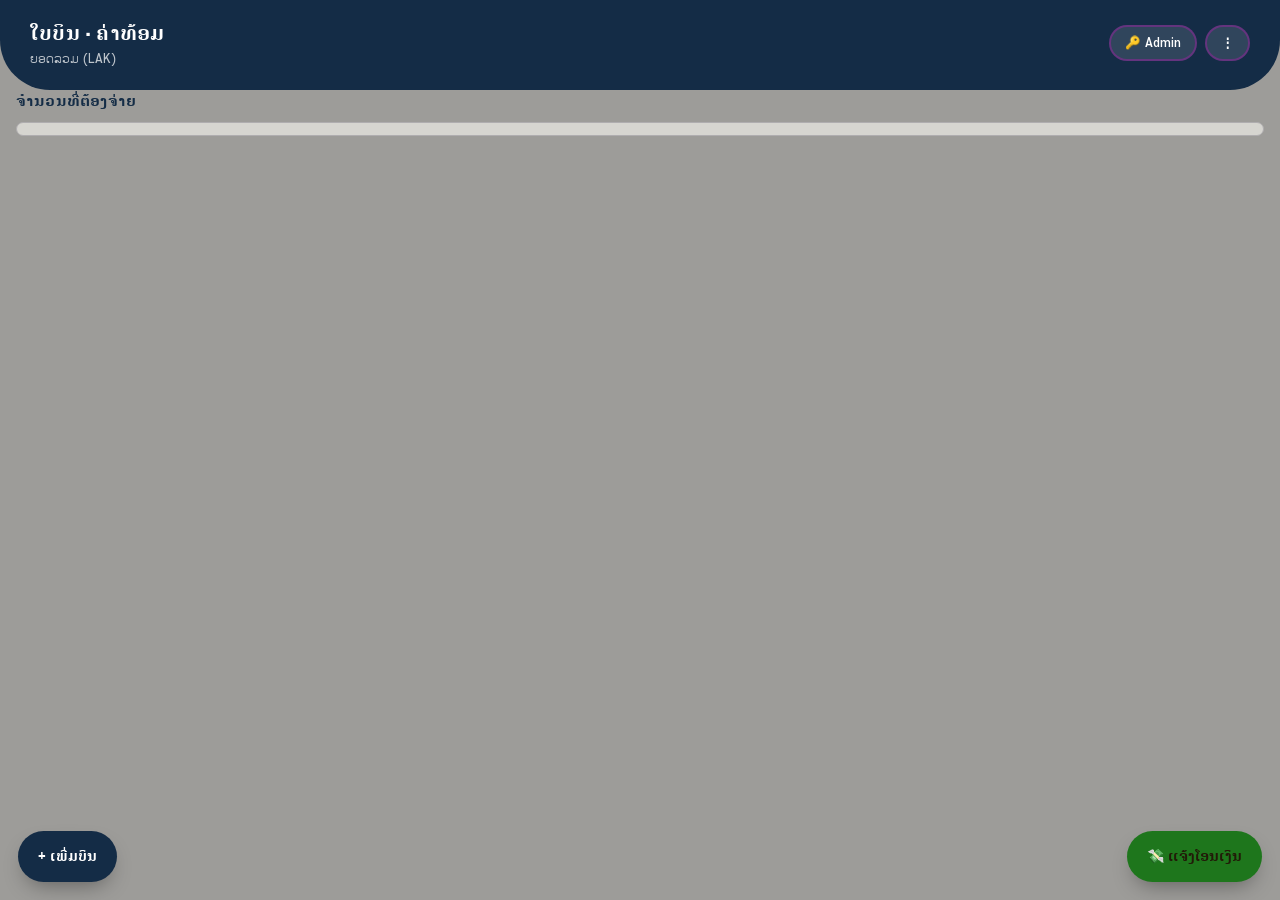
==== index.html @ cf6f14df "vnd and kip" ====
<!DOCTYPE html>
<html lang="la">
<head>
<meta charset="UTF-8">
<meta name="viewport" content="width=device-width, initial-scale=1.0, maximum-scale=1.0">
<title>ໃບບິນຄ່າທ້ອມ (LAK)</title>


<link rel="preconnect" href="https://fonts.googleapis.com">
<link rel="preconnect" href="https://fonts.gstatic.com" crossorigin>
<link href="https://fonts.googleapis.com/css2?family=Phetsarath&family=Kanit:wght@600;700;800&family=Sarabun:wght@400;500;600;700&family=IBM+Plex+Mono:wght@500;600;700&display=swap" rel="stylesheet">
<!-- Firebase (compat SDK — simplest for CDN + runTransaction) -->
<script src="https://www.gstatic.com/firebasejs/10.12.2/firebase-app-compat.js"></script>
<script src="https://www.gstatic.com/firebasejs/10.12.2/firebase-database-compat.js"></script>

<style>
/* ============================================================
   DESIGN TOKENS
   ============================================================
   ink    : #182226  near-black ledger ink
   paper  : #ECE7D8  aged ledger-paper (khaki-warm, not cream-default)
   navy   : #142C46  BCEL-style deep bank navy   (primary)
   navy2  : #1F4368  lighter navy (surfaces)
   gold   : #C79A3E  temple-gold accent (owed-to-you / positive)
   coral  : #B85138  debt-red (you-owe / negative)
   line   : #D8D0B8  hairline on paper
   ============================================================ */
:root{
  --ink:#211826; --paper:#9d9c99; --navy:#142C46; --navy2:#1F4368;
  --gold:#1e761c; --coral:#B85138; --line:#afadaf; --paper-card:#d6d5d0;
  --ok:#3F7D5C; --radius:35px;
}
*{box-sizing:border-box; -webkit-tap-highlight-color:transparent;}
html,body{margin:0;padding:0;}
body{
  background:var(--paper);
  color:var(--ink);
  font-family:'Phetsarath','Sarabun',sans-serif;
  min-height:100vh;
  padding-bottom:96px;
}
h1,h2,h3,.display{font-family:'Phetsarath','Kanit',sans-serif; letter-spacing:.2px;}
.mono{font-family:'IBM Plex Mono',monospace;}
button{font-family:inherit; cursor:pointer;}
button:disabled{opacity:.5; cursor:not-allowed;}

/* ---------- Top bar ---------- */
.topbar{
  background:var(--navy); color:#ffffff;
  padding:18px 30px 22px;
  border-radius:0 0 50px 50px;
  position:relative;
}
.topbar .brand{display:flex; align-items:center; justify-content:space-between;}
.topbar h1{margin:0; font-size:20px; font-weight:800; color:#ffffff;}
.topbar .sub{margin:2px 0 0; font-size:12.5px; opacity:.72; font-weight:500;}
.admin-btn{
  background:rgba(255,255,255,.12); color:#fff; border:2px solid rgba(255, 0, 225, 0.25);
  border-radius:999px; padding:7px 14px; font-size:12.5px; font-weight:600;
}
.admin-btn.active{background:var(--gold); color:#20180a; border-color:var(--gold);}

/* ---------- Ticket / receipt hero (signature element) ---------- */
.ticket{
  margin:14px 20px 18px; background:var(--paper-card);
  border-radius:40px; position:relative;
  box-shadow:0 10px 24px -5px rgba(0, 41, 245, 0.45);
  padding:20px 50px 16px;
}

.ticket::before, .ticket::after{
  content:""; position:absolute; left:0; right:0; height:10px;
  background-image:radial-gradient(circle at 6px 5px, var(--paper) 5px, transparent 5.5px);
  background-size:14px 10px; background-repeat:repeat-x;
}
.ticket::before{ top:-1px; }
.ticket::after{ bottom:-1px; transform:scaleY(-1); }
.ticket .eyebrow{
  font-size:20px; text-transform:uppercase; letter-spacing:1.5px; font-weight:700;
  color:var(--navy2); opacity:.7;
}
.ticket .total{
  font-size:34px; font-weight:700; margin:4px 0 2px; display:flex; align-items:baseline; gap:6px;
}
.ticket .total small{font-size:15px; font-weight:600; opacity:.6;}
.ticket .meta-row{
  display:flex; justify-content:space-between; margin-top:14px; padding-top:12px;
  border-top:1px dashed var(--line); font-size:12.5px; color:#080808;
}

/* ---------- Section labels ---------- */
.section{padding:0 16px; margin-bottom:20px;}
.section-head{display:flex; align-items:center; justify-content:space-between; margin-bottom:10px;}
.section-head h2{font-size:15px; margin:0; font-weight:700; color:var(--navy);}
.section-head .count{font-size:11.5px; color:#4a473d; font-weight:600;}

/* ---------- Cards ---------- */
.card{
  background:var(--paper-card); border-radius:var(--radius); padding:14px 16px; margin-bottom:10px;
  border:1px solid var(--line);
}
.balance-row{display:flex; align-items:center; justify-content:space-between; gap:10px;}
.balance-row .name{font-weight:600; font-size:14.5px;}
.balance-row .amt{font-weight:700; font-size:15px;}
.amt.pos{color:var(--ok);}
.amt.neg{color:var(--coral);}
.tag{font-size:10.5px; padding:2px 8px; border-radius:999px; font-weight:700; letter-spacing:.3px;}
.tag.pos{background:#e4f1ea; color:var(--ok);}
.tag.neg{background:#f4e6e0; color:var(--coral);}

.settle-item{display:flex; align-items:center; gap:10px; padding:12px 0; border-bottom:1px solid var(--line);}
.settle-item:last-child{border-bottom:none;}
.settle-arrow{color:var(--navy2); font-size:16px;}
.settle-names{flex:1; font-size:13.5px; font-weight:600;}
.settle-amt{font-weight:700; font-size:14px; color:var(--navy);}
.pay-btn{
  background:var(--navy); color:#fff; border:none; border-radius:8px; padding:7px 12px;
  font-size:12px; font-weight:700;
}

.expense-row{display:flex; justify-content:space-between; align-items:flex-start; padding:10px 0; border-bottom:1px solid var(--line);}
.expense-row:last-child{border-bottom:none;}
.expense-row .desc{font-weight:600; font-size:13.5px;}
.expense-row .meta{font-size:11.5px; color:#4a473d; margin-top:2px;}
.expense-row .amt{font-weight:700; font-size:14px;}

.empty{text-align:center; padding:28px 10px; color:#8b8570; font-size:13px;}

/* ---------- Category breakdown chart ---------- */
.cat-bar-row{margin-bottom:12px;}
.cat-bar-row:last-child{margin-bottom:0;}
.cat-bar-label{display:flex; justify-content:space-between; font-size:12.5px; font-weight:600; margin-bottom:5px;}
.cat-bar-track{background:#e7e3d4; border-radius:999px; height:10px; overflow:hidden;}
.cat-bar-fill{height:100%; border-radius:999px; background:var(--navy);}

/* ---------- Expense row admin actions ---------- */
.exp-actions{display:flex; gap:6px; margin-top:6px;}
.exp-actions button{border:none; border-radius:7px; padding:5px 10px; font-size:11px; font-weight:700;}
.exp-edit-btn{background:var(--navy2); color:#fff;}
.exp-del-btn{background:var(--coral); color:#fff;}

/* ---------- QR card ---------- */
.qr-card{display:flex; flex-direction:column; align-items:center; gap:10px; padding:18px 16px;}
.qr-card img{width:180px; height:180px; object-fit:contain; border-radius:8px; background:#fff; border:1px solid var(--line);}
.qr-card .cap{font-size:12px; color:#4a473d; text-align:center;}

/* ---------- FAB ---------- */
.fab{
  position:fixed; right:18px; bottom:18px; background:var(--gold); color:#221a08;
  border:none; border-radius:999px; padding:15px 20px; font-weight:800; font-size:14px;
  box-shadow:0 10px 22px -8px rgba(0,0,0,.4); display:flex; align-items:center; gap:8px; z-index:40;
}

/* ---------- Modal ---------- */
.overlay{
  position:fixed; inset:0; background:rgba(15,20,24,.55); display:none;
  align-items:flex-end; justify-content:center; z-index:100;
}
.overlay.show{display:flex;}
.sheet{
  background:var(--paper-card); width:100%; max-width:480px; border-radius:20px 20px 0 0;
  padding:20px 18px calc(20px + env(safe-area-inset-bottom)); max-height:88vh; overflow-y:auto;
  animation:slideup .22s ease-out;
}
@keyframes slideup{from{transform:translateY(24px); opacity:0;} to{transform:translateY(0); opacity:1;}}
.sheet h3{margin:0 0 4px; font-size:18px; color:var(--navy);}
.sheet .close{position:absolute; top:14px; right:16px; background:none; border:none; font-size:20px; color:#8b8570;}
.field{margin-bottom:14px;}
.field label{display:block; font-size:12.5px; font-weight:600; color:#54503f; margin-bottom:5px;}
.field input, .field select, .field textarea{
  width:100%; padding:11px 12px; border-radius:10px; border:1px solid var(--line);
  font-size:14.5px; font-family:'Phetsarath','Sarabun',sans-serif; background:#fff;
}
.field input.mono{font-family:'IBM Plex Mono',monospace;}
.payer-row{display:flex; gap:7px; align-items:center; margin-bottom:8px;}
.payer-row select{flex:1.3;}
.payer-row input{flex:1; min-width:0;}
.payer-row .rm-payer{
  background:none; border:none; color:var(--coral); font-size:18px; font-weight:800; flex:0 0 auto; padding:0 4px;
}
.more-cat{font-size:11px; text-transform:uppercase; letter-spacing:1px; font-weight:700; color:var(--navy2); opacity:.75; margin:14px 0 8px;}
.more-cat:first-child{margin-top:0;}
.chip-list{display:flex; flex-wrap:wrap; gap:8px;}
.chip{
  padding:8px 13px; border-radius:999px; border:1px solid var(--line); font-size:13px; font-weight:600;
  background:#fff; color:var(--ink);
}
.chip.on{background:var(--navy); color:#fff; border-color:var(--navy);}
.primary-btn{
  width:100%; background:var(--navy); color:#fff; border:none; border-radius:12px; padding:13px;
  font-weight:700; font-size:15px; display:flex; align-items:center; justify-content:center; gap:8px;
}
.ghost-btn{
  width:100%; background:transparent; color:var(--coral); border:1px solid var(--coral); border-radius:12px;
  padding:11px; font-weight:700; font-size:14px; margin-top:8px;
}
.err-msg{color:var(--coral); font-size:12.5px; margin-top:6px; font-weight:600; display:none;}
.err-msg.show{display:block;}
.spinner{
  width:15px; height:15px; border:2px solid rgba(255,255,255,.4); border-top-color:#fff;
  border-radius:50%; animation:spin .6s linear infinite;
}
@keyframes spin{to{transform:rotate(360deg);}}

/* payment request card (admin) */
.req-card{padding:14px 16px;}
.req-card .top{display:flex; justify-content:space-between; align-items:center; margin-bottom:6px;}
.req-card .who{font-weight:700; font-size:14px;}
.req-card .status-pill{font-size:10.5px; padding:2px 9px; border-radius:999px; font-weight:700;}
.status-pill.pending{background:#f4ecd6; color:#8a6a1c;}
.status-pill.approved{background:#e4f1ea; color:var(--ok);}
.status-pill.partial{background:#eee1d2; color:#96602c;}
.status-pill.rejected{background:#f4e6e0; color:var(--coral);}
.req-card .num{font-size:12px; color:#4a473d; margin-bottom:10px;}
.req-actions{display:flex; gap:8px;}
.req-actions button{flex:1; border:none; border-radius:9px; padding:9px 6px; font-size:12px; font-weight:700;}
.act-full{background:var(--ok); color:#fff;}
.act-partial{background:var(--gold); color:#20180a;}
.act-reject{background:var(--coral); color:#fff;}

.cancel-req-btn{background:transparent; border:1px solid var(--coral); color:var(--coral); border-radius:8px; padding:6px 12px; font-size:11.5px; font-weight:700; margin-top:8px;}

.member-pill{
  display:flex; align-items:center; justify-content:space-between; padding:10px 4px;
  border-bottom:1px solid var(--line); font-size:13.5px;
}
.member-pill:last-child{border-bottom:none;}
.del-x{background:none; border:none; color:var(--coral); font-size:16px; font-weight:800;}

.toast{
  position:fixed; left:50%; bottom:90px; transform:translateX(-50%);
  background:var(--ink); color:#fff; padding:10px 18px; border-radius:999px; font-size:13px;
  z-index:200; opacity:0; transition:opacity .25s; font-weight:600; pointer-events:none;
}
.toast.show{opacity:1;}

.lock-screen{
  position:fixed; inset:0; background:var(--navy); color:#fff; display:flex; flex-direction:column;
  align-items:center; justify-content:center; gap:16px; z-index:300; padding:24px; text-align:center;
}
.lock-screen input{
  width:200px; text-align:center; letter-spacing:8px; font-size:22px; padding:12px; border-radius:12px;
  border:none; font-family:'IBM Plex Mono',monospace;
}
.hidden{display:none !important;}
</style>
</head>
<body>

<!-- ============ TOP BAR ============ -->
<div class="topbar">
  <div class="brand">
    <div>
      <h1>ໃບບິນ · ຄ່າທ້ອມ</h1>
      <p class="sub" id="groupSubtitle">ຍອດລວມ (LAK)</p>
    </div>
    <div style="display:flex; gap:8px;">
      <button class="admin-btn" id="adminToggleBtn">🔑 Admin</button>
      <button class="admin-btn" id="moreMenuBtn" title="ເມນູເພີ່ມເຕີມ">⋮</button>
    </div>
  </div>
</div>

<!-- ============ BALANCES (stays on home page) ============ -->
<div class="section">
  <div class="section-head"><h2>ຈຳນວນທີ່ຕ້ອງຈ່າຍ</h2><span class="count" id="balanceCount"></span></div>
  <div id="balanceList" class="card" style="padding:6px 16px;"></div>
</div>

<!-- ============ SECTION POOL ============
     Everything below lives here, hidden, until opened from the "⋮" more-menu.
     Sections are moved (not cloned) into #detailHost on demand, so every
     existing render function / element id keeps working unchanged. -->
<div id="sectionPool" style="display:none;">

  <!-- ຍອດລວມທັງໝົດ -->
  <div id="sec-ticket">
    <div class="ticket" style="margin-top:6px;">
      <div class="eyebrow">ຍອດລວມທັງຫມົດ</div>
      <div class="total mono"><span id="totalExpense">0</span><small>ກີບ / LAK</small></div>
      <div class="meta-row">
        <span id="memberCountLabel">ສະມາຊິກ 0 ຄົນ</span>
        <span id="expenseCountLabel">ລາຍການ 0 ລາຍການ</span>
      </div>
    </div>
  </div>

  <!-- ສະຫລຸບຍອດກອງກາງ -->
  <div id="sec-settlement">
    <div class="section">
      <div class="section-head"><h2>ຕ້ອງຈ່າຍ</h2><span class="count">--</span></div>
      <div id="settleInList" class="card" style="padding:4px 16px;"></div>
    </div>
    <div class="section">
      <div class="section-head"><h2>ຕ້ອງຈ່າຍຄືນ</h2><span class="count">--</span></div>
      <div id="settleOutList" class="card" style="padding:4px 16px;"></div>
    </div>
  </div>

  <!-- ສະຖານະຄຳຂໍແຈ້ງໂອນ (public) -->
  <div id="sec-requests">
    <div class="section">
      <div class="section-head"><h2>ສະຖານະຄຳຂໍແຈ້ງໂອນ</h2><span class="count" id="publicReqCount"></span></div>
      <div id="publicRequestList" class="card" style="padding:4px 16px;"></div>
    </div>
  </div>

  <!-- QR -->
  <div id="sec-qr">
    <div class="section">
      <div class="section-head"><h2>QR CODE (BCEL One)</h2></div>
      <div class="card qr-card">
        <img id="qrImg" src="" alt="BCEL One QR" style="display:none;">
        <button type="button" class="pay-btn" id="downloadQrBtn" style="display:none; margin-top:4px; background:var(--navy2);">📥 ດາວໂຫລດ QR Code</button>
        <div id="qrEmpty" class="empty" style="padding:8px;">ຍັງບໍ່ມີຮູບ QR — แอดมินสามารถเพิ่มลิงก์รูปได้ในโหมดแอดมิน</div>
        <div class="cap">ສະແກນແລ້ວກົດ "ແຈ້ງໂອນເງິນ" </div>
      </div>
    </div>
  </div>

  <!-- ຊວນເພື່ອນ -->
  <div id="sec-invite">
    <div class="section">
      <div class="section-head"><h2>ຊວນເພື່ອນເຂົ້າກຸ່ມ</h2></div>
      <div class="card qr-card">
        <img id="inviteQrImg" src="" alt="Invite QR" style="width:150px; height:150px; object-fit:contain; border-radius:8px; background:#fff; border:1px solid var(--line);">
        <div class="cap">ໃຫ້ໝູ່ສະແກນ QR ນີ້ ຫລື ກົດປຸ່ມຄັດລອກລິ້ງເພື່ອສົ່ງໃຫ້ໝູ່</div>
        <button type="button" class="pay-btn" id="copyLinkBtn" style="background:var(--navy2);">🔗 ຄັດລອກລິ້ງ</button>
      </div>
    </div>
  </div>

  <!-- ປະຫວັດລາຍການ -->
  <div id="sec-history">
    <div class="section">
      <div class="section-head"><h2>ປະຫວັດລາຍການ</h2><span class="count" id="expListCount"></span></div>
      <div class="field" style="margin-bottom:8px;">
        <input type="text" id="expenseSearchInput" placeholder="🔍 ຄົ້ນຫາຕາມລາຍລະອຽດ ຫລື ຊື່ຄົນ">
      </div>
      <div id="expenseList" class="card" style="padding:4px 16px;"></div>
    </div>
  </div>

  <!-- ກຣາຟຕາມໝວດໝູ່ -->
  <div id="sec-chart">
    <div class="section">
      <div class="section-head"><h2>ສະຫລຸບຕາມໝວດໝູ່</h2></div>
      <div id="categoryChart" class="card" style="padding:14px 16px;"></div>
    </div>
  </div>

  <!-- ADMIN: MEMBERS -->
  <div id="sec-admin-members">
    <div class="section admin-only hidden" id="adminMembersSection">
      <div class="section-head"><h2>ຈັດການສະມາຊິກ</h2></div>
      <div class="card" style="padding:6px 16px;" id="memberMgmtList"></div>
      <div class="card">
        <div class="field" style="margin-bottom:8px;">
          <input type="text" id="newMemberName" placeholder="ຊື່ສະມາຊິກໃໝ່">
        </div>
        <button class="primary-btn" id="addMemberBtn"><span>+ ເພີ່ມສະມາຊິກ</span></button>
      </div>
    </div>
  </div>

  <!-- ADMIN: PAYMENT REQUESTS -->
  <div id="sec-admin-requests">
    <div class="section admin-only hidden" id="adminRequestsSection">
      <div class="section-head"><h2>ຄຳຂໍແຈ້ງໂອນເງິນ</h2><span class="count" id="reqCount"></span></div>
      <div id="requestList"></div>
    </div>
  </div>

  <!-- ADMIN: QR + SETTINGS -->
  <div id="sec-admin-settings">
    <div class="section admin-only hidden" id="adminSettingsSection">
      <div class="section-head"><h2>ຕັ້ງຄ່າກຸ່ນ</h2></div>
      <div class="card">
        <div class="field">
          <label>ຜູ້ດູແລ (Admin ທີ່ທຸກຄົນໂອນເງິນໄປຮວມ)</label>
          <select id="collectorSelect"></select>
        </div>
        <button class="primary-btn" id="saveCollectorBtn"><span>ບັນທຶກຜູ້ດູແລ</span></button>
        <p style="font-size:11.5px; color:#4a473d; margin:10px 0 0;">ทุกคน (ยกเว้นคนนี้) จะโอนเงินเข้าหาคนนี้ก่อน แล้วคนนี้จะเป็นคนโอนคืนให้คนที่สำรองจ่ายเกินส่วนของตัวเอง</p>
      </div>
      <div class="card">
        <div class="field">
          <label>ลิงก์รูป QR BCEL One (Static Image URL)</label>
          <input type="text" id="qrUrlInput" placeholder="https://...">
        </div>
        <button class="primary-btn" id="saveQrBtn"><span>บันทึกลิงก์ QR</span></button>
      </div>
      <div class="card">
        <div class="field" style="margin-bottom:8px;">
          <label>ແຈ້ງເຕືອນ (Browser Notification)</label>
          <p style="font-size:11.5px; color:#4a473d; margin:0 0 8px;">ເປີດແລ້ວ ຈະມີການແຈ້ງເຕືອນເມື່ອມີຄຳຂໍແຈ້ງໂອນໃໝ່ເຂົ້າມາ (ຕ້ອງເປີດແທັບນີ້ຄ້າງໄວ້)</p>
          <button type="button" class="pay-btn" id="enableNotifBtn" style="background:var(--navy2);">🔔 ເປີດການແຈ້ງເຕືອນ</button>
        </div>
      </div>
      <div class="card">
        <div class="field" style="margin-bottom:8px;">
          <label>ສົ່ງອອກຂໍ້ມູນ</label>
          <p style="font-size:11.5px; color:#4a473d; margin:0 0 8px;">ດາວໂຫລດລາຍການຄ່າໃຊ້ຈ່າຍ ແລະ ຍອດຄົງເຫລືອທັງໝົດເປັນ CSV (ເປີດດ້ວຍ Excel ໄດ້)</p>
          <button type="button" class="pay-btn" id="exportCsvBtn" style="background:var(--ok);">📊 ດາວໂຫລດ CSV</button>
        </div>
      </div>
    </div>
  </div>

  <!-- ADMIN: LOGS -->
  <div id="sec-admin-logs">
    <div class="section admin-only hidden" id="adminLogsSection">
      <div class="section-head"><h2>ປະຫວັດ (Audit Log)</h2></div>
      <div id="logList" class="card" style="padding:6px 16px; max-height:260px; overflow-y:auto;"></div>
    </div>
  </div>

</div><!-- /sectionPool -->

<!-- ============ MORE MENU: categorized list ============ -->
<div class="overlay" id="moreListOverlay">
  <div class="sheet" style="position:relative;">
    <button class="close" data-close="moreListOverlay">✕</button>
    <h3 style="margin-top:0;">ເມນູ</h3>
    <div id="moreMenuList"></div>
  </div>
</div>

<!-- ============ MORE MENU: reusable detail viewer ============ -->
<div class="overlay" id="moreDetailOverlay">
  <div class="sheet">
    <div style="display:flex; align-items:center; justify-content:space-between; margin-bottom:6px;">
      <button type="button" id="moreBackBtn" style="background:none; border:none; font-size:13.5px; font-weight:700; color:var(--navy2); padding:6px 0;">← ກັບຄືນ</button>
      <button class="close" data-close="moreDetailOverlay" style="position:static;">✕</button>
    </div>
    <h3 id="moreDetailTitle" style="margin-top:0;"></h3>
    <div id="detailHost"></div>
  </div>
</div>

<!-- ============ FAB ============ -->
<button class="fab" id="payFab">💸 ແຈ້ງໂອນເງິນ</button>
<button class="fab" id="addExpFab" style="right:auto; left:18px; background:var(--navy); color:#fff;">+ ເພີ່ມບິນ</button>

<!-- ============ MODAL: MARK AS PAID ============ -->
<div class="overlay" id="payOverlay">
  <div class="sheet" style="position:relative;">
    <button class="close" data-close="payOverlay">✕</button>
    <h3>แจ้งโอนเงิน</h3>
    <p style="font-size:12.5px; color:#4a473d; margin-top:0;"> </p>
    <div class="field">
      <label>ຂ້ອຍແມ່ນໃຜ</label>
      <select id="payFromSelect"></select>
    </div>
    <div class="field">
      <label>ໂອນໃຫ້ໃຜ</label>
      <input type="text" id="payToDisplay" disabled class="mono" style="background:#f0ece0;">
    </div>
    <div class="field">
      <label>ຈຳນວນເງິນ (ກີບ)</label>
      <div id="payQuickAmounts" class="chip-list" style="margin-bottom:8px;"></div>
      <input type="number" min="1" step="1" class="mono" id="payAmountInput" placeholder="เช่น 30000">
      <div class="err-msg" id="payErr">ໃສ່ຈຳນວນເງິນທີ່ຖືກຕ້ອງ (ຫລາຍກວ່າ 0)</div>
    </div>
    <button class="primary-btn" id="submitPayBtn"><span>ສົ່ງຄຳຂໍແຈ້ງໂອນເງິນ</span></button>
  </div>
</div>

<!-- ============ MODAL: ADD EXPENSE ============ -->
<div class="overlay" id="expOverlay">
  <div class="sheet" style="position:relative;">
    <button class="close" data-close="expOverlay">✕</button>
    <h3 id="expModalTitle">ເພີ່ມລາຍການຄ່າໃຊ້ຈ່າຍ</h3>
    <div class="field">
      <label>ລາຍລະອຽດ</label>
      <input type="text" id="expDescInput" placeholder=" ເຊັ່ນ ກະທ້ອມ ">
    </div>

    <div class="field">
      <label>ໝວດໝູ່</label>
      <select id="expCategorySelect">
        <option value="food">🍽 ອາຫານ</option>
        <option value="travel">🚗 ເດີນທາງ</option>
        <option value="shopping">🛒 ຂອງໃຊ້</option>
        <option value="event">🎉 ກິດຈະກຳ</option>
        <option value="other" selected>📦 ອື່ນໆ</option>
      </select>
    </div>

    <div class="field">
      <label>ໃຜອອກເງຶນນຳແນ່ — ເພີ່ມໄດ້ຫລາຍຄົນ</label>
      <div id="payerRows"></div>
      <button type="button" class="ghost-btn" id="addPayerRowBtn" style="color:var(--navy); border-color:var(--navy); margin-top:4px;">+ ເພີ່ມຄົນອອກເງິນ</button>
    </div>

    <div class="card" style="background:#F1EDE0; margin:12px 0;">
      <div style="display:flex; justify-content:space-between; font-size:13px; font-weight:700;">
        <span>ຍອດລວມບິນນີ້</span>
        <span class="mono" id="expTotalPreview">0 ກີບ</span>
      </div>
    </div>

    <div class="field">
      <label> ຫານໃຜແນ່ </label>
      <div class="chip-list" id="expSplitChips"></div>
    </div>
    <div class="err-msg" id="expErr">ໃສ່ຂໍ້ມູນໃຫ້ຄົບ-ຖືກຕ້ອງ</div>
    <button class="primary-btn" id="submitExpBtn"><span>ບັນທຶກລາຍການ</span></button>
  </div>
</div>

<!-- ============ MODAL: PARTIAL/CUSTOM APPROVE ============ -->
<div class="overlay" id="partialOverlay">
  <div class="sheet" style="position:relative;">
    <button class="close" data-close="partialOverlay">✕</button>
    <h3>อนุมัติยอดบางส่วน / กำหนดเอง</h3>
    <div class="field">
      <label>ยอดที่จะอนุมัติ (กีบ)</label>
      <input type="number" min="1" step="1" class="mono" id="partialAmountInput">
    </div>
    <button class="primary-btn" id="confirmPartialBtn"><span>ยืนยันอนุมัติ</span></button>
  </div>
</div>

<!-- ============ MODAL: REJECT REASON ============ -->
<div class="overlay" id="rejectOverlay">
  <div class="sheet" style="position:relative;">
    <button class="close" data-close="rejectOverlay">✕</button>
    <h3>ปฏิเสธคำขอ</h3>
    <div class="field">
      <label>เหตุผล</label>
      <textarea id="rejectReasonInput" rows="3" placeholder="ระบุเหตุผล เช่น ยอดไม่ตรง"></textarea>
    </div>
    <button class="primary-btn" style="background:var(--coral);" id="confirmRejectBtn"><span>ยืนยันปฏิเสธ</span></button>
  </div>
</div>

<!-- ============ ADMIN PIN LOCK ============ -->
<div class="lock-screen hidden" id="pinLock">
  <h3 style="margin:0;">🔑 โหมดแอดมิน</h3>
  <p style="opacity:.75; font-size:13px; margin:0;">กรอกรหัส PIN เพื่อเข้าสู่โหมดจัดการ</p>
  <input type="password" id="pinInput" inputmode="numeric" maxlength="8" placeholder="••••">
  <div class="err-msg show" id="pinErr" style="display:none; color:#ffb3a0;">รหัสไม่ถูกต้อง</div>
  <button class="primary-btn" style="width:200px;" id="pinSubmitBtn"><span>เข้าสู่ระบบ</span></button>
  <button class="ghost-btn" style="width:200px; color:#fff; border-color:rgba(255,255,255,.4);" id="pinCancelBtn">ยกเลิก</button>
</div>

<div class="toast" id="toast"></div>

<script>
/* ================================================================
   FIREBASE INIT
   ---------------------------------------------------------------
   👉 แทนที่ config ด้านล่างด้วยค่าจากโปรเจกต์ Firebase ของคุณ
   (Firebase Console > Project settings > SDK setup and configuration)
   ใช้ Realtime Database เท่านั้น (ไม่ใช้ Firebase Storage)
   ================================================================ */
// For Firebase JS SDK v7.20.0 and later, measurementId is optional
const firebaseConfig = {
  apiKey: "AIzaSyBUFJJsUYhXB5HIM3r7bOIp6tHrchi5UxE",
  authDomain: "cosmo-b.firebaseapp.com",
  databaseURL: "https://cosmo-b-default-rtdb.asia-southeast1.firebasedatabase.app",
  projectId: "cosmo-b",
  storageBucket: "cosmo-b.firebasestorage.app",
  messagingSenderId: "977636102498",
  appId: "1:977636102498:web:a8b78d9a7177615e511c3b",
  measurementId: "G-XJKJDGK7L7"
};

firebase.initializeApp(firebaseConfig);
const db = firebase.database();

/* Suggested Realtime Database security rules (paste in Firebase console):
{
  "rules": {
    "members":  { ".read": true, ".write": true },
    "expenses": { ".read": true, ".write": true },
    "payments": { ".read": true, ".write": true },
    "logs":     { ".read": true, ".write": true, ".indexOn": ["ts"] },
    "settings": { ".read": true, ".write": true }
  }
}
NOTE: these open rules are fine for a small trusted friend-group demo. Since the
Admin PIN here is only a client-side UI gate (not real auth), do not use this
for anything beyond a casual private group — anyone with the DB URL could
technically write directly. For real protection, move PIN verification to
Firebase Auth + custom claims or Cloud Functions.
*/

let state = {
  members: {},      // id -> {name, balance}
  expenses: {},      // id -> {...}
  payments: {},      // id -> {...}
  settings: {},
  isAdmin: false
};
let editingExpenseId = null;   // set while the expense modal is in "edit" mode
let knownPaymentIds = null;    // null until first payments snapshot, then a Set of seen ids (for notifications)
let notifPermission = (typeof Notification !== 'undefined') ? Notification.permission : 'unsupported';

/* ---------------- helpers ---------------- */
function fmt(n){ return Math.round(n).toLocaleString('en-US'); }
function toast(msg){
  const t = document.getElementById('toast');
  t.textContent = msg; t.classList.add('show');
  clearTimeout(t._timer);
  t._timer = setTimeout(()=>t.classList.remove('show'), 2200);
}
function openSheet(id){ document.getElementById(id).classList.add('show'); }
function closeSheet(id){ document.getElementById(id).classList.remove('show'); }
document.querySelectorAll('[data-close]').forEach(b=>{
  b.addEventListener('click', ()=>closeSheet(b.dataset.close));
});
function setLoading(btn, loading, label){
  btn.disabled = loading;
  btn.querySelector('span').innerHTML = loading ? '<span class="spinner"></span>' : label;
}
function membersArr(){
  return Object.entries(state.members).map(([id,m])=>({id, ...m}));
}
function validAmount(v){
  if (v === '' || v === null || v === undefined) return null;
  const n = Number(v);
  if (!Number.isFinite(n) || n <= 0) return null;
  return Math.round(n);
}
/* Lao Kip has no coins in practical circulation — whenever a split/division
   leaves a remainder, round UP to the nearest 1,000 kip (e.g. 20,200 -> 21,000).
   If the value already divides evenly into 1,000s, it is left unchanged. */
function roundUpToThousand(n){
  return Math.ceil(n / 1000) * 1000;
}

/* ---------------- realtime listeners ---------------- */
db.ref('members').on('value', snap=>{ state.members = snap.val() || {}; renderAll(); });
db.ref('expenses').on('value', snap=>{ state.expenses = snap.val() || {}; renderAll(); });
db.ref('payments').on('value', snap=>{
  const newPayments = snap.val() || {};
  checkForNewPendingRequests(newPayments);
  state.payments = newPayments;
  renderAll();
});
db.ref('settings').on('value', snap=>{ state.settings = snap.val() || {}; renderAll(); });
db.ref('logs').limitToLast(60).on('value', snap=>{ renderLogs(snap.val() || {}); });

/* Fire a browser notification when a brand-new pending payment request shows up. */
function checkForNewPendingRequests(newPayments){
  const currentIds = new Set(Object.keys(newPayments));
  if(knownPaymentIds === null){ knownPaymentIds = currentIds; return; } // first load: nothing to notify about
  Object.entries(newPayments).forEach(([id, p])=>{
    if(!knownPaymentIds.has(id) && p.status === 'pending' && notifPermission === 'granted'){
      const fromName = state.members[p.from]?.name || 'ສະມາຊິກ';
      try{
        new Notification('ມີຄຳຂໍແຈ້ງໂອນເງິນໃໝ່', {
          body: `${fromName} ແຈ້ງໂອນ ${fmt(p.amountTransferred)} ກີບ`,
          tag: id
        });
      }catch(e){ /* Notification constructor can throw on some mobile browsers — ignore */ }
    }
  });
  knownPaymentIds = currentIds;
}

/* ================================================================
   INVITE / SHARE
   ================================================================ */
document.getElementById('inviteQrImg').src =
  'https://api.qrserver.com/v1/create-qr-code/?size=300x300&data=' + encodeURIComponent(window.location.href);

document.getElementById('copyLinkBtn').addEventListener('click', async ()=>{
  const url = window.location.href;
  try{
    await navigator.clipboard.writeText(url);
    toast('ຄັດລອກລິ້ງແລ້ວ 🔗');
  }catch(e){
    // clipboard API unavailable/blocked — fall back to a manual prompt
    prompt('ຄັດລອກລິ້ງນີ້ດ້ວຍມື:', url);
  }
});

/* ================================================================
   NOTIFICATIONS (admin: new pending payment requests)
   ================================================================ */
document.getElementById('enableNotifBtn').addEventListener('click', async ()=>{
  if(typeof Notification === 'undefined'){ toast('ບຣາວເຊີນີ້ບໍ່ຮອງຮັບການແຈ້ງເຕືອນ'); return; }
  const perm = await Notification.requestPermission();
  notifPermission = perm;
  if(perm === 'granted') toast('ເປີດການແຈ້ງເຕືອນແລ້ວ ✅');
  else toast('ບໍ່ໄດ້ຮັບອະນຸຍາດການແຈ້ງເຕືອນ');
});

/* ---------------- audit log ---------------- */
function writeLog(message){
  db.ref('logs').push({
    message,
    role: state.isAdmin ? 'admin' : 'member',
    ts: firebase.database.ServerValue.TIMESTAMP
  });
}

/* ================================================================
   RENDER
   ================================================================ */
function renderAll(){
  renderHero();
  renderBalances();
  renderSettlement();
  renderQr();
  renderExpenses();
  renderCategoryChart();
  renderPublicRequests();
  renderMoreMenuList();
  if(state.isAdmin){
    renderMemberMgmt();
    renderRequests();
    renderCollectorSelect();
  }
}

function renderCollectorSelect(){
  const sel = document.getElementById('collectorSelect');
  const members = membersArr();
  const current = state.settings.collectorMemberId;
  sel.innerHTML = members.map(m=>`<option value="${m.id}" ${m.id===current?'selected':''}>${escapeHtml(m.name)}</option>`).join('');
}

function renderHero(){
  const exps = Object.values(state.expenses);
  const total = exps.reduce((s,e)=>s+(e.amount||0),0);
  document.getElementById('totalExpense').textContent = fmt(total);
  document.getElementById('memberCountLabel').textContent = `ສະມາຊິກ ${membersArr().length} คน`;
  document.getElementById('expenseCountLabel').textContent = `ລາຍການ ${exps.length} ລາຍການ`;
}

function renderBalances(){
  const list = document.getElementById('balanceList');
  const members = membersArr();
  const collectorId = state.settings.collectorMemberId;
  document.getElementById('balanceCount').textContent = members.length + ' คน';
  if(members.length === 0){
    list.innerHTML = '<div class="empty">ຍັງບໍ່ມີສະມາຊິກ — ໃຫ້ແອັດມິນເພີ່ມສະມາຊິກກ່ອນ</div>';
    return;
  }
  list.innerHTML = members
    .sort((a,b)=>(b.balance||0)-(a.balance||0))
    .map(m=>{
      const bal = Math.round(m.balance||0);
      const cls = bal >= 0 ? 'pos' : 'neg';
      const isCollector = m.id === collectorId;
      const tagText = isCollector ? 'ຜູ້ດູແລກອງກາງ' : (bal >= 0 ? 'ຖ້າຮັບເງຶນ' : 'ຕ້ອງຈ່າຍ');
      const showRefundBtn = state.isAdmin && !isCollector && bal > 0 && collectorId;
      return `<div class="balance-row" style="padding:10px 0; border-bottom:1px solid var(--line);">
        <span class="name">${escapeHtml(m.name)}</span>
        <span style="display:flex; align-items:center; gap:8px;">
          <span class="tag ${isCollector ? '' : cls}" ${isCollector ? 'style="background:#eee1cf; color:#8a6a1c;"' : ''}>${tagText}</span>
          <span class="amt mono ${cls}">${fmt(Math.abs(bal))}</span>
          ${showRefundBtn ? `<button class="pay-btn" data-refund="${m.id}">คืนเงิน</button>` : ''}
        </span>
      </div>`;
    }).join('');
  list.querySelectorAll('[data-refund]').forEach(b=>{
    b.addEventListener('click', ()=>refundCreditor(b.dataset.refund));
  });
}

/* Admin: directly record that the collector refunded a creditor member. */
function refundCreditor(memberId){
  const collectorId = state.settings.collectorMemberId;
  const member = state.members[memberId];
  if(!collectorId || !member) return;
  const suggested = Math.round(member.balance || 0);
  const val = prompt(`คืนเงินให้ ${member.name} เท่าไหร่ (กีบ)?`, suggested);
  if(val === null) return;
  const amount = validAmount(val);
  if(!amount){ toast('จำนวนเงินไม่ถูกต้อง'); return; }

  Promise.all([
    db.ref('members/'+collectorId+'/balance').transaction(cur => Math.round((cur||0) + amount)),
    db.ref('members/'+memberId+'/balance').transaction(cur => Math.round((cur||0) - amount))
  ]).then(()=>{
    const collectorName = state.members[collectorId]?.name || '—';
    return db.ref('payments').push({
      from: collectorId, to: memberId, amountTransferred: amount, resolvedAmount: amount,
      status: 'approved', note: 'คืนเงินจากกองกลาง', ts: firebase.database.ServerValue.TIMESTAMP
    }).then(()=>{
      writeLog(`กองกลาง (${collectorName}) โอนคืนให้ ${member.name} จำนวน ${fmt(amount)} ກີບ`);
      toast('บันทึกการคืนเงินแล้ว');
    });
  }).catch(()=>toast('เกิดข้อผิดพลาด ลองใหม่อีกครั้ง'));
}

/* Hub model: everyone settles through the designated collector (Admin),
   not with each other directly. Debtors -> collector, collector -> creditors. */
function renderSettlement(){
  const inList = document.getElementById('settleInList');
  const outList = document.getElementById('settleOutList');
  const collectorId = state.settings.collectorMemberId;
  const collector = state.members[collectorId];

  if(!collectorId || !collector){
    const msg = '<div class="empty">ยังไม่ได้ตั้งค่า "ຜູ້ດູແລກອງກາງ" — ให้แอดมินตั้งค่าก่อนในโหมดแอดมิน</div>';
    inList.innerHTML = msg; outList.innerHTML = msg;
    return;
  }

  const members = membersArr().filter(m=>m.id !== collectorId);
  const debtors = members.filter(m=>Math.round(m.balance||0) < 0);
  const creditors = members.filter(m=>Math.round(m.balance||0) > 0);

  inList.innerHTML = debtors.length===0
    ? '<div class="empty">ບໍ່ມີຄົນໃດຕິດຄ້າງກັບຜູ້ດູແລ 🎉</div>'
    : debtors.map(m=>`
      <div class="settle-item">
        <span class="settle-names">${escapeHtml(m.name)} <span class="settle-arrow">→</span> ${escapeHtml(collector.name)}</span>
        <span class="settle-amt mono">${fmt(Math.abs(m.balance))} ກີບ</span>
      </div>`).join('');

  outList.innerHTML = creditors.length===0
    ? '<div class="empty">ຜູ້ດູແລບໍ່ໄດ້ຄ້າງເງິນໃຜ 🎉</div>'
    : creditors.map(m=>`
      <div class="settle-item">
        <span class="settle-names">${escapeHtml(collector.name)} <span class="settle-arrow">→</span> ${escapeHtml(m.name)}</span>
        <span class="settle-amt mono">${fmt(m.balance)} ກີບ</span>
      </div>`).join('');
}

function renderQr(){
  const url = state.settings.qrImageUrl;
  const img = document.getElementById('qrImg');
  const empty = document.getElementById('qrEmpty');
  const dlBtn = document.getElementById('downloadQrBtn');

  if(url){ 
    img.src = url; 
    img.style.display = 'block'; 
    if(dlBtn) dlBtn.style.display = 'inline-block';
    empty.style.display = 'none'; 
  } else { 
    img.style.display = 'none'; 
    if(dlBtn) dlBtn.style.display = 'none';
    empty.style.display = 'block'; 
  }
  document.getElementById('qrUrlInput').value = url || '';
}

function renderExpenses(){
  const list = document.getElementById('expenseList');
  const searchTerm = (document.getElementById('expenseSearchInput').value || '').trim().toLowerCase();
  let exps = Object.entries(state.expenses).sort((a,b)=>(b[1].ts||0)-(a[1].ts||0));

  if(searchTerm){
    exps = exps.filter(([id,e])=>{
      const payers = e.payers || (e.paidBy ? [{memberId:e.paidBy}] : []);
      const payerNames = payers.map(p=>state.members[p.memberId]?.name || '').join(' ').toLowerCase();
      return (e.description||'').toLowerCase().includes(searchTerm) || payerNames.includes(searchTerm);
    });
  }

  document.getElementById('expListCount').textContent = exps.length + ' รายการ';
  if(exps.length === 0){ list.innerHTML = '<div class="empty">ไม่พบรายการค่าใช้จ่าย</div>'; return; }
  list.innerHTML = exps.map(([id,e])=>{
    const payers = e.payers || (e.paidBy ? [{memberId:e.paidBy, amount:e.amount}] : []); // back-compat
    const payerText = payers.map(p=>{
      const nm = state.members[p.memberId]?.name || '—';
      return `${escapeHtml(nm)} (${fmt(p.amount)}${p.note ? ' · '+escapeHtml(p.note) : ''})`;
    }).join(', ');
    const splitCount = (e.splitAmong||[]).length;
    const catLabel = CATEGORY_LABELS[e.category] || '';
    const actions = state.isAdmin ? `
      <div class="exp-actions">
        <button class="exp-edit-btn" data-edit-exp="${id}">✎ ແກ້ໄຂ</button>
        <button class="exp-del-btn" data-del-exp="${id}">🗑 ລົບ</button>
      </div>` : '';
    return `<div class="expense-row">
      <div>
        <div class="desc">${catLabel ? catLabel+' · ' : ''}${escapeHtml(e.description||'-')}</div>
        <div class="meta">ออกเงิน: ${payerText || '—'} · หาร ${splitCount} คน</div>
        ${actions}
      </div>
      <div class="amt mono">${fmt(e.amount)}</div>
    </div>`;
  }).join('');

  list.querySelectorAll('[data-edit-exp]').forEach(b=>b.addEventListener('click', ()=>openEditExpense(b.dataset.editExp)));
  list.querySelectorAll('[data-del-exp]').forEach(b=>b.addEventListener('click', ()=>deleteExpense(b.dataset.delExp)));
}
document.getElementById('expenseSearchInput').addEventListener('input', renderExpenses);

function renderMemberMgmt(){
  const list = document.getElementById('memberMgmtList');
  const members = membersArr();
  if(members.length===0){ list.innerHTML='<div class="empty">ຍິງບໍ່ມີສະມາຊິກ</div>'; return; }
  list.innerHTML = members.map(m=>`
    <div class="member-pill">
      <span>${escapeHtml(m.name)} <span class="mono" style="color:#4a473d; font-size:12px;">(${fmt(m.balance||0)})</span></span>
      <button class="del-x" data-del-member="${m.id}">✕</button>
    </div>`).join('');
  list.querySelectorAll('[data-del-member]').forEach(btn=>{
    btn.addEventListener('click', ()=>deleteMember(btn.dataset.delMember));
  });
}

function renderRequests(){
  const list = document.getElementById('requestList');
  const entries = Object.entries(state.payments).sort((a,b)=>(b[1].ts||0)-(a[1].ts||0));
  document.getElementById('reqCount').textContent = entries.filter(([,p])=>p.status==='pending').length + ' รอดำเนินการ';
  if(entries.length===0){ list.innerHTML='<div class="card empty">ยังไม่มีคำขอแจ้งโอน</div>'; return; }
  list.innerHTML = entries.map(([id,p])=>{
    const fromName = state.members[p.from]?.name || '—';
    const toName = state.members[p.to]?.name || '—';
    const pillClass = p.status;
    const pillText = {pending:'รอตรวจสอบ', approved:'อนุมัติแล้ว', partial:'อนุมัติบางส่วน', rejected:'ปฏิเสธ'}[p.status] || p.status;
    const actions = p.status==='pending' ? `
      <div class="req-actions">
        <button class="act-full" data-full="${id}">✓ Full</button>
        <button class="act-partial" data-partial="${id}">± Partial</button>
        <button class="act-reject" data-reject="${id}">✕ Reject</button>
      </div>` : (p.status==='rejected' && p.rejectReason ? `<div class="meta" style="font-size:11.5px; color:#4a473d;">เหตุผล: ${escapeHtml(p.rejectReason)}</div>` : '');
    return `<div class="card req-card">
      <div class="top">
        <span class="who">${escapeHtml(fromName)} → ${escapeHtml(toName)}</span>
        <span class="status-pill ${pillClass}">${pillText}</span>
      </div>
      <div class="num mono">แจ้งโอน ${fmt(p.amountTransferred)} ກີບ${p.resolvedAmount!==undefined ? ` · อนุมัติจริง ${fmt(p.resolvedAmount)} ກີບ` : ''}</div>
      ${actions}
    </div>`;
  }).join('');

  list.querySelectorAll('[data-full]').forEach(b=>b.addEventListener('click', ()=>approvePayment(b.dataset.full, 'full')));
  list.querySelectorAll('[data-partial]').forEach(b=>b.addEventListener('click', ()=>openPartialModal(b.dataset.partial)));
  list.querySelectorAll('[data-reject]').forEach(b=>b.addEventListener('click', ()=>openRejectModal(b.dataset.reject)));
}

/* Public view of payment requests (no login system exists, so this is visible
   to everyone — consistent with the "no security needed, friend group" model).
   Anyone can cancel a request that is still pending, e.g. if they made a mistake. */
function renderPublicRequests(){
  const list = document.getElementById('publicRequestList');
  const entries = Object.entries(state.payments).sort((a,b)=>(b[1].ts||0)-(a[1].ts||0)).slice(0, 20);
  const pendingCount = Object.values(state.payments).filter(p=>p.status==='pending').length;
  document.getElementById('publicReqCount').textContent = pendingCount + ' ລໍຖ້າ';
  if(entries.length===0){ list.innerHTML = '<div class="empty">ຍັງບໍ່ມີຄຳຂໍແຈ້ງໂອນ</div>'; return; }
  list.innerHTML = entries.map(([id,p])=>{
    const fromName = state.members[p.from]?.name || '—';
    const toName = state.members[p.to]?.name || '—';
    const pillText = {pending:'ລໍຖ້າກວດສອບ', approved:'ອະນຸມັດແລ້ວ', partial:'ອະນຸມັດບາງສ່ວນ', rejected:'ປະຕິເສດ'}[p.status] || p.status;
    const cancelBtn = p.status==='pending' ? `<button class="cancel-req-btn" data-cancel="${id}">ຍົກເລີກຄຳຂໍນີ້</button>` : '';
    return `<div style="padding:10px 0; border-bottom:1px solid var(--line);">
      <div class="top" style="display:flex; justify-content:space-between; align-items:center;">
        <span class="who" style="font-size:13px; font-weight:600;">${escapeHtml(fromName)} → ${escapeHtml(toName)}</span>
        <span class="status-pill ${p.status}">${pillText}</span>
      </div>
      <div class="num mono" style="font-size:11.5px; color:#4a473d;">${fmt(p.amountTransferred)} ກີບ</div>
      ${cancelBtn}
    </div>`;
  }).join('');
  list.querySelectorAll('[data-cancel]').forEach(b=>{
    b.addEventListener('click', ()=>cancelRequest(b.dataset.cancel));
  });
}

function cancelRequest(id){
  const p = state.payments[id];
  if(!p || p.status !== 'pending') return;
  if(!confirm('ຍົກເລີກຄຳຂໍແຈ້ງໂອນນີ້ບໍ?')) return;
  db.ref('payments/'+id).remove()
    .then(()=>{ writeLog(`ຍົກເລີກຄຳຂໍແຈ້ງໂອນຂອງ ${state.members[p.from]?.name||''}`); toast('ຍົກເລີກແລ້ວ'); })
    .catch(()=>toast('ເກີດຂໍ້ຜິດພາດ'));
}

/* Simple CSS-based horizontal bar chart summarizing spend by category. */
const CATEGORY_LABELS = { food:'🍽 ອາຫານ', travel:'🚗 ເດີນທາງ', shopping:'🛒 ຂອງໃຊ້', event:'🎉 ກິດຈະກຳ', other:'📦 ອື່ນໆ' };
function renderCategoryChart(){
  const wrap = document.getElementById('categoryChart');
  const totals = {};
  Object.values(state.expenses).forEach(e=>{
    const cat = e.category || 'other';
    totals[cat] = (totals[cat]||0) + (e.amount||0);
  });
  const entries = Object.entries(totals).sort((a,b)=>b[1]-a[1]);
  if(entries.length === 0){ wrap.innerHTML = '<div class="empty">ຍັງບໍ່ມີຂໍ້ມູນລາຍຈ່າຍ</div>'; return; }
  const max = Math.max(...entries.map(([,v])=>v));
  wrap.innerHTML = entries.map(([cat, val])=>{
    const pct = max > 0 ? Math.round((val/max)*100) : 0;
    return `<div class="cat-bar-row">
      <div class="cat-bar-label"><span>${CATEGORY_LABELS[cat]||cat}</span><span class="mono">${fmt(val)} ກີບ</span></div>
      <div class="cat-bar-track"><div class="cat-bar-fill" style="width:${pct}%;"></div></div>
    </div>`;
  }).join('');
}

function renderLogs(logs){
  const list = document.getElementById('logList');
  const entries = Object.values(logs).sort((a,b)=>(b.ts||0)-(a.ts||0));
  if(entries.length===0){ list.innerHTML='<div class="empty">ยังไม่มีประวัติ</div>'; return; }
  list.innerHTML = entries.map(l=>{
    const d = l.ts ? new Date(l.ts).toLocaleString('th-TH', {dateStyle:'short', timeStyle:'short'}) : '';
    return `<div style="padding:8px 0; border-bottom:1px solid var(--line); font-size:12.5px;">
      <div>${escapeHtml(l.message)}</div>
      <div style="color:#a09a80; font-size:11px; margin-top:2px;">${d} · ${l.role==='admin'?'ແອັດມິນ':'ສະມາຊິກ'}</div>
    </div>`;
  }).join('');
}

function escapeHtml(s){
  return String(s ?? '').replace(/[&<>"']/g, c=>({'&':'&amp;','<':'&lt;','>':'&gt;','"':'&quot;',"'":'&#39;'}[c]));
}

/* ================================================================
   MORE MENU (overflow "⋮"): categorized list + reusable detail viewer.
   Sections physically live in #sectionPool (hidden) and get moved into
   #detailHost on demand — every existing render function / element id
   keeps working exactly as before, regardless of where the node sits.
   ================================================================ */
const MORE_MENU_CONFIG = [
  { cat: 'ຍອດ ແລະ ປະຫວັດ', items: [
      { id:'sec-ticket',    label:'ຍອດລວມຄ່າໃຊ້ຈ່າຍທັງໝົດ' },
      { id:'sec-settlement',label:'ສະຫລຸບຍອດກອງກາງ (ໃຜໂອນເຂົ້າ/ອອກ)' },
      { id:'sec-history',   label:'ປະຫວັດລາຍການ' },
      { id:'sec-chart',     label:'ສະຫລຸບຕາມໝວດໝູ່' },
      { id:'sec-requests',  label:'ສະຖານະຄຳຂໍແຈ້ງໂອນ' },
    ]},
  { cat: 'ການເງິນ ແລະ ແຊຣ໌', items: [
      { id:'sec-qr',     label:'QR ຮັບເງິນ (BCEL One)' },
      { id:'sec-invite', label:'ຊວນເພື່ອນເຂົ້າກຸ່ມ' },
    ]},
  { cat: '🔑 ແອັດມິນ', adminOnly: true, items: [
      { id:'sec-admin-members',  label:'ຈັດການສະມາຊິກ' },
      { id:'sec-admin-requests', label:'ຄຳຂໍໂອນເງິນ (ອະນຸມັດ)' },
      { id:'sec-admin-settings', label:'ຕັ້ງຄ່າກຸ່ມ' },
      { id:'sec-admin-logs',     label:'ປະຫວັດການທຳລາຍການ (Log)' },
    ]},
];

function renderMoreMenuList(){
  const wrap = document.getElementById('moreMenuList');
  wrap.innerHTML = MORE_MENU_CONFIG
    .filter(group => !group.adminOnly || state.isAdmin)
    .map(group => `
      <div class="more-cat">${escapeHtml(group.cat)}</div>
      ${group.items.map(it => `<button type="button" class="chip" style="display:block; width:100%; text-align:left; margin-bottom:6px;" data-open-detail="${it.id}" data-title="${escapeHtml(it.label)}">${escapeHtml(it.label)}</button>`).join('')}
    `).join('');
  wrap.querySelectorAll('[data-open-detail]').forEach(b=>{
    b.addEventListener('click', ()=> openDetail(b.dataset.openDetail, b.dataset.title));
  });
}

function openDetail(sectionId, title){
  const host = document.getElementById('detailHost');
  const pool = document.getElementById('sectionPool');
  while(host.firstChild) pool.appendChild(host.firstChild); // return whatever was showing back to the pool
  const target = document.getElementById(sectionId);
  if(target) host.appendChild(target);
  document.getElementById('moreDetailTitle').textContent = title || '';
  closeSheet('moreListOverlay');
  openSheet('moreDetailOverlay');
}

document.getElementById('moreMenuBtn').addEventListener('click', ()=>{
  renderMoreMenuList();
  openSheet('moreListOverlay');
});
document.getElementById('moreBackBtn').addEventListener('click', ()=>{
  closeSheet('moreDetailOverlay');
  openSheet('moreListOverlay');
});

/* ================================================================
   ADMIN PIN LOCK
   ================================================================ */
document.getElementById('adminToggleBtn').addEventListener('click', ()=>{
  if(state.isAdmin){
    state.isAdmin = false;
    document.getElementById('adminToggleBtn').classList.remove('active');
    document.getElementById('adminToggleBtn').textContent = '🔑 Admin';
    document.querySelectorAll('.admin-only').forEach(el=>el.classList.add('hidden'));
  } else {
    document.getElementById('pinLock').classList.remove('hidden');
    document.getElementById('pinInput').value='';
    document.getElementById('pinErr').style.display='none';
  }
});
document.getElementById('pinCancelBtn').addEventListener('click', ()=>{
  document.getElementById('pinLock').classList.add('hidden');
});
document.getElementById('pinSubmitBtn').addEventListener('click', checkPin);
document.getElementById('pinInput').addEventListener('keydown', e=>{ if(e.key==='Enter') checkPin(); });

function checkPin(){
  const entered = document.getElementById('pinInput').value.trim();
  const real = state.settings.adminPin;
  if(!real){
    // first-time setup: whatever is entered becomes the PIN
    if(entered.length < 4){ 
      document.getElementById('pinErr').textContent = 'ตั้งรหัส PIN อย่างน้อย 4 หลัก';
      document.getElementById('pinErr').style.display='block';
      return;
    }
    db.ref('settings/adminPin').set(entered);
    activateAdmin();
    toast('ตั้งรหัส PIN สำเร็จ — จำไว้สำหรับครั้งถัดไป');
    return;
  }
  if(entered === real){ activateAdmin(); }
  else {
    document.getElementById('pinErr').textContent = 'รหัสไม่ถูกต้อง';
    document.getElementById('pinErr').style.display='block';
  }
}
function activateAdmin(){
  state.isAdmin = true;
  document.getElementById('pinLock').classList.add('hidden');
  document.getElementById('adminToggleBtn').classList.add('active');
  document.getElementById('adminToggleBtn').textContent = '✓ Admin';
  document.querySelectorAll('.admin-only').forEach(el=>el.classList.remove('hidden'));
  renderAll();
}

/* ================================================================
   ADD MEMBER / DELETE MEMBER  (Member-Zero Guard elsewhere)
   ================================================================ */
document.getElementById('addMemberBtn').addEventListener('click', ()=>{
  const btn = document.getElementById('addMemberBtn');
  const input = document.getElementById('newMemberName');
  const name = input.value.trim();
  if(!name){ toast('ກະລຸນາໃສ່ຊື່ສະມາຊິກໃໝ່'); return; }
  setLoading(btn, true, '+ ເພີ່ມສະມາຊິກ');
  const ref = db.ref('members').push();
  ref.set({ name, balance: 0 })
    .then(()=>{ writeLog(`ເພີ່ມສະມາຊິກໃໝ່: ${name}`); input.value=''; toast('ເພີ່ມສະມາຊິກແລ້ວ'); })
    .catch(()=>toast('ເກີດຂໍ້ຜິດພາດ ລອງອີກຄັ້ງ'))
    .finally(()=>setLoading(btn, false, '+ ເພີ່ມສະມາຊິກ'));
});

function deleteMember(id){
  const m = state.members[id];
  if(!m) return;
  if(id === state.settings.collectorMemberId){
    toast('ລົບບໍ່ໄດ້: ຄົນນີ້ຖືກຕັ້ງເປິນຜູ້ດູແລກອງກາງຢູ່ ກະລຸນາປ່ຽນຜູ້ດູແລກອງກາງກ່ອນ');
    return;
  }
  if(Math.round(m.balance||0) !== 0){
    toast('ລົບບໍ່ໄດ້: ສະມາຊິກຍັງມີຍອດຄ້າງຢູ່ ກະລຸນາເຄຍຍອດກ່ອນ');
    return;
  }
  if(!confirm(`ລົບສະມາຊິກ "${m.name}" ใช่หรือไม่?`)) return;
  db.ref('members/'+id).remove()
    .then(()=>{ writeLog(`ລົບສະມາຊິກ: ${m.name}`); toast('ລົບສະມາຊິກແລ້ວ'); })
    .catch(()=>toast('ເກີດຂໍ້ຜິດພາດ ລອງອີກຄັ້ງ'));
}

/* ================================================================
   ADD / EDIT / DELETE EXPENSE  (with runTransaction on every affected balance)
   ================================================================ */
document.getElementById('addExpFab').addEventListener('click', ()=>{
  if(membersArr().length === 0){ toast('ກະລຸນາໃຫ້ແອັດມິນເພີ່ມສະມາຊິກກ່ອນ'); return; }
  editingExpenseId = null;
  document.getElementById('expModalTitle').textContent = 'ເພີ່ມລາຍການຄ່າໃຊ້ຈ່າຍ';
  document.getElementById('submitExpBtn').querySelector('span').textContent = 'ບັນທຶກລາຍການ';
  populateExpenseModal();
  document.getElementById('expErr').classList.remove('show');
  openSheet('expOverlay');
});

function openEditExpense(id){
  const e = state.expenses[id];
  if(!e) return;
  editingExpenseId = id;
  document.getElementById('expModalTitle').textContent = 'ແກ້ໄຂລາຍການຄ່າໃຊ້ຈ່າຍ';
  document.getElementById('submitExpBtn').querySelector('span').textContent = 'ບັນທຶກການແກ້ໄຂ';
  populateExpenseModal(e);
  document.getElementById('expErr').classList.remove('show');
  openSheet('expOverlay');
}

/* Reverse an expense's effect on member balances (used before edit/delete),
   then run a callback once all reversal transactions have completed. */
function reverseExpenseBalances(e, done){
  const payers = e.payers || (e.paidBy ? [{memberId:e.paidBy, amount:e.amount}] : []);
  const splitShares = e.splitShares || {}; // per-member share, exact (remainder-distributed)
  const fallbackShare = e.perPerson || 0;
  const ops = [];
  payers.forEach(p=>{
    ops.push(db.ref('members/'+p.memberId+'/balance').transaction(cur => Math.round((cur||0) - p.amount)));
  });
  (e.splitAmong||[]).forEach(id=>{
    const share = splitShares[id] !== undefined ? splitShares[id] : fallbackShare;
    ops.push(db.ref('members/'+id+'/balance').transaction(cur => Math.round((cur||0) + share)));
  });
  Promise.all(ops).then(done).catch(()=>toast('ເກີດຂໍ້ຜິດພາດຕອນຍົກເລີກຍອດເກົ່າ'));
}

function deleteExpense(id){
  const e = state.expenses[id];
  if(!e) return;
  if(!confirm(`ລົບລາຍການ "${e.description}" ${fmt(e.amount)} ກີບ ໃຊ່ບໍ?`)) return;
  reverseExpenseBalances(e, ()=>{
    db.ref('expenses/'+id).remove()
      .then(()=>{ writeLog(`ລົບລາຍການ "${e.description}" ${fmt(e.amount)} ກີບ`); toast('ລົບແລ້ວ'); })
      .catch(()=>toast('ເກີດຂໍ້ຜິດພາດ'));
  });
}

function payerRowTemplate(members, prefill){
  const opts = members.map(m=>`<option value="${m.id}" ${prefill && prefill.memberId===m.id ? 'selected':''}>${escapeHtml(m.name)}</option>`).join('');
  return `<div class="payer-row">
    <select class="payer-member">${opts}</select>
    <input type="number" min="1" step="1" class="mono payer-amount" placeholder="จำนวนเงิน" value="${prefill ? prefill.amount : ''}">
    <button type="button" class="rm-payer">✕</button>
  </div>`;
}

function updateExpTotalPreview(){
  const total = Array.from(document.querySelectorAll('#payerRows .payer-amount'))
    .reduce((s,inp)=> s + (validAmount(inp.value) || 0), 0);
  document.getElementById('expTotalPreview').textContent = fmt(total) + ' ກີບ';
}

function bindPayerRow(row){
  row.querySelector('.payer-amount').addEventListener('input', updateExpTotalPreview);
  row.querySelector('.rm-payer').addEventListener('click', ()=>{
    if(document.querySelectorAll('#payerRows .payer-row').length <= 1) return; // keep at least 1 row
    row.remove();
    updateExpTotalPreview();
  });
}

document.getElementById('addPayerRowBtn').addEventListener('click', ()=>{
  const wrap = document.getElementById('payerRows');
  const members = membersArr();
  wrap.insertAdjacentHTML('beforeend', payerRowTemplate(members));
  bindPayerRow(wrap.lastElementChild);
});

function populateExpenseModal(existing){
  const members = membersArr();
  const payerWrap = document.getElementById('payerRows');
  const existingPayers = existing ? (existing.payers || (existing.paidBy ? [{memberId:existing.paidBy, amount:existing.amount}] : [])) : null;

  if(existingPayers && existingPayers.length > 0){
    payerWrap.innerHTML = existingPayers.map(p=>payerRowTemplate(members, p)).join('');
    Array.from(payerWrap.children).forEach(bindPayerRow);
  } else {
    payerWrap.innerHTML = payerRowTemplate(members);
    bindPayerRow(payerWrap.firstElementChild);
  }

  const chipWrap = document.getElementById('expSplitChips');
  const existingSplit = existing ? (existing.splitAmong || []) : null;
  chipWrap.innerHTML = members.map(m=>{
    const on = existingSplit ? existingSplit.includes(m.id) : true; // default: everyone selected for a new bill
    return `<button type="button" class="chip ${on?'on':''}" data-id="${m.id}">${escapeHtml(m.name)}</button>`;
  }).join('');
  chipWrap.querySelectorAll('.chip').forEach(c=>{
    c.addEventListener('click', ()=>c.classList.toggle('on'));
  });

  document.getElementById('expDescInput').value = existing ? existing.description : '';
  document.getElementById('expCategorySelect').value = existing ? (existing.category || 'other') : 'other';
  updateExpTotalPreview();
}

document.getElementById('submitExpBtn').addEventListener('click', ()=>{
  const btn = document.getElementById('submitExpBtn');
  const errEl = document.getElementById('expErr');
  const desc = document.getElementById('expDescInput').value.trim();
  const category = document.getElementById('expCategorySelect').value;
  const splitIds = Array.from(document.querySelectorAll('#expSplitChips .chip.on')).map(c=>c.dataset.id);

  // gather payer rows: each must have a member + valid amount > 0
  const payerRows = Array.from(document.querySelectorAll('#payerRows .payer-row'));
  const payers = [];
  let payersValid = true;
  payerRows.forEach(row=>{
    const memberId = row.querySelector('.payer-member').value;
    const amount = validAmount(row.querySelector('.payer-amount').value);
    if(!memberId || !amount){ payersValid = false; return; }
    payers.push({ memberId, amount });
  });
  // merge duplicate payer entries (same person entered on two rows)
  const mergedPayers = {};
  payers.forEach(p=>{ mergedPayers[p.memberId] = (mergedPayers[p.memberId]||0) + p.amount; });
  const totalAmount = Object.values(mergedPayers).reduce((s,v)=>s+v,0);

  if(!desc || !payersValid || payers.length === 0 || totalAmount <= 0 || splitIds.length === 0){
    errEl.textContent = 'ໃສ່ຂໍ້ມູນໃຫ້ຄົບ-ຖືກຕ້ອງ (ທຸກຄົນທີ່ອອກເງິນຕ້ອງລະບຸຈຳນວນຫລາຍກວ່າ 0)';
    errEl.classList.add('show');
    return;
  }
  errEl.classList.remove('show');
  setLoading(btn, true, editingExpenseId ? 'ບັນທຶກການແກ້ໄຂ' : 'ບັນທຶກລາຍການ');

  // Lao Kip has no coins, so every member's share is rounded UP to the nearest
  // 1,000 kip if the division isn't exact (e.g. 20,200 solo -> 21,000 each).
  // Everyone in the split pays the same rounded share; any small rounding
  // surplus stays with whoever collects it (expected/acceptable in cash terms).
  const n = splitIds.length;
  const rawShare = totalAmount / n;
  const share = roundUpToThousand(rawShare);
  const splitShares = {};
  splitIds.forEach(id=>{ splitShares[id] = share; });

  const payersList = Object.entries(mergedPayers).map(([memberId, amount])=>({memberId, amount}));
  const expenseData = {
    description: desc, amount: totalAmount, category, payers: payersList,
    splitAmong: splitIds, splitShares, perPerson: share,
    ts: firebase.database.ServerValue.TIMESTAMP
  };

  function applyNewBalancesAndSave(){
    const balanceDelta = {};
    payersList.forEach(p=>{ balanceDelta[p.memberId] = (balanceDelta[p.memberId]||0) + p.amount; });
    splitIds.forEach(id=>{ balanceDelta[id] = (balanceDelta[id]||0) - splitShares[id]; });

    const memberOps = Object.entries(balanceDelta).map(([id, delta])=>
      db.ref('members/'+id+'/balance').transaction(current => Math.round((current||0) + delta))
    );

    const expenseRef = editingExpenseId ? db.ref('expenses/'+editingExpenseId) : db.ref('expenses').push();

    Promise.all(memberOps)
      .then(()=> expenseRef.set(expenseData))
      .then(()=>{
        const payerNames = payersList.map(p=>state.members[p.memberId]?.name||'').join(', ');
        writeLog(editingExpenseId
          ? `ແກ້ໄຂລາຍການ "${desc}" ${fmt(totalAmount)} ກີບ`
          : `ເພີ່ມລາຍການ "${desc}" ${fmt(totalAmount)} ກີບ (ອອກເງິນໂດຍ ${payerNames})`);
        toast(editingExpenseId ? 'ບັນທຶກການແກ້ໄຂແລ້ວ' : 'ບັນທຶກລາຍການແລ້ວ');
        closeSheet('expOverlay');
      })
      .catch(()=>toast('ເກີດຂໍ້ຜິດພາດ ລອງໃໝ່ອີກຄັ້ງ'))
      .finally(()=>setLoading(btn, false, editingExpenseId ? 'ບັນທຶກການແກ້ໄຂ' : 'ບັນທຶກລາຍການ'));
  }

  if(editingExpenseId){
    // First undo the old expense's effect on balances, then apply the new one.
    reverseExpenseBalances(state.expenses[editingExpenseId], applyNewBalancesAndSave);
  } else {
    applyNewBalancesAndSave();
  }
});

/* ================================================================
   MARK AS PAID  (member-facing request)
   ================================================================ */
document.getElementById('payFab').addEventListener('click', ()=>{
  const collectorId = state.settings.collectorMemberId;
  const collector = state.members[collectorId];
  if(!collectorId || !collector){ toast('ແອັດມິນຍັງບໍ່ໄດ້ຕັ້ງຜູ້ດູແລກອງກາງ'); return; }
  const members = membersArr().filter(m=>m.id !== collectorId);
  if(members.length === 0){ toast('ຍັງບໍ່ມີສະມາຊິກອື່ນນອກຈາກຜູ້ດູແລກອງກາງ'); return; }
  const fromSel = document.getElementById('payFromSelect');
  fromSel.innerHTML = members.map(m=>`<option value="${m.id}">${escapeHtml(m.name)}</option>`).join('');
  document.getElementById('payToDisplay').value = collector.name + ' (ຜູ້ດູແລກອງກາງ)';
  document.getElementById('payAmountInput').value='';
  document.getElementById('payErr').classList.remove('show');
  updatePayQuickAmount();
  openSheet('payOverlay');
});

/* Show a one-tap shortcut for the selected member's current outstanding debt,
   rounded up to the nearest 1,000 kip. The amount field stays freely editable. */
function updatePayQuickAmount(){
  const fromId = document.getElementById('payFromSelect').value;
  const member = state.members[fromId];
  const wrap = document.getElementById('payQuickAmounts');
  if(!member){ wrap.innerHTML = ''; return; }
  const bal = Math.round(member.balance || 0);
  if(bal >= 0){
    wrap.innerHTML = '<span style="font-size:12px; color:#4a473d;">ຄົນນີ້ບໍ່ມີຍອດຄ້າງຈ່າຍ</span>';
    return;
  }
  const owed = roundUpToThousand(Math.abs(bal));
  wrap.innerHTML = `<button type="button" class="chip on" id="payQuickBtn">ຍອດເຕັມ: ${fmt(owed)} ກີບ</button>`;
  document.getElementById('payQuickBtn').addEventListener('click', ()=>{
    document.getElementById('payAmountInput').value = owed;
  });
}
document.getElementById('payFromSelect').addEventListener('change', updatePayQuickAmount);

document.getElementById('submitPayBtn').addEventListener('click', ()=>{
  const btn = document.getElementById('submitPayBtn');
  const errEl = document.getElementById('payErr');
  const from = document.getElementById('payFromSelect').value;
  const to = state.settings.collectorMemberId;
  const amount = validAmount(document.getElementById('payAmountInput').value);

  if(!amount || !to || from === to){
    errEl.textContent = !amount ? 'ໃສ່ຈຳນວນເງິນທີ່ຖືກຕ້ອງ (ຫລາຍກວ່າ 0)' : 'ผู้โอนและผู้รับต้องไม่ใช่คนเดียวกัน';
    errEl.classList.add('show');
    return;
  }
  errEl.classList.remove('show');
  setLoading(btn, true, 'ส่งคำขอแจ้งโอน');

  db.ref('payments').push({
    from, to, amountTransferred: amount, status: 'pending',
    ts: firebase.database.ServerValue.TIMESTAMP
  }).then(()=>{
    writeLog(`${state.members[from]?.name} แจ้งโอนเงินเข้ากองกลาง (${state.members[to]?.name}) จำนวน ${fmt(amount)} ກີບ`);
    toast('ส่งคำขอแล้ว รอแอดมินตรวจสอบ');
    closeSheet('payOverlay');
  }).catch(()=>toast('เกิดข้อผิดพลาด ลองใหม่อีกครั้ง'))
    .finally(()=>setLoading(btn, false, 'ส่งคำขอแจ้งโอน'));
});

/* ================================================================
   ADMIN: APPROVE / PARTIAL / REJECT   (all via runTransaction)
   ================================================================ */
let activePaymentId = null;

function approvePayment(id, mode, customAmount){
  const p = state.payments[id];
  if(!p || p.status !== 'pending') return;
  const resolvedAmount = mode === 'full' ? p.amountTransferred : customAmount;
  if(!resolvedAmount || resolvedAmount <= 0){ toast('จำนวนเงินไม่ถูกต้อง'); return; }

  const fromRef = db.ref('members/'+p.from+'/balance');
  const toRef = db.ref('members/'+p.to+'/balance');

  Promise.all([
    fromRef.transaction(cur => Math.round((cur||0) + resolvedAmount)),
    toRef.transaction(cur => Math.round((cur||0) - resolvedAmount))
  ]).then(()=>{
    const status = (resolvedAmount < p.amountTransferred) ? 'partial' : 'approved';
    return db.ref('payments/'+id).update({ status, resolvedAmount });
  }).then(()=>{
    const fromName = state.members[p.from]?.name || '—';
    const toName = state.members[p.to]?.name || '—';
    writeLog(`ອະນຸມັດ ${fromName} → ${toName} ຈຳນວນ ${fmt(resolvedAmount)} ກີບ (${mode==='full'?'ເຕັມຈຳນວນ':'ບ່ອນສັບ/ກຳນົດຕົວ'})`);
    toast('ອະນຸມັດແລ້ວ');
  }).catch(()=>toast('ເກີດຂໍ້ຜິດພາດ ລອງໃໝ່ອີກຄັ້ງ'));
}

function openPartialModal(id){
  activePaymentId = id;
  const p = state.payments[id];
  document.getElementById('partialAmountInput').value = p ? p.amountTransferred : '';
  openSheet('partialOverlay');
}
document.getElementById('confirmPartialBtn').addEventListener('click', ()=>{
  const btn = document.getElementById('confirmPartialBtn');
  const amount = validAmount(document.getElementById('partialAmountInput').value);
  if(!amount){ toast('ໃສ່ຈຳນວນເງິນທີ່ຖືກຕ້ອງ (ຫລາຍກວ່າ 0)'); return; }
  setLoading(btn, true, 'ยืนยันอนุมัติ');
  approvePayment(activePaymentId, 'partial', amount);
  setTimeout(()=>{ setLoading(btn, false, 'ยืนยันอนุมัติ'); closeSheet('partialOverlay'); }, 400);
});

function openRejectModal(id){
  activePaymentId = id;
  document.getElementById('rejectReasonInput').value='';
  openSheet('rejectOverlay');
}
document.getElementById('confirmRejectBtn').addEventListener('click', ()=>{
  const btn = document.getElementById('confirmRejectBtn');
  const reason = document.getElementById('rejectReasonInput').value.trim() || 'ไม่ระบุเหตุผล';
  setLoading(btn, true, 'ยืนยันปฏิเสธ');
  const p = state.payments[activePaymentId];
  db.ref('payments/'+activePaymentId).update({ status:'rejected', rejectReason: reason })
    .then(()=>{
      writeLog(`ปฏิเสธคำขอโอนของ ${state.members[p.from]?.name||''} — เหตุผล: ${reason}`);
      toast('ปฏิเสธคำขอแล้ว');
      closeSheet('rejectOverlay');
    })
    .catch(()=>toast('เกิดข้อผิดพลาด'))
    .finally(()=>setLoading(btn, false, 'ยืนยันปฏิเสธ'));
});

/* ================================================================
   ADMIN: SAVE COLLECTOR (ຜູ້ດູແລກອງກາງ)  (must be a member)
   ================================================================ */
document.getElementById('saveCollectorBtn').addEventListener('click', ()=>{
  const btn = document.getElementById('saveCollectorBtn');
  const id = document.getElementById('collectorSelect').value;
  if(!id){ toast('ກະລຸນາໃຫ້ເພີ່ມສະມາຊິກກ່ອນ'); return; }
  setLoading(btn, true, 'ບັນທຶກຜູ້ດູແລກອງກາງ');
  db.ref('settings/collectorMemberId').set(id)
    .then(()=>{ writeLog(`ຕັ້ງ "${state.members[id]?.name}" ເປັນຜູ້ດູແລກອງກາງ`); toast('ບັນທຶກແລ້ວ'); })
    .catch(()=>toast('ເກີດຂໍ້ຜິດພາດ'))
    .finally(()=>setLoading(btn, false, 'ບັນທຶກຜູ້ດູແລກອງກາງ'));
});

/* ================================================================
   ADMIN: SAVE QR URL
   ================================================================ */
document.getElementById('saveQrBtn').addEventListener('click', ()=>{
  const btn = document.getElementById('saveQrBtn');
  const url = document.getElementById('qrUrlInput').value.trim();
  setLoading(btn, true, 'ບັນທຶກລິ້ງ QR');
  db.ref('settings/qrImageUrl').set(url)
    .then(()=>{ writeLog('ອັບເດດລິ້ງຮູບ QR BCEL One'); toast('ບັນທຶກແລ້ວ'); })
    .catch(()=>toast('ເກີດຂໍ້ຜິດພາດ'))
    .finally(()=>setLoading(btn, false, 'ບັນທຶກລິ້ງ QR'));
});
 

/* ================================================================
   DOWNLOAD QR CODE LOGIC
   ================================================================ */
document.getElementById('downloadQrBtn').addEventListener('click', async () => {
  const url = state.settings.qrImageUrl;
  if(!url) return;

  try {
    // โหลดไฟล์เป็น Blob เพื่อบังคับดาวน์โหลดผ่านเบราว์เซอร์มือถือ/เดสก์ท็อป
    const res = await fetch(url);
    const blob = await res.blob();
    const blobUrl = URL.createObjectURL(blob);
    
    const a = document.createElement('a');
    a.href = blobUrl;
    a.download = 'BCEL_One_QR.jpg';
    document.body.appendChild(a);
    a.click();
    document.body.removeChild(a);
    URL.revokeObjectURL(blobUrl);
    toast('ດາວໂຫລດ QR ແລ້ວ');
  } catch (err) {
    // Fallback: เปิดรูปในแท็บใหม่กรณีที่ภาพติด CORS Header
    window.open(url, '_blank');
  }
});

/* ================================================================
   CSV EXPORT (expenses + final balances)
   ================================================================ */
function csvEscape(v){
  const s = String(v ?? '');
  return /[",\n]/.test(s) ? '"' + s.replace(/"/g,'""') + '"' : s;
}
document.getElementById('exportCsvBtn').addEventListener('click', ()=>{
  const rows = [];
  rows.push(['# ລາຍການຄ່າໃຊ້ຈ່າຍ']);
  rows.push(['ວັນທີ','ລາຍລະອຽດ','ໝວດໝູ່','ຍອດລວມ (ກີບ)','ຄົນອອກເງິນ','ຫານກັບ']);
  Object.values(state.expenses).sort((a,b)=>(a.ts||0)-(b.ts||0)).forEach(e=>{
    const payers = e.payers || (e.paidBy ? [{memberId:e.paidBy, amount:e.amount}] : []);
    const payerText = payers.map(p=>`${state.members[p.memberId]?.name||'—'} (${p.amount})`).join('; ');
    const splitText = (e.splitAmong||[]).map(id=>state.members[id]?.name||'—').join('; ');
    const d = e.ts ? new Date(e.ts).toLocaleString('th-TH') : '';
    rows.push([d, e.description||'', CATEGORY_LABELS[e.category]||e.category||'', e.amount||0, payerText, splitText]);
  });
  rows.push([]);
  rows.push(['# ຍອດຄົງເຫລືອສຸດທ້າຍ']);
  rows.push(['ຊື່','ຍອດ (ກີບ)','ສະຖານະ']);
  membersArr().forEach(m=>{
    const bal = Math.round(m.balance||0);
    rows.push([m.name, bal, bal>=0 ? 'ລໍຖ້າຮັບເງິນ' : 'ຕ້ອງຈ່າຍ']);
  });

  const csv = '\uFEFF' + rows.map(r=>r.map(csvEscape).join(',')).join('\n'); // BOM so Excel opens Lao/Thai text correctly
  const blob = new Blob([csv], {type:'text/csv;charset=utf-8;'});
  const url = URL.createObjectURL(blob);
  const a = document.createElement('a');
  a.href = url;
  a.download = `lak-splitbill-${Date.now()}.csv`;
  document.body.appendChild(a);
  a.click();
  document.body.removeChild(a);
  URL.revokeObjectURL(url);
  toast('ດາວໂຫລດ CSV ແລ້ວ');
});

renderAll();
</script>
</body>
</html>
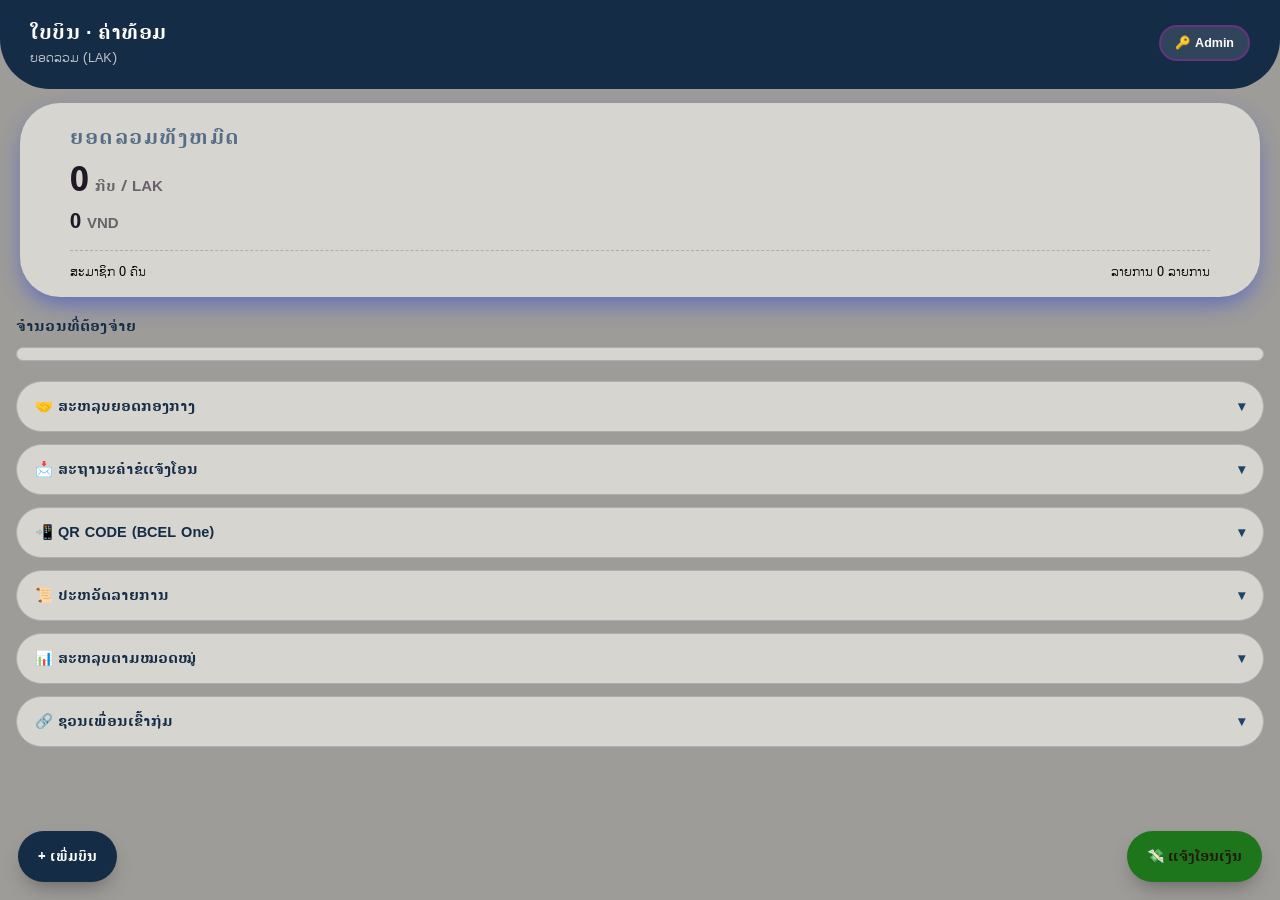
==== commit b373b322: "y" ====
--- a/index.html
+++ b/index.html
@@ -1,20 +1,66 @@
 <!DOCTYPE html>
 <html lang="la">
+
 <head>
-<meta charset="UTF-8">
-<meta name="viewport" content="width=device-width, initial-scale=1.0, maximum-scale=1.0">
-<title>ໃບບິນຄ່າທ້ອມ (LAK)</title>
-
-
-<link rel="preconnect" href="https://fonts.googleapis.com">
-<link rel="preconnect" href="https://fonts.gstatic.com" crossorigin>
-<link href="https://fonts.googleapis.com/css2?family=Phetsarath&family=Kanit:wght@600;700;800&family=Sarabun:wght@400;500;600;700&family=IBM+Plex+Mono:wght@500;600;700&display=swap" rel="stylesheet">
-<!-- Firebase (compat SDK — simplest for CDN + runTransaction) -->
-<script src="https://www.gstatic.com/firebasejs/10.12.2/firebase-app-compat.js"></script>
-<script src="https://www.gstatic.com/firebasejs/10.12.2/firebase-database-compat.js"></script>
-
-<style>
-/* ============================================================
+  <meta charset="UTF-8">
+  <meta name="viewport" content="width=device-width, initial-scale=1.0, maximum-scale=1.0">
+  <title>ໃບບິນຄ່າທ້ອມ (LAK)</title>
+
+
+  <link rel="preconnect" href="https://fonts.googleapis.com">
+  <link rel="preconnect" href="https://fonts.gstatic.com" crossorigin>
+  <link href="https://fonts.googleapis.com/css2?family=Phetsarath:wght@400;700&display=swap" rel="stylesheet">
+  <!-- Firebase (compat SDK — simplest for CDN + runTransaction) -->
+  <script src="https://www.gstatic.com/firebasejs/10.12.2/firebase-app-compat.js"></script>
+  <script src="https://www.gstatic.com/firebasejs/10.12.2/firebase-database-compat.js"></script>
+
+  <style>
+    * {
+      font-family: 'Phetsarath OT', 'Phetsarath', sans-serif !important;
+    }
+
+    /* ---------- Accordion Sections ---------- */
+    details.section-accordion {
+      margin: 0 16px 12px;
+      background: var(--paper-card);
+      border-radius: var(--radius);
+      border: 1px solid var(--line);
+      overflow: hidden;
+    }
+
+    details.section-accordion summary {
+      padding: 14px 18px;
+      font-size: 14.5px;
+      font-weight: 700;
+      color: var(--navy);
+      cursor: pointer;
+      list-style: none;
+      display: flex;
+      justify-content: space-between;
+      align-items: center;
+      user-select: none;
+    }
+
+    details.section-accordion summary::-webkit-details-marker {
+      display: none;
+    }
+
+    details.section-accordion summary::after {
+      content: '▾';
+      font-size: 14px;
+      color: var(--navy2);
+      transition: transform 0.2s ease;
+    }
+
+    details.section-accordion[open] summary::after {
+      transform: rotate(180deg);
+    }
+
+    details.section-accordion .accordion-content {
+      padding: 0 16px 16px;
+    }
+
+    /* ============================================================
    DESIGN TOKENS
    ============================================================
    ink    : #182226  near-black ledger ink
@@ -25,927 +71,1779 @@
    coral  : #B85138  debt-red (you-owe / negative)
    line   : #D8D0B8  hairline on paper
    ============================================================ */
-:root{
-  --ink:#211826; --paper:#9d9c99; --navy:#142C46; --navy2:#1F4368;
-  --gold:#1e761c; --coral:#B85138; --line:#afadaf; --paper-card:#d6d5d0;
-  --ok:#3F7D5C; --radius:35px;
-}
-*{box-sizing:border-box; -webkit-tap-highlight-color:transparent;}
-html,body{margin:0;padding:0;}
-body{
-  background:var(--paper);
-  color:var(--ink);
-  font-family:'Phetsarath','Sarabun',sans-serif;
-  min-height:100vh;
-  padding-bottom:96px;
-}
-h1,h2,h3,.display{font-family:'Phetsarath','Kanit',sans-serif; letter-spacing:.2px;}
-.mono{font-family:'IBM Plex Mono',monospace;}
-button{font-family:inherit; cursor:pointer;}
-button:disabled{opacity:.5; cursor:not-allowed;}
-
-/* ---------- Top bar ---------- */
-.topbar{
-  background:var(--navy); color:#ffffff;
-  padding:18px 30px 22px;
-  border-radius:0 0 50px 50px;
-  position:relative;
-}
-.topbar .brand{display:flex; align-items:center; justify-content:space-between;}
-.topbar h1{margin:0; font-size:20px; font-weight:800; color:#ffffff;}
-.topbar .sub{margin:2px 0 0; font-size:12.5px; opacity:.72; font-weight:500;}
-.admin-btn{
-  background:rgba(255,255,255,.12); color:#fff; border:2px solid rgba(255, 0, 225, 0.25);
-  border-radius:999px; padding:7px 14px; font-size:12.5px; font-weight:600;
-}
-.admin-btn.active{background:var(--gold); color:#20180a; border-color:var(--gold);}
-
-/* ---------- Ticket / receipt hero (signature element) ---------- */
-.ticket{
-  margin:14px 20px 18px; background:var(--paper-card);
-  border-radius:40px; position:relative;
-  box-shadow:0 10px 24px -5px rgba(0, 41, 245, 0.45);
-  padding:20px 50px 16px;
-}
-
+    :root {
+      --ink: #211826;
+      --paper: #9d9c99;
+      --navy: #142C46;
+      --navy2: #1F4368;
+      --gold: #1e761c;
+      --coral: #B85138;
+      --line: #afadaf;
+      --paper-card: #d6d5d0;
+      --ok: #3F7D5C;
+      --radius: 35px;
+    }
+
+    * {
+      box-sizing: border-box;
+      -webkit-tap-highlight-color: transparent;
+    }
+
+    html,
+    body {
+      margin: 0;
+      padding: 0;
+    }
+
+    body {
+      background: var(--paper);
+      color: var(--ink);
+      font-family: 'Phetsarath', 'Sarabun', sans-serif;
+      min-height: 100vh;
+      padding-bottom: 96px;
+    }
+
+    h1,
+    h2,
+    h3,
+    .display {
+      font-family: 'Phetsarath', 'Kanit', sans-serif;
+      letter-spacing: .2px;
+    }
+
+    .mono {
+      font-family: 'IBM Plex Mono', monospace;
+    }
+
+    button {
+      font-family: inherit;
+      cursor: pointer;
+    }
+
+    button:disabled {
+      opacity: .5;
+      cursor: not-allowed;
+    }
+
+    /* ---------- Top bar ---------- */
+    .topbar {
+      background: var(--navy);
+      color: #ffffff;
+      padding: 18px 30px 22px;
+      border-radius: 0 0 50px 50px;
+      position: relative;
+    }
+
+    .topbar .brand {
+      display: flex;
+      align-items: center;
+      justify-content: space-between;
+    }
+
+    .topbar h1 {
+      margin: 0;
+      font-size: 20px;
+      font-weight: 800;
+      color: #ffffff;
+    }
+
+    .topbar .sub {
+      margin: 2px 0 0;
+      font-size: 12.5px;
+      opacity: .72;
+      font-weight: 500;
+    }
+
+    .admin-btn {
+      background: rgba(255, 255, 255, .12);
+      color: #fff;
+      border: 2px solid rgba(255, 0, 225, 0.25);
+      border-radius: 999px;
+      padding: 7px 14px;
+      font-size: 12.5px;
+      font-weight: 600;
+    }
+
+    .admin-btn.active {
+      background: var(--gold);
+      color: #20180a;
+      border-color: var(--gold);
+    }
+
+    /* ---------- Ticket / receipt hero (signature element) ---------- */
+    .ticket {
+      margin: 14px 20px 18px;
+      background: var(--paper-card);
+      border-radius: 40px;
+      position: relative;
+      box-shadow: 0 10px 24px -5px rgba(0, 41, 245, 0.45);
+      padding: 20px 50px 16px;
+    }
+
+    /*
 .ticket::before, .ticket::after{
   content:""; position:absolute; left:0; right:0; height:10px;
   background-image:radial-gradient(circle at 6px 5px, var(--paper) 5px, transparent 5.5px);
   background-size:14px 10px; background-repeat:repeat-x;
 }
-.ticket::before{ top:-1px; }
-.ticket::after{ bottom:-1px; transform:scaleY(-1); }
-.ticket .eyebrow{
-  font-size:20px; text-transform:uppercase; letter-spacing:1.5px; font-weight:700;
-  color:var(--navy2); opacity:.7;
-}
-.ticket .total{
-  font-size:34px; font-weight:700; margin:4px 0 2px; display:flex; align-items:baseline; gap:6px;
-}
-.ticket .total small{font-size:15px; font-weight:600; opacity:.6;}
-.ticket .meta-row{
-  display:flex; justify-content:space-between; margin-top:14px; padding-top:12px;
-  border-top:1px dashed var(--line); font-size:12.5px; color:#080808;
-}
-
-/* ---------- Section labels ---------- */
-.section{padding:0 16px; margin-bottom:20px;}
-.section-head{display:flex; align-items:center; justify-content:space-between; margin-bottom:10px;}
-.section-head h2{font-size:15px; margin:0; font-weight:700; color:var(--navy);}
-.section-head .count{font-size:11.5px; color:#4a473d; font-weight:600;}
-
-/* ---------- Cards ---------- */
-.card{
-  background:var(--paper-card); border-radius:var(--radius); padding:14px 16px; margin-bottom:10px;
-  border:1px solid var(--line);
-}
-.balance-row{display:flex; align-items:center; justify-content:space-between; gap:10px;}
-.balance-row .name{font-weight:600; font-size:14.5px;}
-.balance-row .amt{font-weight:700; font-size:15px;}
-.amt.pos{color:var(--ok);}
-.amt.neg{color:var(--coral);}
-.tag{font-size:10.5px; padding:2px 8px; border-radius:999px; font-weight:700; letter-spacing:.3px;}
-.tag.pos{background:#e4f1ea; color:var(--ok);}
-.tag.neg{background:#f4e6e0; color:var(--coral);}
-
-.settle-item{display:flex; align-items:center; gap:10px; padding:12px 0; border-bottom:1px solid var(--line);}
-.settle-item:last-child{border-bottom:none;}
-.settle-arrow{color:var(--navy2); font-size:16px;}
-.settle-names{flex:1; font-size:13.5px; font-weight:600;}
-.settle-amt{font-weight:700; font-size:14px; color:var(--navy);}
-.pay-btn{
-  background:var(--navy); color:#fff; border:none; border-radius:8px; padding:7px 12px;
-  font-size:12px; font-weight:700;
-}
-
-.expense-row{display:flex; justify-content:space-between; align-items:flex-start; padding:10px 0; border-bottom:1px solid var(--line);}
-.expense-row:last-child{border-bottom:none;}
-.expense-row .desc{font-weight:600; font-size:13.5px;}
-.expense-row .meta{font-size:11.5px; color:#4a473d; margin-top:2px;}
-.expense-row .amt{font-weight:700; font-size:14px;}
-
-.empty{text-align:center; padding:28px 10px; color:#8b8570; font-size:13px;}
-
-/* ---------- Category breakdown chart ---------- */
-.cat-bar-row{margin-bottom:12px;}
-.cat-bar-row:last-child{margin-bottom:0;}
-.cat-bar-label{display:flex; justify-content:space-between; font-size:12.5px; font-weight:600; margin-bottom:5px;}
-.cat-bar-track{background:#e7e3d4; border-radius:999px; height:10px; overflow:hidden;}
-.cat-bar-fill{height:100%; border-radius:999px; background:var(--navy);}
-
-/* ---------- Expense row admin actions ---------- */
-.exp-actions{display:flex; gap:6px; margin-top:6px;}
-.exp-actions button{border:none; border-radius:7px; padding:5px 10px; font-size:11px; font-weight:700;}
-.exp-edit-btn{background:var(--navy2); color:#fff;}
-.exp-del-btn{background:var(--coral); color:#fff;}
-
-/* ---------- QR card ---------- */
-.qr-card{display:flex; flex-direction:column; align-items:center; gap:10px; padding:18px 16px;}
-.qr-card img{width:180px; height:180px; object-fit:contain; border-radius:8px; background:#fff; border:1px solid var(--line);}
-.qr-card .cap{font-size:12px; color:#4a473d; text-align:center;}
-
-/* ---------- FAB ---------- */
-.fab{
-  position:fixed; right:18px; bottom:18px; background:var(--gold); color:#221a08;
-  border:none; border-radius:999px; padding:15px 20px; font-weight:800; font-size:14px;
-  box-shadow:0 10px 22px -8px rgba(0,0,0,.4); display:flex; align-items:center; gap:8px; z-index:40;
-}
-
-/* ---------- Modal ---------- */
-.overlay{
-  position:fixed; inset:0; background:rgba(15,20,24,.55); display:none;
-  align-items:flex-end; justify-content:center; z-index:100;
-}
-.overlay.show{display:flex;}
-.sheet{
-  background:var(--paper-card); width:100%; max-width:480px; border-radius:20px 20px 0 0;
-  padding:20px 18px calc(20px + env(safe-area-inset-bottom)); max-height:88vh; overflow-y:auto;
-  animation:slideup .22s ease-out;
-}
-@keyframes slideup{from{transform:translateY(24px); opacity:0;} to{transform:translateY(0); opacity:1;}}
-.sheet h3{margin:0 0 4px; font-size:18px; color:var(--navy);}
-.sheet .close{position:absolute; top:14px; right:16px; background:none; border:none; font-size:20px; color:#8b8570;}
-.field{margin-bottom:14px;}
-.field label{display:block; font-size:12.5px; font-weight:600; color:#54503f; margin-bottom:5px;}
-.field input, .field select, .field textarea{
-  width:100%; padding:11px 12px; border-radius:10px; border:1px solid var(--line);
-  font-size:14.5px; font-family:'Phetsarath','Sarabun',sans-serif; background:#fff;
-}
-.field input.mono{font-family:'IBM Plex Mono',monospace;}
-.payer-row{display:flex; gap:7px; align-items:center; margin-bottom:8px;}
-.payer-row select{flex:1.3;}
-.payer-row input{flex:1; min-width:0;}
-.payer-row .rm-payer{
-  background:none; border:none; color:var(--coral); font-size:18px; font-weight:800; flex:0 0 auto; padding:0 4px;
-}
-.more-cat{font-size:11px; text-transform:uppercase; letter-spacing:1px; font-weight:700; color:var(--navy2); opacity:.75; margin:14px 0 8px;}
-.more-cat:first-child{margin-top:0;}
-.chip-list{display:flex; flex-wrap:wrap; gap:8px;}
-.chip{
-  padding:8px 13px; border-radius:999px; border:1px solid var(--line); font-size:13px; font-weight:600;
-  background:#fff; color:var(--ink);
-}
-.chip.on{background:var(--navy); color:#fff; border-color:var(--navy);}
-.primary-btn{
-  width:100%; background:var(--navy); color:#fff; border:none; border-radius:12px; padding:13px;
-  font-weight:700; font-size:15px; display:flex; align-items:center; justify-content:center; gap:8px;
-}
-.ghost-btn{
-  width:100%; background:transparent; color:var(--coral); border:1px solid var(--coral); border-radius:12px;
-  padding:11px; font-weight:700; font-size:14px; margin-top:8px;
-}
-.err-msg{color:var(--coral); font-size:12.5px; margin-top:6px; font-weight:600; display:none;}
-.err-msg.show{display:block;}
-.spinner{
-  width:15px; height:15px; border:2px solid rgba(255,255,255,.4); border-top-color:#fff;
-  border-radius:50%; animation:spin .6s linear infinite;
-}
-@keyframes spin{to{transform:rotate(360deg);}}
-
-/* payment request card (admin) */
-.req-card{padding:14px 16px;}
-.req-card .top{display:flex; justify-content:space-between; align-items:center; margin-bottom:6px;}
-.req-card .who{font-weight:700; font-size:14px;}
-.req-card .status-pill{font-size:10.5px; padding:2px 9px; border-radius:999px; font-weight:700;}
-.status-pill.pending{background:#f4ecd6; color:#8a6a1c;}
-.status-pill.approved{background:#e4f1ea; color:var(--ok);}
-.status-pill.partial{background:#eee1d2; color:#96602c;}
-.status-pill.rejected{background:#f4e6e0; color:var(--coral);}
-.req-card .num{font-size:12px; color:#4a473d; margin-bottom:10px;}
-.req-actions{display:flex; gap:8px;}
-.req-actions button{flex:1; border:none; border-radius:9px; padding:9px 6px; font-size:12px; font-weight:700;}
-.act-full{background:var(--ok); color:#fff;}
-.act-partial{background:var(--gold); color:#20180a;}
-.act-reject{background:var(--coral); color:#fff;}
-
-.cancel-req-btn{background:transparent; border:1px solid var(--coral); color:var(--coral); border-radius:8px; padding:6px 12px; font-size:11.5px; font-weight:700; margin-top:8px;}
-
-.member-pill{
-  display:flex; align-items:center; justify-content:space-between; padding:10px 4px;
-  border-bottom:1px solid var(--line); font-size:13.5px;
-}
-.member-pill:last-child{border-bottom:none;}
-.del-x{background:none; border:none; color:var(--coral); font-size:16px; font-weight:800;}
-
-.toast{
-  position:fixed; left:50%; bottom:90px; transform:translateX(-50%);
-  background:var(--ink); color:#fff; padding:10px 18px; border-radius:999px; font-size:13px;
-  z-index:200; opacity:0; transition:opacity .25s; font-weight:600; pointer-events:none;
-}
-.toast.show{opacity:1;}
-
-.lock-screen{
-  position:fixed; inset:0; background:var(--navy); color:#fff; display:flex; flex-direction:column;
-  align-items:center; justify-content:center; gap:16px; z-index:300; padding:24px; text-align:center;
-}
-.lock-screen input{
-  width:200px; text-align:center; letter-spacing:8px; font-size:22px; padding:12px; border-radius:12px;
-  border:none; font-family:'IBM Plex Mono',monospace;
-}
-.hidden{display:none !important;}
-</style>
+*/
+
+    .ticket::before {
+      top: -1px;
+    }
+
+    .ticket::after {
+      bottom: -1px;
+      transform: scaleY(-1);
+    }
+
+    .ticket .eyebrow {
+      font-size: 20px;
+      text-transform: uppercase;
+      letter-spacing: 1.5px;
+      font-weight: 700;
+      color: var(--navy2);
+      opacity: .7;
+    }
+
+    .ticket .total {
+      font-size: 34px;
+      font-weight: 700;
+      margin: 4px 0 2px;
+      display: flex;
+      align-items: baseline;
+      gap: 6px;
+    }
+
+    .ticket .total small {
+      font-size: 15px;
+      font-weight: 600;
+      opacity: .6;
+    }
+
+    .ticket .meta-row {
+      display: flex;
+      justify-content: space-between;
+      margin-top: 14px;
+      padding-top: 12px;
+      border-top: 1px dashed var(--line);
+      font-size: 12.5px;
+      color: #080808;
+    }
+
+    /* ---------- Section labels ---------- */
+    .section {
+      padding: 0 16px;
+      margin-bottom: 20px;
+    }
+
+    .section-head {
+      display: flex;
+      align-items: center;
+      justify-content: space-between;
+      margin-bottom: 10px;
+    }
+
+    .section-head h2 {
+      font-size: 15px;
+      margin: 0;
+      font-weight: 700;
+      color: var(--navy);
+    }
+
+    .section-head .count {
+      font-size: 11.5px;
+      color: #4a473d;
+      font-weight: 600;
+    }
+
+    /* ---------- Cards ---------- */
+    .card {
+      background: var(--paper-card);
+      border-radius: var(--radius);
+      padding: 14px 16px;
+      margin-bottom: 10px;
+      border: 1px solid var(--line);
+    }
+
+    .balance-row {
+      display: flex;
+      align-items: center;
+      justify-content: space-between;
+      gap: 10px;
+    }
+
+    .balance-row .name {
+      font-weight: 600;
+      font-size: 14.5px;
+    }
+
+    .balance-row .amt {
+      font-weight: 700;
+      font-size: 15px;
+    }
+
+    .amt.pos {
+      color: var(--ok);
+    }
+
+    .amt.neg {
+      color: var(--coral);
+    }
+
+    .tag {
+      font-size: 10.5px;
+      padding: 2px 8px;
+      border-radius: 999px;
+      font-weight: 700;
+      letter-spacing: .3px;
+    }
+
+    .tag.pos {
+      background: #e4f1ea;
+      color: var(--ok);
+    }
+
+    .tag.neg {
+      background: #f4e6e0;
+      color: var(--coral);
+    }
+
+    .settle-item {
+      display: flex;
+      align-items: center;
+      gap: 10px;
+      padding: 12px 0;
+      border-bottom: 1px solid var(--line);
+    }
+
+    .settle-item:last-child {
+      border-bottom: none;
+    }
+
+    .settle-arrow {
+      color: var(--navy2);
+      font-size: 16px;
+    }
+
+    .settle-names {
+      flex: 1;
+      font-size: 13.5px;
+      font-weight: 600;
+    }
+
+    .settle-amt {
+      font-weight: 700;
+      font-size: 14px;
+      color: var(--navy);
+    }
+
+    .pay-btn {
+      background: var(--navy);
+      color: #fff;
+      border: none;
+      border-radius: 8px;
+      padding: 7px 12px;
+      font-size: 12px;
+      font-weight: 700;
+    }
+
+    .expense-row {
+      display: flex;
+      justify-content: space-between;
+      align-items: flex-start;
+      padding: 10px 0;
+      border-bottom: 1px solid var(--line);
+    }
+
+    .expense-row:last-child {
+      border-bottom: none;
+    }
+
+    .expense-row .desc {
+      font-weight: 600;
+      font-size: 13.5px;
+    }
+
+    .expense-row .meta {
+      font-size: 11.5px;
+      color: #4a473d;
+      margin-top: 2px;
+    }
+
+    .expense-row .amt {
+      font-weight: 700;
+      font-size: 14px;
+    }
+
+    .empty {
+      text-align: center;
+      padding: 28px 10px;
+      color: #8b8570;
+      font-size: 13px;
+    }
+
+    /* ---------- Category breakdown chart ---------- */
+    .cat-bar-row {
+      margin-bottom: 12px;
+    }
+
+    .cat-bar-row:last-child {
+      margin-bottom: 0;
+    }
+
+    .cat-bar-label {
+      display: flex;
+      justify-content: space-between;
+      font-size: 12.5px;
+      font-weight: 600;
+      margin-bottom: 5px;
+    }
+
+    .cat-bar-track {
+      background: #e7e3d4;
+      border-radius: 999px;
+      height: 10px;
+      overflow: hidden;
+    }
+
+    .cat-bar-fill {
+      height: 100%;
+      border-radius: 999px;
+      background: var(--navy);
+    }
+
+    /* ---------- Expense row admin actions ---------- */
+    .exp-actions {
+      display: flex;
+      gap: 6px;
+      margin-top: 6px;
+    }
+
+    .exp-actions button {
+      border: none;
+      border-radius: 7px;
+      padding: 5px 10px;
+      font-size: 11px;
+      font-weight: 700;
+    }
+
+    .exp-edit-btn {
+      background: var(--navy2);
+      color: #fff;
+    }
+
+    .exp-del-btn {
+      background: var(--coral);
+      color: #fff;
+    }
+
+    /* ---------- QR card ---------- */
+    .qr-card {
+      display: flex;
+      flex-direction: column;
+      align-items: center;
+      gap: 10px;
+      padding: 18px 16px;
+    }
+
+    .qr-card img {
+      width: 180px;
+      height: 180px;
+      object-fit: contain;
+      border-radius: 8px;
+      background: #fff;
+      border: 1px solid var(--line);
+    }
+
+    .qr-card .cap {
+      font-size: 12px;
+      color: #4a473d;
+      text-align: center;
+    }
+
+    /* ---------- FAB ---------- */
+    .fab {
+      position: fixed;
+      right: 18px;
+      bottom: 18px;
+      background: var(--gold);
+      color: #221a08;
+      border: none;
+      border-radius: 999px;
+      padding: 15px 20px;
+      font-weight: 800;
+      font-size: 14px;
+      box-shadow: 0 10px 22px -8px rgba(0, 0, 0, .4);
+      display: flex;
+      align-items: center;
+      gap: 8px;
+      z-index: 40;
+    }
+
+    /* ---------- Modal ---------- */
+    .overlay {
+      position: fixed;
+      inset: 0;
+      background: rgba(15, 20, 24, .55);
+      display: none;
+      align-items: flex-end;
+      justify-content: center;
+      z-index: 100;
+    }
+
+    .overlay.show {
+      display: flex;
+    }
+
+    .sheet {
+      background: var(--paper-card);
+      width: 100%;
+      max-width: 480px;
+      border-radius: 20px 20px 0 0;
+      padding: 20px 18px calc(20px + env(safe-area-inset-bottom));
+      max-height: 88vh;
+      overflow-y: auto;
+      animation: slideup .22s ease-out;
+    }
+
+    @keyframes slideup {
+      from {
+        transform: translateY(24px);
+        opacity: 0;
+      }
+
+      to {
+        transform: translateY(0);
+        opacity: 1;
+      }
+    }
+
+    .sheet h3 {
+      margin: 0 0 4px;
+      font-size: 18px;
+      color: var(--navy);
+    }
+
+    .sheet .close {
+      position: absolute;
+      top: 14px;
+      right: 16px;
+      background: none;
+      border: none;
+      font-size: 20px;
+      color: #8b8570;
+    }
+
+    .field {
+      margin-bottom: 14px;
+    }
+
+    .field label {
+      display: block;
+      font-size: 12.5px;
+      font-weight: 600;
+      color: #54503f;
+      margin-bottom: 5px;
+    }
+
+    .field input,
+    .field select,
+    .field textarea {
+      width: 100%;
+      padding: 11px 12px;
+      border-radius: 10px;
+      border: 1px solid var(--line);
+      font-size: 14.5px;
+      font-family: 'Phetsarath', 'Sarabun', sans-serif;
+      background: #fff;
+    }
+
+    .field input.mono {
+      font-family: 'IBM Plex Mono', monospace;
+    }
+
+    .payer-row {
+      display: flex;
+      gap: 7px;
+      align-items: center;
+      margin-bottom: 8px;
+    }
+
+    .payer-row select {
+      flex: 1.3;
+    }
+
+    .payer-row input {
+      flex: 1;
+      min-width: 0;
+    }
+
+    .payer-row .rm-payer {
+      background: none;
+      border: none;
+      color: var(--coral);
+      font-size: 18px;
+      font-weight: 800;
+      flex: 0 0 auto;
+      padding: 0 4px;
+    }
+
+    .payer-row select.payer-currency {
+      flex: 0 0 78px;
+    }
+
+    .chip-list {
+      display: flex;
+      flex-wrap: wrap;
+      gap: 8px;
+    }
+
+    .chip {
+      padding: 8px 13px;
+      border-radius: 999px;
+      border: 1px solid var(--line);
+      font-size: 13px;
+      font-weight: 600;
+      background: #fff;
+      color: var(--ink);
+    }
+
+    .chip.on {
+      background: var(--navy);
+      color: #fff;
+      border-color: var(--navy);
+    }
+
+    .primary-btn {
+      width: 100%;
+      background: var(--navy);
+      color: #fff;
+      border: none;
+      border-radius: 12px;
+      padding: 13px;
+      font-weight: 700;
+      font-size: 15px;
+      display: flex;
+      align-items: center;
+      justify-content: center;
+      gap: 8px;
+    }
+
+    .ghost-btn {
+      width: 100%;
+      background: transparent;
+      color: var(--coral);
+      border: 1px solid var(--coral);
+      border-radius: 12px;
+      padding: 11px;
+      font-weight: 700;
+      font-size: 14px;
+      margin-top: 8px;
+    }
+
+    .err-msg {
+      color: var(--coral);
+      font-size: 12.5px;
+      margin-top: 6px;
+      font-weight: 600;
+      display: none;
+    }
+
+    .err-msg.show {
+      display: block;
+    }
+
+    .spinner {
+      width: 15px;
+      height: 15px;
+      border: 2px solid rgba(255, 255, 255, .4);
+      border-top-color: #fff;
+      border-radius: 50%;
+      animation: spin .6s linear infinite;
+    }
+
+    @keyframes spin {
+      to {
+        transform: rotate(360deg);
+      }
+    }
+
+    /* payment request card (admin) */
+    .req-card {
+      padding: 14px 16px;
+    }
+
+    .req-card .top {
+      display: flex;
+      justify-content: space-between;
+      align-items: center;
+      margin-bottom: 6px;
+    }
+
+    .req-card .who {
+      font-weight: 700;
+      font-size: 14px;
+    }
+
+    .req-card .status-pill {
+      font-size: 10.5px;
+      padding: 2px 9px;
+      border-radius: 999px;
+      font-weight: 700;
+    }
+
+    .status-pill.pending {
+      background: #f4ecd6;
+      color: #8a6a1c;
+    }
+
+    .status-pill.approved {
+      background: #e4f1ea;
+      color: var(--ok);
+    }
+
+    .status-pill.partial {
+      background: #eee1d2;
+      color: #96602c;
+    }
+
+    .status-pill.rejected {
+      background: #f4e6e0;
+      color: var(--coral);
+    }
+
+    .req-card .num {
+      font-size: 12px;
+      color: #4a473d;
+      margin-bottom: 10px;
+    }
+
+    .req-actions {
+      display: flex;
+      gap: 8px;
+    }
+
+    .req-actions button {
+      flex: 1;
+      border: none;
+      border-radius: 9px;
+      padding: 9px 6px;
+      font-size: 12px;
+      font-weight: 700;
+    }
+
+    .act-full {
+      background: var(--ok);
+      color: #fff;
+    }
+
+    .act-partial {
+      background: var(--gold);
+      color: #20180a;
+    }
+
+    .act-reject {
+      background: var(--coral);
+      color: #fff;
+    }
+
+    .cancel-req-btn {
+      background: transparent;
+      border: 1px solid var(--coral);
+      color: var(--coral);
+      border-radius: 8px;
+      padding: 6px 12px;
+      font-size: 11.5px;
+      font-weight: 700;
+      margin-top: 8px;
+    }
+
+    .member-pill {
+      display: flex;
+      align-items: center;
+      justify-content: space-between;
+      padding: 10px 4px;
+      border-bottom: 1px solid var(--line);
+      font-size: 13.5px;
+    }
+
+    .member-pill:last-child {
+      border-bottom: none;
+    }
+
+    .del-x {
+      background: none;
+      border: none;
+      color: var(--coral);
+      font-size: 16px;
+      font-weight: 800;
+    }
+
+    .toast {
+      position: fixed;
+      left: 50%;
+      bottom: 90px;
+      transform: translateX(-50%);
+      background: var(--ink);
+      color: #fff;
+      padding: 10px 18px;
+      border-radius: 999px;
+      font-size: 13px;
+      z-index: 200;
+      opacity: 0;
+      transition: opacity .25s;
+      font-weight: 600;
+      pointer-events: none;
+    }
+
+    .toast.show {
+      opacity: 1;
+    }
+
+    .lock-screen {
+      position: fixed;
+      inset: 0;
+      background: var(--navy);
+      color: #fff;
+      display: flex;
+      flex-direction: column;
+      align-items: center;
+      justify-content: center;
+      gap: 16px;
+      z-index: 300;
+      padding: 24px;
+      text-align: center;
+    }
+
+    .lock-screen input {
+      width: 200px;
+      text-align: center;
+      letter-spacing: 8px;
+      font-size: 22px;
+      padding: 12px;
+      border-radius: 12px;
+      border: none;
+      font-family: 'IBM Plex Mono', monospace;
+    }
+
+    .hidden {
+      display: none !important;
+    }
+  </style>
 </head>
+
 <body>
 
-<!-- ============ TOP BAR ============ -->
-<div class="topbar">
-  <div class="brand">
-    <div>
-      <h1>ໃບບິນ · ຄ່າທ້ອມ</h1>
-      <p class="sub" id="groupSubtitle">ຍອດລວມ (LAK)</p>
-    </div>
-    <div style="display:flex; gap:8px;">
+  <!-- ============ TOP BAR ============ -->
+  <div class="topbar">
+    <div class="brand">
+      <div>
+        <h1>ໃບບິນ · ຄ່າທ້ອມ</h1>
+        <p class="sub" id="groupSubtitle">ຍອດລວມ (LAK)</p>
+      </div>
       <button class="admin-btn" id="adminToggleBtn">🔑 Admin</button>
-      <button class="admin-btn" id="moreMenuBtn" title="ເມນູເພີ່ມເຕີມ">⋮</button>
     </div>
   </div>
-</div>
-
-<!-- ============ BALANCES (stays on home page) ============ -->
-<div class="section">
-  <div class="section-head"><h2>ຈຳນວນທີ່ຕ້ອງຈ່າຍ</h2><span class="count" id="balanceCount"></span></div>
-  <div id="balanceList" class="card" style="padding:6px 16px;"></div>
-</div>
-
-<!-- ============ SECTION POOL ============
-     Everything below lives here, hidden, until opened from the "⋮" more-menu.
-     Sections are moved (not cloned) into #detailHost on demand, so every
-     existing render function / element id keeps working unchanged. -->
-<div id="sectionPool" style="display:none;">
-
-  <!-- ຍອດລວມທັງໝົດ -->
-  <div id="sec-ticket">
-    <div class="ticket" style="margin-top:6px;">
-      <div class="eyebrow">ຍອດລວມທັງຫມົດ</div>
-      <div class="total mono"><span id="totalExpense">0</span><small>ກີບ / LAK</small></div>
-      <div class="meta-row">
-        <span id="memberCountLabel">ສະມາຊິກ 0 ຄົນ</span>
-        <span id="expenseCountLabel">ລາຍການ 0 ລາຍການ</span>
-      </div>
+
+  <!-- ============ HERO TICKET ============ -->
+  <div class="ticket">
+    <div class="eyebrow">ຍອດລວມທັງຫມົດ</div>
+    <div class="total mono"><span id="totalExpense">0</span><small>ກີບ / LAK</small></div>
+    <div class="total mono" style="font-size:20px; margin-top:2px;"><span id="totalExpenseVND">0</span><small>VND</small></div>
+    <div class="meta-row">
+      <span id="memberCountLabel">ສະມາຊິກ 0 ຄົນ</span>
+      <span id="expenseCountLabel">ລາຍການ 0 ລາຍການ</span>
     </div>
   </div>
 
-  <!-- ສະຫລຸບຍອດກອງກາງ -->
-  <div id="sec-settlement">
-    <div class="section">
-      <div class="section-head"><h2>ຕ້ອງຈ່າຍ</h2><span class="count">--</span></div>
+  <!-- ============ BALANCES ============ -->
+  <div class="section">
+    <div class="section-head">
+      <h2>ຈຳນວນທີ່ຕ້ອງຈ່າຍ</h2><span class="count" id="balanceCount"></span>
+    </div>
+    <div id="balanceList" class="card" style="padding:6px 16px;"></div>
+  </div>
+
+  <details class="section-accordion">
+    <summary>
+      <span>🤝 ສະຫລຸບຍອດກອງກາງ</span>
+    </summary>
+    <div class="accordion-content">
+      <div class="section-head" style="margin-top:10px;">
+        <h2>ຕ້ອງຈ່າຍ</h2>
+      </div>
       <div id="settleInList" class="card" style="padding:4px 16px;"></div>
-    </div>
-    <div class="section">
-      <div class="section-head"><h2>ຕ້ອງຈ່າຍຄືນ</h2><span class="count">--</span></div>
+      <div class="section-head" style="margin-top:10px;">
+        <h2>ຕ້ອງຈ່າຍຄືນ</h2>
+      </div>
       <div id="settleOutList" class="card" style="padding:4px 16px;"></div>
     </div>
+  </details>
+
+  <details class="section-accordion">
+    <summary>
+      <span>📩 ສະຖານະຄຳຂໍແຈ້ງໂອນ</span>
+      <span class="count" id="publicReqCount"></span>
+    </summary>
+    <div class="accordion-content">
+      <div id="publicRequestList" class="card" style="padding:4px 16px; margin-top:10px;"></div>
+    </div>
+  </details>
+
+  <details class="section-accordion">
+    <summary>
+      <span>📲 QR CODE (BCEL One)</span>
+    </summary>
+    <div class="accordion-content">
+      <div class="card qr-card" style="border:none; padding:10px 0 0; background:transparent;">
+        <img id="qrImg" src="" alt="BCEL One QR" style="display:none;">
+        <button type="button" class="pay-btn" id="downloadQrBtn"
+          style="display:none; margin-top:4px; background:var(--navy2);">📥 ດາວໂຫລດ QR Code</button>
+        <div id="qrEmpty" class="empty" style="padding:8px;">ຍັງບໍ່ມີຮູບ QR — ແອັດມິນສາມາດເພີ່ມລິ້ງຮູບໄດ້ໃນໂໝດແອັດມິນ
+        </div>
+        <div class="cap">ສະແກນແລ້ວກົດ "ແຈ້ງໂອນເງິນ"</div>
+      </div>
+    </div>
+  </details>
+
+  <details class="section-accordion">
+    <summary>
+      <span>📜 ປະຫວັດລາຍການ</span>
+      <span class="count" id="expListCount"></span>
+    </summary>
+    <div class="accordion-content">
+      <div class="field" style="margin:10px 0 8px;">
+        <input type="text" id="expenseSearchInput" placeholder="🔍 ຄົ້ນຫາຕາມລາຍລະອຽດ ຫລື ຊື່ຄົນ">
+      </div>
+      <div id="expenseList" class="card" style="padding:4px 16px;"></div>
+    </div>
+  </details>
+
+  <details class="section-accordion">
+    <summary>
+      <span>📊 ສະຫລຸບຕາມໝວດໝູ່</span>
+    </summary>
+    <div class="accordion-content">
+      <div id="categoryChart" class="card" style="border:none; padding:10px 0 0; background:transparent;"></div>
+    </div>
+  </details>
+
+  <details class="section-accordion">
+    <summary>
+      <span>🔗 ຊວນເພື່ອນເຂົ້າກຸ່ມ</span>
+    </summary>
+    <div class="accordion-content">
+      <div class="card qr-card" style="border:none; padding:10px 0 0; background:transparent;">
+        <img id="inviteQrImg" src="" alt="Invite QR"
+          style="width:150px; height:150px; object-fit:contain; border-radius:8px; background:#fff; border:1px solid var(--line);">
+        <div class="cap">ໃຫ້ໝູ່ສະແກນ QR ນີ້ ຫລື ກົດປຸ່ມຄັດລອກລິ້ງເພື່ອສົ່ງໃຫ້ໝູ່</div>
+        <button type="button" class="pay-btn" id="copyLinkBtn" style="background:var(--navy2);">🔗 ຄັດລອກລິ້ງ</button>
+      </div>
+    </div>
+  </details>
+
+
+  <!-- ============ EXPENSE HISTORY ============ 
+<div class="section">
+  <div class="section-head"><h2>ປະຫວັດລາຍການ</h2><span class="count" id="expListCount"></span></div>
+  <div class="field" style="margin-bottom:8px;">
+    <input type="text" id="expenseSearchInput" placeholder="🔍 ຄົ້ນຫາຕາມລາຍລະອຽດ ຫລື ຊື່ຄົນ">
   </div>
-
-  <!-- ສະຖານະຄຳຂໍແຈ້ງໂອນ (public) -->
-  <div id="sec-requests">
-    <div class="section">
-      <div class="section-head"><h2>ສະຖານະຄຳຂໍແຈ້ງໂອນ</h2><span class="count" id="publicReqCount"></span></div>
-      <div id="publicRequestList" class="card" style="padding:4px 16px;"></div>
+  <div id="expenseList" class="card" style="padding:4px 16px;"></div>
+</div>
+-->
+
+  <!-- ============ CATEGORY BREAKDOWN CHART ============ 
+<div class="section">
+  <div class="section-head"><h2>ສະຫລຸບຕາມໝວດໝູ່</h2></div>
+  <div id="categoryChart" class="card" style="padding:14px 16px;"></div>
+</div>
+-->
+
+  <!-- ============ ADMIN: MEMBERS ============ -->
+  <div class="section admin-only hidden" id="adminMembersSection">
+    <div class="section-head">
+      <h2>ຈັດການສະມາຊິກ</h2>
+    </div>
+    <div class="card" style="padding:6px 16px;" id="memberMgmtList"></div>
+    <div class="card">
+      <div class="field" style="margin-bottom:8px;">
+        <input type="text" id="newMemberName" placeholder="ຊື່ສະມາຊິກໃໝ່">
+      </div>
+      <button class="primary-btn" id="addMemberBtn"><span>+ ເພີ່ມສະມາຊິກ</span></button>
     </div>
   </div>
 
-  <!-- QR -->
-  <div id="sec-qr">
-    <div class="section">
-      <div class="section-head"><h2>QR CODE (BCEL One)</h2></div>
-      <div class="card qr-card">
-        <img id="qrImg" src="" alt="BCEL One QR" style="display:none;">
-        <button type="button" class="pay-btn" id="downloadQrBtn" style="display:none; margin-top:4px; background:var(--navy2);">📥 ດາວໂຫລດ QR Code</button>
-        <div id="qrEmpty" class="empty" style="padding:8px;">ຍັງບໍ່ມີຮູບ QR — แอดมินสามารถเพิ่มลิงก์รูปได้ในโหมดแอดมิน</div>
-        <div class="cap">ສະແກນແລ້ວກົດ "ແຈ້ງໂອນເງິນ" </div>
+
+  <!-- ============ ADMIN: PAYMENT REQUESTS ============ -->
+  <details class="section-accordion admin-only hidden" id="adminRequestsSection">
+    <summary>
+      <span>💳 ຄຳຂໍແຈ້ງໂອນເງິນ</span>
+      <span class="count" id="reqCount"></span>
+    </summary>
+    <div class="accordion-content">
+      <div id="requestList" style="margin-top: 10px;"></div>
+    </div>
+  </details>
+
+  <!-- ============ ADMIN: QR + SETTINGS ============ -->
+  <div class="section admin-only hidden" id="adminSettingsSection">
+    <div class="section-head">
+      <h2>ຕັ້ງຄ່າກຸ່ນ</h2>
+    </div>
+    <div class="card">
+      <div class="field">
+        <label>ຜູ້ດູແລ (Admin ທີ່ທຸກຄົນໂອນເງິນໄປຮວມ)</label>
+        <select id="collectorSelect"></select>
+      </div>
+      <button class="primary-btn" id="saveCollectorBtn"><span>ບັນທຶກຜູ້ດູແລ</span></button>
+      <p style="font-size:11.5px; color:#4a473d; margin:10px 0 0;">ທຸກຄົນ (ຍົກເວັ້ນຄົນນີ້) ຈະໂອນເງິນເຂົ້າຫາຄົນນີ້ກ່ອນ
+        ແລ້ວຄົນນີ້ຈະເປັນຄົນໂອນຄືນໃຫ້ຄົນທີ່ອອກເງິນເກີນສ່ວນຂອງຕົນເອງ</p>
+    </div>
+    <div class="card">
+      <div class="field">
+        <label>ລິ້ງຮູບ QR BCEL One (Static Image URL)</label>
+        <input type="text" id="qrUrlInput" placeholder="https://...">
+      </div>
+      <button class="primary-btn" id="saveQrBtn"><span>ບັນທຶກລິ້ງ QR</span></button>
+    </div>
+    <div class="card">
+      <div class="field" style="margin-bottom:8px;">
+        <label>ແຈ້ງເຕືອນ (Browser Notification)</label>
+        <p style="font-size:11.5px; color:#4a473d; margin:0 0 8px;">ເປີດແລ້ວ
+          ຈະມີການແຈ້ງເຕືອນເມື່ອມີຄຳຂໍແຈ້ງໂອນໃໝ່ເຂົ້າມາ (ຕ້ອງເປີດແທັບນີ້ຄ້າງໄວ້)</p>
+        <button type="button" class="pay-btn" id="enableNotifBtn" style="background:var(--navy2);">🔔
+          ເປີດການແຈ້ງເຕືອນ</button>
+      </div>
+    </div>
+    <div class="card">
+      <div class="field" style="margin-bottom:8px;">
+        <label>ສົ່ງອອກຂໍ້ມູນ</label>
+        <p style="font-size:11.5px; color:#4a473d; margin:0 0 8px;">ດາວໂຫລດລາຍການຄ່າໃຊ້ຈ່າຍ ແລະ ຍອດຄົງເຫລືອທັງໝົດເປັນ
+          CSV (ເປີດດ້ວຍ Excel ໄດ້)</p>
+        <button type="button" class="pay-btn" id="exportCsvBtn" style="background:var(--ok);">📊 ດາວໂຫລດ CSV</button>
       </div>
     </div>
   </div>
 
-  <!-- ຊວນເພື່ອນ -->
-  <div id="sec-invite">
-    <div class="section">
-      <div class="section-head"><h2>ຊວນເພື່ອນເຂົ້າກຸ່ມ</h2></div>
-      <div class="card qr-card">
-        <img id="inviteQrImg" src="" alt="Invite QR" style="width:150px; height:150px; object-fit:contain; border-radius:8px; background:#fff; border:1px solid var(--line);">
-        <div class="cap">ໃຫ້ໝູ່ສະແກນ QR ນີ້ ຫລື ກົດປຸ່ມຄັດລອກລິ້ງເພື່ອສົ່ງໃຫ້ໝູ່</div>
-        <button type="button" class="pay-btn" id="copyLinkBtn" style="background:var(--navy2);">🔗 ຄັດລອກລິ້ງ</button>
-      </div>
+
+  <div class="card admin-only hidden">
+    <div class="field" style="margin-bottom:8px;">
+      <label>✏️ ແກ້ໄຂ(ຍອດລວມທັງຫມົດ)</label>
+      <input type="number" min="0" step="1" class="mono" id="customTotalInput"
+        placeholder="ໃສ່ຈຳນວນທີ່ຕ້ອງການ (ກີບ / LAK)">
+    </div>
+    <div style="display:flex; gap:8px; margin-top:8px;">
+      <button type="button" class="primary-btn" id="saveCustomTotalBtn"
+        style="flex:1;"><span>ບັນທຶກຍອດລວມ</span></button>
+      <button type="button" class="pay-btn" id="resetTotalZeroBtn"
+        style="background:var(--coral); padding:11px;">ຮີເຊັດເປັນ 0</button>
+    </div>
+    <button type="button" class="ghost-btn" id="restoreAutoTotalBtn"
+      style="color:var(--navy); border-color:var(--navy); margin-top:8px;">↺ ຄື່ນຄ່າ</button>
+  </div>
+
+  <!-- ============ ADMIN: LOGS ============ -->
+  <div class="section admin-only hidden" id="adminLogsSection">
+    <div class="section-head">
+      <h2>ປະຫວັດ (Audit Log)</h2>
+    </div>
+    <div id="logList" class="card" style="padding:6px 16px; max-height:260px; overflow-y:auto;"></div>
+  </div>
+
+  <!-- ============ FAB ============ -->
+  <button class="fab" id="payFab">💸 ແຈ້ງໂອນເງິນ</button>
+  <button class="fab" id="addExpFab" style="right:auto; left:18px; background:var(--navy); color:#fff;">+
+    ເພີ່ມບິນ</button>
+
+  <!-- ============ MODAL: MARK AS PAID ============ -->
+  <div class="overlay" id="payOverlay">
+    <div class="sheet" style="position:relative;">
+      <button class="close" data-close="payOverlay">✕</button>
+      <h3>ແຈ້ງໂອນເງິນ</h3>
+      <p style="font-size:12.5px; color:#4a473d; margin-top:0;"> </p>
+      <div class="field">
+        <label>ຂ້ອຍແມ່ນໃຜ</label>
+        <select id="payFromSelect"></select>
+      </div>
+      <div class="field">
+        <label>ໂອນໃຫ້ໃຜ</label>
+        <input type="text" id="payToDisplay" disabled class="mono" style="background:#f0ece0;">
+      </div>
+      <div class="field">
+        <label>ສະກຸນເງິນ</label>
+        <select id="payCurrencySelect">
+          <option value="LAK">ກີບ (LAK)</option>
+          <option value="VND">ດົ່ງຫວຽດນາມ (VND)</option>
+        </select>
+      </div>
+      <div class="field">
+        <label>ຈຳນວນເງິນ</label>
+        <div id="payQuickAmounts" class="chip-list" style="margin-bottom:8px;"></div> <input type="number" min="1"
+          step="1" class="mono" id="payAmountInput" placeholder="ຕົວຢ່າງ 30000">
+        <div class="err-msg" id="payErr">ໃສ່ຈຳນວນເງິນທີ່ຖືກຕ້ອງ (ຫລາຍກວ່າ 0)</div>
+      </div>
+      <button class="primary-btn" id="submitPayBtn"><span>ສົ່ງຄຳຂໍແຈ້ງໂອນເງິນ</span></button>
     </div>
   </div>
 
-  <!-- ປະຫວັດລາຍການ -->
-  <div id="sec-history">
-    <div class="section">
-      <div class="section-head"><h2>ປະຫວັດລາຍການ</h2><span class="count" id="expListCount"></span></div>
-      <div class="field" style="margin-bottom:8px;">
-        <input type="text" id="expenseSearchInput" placeholder="🔍 ຄົ້ນຫາຕາມລາຍລະອຽດ ຫລື ຊື່ຄົນ">
-      </div>
-      <div id="expenseList" class="card" style="padding:4px 16px;"></div>
+  <!-- ============ MODAL: ADD EXPENSE ============ -->
+  <div class="overlay" id="expOverlay">
+    <div class="sheet" style="position:relative;">
+      <button class="close" data-close="expOverlay">✕</button>
+      <h3 id="expModalTitle">ເພີ່ມລາຍການຄ່າໃຊ້ຈ່າຍ</h3>
+      <div class="field">
+        <label>ລາຍລະອຽດ</label>
+        <input type="text" id="expDescInput" placeholder=" ເຊັ່ນ ກະທ້ອມ ">
+      </div>
+
+      <div class="field">
+        <label>ໝວດໝູ່</label>
+        <select id="expCategorySelect">
+          <option value="food">🍽 ອາຫານ</option>
+          <option value="travel">🚗 ເດີນທາງ</option>
+          <option value="shopping">🛒 ຂອງໃຊ້</option>
+          <option value="event">🍾 ເຄື່ອງປຸງ</option>
+          <option value="other" selected>🍒 ຄ່າທ້ອມ</option>
+        </select>
+      </div>
+
+      <div class="field">
+        <label>ໃຜອອກເງຶນນຳແນ່ — ເພີ່ມໄດ້ຫລາຍຄົນ</label>
+        <div id="payerRows"></div>
+        <button type="button" class="ghost-btn" id="addPayerRowBtn"
+          style="color:var(--navy); border-color:var(--navy); margin-top:4px;">+ ເພີ່ມຄົນອອກເງິນ</button>
+      </div>
+
+      <div class="card" style="background:#F1EDE0; margin:12px 0;">
+        <div style="display:flex; justify-content:space-between; font-size:13px; font-weight:700;">
+          <span>ຍອດລວມ (ກີບ)</span>
+          <span class="mono" id="expTotalPreviewLAK">0 ກີບ</span>
+        </div>
+        <div style="display:flex; justify-content:space-between; font-size:13px; font-weight:700; margin-top:4px;">
+          <span>ຍອດລວມ (VND)</span>
+          <span class="mono" id="expTotalPreviewVND">0 VND</span>
+        </div>
+      </div>
+
+      <div class="field">
+        <label> ຫານໃຜແນ່ </label>
+        <div class="chip-list" id="expSplitChips"></div>
+      </div>
+      <div class="err-msg" id="expErr">ໃສ່ຂໍ້ມູນໃຫ້ຄົບ-ຖືກຕ້ອງ</div>
+      <button class="primary-btn" id="submitExpBtn"><span>ບັນທຶກລາຍການ</span></button>
     </div>
   </div>
 
-  <!-- ກຣາຟຕາມໝວດໝູ່ -->
-  <div id="sec-chart">
-    <div class="section">
-      <div class="section-head"><h2>ສະຫລຸບຕາມໝວດໝູ່</h2></div>
-      <div id="categoryChart" class="card" style="padding:14px 16px;"></div>
+  <!-- ============ MODAL: PARTIAL/CUSTOM APPROVE ============ -->
+  <div class="overlay" id="partialOverlay">
+    <div class="sheet" style="position:relative;">
+      <button class="close" data-close="partialOverlay">✕</button>
+      <h3>ອະນຸມັດຍອດບາງສ່ວນ / ກຳນົດເອງ</h3>
+      <div class="field">
+        <label>ຍອດທີ່ຈະອະນຸມັດ (ກີບ)</label>
+        <input type="number" min="1" step="1" class="mono" id="partialAmountInput">
+      </div>
+      <button class="primary-btn" id="confirmPartialBtn"><span>ຢືນຢັນອະນຸມັດ</span></button>
     </div>
   </div>
 
-  <!-- ADMIN: MEMBERS -->
-  <div id="sec-admin-members">
-    <div class="section admin-only hidden" id="adminMembersSection">
-      <div class="section-head"><h2>ຈັດການສະມາຊິກ</h2></div>
-      <div class="card" style="padding:6px 16px;" id="memberMgmtList"></div>
-      <div class="card">
-        <div class="field" style="margin-bottom:8px;">
-          <input type="text" id="newMemberName" placeholder="ຊື່ສະມາຊິກໃໝ່">
-        </div>
-        <button class="primary-btn" id="addMemberBtn"><span>+ ເພີ່ມສະມາຊິກ</span></button>
-      </div>
+  <!-- ============ MODAL: REJECT REASON ============ -->
+  <div class="overlay" id="rejectOverlay">
+    <div class="sheet" style="position:relative;">
+      <button class="close" data-close="rejectOverlay">✕</button>
+      <h3>ປະຕິເສດຄຳຂໍ</h3>
+      <div class="field">
+        <label>ເຫດຜົນ</label>
+        <textarea id="rejectReasonInput" rows="3" placeholder="ໃສ່ເຫດຜົນ ເຊັ່ນ ຍອດບໍ່ກົງ"></textarea>
+      </div>
+      <button class="primary-btn" style="background:var(--coral);"
+        id="confirmRejectBtn"><span>ຢືນຢັນປະຕິເສດ</span></button>
     </div>
   </div>
 
-  <!-- ADMIN: PAYMENT REQUESTS -->
-  <div id="sec-admin-requests">
-    <div class="section admin-only hidden" id="adminRequestsSection">
-      <div class="section-head"><h2>ຄຳຂໍແຈ້ງໂອນເງິນ</h2><span class="count" id="reqCount"></span></div>
-      <div id="requestList"></div>
+  <!-- ============ MODAL: MEMBER DETAIL (breakdown + admin adjustment) ============ -->
+  <div class="overlay" id="memberDetailOverlay">
+    <div class="sheet" style="position:relative;">
+      <button class="close" data-close="memberDetailOverlay">✕</button>
+      <h3 id="memberDetailName" style="margin-top:0;"></h3>
+      <p id="memberDetailBalance" class="mono" style="font-size:15px; font-weight:700; margin:0 0 14px;"></p>
+
+      <div id="memberAdjustBox" class="card hidden" style="margin-bottom:14px;">
+        <div class="field" style="margin-bottom:8px;">
+          <label>ແອັດມິນ: ປັບຍອດເງິນໂດຍກົງ</label>
+          <div class="chip-list" style="margin-bottom:8px;">
+            <button type="button" class="chip on" id="adjustAddChip">➖ ຫລຸດໜີ້</button>
+            <button type="button" class="chip" id="adjustSubChip">➕ ເພີ່ມໜີ້</button>
+          </div>
+          <select id="adjustCurrencySelect" style="margin-bottom:8px;">
+            <option value="LAK">ກີບ (LAK)</option>
+            <option value="VND">ດົ່ງຫວຽດນາມ (VND)</option>
+          </select>
+          <input type="number" min="1" step="1" class="mono" id="adjustAmountInput" placeholder="ຈຳນວນເງິນ">
+        </div>
+        <div class="field" style="margin-bottom:8px;">
+          <input type="text" id="adjustReasonInput" placeholder="ເຫດຜົນ (ບໍ່ບັງຄັບ) ເຊັ່ນ ແກ້ໄຂຍອດຜິດພາດ">
+        </div>
+        <div class="err-msg" id="adjustErr">ໃສ່ຈຳນວນເງິນໃຫ້ຖືກຕ້ອງ (ຫລາຍກວ່າ 0)</div>
+        <button class="primary-btn" id="submitAdjustBtn"><span>ບັນທຶກການປັບຍອດ</span></button>
+      </div>
+
+      <div class="section-head" style="margin-bottom:8px;">
+        <h2 style="font-size:13.5px;">ລາຍລະອຽດຄວາມເຄື່ອນໄຫວ</h2>
+      </div>
+      <div id="memberDetailList" class="card" style="padding:4px 16px;"></div>
     </div>
   </div>
 
-  <!-- ADMIN: QR + SETTINGS -->
-  <div id="sec-admin-settings">
-    <div class="section admin-only hidden" id="adminSettingsSection">
-      <div class="section-head"><h2>ຕັ້ງຄ່າກຸ່ນ</h2></div>
-      <div class="card">
-        <div class="field">
-          <label>ຜູ້ດູແລ (Admin ທີ່ທຸກຄົນໂອນເງິນໄປຮວມ)</label>
-          <select id="collectorSelect"></select>
-        </div>
-        <button class="primary-btn" id="saveCollectorBtn"><span>ບັນທຶກຜູ້ດູແລ</span></button>
-        <p style="font-size:11.5px; color:#4a473d; margin:10px 0 0;">ทุกคน (ยกเว้นคนนี้) จะโอนเงินเข้าหาคนนี้ก่อน แล้วคนนี้จะเป็นคนโอนคืนให้คนที่สำรองจ่ายเกินส่วนของตัวเอง</p>
-      </div>
-      <div class="card">
-        <div class="field">
-          <label>ลิงก์รูป QR BCEL One (Static Image URL)</label>
-          <input type="text" id="qrUrlInput" placeholder="https://...">
-        </div>
-        <button class="primary-btn" id="saveQrBtn"><span>บันทึกลิงก์ QR</span></button>
-      </div>
-      <div class="card">
-        <div class="field" style="margin-bottom:8px;">
-          <label>ແຈ້ງເຕືອນ (Browser Notification)</label>
-          <p style="font-size:11.5px; color:#4a473d; margin:0 0 8px;">ເປີດແລ້ວ ຈະມີການແຈ້ງເຕືອນເມື່ອມີຄຳຂໍແຈ້ງໂອນໃໝ່ເຂົ້າມາ (ຕ້ອງເປີດແທັບນີ້ຄ້າງໄວ້)</p>
-          <button type="button" class="pay-btn" id="enableNotifBtn" style="background:var(--navy2);">🔔 ເປີດການແຈ້ງເຕືອນ</button>
-        </div>
-      </div>
-      <div class="card">
-        <div class="field" style="margin-bottom:8px;">
-          <label>ສົ່ງອອກຂໍ້ມູນ</label>
-          <p style="font-size:11.5px; color:#4a473d; margin:0 0 8px;">ດາວໂຫລດລາຍການຄ່າໃຊ້ຈ່າຍ ແລະ ຍອດຄົງເຫລືອທັງໝົດເປັນ CSV (ເປີດດ້ວຍ Excel ໄດ້)</p>
-          <button type="button" class="pay-btn" id="exportCsvBtn" style="background:var(--ok);">📊 ດາວໂຫລດ CSV</button>
-        </div>
-      </div>
-    </div>
+  <!-- ============ ADMIN PIN LOCK ============ -->
+  <div class="lock-screen hidden" id="pinLock">
+    <h3 style="margin:0;">🔑 ໂໝດແອັດມິນ</h3>
+    <p style="opacity:.75; font-size:13px; margin:0;">ໃສ່ລະຫັດ PIN ເພື່ອເຂົ້າສູ່ໂໝດຈັດການ</p>
+    <input type="password" id="pinInput" inputmode="numeric" maxlength="8" placeholder="••••">
+    <div class="err-msg show" id="pinErr" style="display:none; color:#ffb3a0;">ລະຫັດບໍ່ຖືກຕ້ອງ</div>
+    <button class="primary-btn" style="width:200px;" id="pinSubmitBtn"><span>ເຂົ້າສູ່ລະບົບ</span></button>
+    <button class="ghost-btn" style="width:200px; color:#fff; border-color:rgba(255,255,255,.4);"
+      id="pinCancelBtn">ຍົກເລີກ</button>
   </div>
 
-  <!-- ADMIN: LOGS -->
-  <div id="sec-admin-logs">
-    <div class="section admin-only hidden" id="adminLogsSection">
-      <div class="section-head"><h2>ປະຫວັດ (Audit Log)</h2></div>
-      <div id="logList" class="card" style="padding:6px 16px; max-height:260px; overflow-y:auto;"></div>
-    </div>
-  </div>
-
-</div><!-- /sectionPool -->
-
-<!-- ============ MORE MENU: categorized list ============ -->
-<div class="overlay" id="moreListOverlay">
-  <div class="sheet" style="position:relative;">
-    <button class="close" data-close="moreListOverlay">✕</button>
-    <h3 style="margin-top:0;">ເມນູ</h3>
-    <div id="moreMenuList"></div>
-  </div>
-</div>
-
-<!-- ============ MORE MENU: reusable detail viewer ============ -->
-<div class="overlay" id="moreDetailOverlay">
-  <div class="sheet">
-    <div style="display:flex; align-items:center; justify-content:space-between; margin-bottom:6px;">
-      <button type="button" id="moreBackBtn" style="background:none; border:none; font-size:13.5px; font-weight:700; color:var(--navy2); padding:6px 0;">← ກັບຄືນ</button>
-      <button class="close" data-close="moreDetailOverlay" style="position:static;">✕</button>
-    </div>
-    <h3 id="moreDetailTitle" style="margin-top:0;"></h3>
-    <div id="detailHost"></div>
-  </div>
-</div>
-
-<!-- ============ FAB ============ -->
-<button class="fab" id="payFab">💸 ແຈ້ງໂອນເງິນ</button>
-<button class="fab" id="addExpFab" style="right:auto; left:18px; background:var(--navy); color:#fff;">+ ເພີ່ມບິນ</button>
-
-<!-- ============ MODAL: MARK AS PAID ============ -->
-<div class="overlay" id="payOverlay">
-  <div class="sheet" style="position:relative;">
-    <button class="close" data-close="payOverlay">✕</button>
-    <h3>แจ้งโอนเงิน</h3>
-    <p style="font-size:12.5px; color:#4a473d; margin-top:0;"> </p>
-    <div class="field">
-      <label>ຂ້ອຍແມ່ນໃຜ</label>
-      <select id="payFromSelect"></select>
-    </div>
-    <div class="field">
-      <label>ໂອນໃຫ້ໃຜ</label>
-      <input type="text" id="payToDisplay" disabled class="mono" style="background:#f0ece0;">
-    </div>
-    <div class="field">
-      <label>ຈຳນວນເງິນ (ກີບ)</label>
-      <div id="payQuickAmounts" class="chip-list" style="margin-bottom:8px;"></div>
-      <input type="number" min="1" step="1" class="mono" id="payAmountInput" placeholder="เช่น 30000">
-      <div class="err-msg" id="payErr">ໃສ່ຈຳນວນເງິນທີ່ຖືກຕ້ອງ (ຫລາຍກວ່າ 0)</div>
-    </div>
-    <button class="primary-btn" id="submitPayBtn"><span>ສົ່ງຄຳຂໍແຈ້ງໂອນເງິນ</span></button>
-  </div>
-</div>
-
-<!-- ============ MODAL: ADD EXPENSE ============ -->
-<div class="overlay" id="expOverlay">
-  <div class="sheet" style="position:relative;">
-    <button class="close" data-close="expOverlay">✕</button>
-    <h3 id="expModalTitle">ເພີ່ມລາຍການຄ່າໃຊ້ຈ່າຍ</h3>
-    <div class="field">
-      <label>ລາຍລະອຽດ</label>
-      <input type="text" id="expDescInput" placeholder=" ເຊັ່ນ ກະທ້ອມ ">
-    </div>
-
-    <div class="field">
-      <label>ໝວດໝູ່</label>
-      <select id="expCategorySelect">
-        <option value="food">🍽 ອາຫານ</option>
-        <option value="travel">🚗 ເດີນທາງ</option>
-        <option value="shopping">🛒 ຂອງໃຊ້</option>
-        <option value="event">🎉 ກິດຈະກຳ</option>
-        <option value="other" selected>📦 ອື່ນໆ</option>
-      </select>
-    </div>
-
-    <div class="field">
-      <label>ໃຜອອກເງຶນນຳແນ່ — ເພີ່ມໄດ້ຫລາຍຄົນ</label>
-      <div id="payerRows"></div>
-      <button type="button" class="ghost-btn" id="addPayerRowBtn" style="color:var(--navy); border-color:var(--navy); margin-top:4px;">+ ເພີ່ມຄົນອອກເງິນ</button>
-    </div>
-
-    <div class="card" style="background:#F1EDE0; margin:12px 0;">
-      <div style="display:flex; justify-content:space-between; font-size:13px; font-weight:700;">
-        <span>ຍອດລວມບິນນີ້</span>
-        <span class="mono" id="expTotalPreview">0 ກີບ</span>
-      </div>
-    </div>
-
-    <div class="field">
-      <label> ຫານໃຜແນ່ </label>
-      <div class="chip-list" id="expSplitChips"></div>
-    </div>
-    <div class="err-msg" id="expErr">ໃສ່ຂໍ້ມູນໃຫ້ຄົບ-ຖືກຕ້ອງ</div>
-    <button class="primary-btn" id="submitExpBtn"><span>ບັນທຶກລາຍການ</span></button>
-  </div>
-</div>
-
-<!-- ============ MODAL: PARTIAL/CUSTOM APPROVE ============ -->
-<div class="overlay" id="partialOverlay">
-  <div class="sheet" style="position:relative;">
-    <button class="close" data-close="partialOverlay">✕</button>
-    <h3>อนุมัติยอดบางส่วน / กำหนดเอง</h3>
-    <div class="field">
-      <label>ยอดที่จะอนุมัติ (กีบ)</label>
-      <input type="number" min="1" step="1" class="mono" id="partialAmountInput">
-    </div>
-    <button class="primary-btn" id="confirmPartialBtn"><span>ยืนยันอนุมัติ</span></button>
-  </div>
-</div>
-
-<!-- ============ MODAL: REJECT REASON ============ -->
-<div class="overlay" id="rejectOverlay">
-  <div class="sheet" style="position:relative;">
-    <button class="close" data-close="rejectOverlay">✕</button>
-    <h3>ปฏิเสธคำขอ</h3>
-    <div class="field">
-      <label>เหตุผล</label>
-      <textarea id="rejectReasonInput" rows="3" placeholder="ระบุเหตุผล เช่น ยอดไม่ตรง"></textarea>
-    </div>
-    <button class="primary-btn" style="background:var(--coral);" id="confirmRejectBtn"><span>ยืนยันปฏิเสธ</span></button>
-  </div>
-</div>
-
-<!-- ============ ADMIN PIN LOCK ============ -->
-<div class="lock-screen hidden" id="pinLock">
-  <h3 style="margin:0;">🔑 โหมดแอดมิน</h3>
-  <p style="opacity:.75; font-size:13px; margin:0;">กรอกรหัส PIN เพื่อเข้าสู่โหมดจัดการ</p>
-  <input type="password" id="pinInput" inputmode="numeric" maxlength="8" placeholder="••••">
-  <div class="err-msg show" id="pinErr" style="display:none; color:#ffb3a0;">รหัสไม่ถูกต้อง</div>
-  <button class="primary-btn" style="width:200px;" id="pinSubmitBtn"><span>เข้าสู่ระบบ</span></button>
-  <button class="ghost-btn" style="width:200px; color:#fff; border-color:rgba(255,255,255,.4);" id="pinCancelBtn">ยกเลิก</button>
-</div>
-
-<div class="toast" id="toast"></div>
-
-<script>
-/* ================================================================
-   FIREBASE INIT
-   ---------------------------------------------------------------
-   👉 แทนที่ config ด้านล่างด้วยค่าจากโปรเจกต์ Firebase ของคุณ
-   (Firebase Console > Project settings > SDK setup and configuration)
-   ใช้ Realtime Database เท่านั้น (ไม่ใช้ Firebase Storage)
-   ================================================================ */
-// For Firebase JS SDK v7.20.0 and later, measurementId is optional
-const firebaseConfig = {
-  apiKey: "AIzaSyBUFJJsUYhXB5HIM3r7bOIp6tHrchi5UxE",
-  authDomain: "cosmo-b.firebaseapp.com",
-  databaseURL: "https://cosmo-b-default-rtdb.asia-southeast1.firebasedatabase.app",
-  projectId: "cosmo-b",
-  storageBucket: "cosmo-b.firebasestorage.app",
-  messagingSenderId: "977636102498",
-  appId: "1:977636102498:web:a8b78d9a7177615e511c3b",
-  measurementId: "G-XJKJDGK7L7"
-};
-
-firebase.initializeApp(firebaseConfig);
-const db = firebase.database();
-
-/* Suggested Realtime Database security rules (paste in Firebase console):
-{
-  "rules": {
-    "members":  { ".read": true, ".write": true },
-    "expenses": { ".read": true, ".write": true },
-    "payments": { ".read": true, ".write": true },
-    "logs":     { ".read": true, ".write": true, ".indexOn": ["ts"] },
-    "settings": { ".read": true, ".write": true }
-  }
-}
-NOTE: these open rules are fine for a small trusted friend-group demo. Since the
-Admin PIN here is only a client-side UI gate (not real auth), do not use this
-for anything beyond a casual private group — anyone with the DB URL could
-technically write directly. For real protection, move PIN verification to
-Firebase Auth + custom claims or Cloud Functions.
-*/
-
-let state = {
-  members: {},      // id -> {name, balance}
-  expenses: {},      // id -> {...}
-  payments: {},      // id -> {...}
-  settings: {},
-  isAdmin: false
-};
-let editingExpenseId = null;   // set while the expense modal is in "edit" mode
-let knownPaymentIds = null;    // null until first payments snapshot, then a Set of seen ids (for notifications)
-let notifPermission = (typeof Notification !== 'undefined') ? Notification.permission : 'unsupported';
-
-/* ---------------- helpers ---------------- */
-function fmt(n){ return Math.round(n).toLocaleString('en-US'); }
-function toast(msg){
-  const t = document.getElementById('toast');
-  t.textContent = msg; t.classList.add('show');
-  clearTimeout(t._timer);
-  t._timer = setTimeout(()=>t.classList.remove('show'), 2200);
-}
-function openSheet(id){ document.getElementById(id).classList.add('show'); }
-function closeSheet(id){ document.getElementById(id).classList.remove('show'); }
-document.querySelectorAll('[data-close]').forEach(b=>{
-  b.addEventListener('click', ()=>closeSheet(b.dataset.close));
-});
-function setLoading(btn, loading, label){
-  btn.disabled = loading;
-  btn.querySelector('span').innerHTML = loading ? '<span class="spinner"></span>' : label;
-}
-function membersArr(){
-  return Object.entries(state.members).map(([id,m])=>({id, ...m}));
-}
-function validAmount(v){
-  if (v === '' || v === null || v === undefined) return null;
-  const n = Number(v);
-  if (!Number.isFinite(n) || n <= 0) return null;
-  return Math.round(n);
-}
-/* Lao Kip has no coins in practical circulation — whenever a split/division
-   leaves a remainder, round UP to the nearest 1,000 kip (e.g. 20,200 -> 21,000).
-   If the value already divides evenly into 1,000s, it is left unchanged. */
-function roundUpToThousand(n){
-  return Math.ceil(n / 1000) * 1000;
-}
-
-/* ---------------- realtime listeners ---------------- */
-db.ref('members').on('value', snap=>{ state.members = snap.val() || {}; renderAll(); });
-db.ref('expenses').on('value', snap=>{ state.expenses = snap.val() || {}; renderAll(); });
-db.ref('payments').on('value', snap=>{
-  const newPayments = snap.val() || {};
-  checkForNewPendingRequests(newPayments);
-  state.payments = newPayments;
-  renderAll();
-});
-db.ref('settings').on('value', snap=>{ state.settings = snap.val() || {}; renderAll(); });
-db.ref('logs').limitToLast(60).on('value', snap=>{ renderLogs(snap.val() || {}); });
-
-/* Fire a browser notification when a brand-new pending payment request shows up. */
-function checkForNewPendingRequests(newPayments){
-  const currentIds = new Set(Object.keys(newPayments));
-  if(knownPaymentIds === null){ knownPaymentIds = currentIds; return; } // first load: nothing to notify about
-  Object.entries(newPayments).forEach(([id, p])=>{
-    if(!knownPaymentIds.has(id) && p.status === 'pending' && notifPermission === 'granted'){
-      const fromName = state.members[p.from]?.name || 'ສະມາຊິກ';
-      try{
-        new Notification('ມີຄຳຂໍແຈ້ງໂອນເງິນໃໝ່', {
-          body: `${fromName} ແຈ້ງໂອນ ${fmt(p.amountTransferred)} ກີບ`,
-          tag: id
-        });
-      }catch(e){ /* Notification constructor can throw on some mobile browsers — ignore */ }
-    }
-  });
-  knownPaymentIds = currentIds;
-}
-
-/* ================================================================
-   INVITE / SHARE
-   ================================================================ */
-document.getElementById('inviteQrImg').src =
-  'https://api.qrserver.com/v1/create-qr-code/?size=300x300&data=' + encodeURIComponent(window.location.href);
-
-document.getElementById('copyLinkBtn').addEventListener('click', async ()=>{
-  const url = window.location.href;
-  try{
-    await navigator.clipboard.writeText(url);
-    toast('ຄັດລອກລິ້ງແລ້ວ 🔗');
-  }catch(e){
-    // clipboard API unavailable/blocked — fall back to a manual prompt
-    prompt('ຄັດລອກລິ້ງນີ້ດ້ວຍມື:', url);
-  }
-});
-
-/* ================================================================
-   NOTIFICATIONS (admin: new pending payment requests)
-   ================================================================ */
-document.getElementById('enableNotifBtn').addEventListener('click', async ()=>{
-  if(typeof Notification === 'undefined'){ toast('ບຣາວເຊີນີ້ບໍ່ຮອງຮັບການແຈ້ງເຕືອນ'); return; }
-  const perm = await Notification.requestPermission();
-  notifPermission = perm;
-  if(perm === 'granted') toast('ເປີດການແຈ້ງເຕືອນແລ້ວ ✅');
-  else toast('ບໍ່ໄດ້ຮັບອະນຸຍາດການແຈ້ງເຕືອນ');
-});
-
-/* ---------------- audit log ---------------- */
-function writeLog(message){
-  db.ref('logs').push({
-    message,
-    role: state.isAdmin ? 'admin' : 'member',
-    ts: firebase.database.ServerValue.TIMESTAMP
-  });
-}
-
-/* ================================================================
-   RENDER
-   ================================================================ */
-function renderAll(){
-  renderHero();
-  renderBalances();
-  renderSettlement();
-  renderQr();
-  renderExpenses();
-  renderCategoryChart();
-  renderPublicRequests();
-  renderMoreMenuList();
-  if(state.isAdmin){
-    renderMemberMgmt();
-    renderRequests();
-    renderCollectorSelect();
-  }
-}
-
-function renderCollectorSelect(){
-  const sel = document.getElementById('collectorSelect');
-  const members = membersArr();
-  const current = state.settings.collectorMemberId;
-  sel.innerHTML = members.map(m=>`<option value="${m.id}" ${m.id===current?'selected':''}>${escapeHtml(m.name)}</option>`).join('');
-}
-
-function renderHero(){
-  const exps = Object.values(state.expenses);
-  const total = exps.reduce((s,e)=>s+(e.amount||0),0);
-  document.getElementById('totalExpense').textContent = fmt(total);
-  document.getElementById('memberCountLabel').textContent = `ສະມາຊິກ ${membersArr().length} คน`;
-  document.getElementById('expenseCountLabel').textContent = `ລາຍການ ${exps.length} ລາຍການ`;
-}
-
-function renderBalances(){
-  const list = document.getElementById('balanceList');
-  const members = membersArr();
-  const collectorId = state.settings.collectorMemberId;
-  document.getElementById('balanceCount').textContent = members.length + ' คน';
-  if(members.length === 0){
-    list.innerHTML = '<div class="empty">ຍັງບໍ່ມີສະມາຊິກ — ໃຫ້ແອັດມິນເພີ່ມສະມາຊິກກ່ອນ</div>';
-    return;
-  }
-  list.innerHTML = members
-    .sort((a,b)=>(b.balance||0)-(a.balance||0))
-    .map(m=>{
-      const bal = Math.round(m.balance||0);
-      const cls = bal >= 0 ? 'pos' : 'neg';
-      const isCollector = m.id === collectorId;
-      const tagText = isCollector ? 'ຜູ້ດູແລກອງກາງ' : (bal >= 0 ? 'ຖ້າຮັບເງຶນ' : 'ຕ້ອງຈ່າຍ');
-      const showRefundBtn = state.isAdmin && !isCollector && bal > 0 && collectorId;
-      return `<div class="balance-row" style="padding:10px 0; border-bottom:1px solid var(--line);">
+  <div class="toast" id="toast"></div>
+
+  <script>
+    /* ================================================================
+       FIREBASE INIT
+       ---------------------------------------------------------------
+       👉 ປ່ຽນ config ລຸ່ມນີ້ດ້ວຍຄ່າຈາກໂປຣເຈັກ Firebase ຂອງທ່ານ
+       (Firebase Console > Project settings > SDK setup and configuration)
+       ໃຊ້ Realtime Database ເທົ່ານັ້ນ (ບໍ່ໃຊ້ Firebase Storage)
+       ================================================================ */
+    // For Firebase JS SDK v7.20.0 and later, measurementId is optional
+    const firebaseConfig = {
+      apiKey: "AIzaSyBUFJJsUYhXB5HIM3r7bOIp6tHrchi5UxE",
+      authDomain: "cosmo-b.firebaseapp.com",
+      databaseURL: "https://cosmo-b-default-rtdb.asia-southeast1.firebasedatabase.app",
+      projectId: "cosmo-b",
+      storageBucket: "cosmo-b.firebasestorage.app",
+      messagingSenderId: "977636102498",
+      appId: "1:977636102498:web:a8b78d9a7177615e511c3b",
+      measurementId: "G-XJKJDGK7L7"
+    };
+
+    firebase.initializeApp(firebaseConfig);
+    const db = firebase.database();
+
+    /* Suggested Realtime Database security rules (paste in Firebase console):
+    {
+      "rules": {
+        "members":  { ".read": true, ".write": true },
+        "expenses": { ".read": true, ".write": true },
+        "payments": { ".read": true, ".write": true },
+        "logs":     { ".read": true, ".write": true, ".indexOn": ["ts"] },
+        "settings": { ".read": true, ".write": true }
+      }
+    }
+    NOTE: these open rules are fine for a small trusted friend-group demo. Since the
+    Admin PIN here is only a client-side UI gate (not real auth), do not use this
+    for anything beyond a casual private group — anyone with the DB URL could
+    technically write directly. For real protection, move PIN verification to
+    Firebase Auth + custom claims or Cloud Functions.
+    */
+
+    let state = {
+      members: {},      // id -> {name, balance}
+      expenses: {},      // id -> {...}
+      payments: {},      // id -> {...}
+      adjustments: {},   // id -> {memberId, delta, reason, ts} — admin manual balance corrections
+      settings: {},
+      isAdmin: false
+    };
+    let editingExpenseId = null;   // set while the expense modal is in "edit" mode
+    let knownPaymentIds = null;    // null until first payments snapshot, then a Set of seen ids (for notifications)
+    let notifPermission = (typeof Notification !== 'undefined') ? Notification.permission : 'unsupported';
+
+    /* ---------------- helpers ---------------- */
+    function fmt(n) { return Math.round(n).toLocaleString('en-US'); }
+    function toast(msg) {
+      const t = document.getElementById('toast');
+      t.textContent = msg; t.classList.add('show');
+      clearTimeout(t._timer);
+      t._timer = setTimeout(() => t.classList.remove('show'), 2200);
+    }
+    function openSheet(id) { document.getElementById(id).classList.add('show'); }
+    function closeSheet(id) { document.getElementById(id).classList.remove('show'); }
+    document.querySelectorAll('[data-close]').forEach(b => {
+      b.addEventListener('click', () => closeSheet(b.dataset.close));
+    });
+    function setLoading(btn, loading, label) {
+      btn.disabled = loading;
+      btn.querySelector('span').innerHTML = loading ? '<span class="spinner"></span>' : label;
+    }
+    function membersArr() {
+      return Object.entries(state.members).map(([id, m]) => ({ id, ...m }));
+    }
+    function validAmount(v) {
+      if (v === '' || v === null || v === undefined) return null;
+      const n = Number(v);
+      if (!Number.isFinite(n) || n <= 0) return null;
+      return Math.round(n);
+    }
+
+    // === ເພີ່ມໂຄ້ດປັດເສດຕົງນີ້ ===
+    function roundUpToThousand(n) {
+      return Math.ceil(n / 1000) * 1000;
+    }
+    // =========================
+
+    /* ---------------- multi-currency helpers (LAK + VND) ---------------- */
+    const CURRENCY_LABELS = { LAK: 'ກີບ', VND: 'VND' };
+    function fmtCcy(n, ccy) { return fmt(n) + ' ' + (CURRENCY_LABELS[ccy] || ccy); }
+    function balField(ccy) { return ccy === 'VND' ? 'balance_VND' : 'balance'; }
+    function balOf(member, ccy) { return Math.round((member && member[balField(ccy)]) || 0); }
+
+    /* ---------------- realtime listeners ---------------- */
+    db.ref('members').on('value', snap => { state.members = snap.val() || {}; renderAll(); });
+    db.ref('expenses').on('value', snap => { state.expenses = snap.val() || {}; renderAll(); });
+    db.ref('payments').on('value', snap => {
+      const newPayments = snap.val() || {};
+      checkForNewPendingRequests(newPayments);
+      state.payments = newPayments;
+      renderAll();
+    });
+    db.ref('settings').on('value', snap => { state.settings = snap.val() || {}; renderAll(); });
+    db.ref('adjustments').on('value', snap => {
+      state.adjustments = snap.val() || {};
+      if (!currentDetailMemberId || !document.getElementById('memberDetailOverlay').classList.contains('show')) return;
+      renderMemberDetailList(currentDetailMemberId);
+    });
+    db.ref('logs').limitToLast(60).on('value', snap => { renderLogs(snap.val() || {}); });
+
+    /* Fire a browser notification when a brand-new pending payment request shows up. */
+    function checkForNewPendingRequests(newPayments) {
+      const currentIds = new Set(Object.keys(newPayments));
+      if (knownPaymentIds === null) { knownPaymentIds = currentIds; return; } // first load: nothing to notify about
+      Object.entries(newPayments).forEach(([id, p]) => {
+        if (!knownPaymentIds.has(id) && p.status === 'pending' && notifPermission === 'granted') {
+          const fromName = state.members[p.from]?.name || 'ສະມາຊິກ';
+          try {
+            new Notification('ມີຄຳຂໍແຈ້ງໂອນເງິນໃໝ່', {
+              body: `${fromName} ແຈ້ງໂອນ ${fmt(p.amountTransferred)} ກີບ`,
+              tag: id
+            });
+          } catch (e) { /* Notification constructor can throw on some mobile browsers — ignore */ }
+        }
+      });
+      knownPaymentIds = currentIds;
+    }
+
+    /* ================================================================
+       INVITE / SHARE
+       ================================================================ */
+    document.getElementById('inviteQrImg').src =
+      'https://api.qrserver.com/v1/create-qr-code/?size=300x300&data=' + encodeURIComponent(window.location.href);
+
+    document.getElementById('copyLinkBtn').addEventListener('click', async () => {
+      const url = window.location.href;
+      try {
+        await navigator.clipboard.writeText(url);
+        toast('ຄັດລອກລິ້ງແລ້ວ 🔗');
+      } catch (e) {
+        // clipboard API unavailable/blocked — fall back to a manual prompt
+        prompt('ຄັດລອກລິ້ງນີ້ດ້ວຍມື:', url);
+      }
+    });
+
+    /* ================================================================
+       NOTIFICATIONS (admin: new pending payment requests)
+       ================================================================ */
+    document.getElementById('enableNotifBtn').addEventListener('click', async () => {
+      if (typeof Notification === 'undefined') { toast('ບຣາວເຊີນີ້ບໍ່ຮອງຮັບການແຈ້ງເຕືອນ'); return; }
+      const perm = await Notification.requestPermission();
+      notifPermission = perm;
+      if (perm === 'granted') toast('ເປີດການແຈ້ງເຕືອນແລ້ວ ✅');
+      else toast('ບໍ່ໄດ້ຮັບອະນຸຍາດການແຈ້ງເຕືອນ');
+    });
+
+    /* ---------------- audit log ---------------- */
+    function writeLog(message) {
+      db.ref('logs').push({
+        message,
+        role: state.isAdmin ? 'admin' : 'member',
+        ts: firebase.database.ServerValue.TIMESTAMP
+      });
+    }
+
+    /* ================================================================
+       RENDER
+       ================================================================ */
+    function renderAll() {
+      renderHero();
+      renderBalances();
+      renderSettlement();
+      renderQr();
+      renderExpenses();
+      renderCategoryChart();
+      renderPublicRequests();
+      if (state.isAdmin) {
+        renderMemberMgmt();
+        renderRequests();
+        renderCollectorSelect();
+      }
+      if (currentDetailMemberId && document.getElementById('memberDetailOverlay').classList.contains('show')) {
+        renderMemberDetailList(currentDetailMemberId);
+      }
+    }
+
+    function renderCollectorSelect() {
+      const sel = document.getElementById('collectorSelect');
+      const members = membersArr();
+      const current = state.settings.collectorMemberId;
+      sel.innerHTML = members.map(m => `<option value="${m.id}" ${m.id === current ? 'selected' : ''}>${escapeHtml(m.name)}</option>`).join('');
+    }
+
+    function renderHero() {
+      const exps = Object.values(state.expenses);
+      const calculatedTotalLAK = exps.reduce((s, e) => s + (e.amount_LAK ?? e.amount ?? 0), 0);
+      const calculatedTotalVND = exps.reduce((s, e) => s + (e.amount_VND || 0), 0);
+
+      // เช็คว่าแอดมินมีการกำหนดค่า customTotalExpense ไว้หรือไม่ (LAK เท่านั้น — ฟีเจอร์เดิม)
+      let displayTotalLAK = calculatedTotalLAK;
+      if (state.settings.customTotalExpense !== undefined && state.settings.customTotalExpense !== null) {
+        displayTotalLAK = state.settings.customTotalExpense;
+      }
+
+      document.getElementById('totalExpense').textContent = fmt(displayTotalLAK);
+      document.getElementById('totalExpenseVND').textContent = fmt(calculatedTotalVND);
+      document.getElementById('memberCountLabel').textContent = `ສະມາຊິກ ${membersArr().length} ຄົນ`;
+      document.getElementById('expenseCountLabel').textContent = `ລາຍການ ${exps.length} ລາຍການ`;
+
+      // อัปเดตตัวเลขในช่องกรอกของแอดมิน (ถ้าไม่ได้พิมพ์อยู่)
+      const inputEl = document.getElementById('customTotalInput');
+      if (inputEl && document.activeElement !== inputEl) {
+        inputEl.value = (state.settings.customTotalExpense !== undefined && state.settings.customTotalExpense !== null) ? state.settings.customTotalExpense : '';
+      }
+    }
+
+    function renderBalances() {
+      const list = document.getElementById('balanceList');
+      const members = membersArr();
+      const collectorId = state.settings.collectorMemberId;
+      document.getElementById('balanceCount').textContent = members.length + ' ຄົນ';
+      if (members.length === 0) {
+        list.innerHTML = '<div class="empty">ຍັງບໍ່ມີສະມາຊິກ — ໃຫ້ແອັດມິນເພີ່ມສະມາຊິກກ່ອນ</div>';
+        return;
+      }
+      list.innerHTML = members
+        .sort((a, b) => (Math.abs(b.balance || 0) + Math.abs(b.balance_VND || 0)) - (Math.abs(a.balance || 0) + Math.abs(a.balance_VND || 0)))
+        .map(m => {
+          const balLAK = balOf(m, 'LAK');
+          const balVND = balOf(m, 'VND');
+          const isCollector = m.id === collectorId;
+          const tagText = isCollector ? 'ຜູ້ດູແລກອງກາງ' : ((balLAK >= 0 && balVND >= 0) ? 'ຖ້າຮັບເງຶນ' : (balLAK <= 0 && balVND <= 0) ? 'ຕ້ອງຈ່າຍ' : 'ປະສົມ');
+
+          // one currency-amount chip per currency that isn't zero (or LAK by default if both are zero)
+          const currencyChips = [];
+          if (balLAK !== 0 || balVND === 0) {
+            currencyChips.push(`<span class="amt mono ${balLAK >= 0 ? 'pos' : 'neg'}">${fmtCcy(Math.abs(balLAK), 'LAK')}</span>`);
+          }
+          if (balVND !== 0) {
+            currencyChips.push(`<span class="amt mono ${balVND >= 0 ? 'pos' : 'neg'}">${fmtCcy(Math.abs(balVND), 'VND')}</span>`);
+          }
+
+          const refundBtns = [];
+          if (state.isAdmin && !isCollector && collectorId) {
+            if (balLAK > 0) refundBtns.push(`<button class="pay-btn" data-refund="${m.id}" data-ccy="LAK">ຄືນເງິນ (ກີບ)</button>`);
+            if (balVND > 0) refundBtns.push(`<button class="pay-btn" data-refund="${m.id}" data-ccy="VND">ຄືນເງິນ (VND)</button>`);
+          }
+
+          return `<div class="balance-row" data-open-member="${m.id}" style="padding:10px 0; border-bottom:1px solid var(--line); cursor:pointer;">
         <span class="name">${escapeHtml(m.name)}</span>
-        <span style="display:flex; align-items:center; gap:8px;">
-          <span class="tag ${isCollector ? '' : cls}" ${isCollector ? 'style="background:#eee1cf; color:#8a6a1c;"' : ''}>${tagText}</span>
-          <span class="amt mono ${cls}">${fmt(Math.abs(bal))}</span>
-          ${showRefundBtn ? `<button class="pay-btn" data-refund="${m.id}">คืนเงิน</button>` : ''}
+        <span style="display:flex; align-items:center; gap:8px; flex-wrap:wrap; justify-content:flex-end;">
+          <span class="tag ${isCollector ? '' : ''}" ${isCollector ? 'style="background:#eee1cf; color:#8a6a1c;"' : ''}>${tagText}</span>
+          <span style="display:flex; flex-direction:column; align-items:flex-end; gap:2px;">${currencyChips.join('')}</span>
+          ${refundBtns.join('')}
+          <span style="color:#8b8570; font-size:13px;">›</span>
         </span>
       </div>`;
-    }).join('');
-  list.querySelectorAll('[data-refund]').forEach(b=>{
-    b.addEventListener('click', ()=>refundCreditor(b.dataset.refund));
-  });
-}
-
-/* Admin: directly record that the collector refunded a creditor member. */
-function refundCreditor(memberId){
-  const collectorId = state.settings.collectorMemberId;
-  const member = state.members[memberId];
-  if(!collectorId || !member) return;
-  const suggested = Math.round(member.balance || 0);
-  const val = prompt(`คืนเงินให้ ${member.name} เท่าไหร่ (กีบ)?`, suggested);
-  if(val === null) return;
-  const amount = validAmount(val);
-  if(!amount){ toast('จำนวนเงินไม่ถูกต้อง'); return; }
-
-  Promise.all([
-    db.ref('members/'+collectorId+'/balance').transaction(cur => Math.round((cur||0) + amount)),
-    db.ref('members/'+memberId+'/balance').transaction(cur => Math.round((cur||0) - amount))
-  ]).then(()=>{
-    const collectorName = state.members[collectorId]?.name || '—';
-    return db.ref('payments').push({
-      from: collectorId, to: memberId, amountTransferred: amount, resolvedAmount: amount,
-      status: 'approved', note: 'คืนเงินจากกองกลาง', ts: firebase.database.ServerValue.TIMESTAMP
-    }).then(()=>{
-      writeLog(`กองกลาง (${collectorName}) โอนคืนให้ ${member.name} จำนวน ${fmt(amount)} ກີບ`);
-      toast('บันทึกการคืนเงินแล้ว');
+        }).join('');
+      list.querySelectorAll('[data-refund]').forEach(b => {
+        b.addEventListener('click', (ev) => { ev.stopPropagation(); refundCreditor(b.dataset.refund, b.dataset.ccy); });
+      });
+      list.querySelectorAll('[data-open-member]').forEach(row => {
+        row.addEventListener('click', () => openMemberDetail(row.dataset.openMember));
+      });
+    }
+
+    /* Admin: directly record that the collector refunded a creditor member, in a given currency. */
+    function refundCreditor(memberId, currency) {
+      const ccy = currency === 'VND' ? 'VND' : 'LAK';
+      const field = balField(ccy);
+      const collectorId = state.settings.collectorMemberId;
+      const member = state.members[memberId];
+      if (!collectorId || !member) return;
+      const suggested = balOf(member, ccy);
+      const val = prompt(`ຄືນເງິນໃຫ້ ${member.name} ເທົ່າໃດ (${CURRENCY_LABELS[ccy]})?`, suggested);
+      if (val === null) return;
+      const amount = validAmount(val);
+      if (!amount) { toast('ຈຳນວນເງິນບໍ່ຖືກຕ້ອງ'); return; }
+
+      Promise.all([
+        db.ref('members/' + collectorId + '/' + field).transaction(cur => Math.round((cur || 0) + amount)),
+        db.ref('members/' + memberId + '/' + field).transaction(cur => Math.round((cur || 0) - amount))
+      ]).then(() => {
+        const collectorName = state.members[collectorId]?.name || '—';
+        return db.ref('payments').push({
+          from: collectorId, to: memberId, amountTransferred: amount, resolvedAmount: amount, currency: ccy,
+          status: 'approved', note: 'ຄືນເງິນຈາກກອງກາງ', ts: firebase.database.ServerValue.TIMESTAMP
+        }).then(() => {
+          writeLog(`ກອງກາງ (${collectorName}) ໂອນຄືນໃຫ້ ${member.name} ຈຳນວນ ${fmtCcy(amount, ccy)}`);
+          toast('ບັນທຶກການຄືນເງິນແລ້ວ');
+        });
+      }).catch(() => toast('ເກີດຂໍ້ຜິດພາດ ລອງໃໝ່ອີກຄັ້ງ'));
+    }
+
+    /* ================================================================
+       MEMBER DETAIL: breakdown of what makes up someone's balance,
+       plus (admin-only) a direct balance adjustment tool.
+       ================================================================ */
+    let adjustSign = 1; // 1 = add, -1 = subtract
+    let currentDetailMemberId = null;
+
+    function openMemberDetail(memberId) {
+      const member = state.members[memberId];
+      if (!member) return;
+      currentDetailMemberId = memberId;
+
+      document.getElementById('memberDetailName').textContent = member.name;
+      const balEl = document.getElementById('memberDetailBalance');
+
+      // เช็คว่าคนที่กำลังเปิดดูคือผู้ดูแลกองกลาง (Admin) หรือไม่
+      const isCollector = memberId === state.settings.collectorMemberId;
+
+      function lineFor(bal, ccy) {
+        if (bal === 0) return null;
+        if (bal > 0) {
+          return { text: '💸 ' + (isCollector ? 'ລໍຖ້າຮັບເງິນຈາກສະມາຊິກ: ' : 'ຖ້າຮັບຄືນຈາກແອັດມິນ: ') + fmtCcy(bal, ccy), color: 'var(--ok)' };
+        }
+        return { text: '⚠️ ' + (isCollector ? 'ຕ້ອງຈ່າຍຄືນສະມາຊິກ: ' : 'ຕິດໜີ້ແອັດມິນ: ') + fmtCcy(Math.abs(bal), ccy), color: 'var(--coral)' };
+      }
+
+      const lakLine = lineFor(balOf(member, 'LAK'), 'LAK');
+      const vndLine = lineFor(balOf(member, 'VND'), 'VND');
+      const lines = [lakLine, vndLine].filter(Boolean);
+
+      if (lines.length === 0) {
+        balEl.innerHTML = 'ຍອດເຄຍແລ້ວ (0 ກີບ)';
+        balEl.style.color = 'var(--ink)';
+      } else {
+        balEl.innerHTML = lines.map(l => `<span style="color:${l.color};">${l.text}</span>`).join('<br>');
+      }
+
+      const adjustBox = document.getElementById('memberAdjustBox');
+      if (state.isAdmin) {
+        adjustBox.classList.remove('hidden');
+        document.getElementById('adjustAmountInput').value = '';
+        document.getElementById('adjustReasonInput').value = '';
+        document.getElementById('adjustCurrencySelect').value = 'LAK';
+        document.getElementById('adjustErr').classList.remove('show');
+        setAdjustSign(1);
+      } else {
+        adjustBox.classList.add('hidden');
+      }
+
+      renderMemberDetailList(memberId);
+      openSheet('memberDetailOverlay');
+    }
+
+    /* Lao (Buddhist) calendar date, used across the app wherever a date is shown. */
+    function formatLaoDate(ts) {
+      if (!ts) return '';
+      try {
+        return new Date(ts).toLocaleDateString('lo-LA-u-ca-buddhist', { day: '2-digit', month: 'short', year: 'numeric' });
+      } catch (e) {
+        // fallback if the browser doesn't support the buddhist calendar extension
+        const d = new Date(ts);
+        const beYear = d.getFullYear() + 543;
+        const dd = String(d.getDate()).padStart(2, '0');
+        const mm = String(d.getMonth() + 1).padStart(2, '0');
+        return `${dd}/${mm}/${beYear}`;
+      }
+    }
+
+    function renderMemberDetailList(memberId) {
+      const list = document.getElementById('memberDetailList');
+      const entries = [];
+
+      Object.entries(state.expenses).forEach(([id, e]) => {
+        const payers = e.payers || (e.paidBy ? [{ memberId: e.paidBy, amount: e.amount, currency: 'LAK' }] : []);
+        payers.filter(p => p.memberId === memberId).forEach(myPay => {
+          // ควักเงินออกไปก่อน = ยอดสะสมเพิ่มขึ้น (+)
+          entries.push({ ts: e.ts, label: `${e.description || '-'}`, amount: myPay.amount, currency: myPay.currency || 'LAK', positive: true, type: 'paid' });
+        });
+        if ((e.splitAmong || []).includes(memberId)) {
+          // ร่วมหารด้วย = ยอดสะสมลดลง (-) — แยกทีละสกุลเงินที่บิลนี้มี
+          const shareLAK = (e.splitShares && e.splitShares[memberId] !== undefined) ? e.splitShares[memberId] : (e.perPerson || 0);
+          const shareVND = (e.splitShares_VND && e.splitShares_VND[memberId] !== undefined) ? e.splitShares_VND[memberId] : 0;
+          if (shareLAK) entries.push({ ts: e.ts, label: `${e.description || '-'}`, amount: shareLAK, currency: 'LAK', positive: false, type: 'split' });
+          if (shareVND) entries.push({ ts: e.ts, label: `${e.description || '-'}`, amount: shareVND, currency: 'VND', positive: false, type: 'split' });
+        }
+      });
+
+      Object.values(state.payments).forEach(p => {
+        if (p.status !== 'approved' && p.status !== 'partial') return;
+        const ccy = p.currency === 'VND' ? 'VND' : 'LAK';
+        if (p.from === memberId) {
+          // สมาชิกทั่วไปโอนเงินเข้ามา = ยอดหนี้ลดลงจนกลายเป็น 0 (ถือเป็นฝั่งบวกของระบบเครดิต)
+          entries.push({ ts: p.ts, label: 'ແຈ້ງໂອນເງິນສຳເລັດ', amount: p.resolvedAmount || p.amountTransferred, currency: ccy, positive: true, type: 'transfer_in' });
+        }
+        if (p.to === memberId) {
+          // ได้รับเงินคืนไปแล้ว = ยอดสะสมลดลง (-)
+          entries.push({ ts: p.ts, label: 'ຮັບເງິນຄືນແລ້ວ', amount: p.resolvedAmount || p.amountTransferred, currency: ccy, positive: false, type: 'transfer_out' });
+        }
+      });
+
+      Object.values(state.adjustments || {}).forEach(a => {
+        if (a.memberId !== memberId) return;
+        entries.push({ ts: a.ts, label: `${a.reason ? a.reason : 'ແກ້ໄຂຍອດ'}`, amount: Math.abs(a.delta), currency: a.currency === 'VND' ? 'VND' : 'LAK', positive: a.delta >= 0, type: 'adjust' });
+      });
+
+      entries.sort((a, b) => (b.ts || 0) - (a.ts || 0));
+
+      if (entries.length === 0) { list.innerHTML = '<div class="empty">ຍັງບໍ່ມີຄວາມເຄື່ອນໄຫວ</div>'; return; }
+
+      list.innerHTML = entries.map(en => {
+        const d = formatLaoDate(en.ts);
+        let badgeHtml = '';
+        let statusClass = en.positive ? 'pos' : 'neg';
+        let sign = en.positive ? '+' : '-'; // เปลี่ยนตามฝังเครดิตจริง
+
+        if (en.type === 'paid') {
+          badgeHtml = `<span style="background:#e4f1ea; color:var(--ok); padding:3px 8px; border-radius:12px; font-size:10px; font-weight:700;">💵 ອອກເງິນໃຫ້ກ່ອນ</span>`;
+        } else if (en.type === 'split') {
+          badgeHtml = `<span style="background:#f4e6e0; color:var(--coral); padding:3px 8px; border-radius:12px; font-size:10px; font-weight:700;">🍽️ ຮ່ວມຫານບິນນີ້</span>`;
+        } else if (en.type === 'transfer_in') {
+          badgeHtml = `<span style="background:#e4f1ea; color:var(--ok); padding:3px 8px; border-radius:12px; font-size:10px; font-weight:700;">✅ ຈ່າຍເຂົ້າກອງກາງ</span>`;
+        } else if (en.type === 'transfer_out') {
+          badgeHtml = `<span style="background:#f4e6e0; color:var(--coral); padding:3px 8px; border-radius:12px; font-size:10px; font-weight:700;">💸 ຮັບເງິນຄືນແລ້ວ</span>`;
+        } else if (en.type === 'adjust') {
+          badgeHtml = `<span style="background:#e8f0fe; color:#1967d2; padding:3px 8px; border-radius:12px; font-size:10px; font-weight:700;">🔧 ແອັດມິນປັບຍອດ</span>`;
+        }
+        badgeHtml += ` <span style="background:#efe9d8; color:#54503f; padding:3px 8px; border-radius:12px; font-size:10px; font-weight:700;">${CURRENCY_LABELS[en.currency] || en.currency}</span>`;
+
+        return `<div class="expense-row" style="align-items: center; padding: 14px 0; border-bottom: 1px dashed var(--line);">
+      <div style="flex: 1;">
+        <div style="margin-bottom: 6px;">${badgeHtml}</div>
+        <div class="desc" style="font-size:14px; font-weight: 700; color: var(--navy);">${escapeHtml(en.label)}</div>
+        <div class="meta" style="font-size: 11px;">${d}</div>
+      </div>
+      <div class="amt mono ${statusClass}" style="font-size: 16px; font-weight: 800; white-space:nowrap;">${sign}${fmtCcy(en.amount, en.currency)}</div>
+    </div>`;
+      }).join('');
+    }
+
+    function setAdjustSign(sign) {
+      adjustSign = sign;
+      document.getElementById('adjustAddChip').classList.toggle('on', sign === 1);
+      document.getElementById('adjustSubChip').classList.toggle('on', sign === -1);
+    }
+    document.getElementById('adjustAddChip').addEventListener('click', () => setAdjustSign(1));
+    document.getElementById('adjustSubChip').addEventListener('click', () => setAdjustSign(-1));
+
+    document.getElementById('submitAdjustBtn').addEventListener('click', () => {
+      const btn = document.getElementById('submitAdjustBtn');
+      const errEl = document.getElementById('adjustErr');
+      const amount = validAmount(document.getElementById('adjustAmountInput').value);
+      const reason = document.getElementById('adjustReasonInput').value.trim();
+      const memberId = currentDetailMemberId;
+      const member = state.members[memberId];
+      const ccy = document.getElementById('adjustCurrencySelect').value === 'VND' ? 'VND' : 'LAK';
+      if (!amount || !member) {
+        errEl.classList.add('show');
+        return;
+      }
+      errEl.classList.remove('show');
+      const delta = amount * adjustSign;
+      setLoading(btn, true, 'ບັນທຶກການປັບຍອດ');
+
+      db.ref('members/' + memberId + '/' + balField(ccy)).transaction(cur => Math.round((cur || 0) + delta))
+        .then(() => db.ref('adjustments').push({ memberId, delta, currency: ccy, reason, ts: firebase.database.ServerValue.TIMESTAMP }))
+        .then(() => {
+          writeLog(`ແອັດມິນປັບຍອດຂອງ ${member.name} ${delta >= 0 ? '+' : ''}${fmtCcy(delta, ccy)}${reason ? ' (' + reason + ')' : ''}`);
+          toast('ບັນທຶກການປັບຍອດແລ້ວ');
+          document.getElementById('adjustAmountInput').value = '';
+          document.getElementById('adjustReasonInput').value = '';
+        })
+        .catch(() => toast('ເກີດຂໍ້ຜິດພາດ ລອງໃໝ່ອີກຄັ້ງ'))
+        .finally(() => setLoading(btn, false, 'ບັນທຶກການປັບຍອດ'));
     });
-  }).catch(()=>toast('เกิดข้อผิดพลาด ลองใหม่อีกครั้ง'));
-}
-
-/* Hub model: everyone settles through the designated collector (Admin),
-   not with each other directly. Debtors -> collector, collector -> creditors. */
-function renderSettlement(){
-  const inList = document.getElementById('settleInList');
-  const outList = document.getElementById('settleOutList');
-  const collectorId = state.settings.collectorMemberId;
-  const collector = state.members[collectorId];
-
-  if(!collectorId || !collector){
-    const msg = '<div class="empty">ยังไม่ได้ตั้งค่า "ຜູ້ດູແລກອງກາງ" — ให้แอดมินตั้งค่าก่อนในโหมดแอดมิน</div>';
-    inList.innerHTML = msg; outList.innerHTML = msg;
-    return;
-  }
-
-  const members = membersArr().filter(m=>m.id !== collectorId);
-  const debtors = members.filter(m=>Math.round(m.balance||0) < 0);
-  const creditors = members.filter(m=>Math.round(m.balance||0) > 0);
-
-  inList.innerHTML = debtors.length===0
-    ? '<div class="empty">ບໍ່ມີຄົນໃດຕິດຄ້າງກັບຜູ້ດູແລ 🎉</div>'
-    : debtors.map(m=>`
+    /* Hub model: everyone settles through the designated collector (Admin),
+       not with each other directly. Debtors -> collector, collector -> creditors. */
+    function renderSettlement() {
+      const inList = document.getElementById('settleInList');
+      const outList = document.getElementById('settleOutList');
+      const collectorId = state.settings.collectorMemberId;
+      const collector = state.members[collectorId];
+
+      if (!collectorId || !collector) {
+        const msg = '<div class="empty">ຍັງບໍ່ໄດ້ຕັ້ງຄ່າ "ຜູ້ດູແລກອງກາງ" — ໃຫ້ແອັດມິນຕັ້ງຄ່າກ່ອນໃນໂໝດແອັດມິນ</div>';
+        inList.innerHTML = msg; outList.innerHTML = msg;
+        return;
+      }
+
+      const members = membersArr().filter(m => m.id !== collectorId);
+      const debtRows = [], creditRows = [];
+      members.forEach(m => {
+        ['LAK', 'VND'].forEach(ccy => {
+          const bal = balOf(m, ccy);
+          if (bal < 0) debtRows.push({ m, ccy, amt: Math.abs(bal) });
+          if (bal > 0) creditRows.push({ m, ccy, amt: bal });
+        });
+      });
+
+      inList.innerHTML = debtRows.length === 0
+        ? '<div class="empty">ບໍ່ມີຄົນໃດຕິດຄ້າງກັບຜູ້ດູແລ 🎉</div>'
+        : debtRows.map(r => `
       <div class="settle-item">
-        <span class="settle-names">${escapeHtml(m.name)} <span class="settle-arrow">→</span> ${escapeHtml(collector.name)}</span>
-        <span class="settle-amt mono">${fmt(Math.abs(m.balance))} ກີບ</span>
+        <span class="settle-names">${escapeHtml(r.m.name)} <span class="settle-arrow">→</span> ${escapeHtml(collector.name)}</span>
+        <span class="settle-amt mono">${fmtCcy(r.amt, r.ccy)}</span>
       </div>`).join('');
 
-  outList.innerHTML = creditors.length===0
-    ? '<div class="empty">ຜູ້ດູແລບໍ່ໄດ້ຄ້າງເງິນໃຜ 🎉</div>'
-    : creditors.map(m=>`
+      outList.innerHTML = creditRows.length === 0
+        ? '<div class="empty">ຜູ້ດູແລບໍ່ໄດ້ຄ້າງເງິນໃຜ 🎉</div>'
+        : creditRows.map(r => `
       <div class="settle-item">
-        <span class="settle-names">${escapeHtml(collector.name)} <span class="settle-arrow">→</span> ${escapeHtml(m.name)}</span>
-        <span class="settle-amt mono">${fmt(m.balance)} ກີບ</span>
+        <span class="settle-names">${escapeHtml(collector.name)} <span class="settle-arrow">→</span> ${escapeHtml(r.m.name)}</span>
+        <span class="settle-amt mono">${fmtCcy(r.amt, r.ccy)}</span>
       </div>`).join('');
-}
-
-function renderQr(){
-  const url = state.settings.qrImageUrl;
-  const img = document.getElementById('qrImg');
-  const empty = document.getElementById('qrEmpty');
-  const dlBtn = document.getElementById('downloadQrBtn');
-
-  if(url){ 
-    img.src = url; 
-    img.style.display = 'block'; 
-    if(dlBtn) dlBtn.style.display = 'inline-block';
-    empty.style.display = 'none'; 
-  } else { 
-    img.style.display = 'none'; 
-    if(dlBtn) dlBtn.style.display = 'none';
-    empty.style.display = 'block'; 
-  }
-  document.getElementById('qrUrlInput').value = url || '';
-}
-
-function renderExpenses(){
-  const list = document.getElementById('expenseList');
-  const searchTerm = (document.getElementById('expenseSearchInput').value || '').trim().toLowerCase();
-  let exps = Object.entries(state.expenses).sort((a,b)=>(b[1].ts||0)-(a[1].ts||0));
-
-  if(searchTerm){
-    exps = exps.filter(([id,e])=>{
-      const payers = e.payers || (e.paidBy ? [{memberId:e.paidBy}] : []);
-      const payerNames = payers.map(p=>state.members[p.memberId]?.name || '').join(' ').toLowerCase();
-      return (e.description||'').toLowerCase().includes(searchTerm) || payerNames.includes(searchTerm);
-    });
-  }
-
-  document.getElementById('expListCount').textContent = exps.length + ' รายการ';
-  if(exps.length === 0){ list.innerHTML = '<div class="empty">ไม่พบรายการค่าใช้จ่าย</div>'; return; }
-  list.innerHTML = exps.map(([id,e])=>{
-    const payers = e.payers || (e.paidBy ? [{memberId:e.paidBy, amount:e.amount}] : []); // back-compat
-    const payerText = payers.map(p=>{
-      const nm = state.members[p.memberId]?.name || '—';
-      return `${escapeHtml(nm)} (${fmt(p.amount)}${p.note ? ' · '+escapeHtml(p.note) : ''})`;
-    }).join(', ');
-    const splitCount = (e.splitAmong||[]).length;
-    const catLabel = CATEGORY_LABELS[e.category] || '';
-    const actions = state.isAdmin ? `
+    }
+
+    function renderQr() {
+      const url = state.settings.qrImageUrl;
+      const img = document.getElementById('qrImg');
+      const empty = document.getElementById('qrEmpty');
+      const dlBtn = document.getElementById('downloadQrBtn');
+
+      if (url) {
+        img.src = url;
+        img.style.display = 'block';
+        if (dlBtn) dlBtn.style.display = 'inline-block';
+        empty.style.display = 'none';
+      } else {
+        img.style.display = 'none';
+        if (dlBtn) dlBtn.style.display = 'none';
+        empty.style.display = 'block';
+      }
+      document.getElementById('qrUrlInput').value = url || '';
+    }
+
+    function renderExpenses() {
+      const list = document.getElementById('expenseList');
+      const searchTerm = (document.getElementById('expenseSearchInput').value || '').trim().toLowerCase();
+      let exps = Object.entries(state.expenses).sort((a, b) => (b[1].ts || 0) - (a[1].ts || 0));
+
+      if (searchTerm) {
+        exps = exps.filter(([id, e]) => {
+          const payers = e.payers || (e.paidBy ? [{ memberId: e.paidBy }] : []);
+          const payerNames = payers.map(p => state.members[p.memberId]?.name || '').join(' ').toLowerCase();
+          return (e.description || '').toLowerCase().includes(searchTerm) || payerNames.includes(searchTerm);
+        });
+      }
+
+      document.getElementById('expListCount').textContent = exps.length + ' ລາຍການ';
+      if (exps.length === 0) { list.innerHTML = '<div class="empty">ບໍ່ພົບລາຍການຄ່າໃຊ້ຈ່າຍ</div>'; return; }
+      list.innerHTML = exps.map(([id, e]) => {
+        const payers = e.payers || (e.paidBy ? [{ memberId: e.paidBy, amount: e.amount, currency: 'LAK' }] : []); // back-compat
+        const payerText = payers.map(p => {
+          const nm = state.members[p.memberId]?.name || '—';
+          return `${escapeHtml(nm)} (${fmtCcy(p.amount, p.currency || 'LAK')}${p.note ? ' · ' + escapeHtml(p.note) : ''})`;
+        }).join(', ');
+        const splitNames = (e.splitAmong || []).map(id => state.members[id]?.name || '—').join(', ');
+        const catLabel = CATEGORY_LABELS[e.category] || '';
+        const amtLAK = e.amount_LAK ?? e.amount ?? 0;
+        const amtVND = e.amount_VND || 0;
+        const amtSummary = [amtLAK > 0 ? fmtCcy(amtLAK, 'LAK') : null, amtVND > 0 ? fmtCcy(amtVND, 'VND') : null].filter(Boolean).join(' + ') || fmtCcy(0, 'LAK');
+        const actions = state.isAdmin ? `
       <div class="exp-actions">
         <button class="exp-edit-btn" data-edit-exp="${id}">✎ ແກ້ໄຂ</button>
         <button class="exp-del-btn" data-del-exp="${id}">🗑 ລົບ</button>
       </div>` : '';
-    return `<div class="expense-row">
+        return `<div class="expense-row">
       <div>
-        <div class="desc">${catLabel ? catLabel+' · ' : ''}${escapeHtml(e.description||'-')}</div>
-        <div class="meta">ออกเงิน: ${payerText || '—'} · หาร ${splitCount} คน</div>
+        <div class="desc">${catLabel ? catLabel + ' · ' : ''}${escapeHtml(e.description || '-')}</div>
+        <div class="meta">📅 ${formatLaoDate(e.ts)}</div>
+        <div class="meta">ອອກເງິນກ່ອນ: ${payerText || '—'}</div>
+        <div class="meta">ຫານກັບ: ${splitNames || '—'}</div>
         ${actions}
       </div>
-      <div class="amt mono">${fmt(e.amount)}</div>
+      <div class="amt mono" style="text-align:right; white-space:nowrap;">${amtSummary}</div>
     </div>`;
-  }).join('');
-
-  list.querySelectorAll('[data-edit-exp]').forEach(b=>b.addEventListener('click', ()=>openEditExpense(b.dataset.editExp)));
-  list.querySelectorAll('[data-del-exp]').forEach(b=>b.addEventListener('click', ()=>deleteExpense(b.dataset.delExp)));
-}
-document.getElementById('expenseSearchInput').addEventListener('input', renderExpenses);
-
-function renderMemberMgmt(){
-  const list = document.getElementById('memberMgmtList');
-  const members = membersArr();
-  if(members.length===0){ list.innerHTML='<div class="empty">ຍິງບໍ່ມີສະມາຊິກ</div>'; return; }
-  list.innerHTML = members.map(m=>`
+      }).join('');
+
+      list.querySelectorAll('[data-edit-exp]').forEach(b => b.addEventListener('click', () => openEditExpense(b.dataset.editExp)));
+      list.querySelectorAll('[data-del-exp]').forEach(b => b.addEventListener('click', () => deleteExpense(b.dataset.delExp)));
+    }
+    document.getElementById('expenseSearchInput').addEventListener('input', renderExpenses);
+
+    function renderMemberMgmt() {
+      const list = document.getElementById('memberMgmtList');
+      const members = membersArr();
+      if (members.length === 0) { list.innerHTML = '<div class="empty">ຍິງບໍ່ມີສະມາຊິກ</div>'; return; }
+      list.innerHTML = members.map(m => `
     <div class="member-pill">
-      <span>${escapeHtml(m.name)} <span class="mono" style="color:#4a473d; font-size:12px;">(${fmt(m.balance||0)})</span></span>
+      <span>${escapeHtml(m.name)} <span class="mono" style="color:#4a473d; font-size:12px;">(${fmt(m.balance || 0)})</span></span>
       <button class="del-x" data-del-member="${m.id}">✕</button>
     </div>`).join('');
-  list.querySelectorAll('[data-del-member]').forEach(btn=>{
-    btn.addEventListener('click', ()=>deleteMember(btn.dataset.delMember));
-  });
-}
-
-function renderRequests(){
-  const list = document.getElementById('requestList');
-  const entries = Object.entries(state.payments).sort((a,b)=>(b[1].ts||0)-(a[1].ts||0));
-  document.getElementById('reqCount').textContent = entries.filter(([,p])=>p.status==='pending').length + ' รอดำเนินการ';
-  if(entries.length===0){ list.innerHTML='<div class="card empty">ยังไม่มีคำขอแจ้งโอน</div>'; return; }
-  list.innerHTML = entries.map(([id,p])=>{
-    const fromName = state.members[p.from]?.name || '—';
-    const toName = state.members[p.to]?.name || '—';
-    const pillClass = p.status;
-    const pillText = {pending:'รอตรวจสอบ', approved:'อนุมัติแล้ว', partial:'อนุมัติบางส่วน', rejected:'ปฏิเสธ'}[p.status] || p.status;
-    const actions = p.status==='pending' ? `
+      list.querySelectorAll('[data-del-member]').forEach(btn => {
+        btn.addEventListener('click', () => deleteMember(btn.dataset.delMember));
+      });
+    }
+
+    function renderRequests() {
+      const list = document.getElementById('requestList');
+      const entries = Object.entries(state.payments).sort((a, b) => (b[1].ts || 0) - (a[1].ts || 0));
+      document.getElementById('reqCount').textContent = entries.filter(([, p]) => p.status === 'pending').length + ' ລໍຖ້າດຳເນີນການ';
+      if (entries.length === 0) { list.innerHTML = '<div class="card empty">ຍັງບໍ່ມີຄຳຂໍແຈ້ງໂອນ</div>'; return; }
+      list.innerHTML = entries.map(([id, p]) => {
+        const fromName = state.members[p.from]?.name || '—';
+        const toName = state.members[p.to]?.name || '—';
+        const pillClass = p.status;
+        const pillText = { pending: 'ລໍຖ້າກວດສອບ', approved: 'ອະນຸມັດແລ້ວ', partial: 'ອະນຸມັດບາງສ່ວນ', rejected: 'ປະຕິເສດ' }[p.status] || p.status;
+        const actions = p.status === 'pending' ? `
       <div class="req-actions">
         <button class="act-full" data-full="${id}">✓ Full</button>
         <button class="act-partial" data-partial="${id}">± Partial</button>
         <button class="act-reject" data-reject="${id}">✕ Reject</button>
-      </div>` : (p.status==='rejected' && p.rejectReason ? `<div class="meta" style="font-size:11.5px; color:#4a473d;">เหตุผล: ${escapeHtml(p.rejectReason)}</div>` : '');
-    return `<div class="card req-card">
+      </div>` : (p.status === 'rejected' && p.rejectReason ? `<div class="meta" style="font-size:11.5px; color:#4a473d;">ເຫດຜົນ: ${escapeHtml(p.rejectReason)}</div>` : '');
+        return `<div class="card req-card">
       <div class="top">
         <span class="who">${escapeHtml(fromName)} → ${escapeHtml(toName)}</span>
         <span class="status-pill ${pillClass}">${pillText}</span>
       </div>
-      <div class="num mono">แจ้งโอน ${fmt(p.amountTransferred)} ກີບ${p.resolvedAmount!==undefined ? ` · อนุมัติจริง ${fmt(p.resolvedAmount)} ກີບ` : ''}</div>
+      <div class="num mono">ແຈ້ງໂອນ ${fmt(p.amountTransferred)} ກີບ${p.resolvedAmount !== undefined ? ` · ອະນຸມັດຈິງ ${fmt(p.resolvedAmount)} ກີບ` : ''}</div>
       ${actions}
     </div>`;
-  }).join('');
-
-  list.querySelectorAll('[data-full]').forEach(b=>b.addEventListener('click', ()=>approvePayment(b.dataset.full, 'full')));
-  list.querySelectorAll('[data-partial]').forEach(b=>b.addEventListener('click', ()=>openPartialModal(b.dataset.partial)));
-  list.querySelectorAll('[data-reject]').forEach(b=>b.addEventListener('click', ()=>openRejectModal(b.dataset.reject)));
-}
-
-/* Public view of payment requests (no login system exists, so this is visible
-   to everyone — consistent with the "no security needed, friend group" model).
-   Anyone can cancel a request that is still pending, e.g. if they made a mistake. */
-function renderPublicRequests(){
-  const list = document.getElementById('publicRequestList');
-  const entries = Object.entries(state.payments).sort((a,b)=>(b[1].ts||0)-(a[1].ts||0)).slice(0, 20);
-  const pendingCount = Object.values(state.payments).filter(p=>p.status==='pending').length;
-  document.getElementById('publicReqCount').textContent = pendingCount + ' ລໍຖ້າ';
-  if(entries.length===0){ list.innerHTML = '<div class="empty">ຍັງບໍ່ມີຄຳຂໍແຈ້ງໂອນ</div>'; return; }
-  list.innerHTML = entries.map(([id,p])=>{
-    const fromName = state.members[p.from]?.name || '—';
-    const toName = state.members[p.to]?.name || '—';
-    const pillText = {pending:'ລໍຖ້າກວດສອບ', approved:'ອະນຸມັດແລ້ວ', partial:'ອະນຸມັດບາງສ່ວນ', rejected:'ປະຕິເສດ'}[p.status] || p.status;
-    const cancelBtn = p.status==='pending' ? `<button class="cancel-req-btn" data-cancel="${id}">ຍົກເລີກຄຳຂໍນີ້</button>` : '';
-    return `<div style="padding:10px 0; border-bottom:1px solid var(--line);">
+      }).join('');
+
+      list.querySelectorAll('[data-full]').forEach(b => b.addEventListener('click', () => approvePayment(b.dataset.full, 'full')));
+      list.querySelectorAll('[data-partial]').forEach(b => b.addEventListener('click', () => openPartialModal(b.dataset.partial)));
+      list.querySelectorAll('[data-reject]').forEach(b => b.addEventListener('click', () => openRejectModal(b.dataset.reject)));
+    }
+
+    /* Public view of payment requests (no login system exists, so this is visible
+       to everyone — consistent with the "no security needed, friend group" model).
+       Anyone can cancel a request that is still pending, e.g. if they made a mistake. */
+    function renderPublicRequests() {
+      const list = document.getElementById('publicRequestList');
+      const entries = Object.entries(state.payments).sort((a, b) => (b[1].ts || 0) - (a[1].ts || 0)).slice(0, 20);
+      const pendingCount = Object.values(state.payments).filter(p => p.status === 'pending').length;
+      document.getElementById('publicReqCount').textContent = pendingCount + ' ລໍຖ້າ';
+      if (entries.length === 0) { list.innerHTML = '<div class="empty">ຍັງບໍ່ມີຄຳຂໍແຈ້ງໂອນ</div>'; return; }
+      list.innerHTML = entries.map(([id, p]) => {
+        const fromName = state.members[p.from]?.name || '—';
+        const toName = state.members[p.to]?.name || '—';
+        const pillText = { pending: 'ລໍຖ້າກວດສອບ', approved: 'ອະນຸມັດແລ້ວ', partial: 'ອະນຸມັດບາງສ່ວນ', rejected: 'ປະຕິເສດ' }[p.status] || p.status;
+        const cancelBtn = p.status === 'pending' ? `<button class="cancel-req-btn" data-cancel="${id}">ຍົກເລີກຄຳຂໍນີ້</button>` : '';
+        return `<div style="padding:10px 0; border-bottom:1px solid var(--line);">
       <div class="top" style="display:flex; justify-content:space-between; align-items:center;">
         <span class="who" style="font-size:13px; font-weight:600;">${escapeHtml(fromName)} → ${escapeHtml(toName)}</span>
         <span class="status-pill ${p.status}">${pillText}</span>
@@ -953,615 +1851,696 @@
       <div class="num mono" style="font-size:11.5px; color:#4a473d;">${fmt(p.amountTransferred)} ກີບ</div>
       ${cancelBtn}
     </div>`;
-  }).join('');
-  list.querySelectorAll('[data-cancel]').forEach(b=>{
-    b.addEventListener('click', ()=>cancelRequest(b.dataset.cancel));
-  });
-}
-
-function cancelRequest(id){
-  const p = state.payments[id];
-  if(!p || p.status !== 'pending') return;
-  if(!confirm('ຍົກເລີກຄຳຂໍແຈ້ງໂອນນີ້ບໍ?')) return;
-  db.ref('payments/'+id).remove()
-    .then(()=>{ writeLog(`ຍົກເລີກຄຳຂໍແຈ້ງໂອນຂອງ ${state.members[p.from]?.name||''}`); toast('ຍົກເລີກແລ້ວ'); })
-    .catch(()=>toast('ເກີດຂໍ້ຜິດພາດ'));
-}
-
-/* Simple CSS-based horizontal bar chart summarizing spend by category. */
-const CATEGORY_LABELS = { food:'🍽 ອາຫານ', travel:'🚗 ເດີນທາງ', shopping:'🛒 ຂອງໃຊ້', event:'🎉 ກິດຈະກຳ', other:'📦 ອື່ນໆ' };
-function renderCategoryChart(){
-  const wrap = document.getElementById('categoryChart');
-  const totals = {};
-  Object.values(state.expenses).forEach(e=>{
-    const cat = e.category || 'other';
-    totals[cat] = (totals[cat]||0) + (e.amount||0);
-  });
-  const entries = Object.entries(totals).sort((a,b)=>b[1]-a[1]);
-  if(entries.length === 0){ wrap.innerHTML = '<div class="empty">ຍັງບໍ່ມີຂໍ້ມູນລາຍຈ່າຍ</div>'; return; }
-  const max = Math.max(...entries.map(([,v])=>v));
-  wrap.innerHTML = entries.map(([cat, val])=>{
-    const pct = max > 0 ? Math.round((val/max)*100) : 0;
-    return `<div class="cat-bar-row">
-      <div class="cat-bar-label"><span>${CATEGORY_LABELS[cat]||cat}</span><span class="mono">${fmt(val)} ກີບ</span></div>
+      }).join('');
+      list.querySelectorAll('[data-cancel]').forEach(b => {
+        b.addEventListener('click', () => cancelRequest(b.dataset.cancel));
+      });
+    }
+
+    function cancelRequest(id) {
+      const p = state.payments[id];
+      if (!p || p.status !== 'pending') return;
+      if (!confirm('ຍົກເລີກຄຳຂໍແຈ້ງໂອນນີ້ບໍ?')) return;
+      db.ref('payments/' + id).remove()
+        .then(() => { writeLog(`ຍົກເລີກຄຳຂໍແຈ້ງໂອນຂອງ ${state.members[p.from]?.name || ''}`); toast('ຍົກເລີກແລ້ວ'); })
+        .catch(() => toast('ເກີດຂໍ້ຜິດພາດ'));
+    }
+
+    /* Simple CSS-based horizontal bar chart summarizing spend by category. */
+    const CATEGORY_LABELS = { food: '🍽 ອາຫານ', travel: '🚗 ເດີນທາງ', shopping: '🛒 ຂອງໃຊ້', event: '🍾 ເຄື່ອງປຸງ', other: '🍒 ຄ່າທ້ອມ' };
+    function renderCategoryChart() {
+      const wrap = document.getElementById('categoryChart');
+      const totalsLAK = {}, totalsVND = {};
+      Object.values(state.expenses).forEach(e => {
+        const cat = e.category || 'other';
+        const lak = e.amount_LAK ?? e.amount ?? 0;
+        const vnd = e.amount_VND || 0;
+        if (lak) totalsLAK[cat] = (totalsLAK[cat] || 0) + lak;
+        if (vnd) totalsVND[cat] = (totalsVND[cat] || 0) + vnd;
+      });
+      const entriesLAK = Object.entries(totalsLAK).sort((a, b) => b[1] - a[1]);
+      const entriesVND = Object.entries(totalsVND).sort((a, b) => b[1] - a[1]);
+
+      if (entriesLAK.length === 0 && entriesVND.length === 0) { wrap.innerHTML = '<div class="empty">ຍັງບໍ່ມີຂໍ້ມູນລາຍຈ່າຍ</div>'; return; }
+
+      function bars(entries, ccy) {
+        if (entries.length === 0) return '';
+        const max = Math.max(...entries.map(([, v]) => v));
+        return entries.map(([cat, val]) => {
+          const pct = max > 0 ? Math.round((val / max) * 100) : 0;
+          return `<div class="cat-bar-row">
+      <div class="cat-bar-label"><span>${CATEGORY_LABELS[cat] || cat}</span><span class="mono">${fmtCcy(val, ccy)}</span></div>
       <div class="cat-bar-track"><div class="cat-bar-fill" style="width:${pct}%;"></div></div>
     </div>`;
-  }).join('');
-}
-
-function renderLogs(logs){
-  const list = document.getElementById('logList');
-  const entries = Object.values(logs).sort((a,b)=>(b.ts||0)-(a.ts||0));
-  if(entries.length===0){ list.innerHTML='<div class="empty">ยังไม่มีประวัติ</div>'; return; }
-  list.innerHTML = entries.map(l=>{
-    const d = l.ts ? new Date(l.ts).toLocaleString('th-TH', {dateStyle:'short', timeStyle:'short'}) : '';
-    return `<div style="padding:8px 0; border-bottom:1px solid var(--line); font-size:12.5px;">
+        }).join('');
+      }
+
+      let html = '';
+      if (entriesLAK.length > 0) {
+        html += `<div style="font-size:11px; font-weight:700; color:var(--navy2); opacity:.75; margin-bottom:8px;">ກີບ (LAK)</div>${bars(entriesLAK, 'LAK')}`;
+      }
+      if (entriesVND.length > 0) {
+        html += `<div style="font-size:11px; font-weight:700; color:var(--navy2); opacity:.75; margin:${entriesLAK.length ? '16px' : '0'} 0 8px;">VND</div>${bars(entriesVND, 'VND')}`;
+      }
+      wrap.innerHTML = html;
+    }
+
+    function renderLogs(logs) {
+      const list = document.getElementById('logList');
+      const entries = Object.values(logs).sort((a, b) => (b.ts || 0) - (a.ts || 0));
+      if (entries.length === 0) { list.innerHTML = '<div class="empty">ຍັງບໍ່ມີປະຫວັດ</div>'; return; }
+      list.innerHTML = entries.map(l => {
+        const d = l.ts ? new Date(l.ts).toLocaleString('th-TH', { dateStyle: 'short', timeStyle: 'short' }) : '';
+        return `<div style="padding:8px 0; border-bottom:1px solid var(--line); font-size:12.5px;">
       <div>${escapeHtml(l.message)}</div>
-      <div style="color:#a09a80; font-size:11px; margin-top:2px;">${d} · ${l.role==='admin'?'ແອັດມິນ':'ສະມາຊິກ'}</div>
+      <div style="color:#a09a80; font-size:11px; margin-top:2px;">${d} · ${l.role === 'admin' ? 'ແອັດມິນ' : 'ສະມາຊິກ'}</div>
     </div>`;
-  }).join('');
-}
-
-function escapeHtml(s){
-  return String(s ?? '').replace(/[&<>"']/g, c=>({'&':'&amp;','<':'&lt;','>':'&gt;','"':'&quot;',"'":'&#39;'}[c]));
-}
-
-/* ================================================================
-   MORE MENU (overflow "⋮"): categorized list + reusable detail viewer.
-   Sections physically live in #sectionPool (hidden) and get moved into
-   #detailHost on demand — every existing render function / element id
-   keeps working exactly as before, regardless of where the node sits.
-   ================================================================ */
-const MORE_MENU_CONFIG = [
-  { cat: 'ຍອດ ແລະ ປະຫວັດ', items: [
-      { id:'sec-ticket',    label:'ຍອດລວມຄ່າໃຊ້ຈ່າຍທັງໝົດ' },
-      { id:'sec-settlement',label:'ສະຫລຸບຍອດກອງກາງ (ໃຜໂອນເຂົ້າ/ອອກ)' },
-      { id:'sec-history',   label:'ປະຫວັດລາຍການ' },
-      { id:'sec-chart',     label:'ສະຫລຸບຕາມໝວດໝູ່' },
-      { id:'sec-requests',  label:'ສະຖານະຄຳຂໍແຈ້ງໂອນ' },
-    ]},
-  { cat: 'ການເງິນ ແລະ ແຊຣ໌', items: [
-      { id:'sec-qr',     label:'QR ຮັບເງິນ (BCEL One)' },
-      { id:'sec-invite', label:'ຊວນເພື່ອນເຂົ້າກຸ່ມ' },
-    ]},
-  { cat: '🔑 ແອັດມິນ', adminOnly: true, items: [
-      { id:'sec-admin-members',  label:'ຈັດການສະມາຊິກ' },
-      { id:'sec-admin-requests', label:'ຄຳຂໍໂອນເງິນ (ອະນຸມັດ)' },
-      { id:'sec-admin-settings', label:'ຕັ້ງຄ່າກຸ່ມ' },
-      { id:'sec-admin-logs',     label:'ປະຫວັດການທຳລາຍການ (Log)' },
-    ]},
-];
-
-function renderMoreMenuList(){
-  const wrap = document.getElementById('moreMenuList');
-  wrap.innerHTML = MORE_MENU_CONFIG
-    .filter(group => !group.adminOnly || state.isAdmin)
-    .map(group => `
-      <div class="more-cat">${escapeHtml(group.cat)}</div>
-      ${group.items.map(it => `<button type="button" class="chip" style="display:block; width:100%; text-align:left; margin-bottom:6px;" data-open-detail="${it.id}" data-title="${escapeHtml(it.label)}">${escapeHtml(it.label)}</button>`).join('')}
-    `).join('');
-  wrap.querySelectorAll('[data-open-detail]').forEach(b=>{
-    b.addEventListener('click', ()=> openDetail(b.dataset.openDetail, b.dataset.title));
-  });
-}
-
-function openDetail(sectionId, title){
-  const host = document.getElementById('detailHost');
-  const pool = document.getElementById('sectionPool');
-  while(host.firstChild) pool.appendChild(host.firstChild); // return whatever was showing back to the pool
-  const target = document.getElementById(sectionId);
-  if(target) host.appendChild(target);
-  document.getElementById('moreDetailTitle').textContent = title || '';
-  closeSheet('moreListOverlay');
-  openSheet('moreDetailOverlay');
-}
-
-document.getElementById('moreMenuBtn').addEventListener('click', ()=>{
-  renderMoreMenuList();
-  openSheet('moreListOverlay');
-});
-document.getElementById('moreBackBtn').addEventListener('click', ()=>{
-  closeSheet('moreDetailOverlay');
-  openSheet('moreListOverlay');
-});
-
-/* ================================================================
-   ADMIN PIN LOCK
-   ================================================================ */
-document.getElementById('adminToggleBtn').addEventListener('click', ()=>{
-  if(state.isAdmin){
-    state.isAdmin = false;
-    document.getElementById('adminToggleBtn').classList.remove('active');
-    document.getElementById('adminToggleBtn').textContent = '🔑 Admin';
-    document.querySelectorAll('.admin-only').forEach(el=>el.classList.add('hidden'));
-  } else {
-    document.getElementById('pinLock').classList.remove('hidden');
-    document.getElementById('pinInput').value='';
-    document.getElementById('pinErr').style.display='none';
-  }
-});
-document.getElementById('pinCancelBtn').addEventListener('click', ()=>{
-  document.getElementById('pinLock').classList.add('hidden');
-});
-document.getElementById('pinSubmitBtn').addEventListener('click', checkPin);
-document.getElementById('pinInput').addEventListener('keydown', e=>{ if(e.key==='Enter') checkPin(); });
-
-function checkPin(){
-  const entered = document.getElementById('pinInput').value.trim();
-  const real = state.settings.adminPin;
-  if(!real){
-    // first-time setup: whatever is entered becomes the PIN
-    if(entered.length < 4){ 
-      document.getElementById('pinErr').textContent = 'ตั้งรหัส PIN อย่างน้อย 4 หลัก';
-      document.getElementById('pinErr').style.display='block';
-      return;
-    }
-    db.ref('settings/adminPin').set(entered);
-    activateAdmin();
-    toast('ตั้งรหัส PIN สำเร็จ — จำไว้สำหรับครั้งถัดไป');
-    return;
-  }
-  if(entered === real){ activateAdmin(); }
-  else {
-    document.getElementById('pinErr').textContent = 'รหัสไม่ถูกต้อง';
-    document.getElementById('pinErr').style.display='block';
-  }
-}
-function activateAdmin(){
-  state.isAdmin = true;
-  document.getElementById('pinLock').classList.add('hidden');
-  document.getElementById('adminToggleBtn').classList.add('active');
-  document.getElementById('adminToggleBtn').textContent = '✓ Admin';
-  document.querySelectorAll('.admin-only').forEach(el=>el.classList.remove('hidden'));
-  renderAll();
-}
-
-/* ================================================================
-   ADD MEMBER / DELETE MEMBER  (Member-Zero Guard elsewhere)
-   ================================================================ */
-document.getElementById('addMemberBtn').addEventListener('click', ()=>{
-  const btn = document.getElementById('addMemberBtn');
-  const input = document.getElementById('newMemberName');
-  const name = input.value.trim();
-  if(!name){ toast('ກະລຸນາໃສ່ຊື່ສະມາຊິກໃໝ່'); return; }
-  setLoading(btn, true, '+ ເພີ່ມສະມາຊິກ');
-  const ref = db.ref('members').push();
-  ref.set({ name, balance: 0 })
-    .then(()=>{ writeLog(`ເພີ່ມສະມາຊິກໃໝ່: ${name}`); input.value=''; toast('ເພີ່ມສະມາຊິກແລ້ວ'); })
-    .catch(()=>toast('ເກີດຂໍ້ຜິດພາດ ລອງອີກຄັ້ງ'))
-    .finally(()=>setLoading(btn, false, '+ ເພີ່ມສະມາຊິກ'));
-});
-
-function deleteMember(id){
-  const m = state.members[id];
-  if(!m) return;
-  if(id === state.settings.collectorMemberId){
-    toast('ລົບບໍ່ໄດ້: ຄົນນີ້ຖືກຕັ້ງເປິນຜູ້ດູແລກອງກາງຢູ່ ກະລຸນາປ່ຽນຜູ້ດູແລກອງກາງກ່ອນ');
-    return;
-  }
-  if(Math.round(m.balance||0) !== 0){
-    toast('ລົບບໍ່ໄດ້: ສະມາຊິກຍັງມີຍອດຄ້າງຢູ່ ກະລຸນາເຄຍຍອດກ່ອນ');
-    return;
-  }
-  if(!confirm(`ລົບສະມາຊິກ "${m.name}" ใช่หรือไม่?`)) return;
-  db.ref('members/'+id).remove()
-    .then(()=>{ writeLog(`ລົບສະມາຊິກ: ${m.name}`); toast('ລົບສະມາຊິກແລ້ວ'); })
-    .catch(()=>toast('ເກີດຂໍ້ຜິດພາດ ລອງອີກຄັ້ງ'));
-}
-
-/* ================================================================
-   ADD / EDIT / DELETE EXPENSE  (with runTransaction on every affected balance)
-   ================================================================ */
-document.getElementById('addExpFab').addEventListener('click', ()=>{
-  if(membersArr().length === 0){ toast('ກະລຸນາໃຫ້ແອັດມິນເພີ່ມສະມາຊິກກ່ອນ'); return; }
-  editingExpenseId = null;
-  document.getElementById('expModalTitle').textContent = 'ເພີ່ມລາຍການຄ່າໃຊ້ຈ່າຍ';
-  document.getElementById('submitExpBtn').querySelector('span').textContent = 'ບັນທຶກລາຍການ';
-  populateExpenseModal();
-  document.getElementById('expErr').classList.remove('show');
-  openSheet('expOverlay');
-});
-
-function openEditExpense(id){
-  const e = state.expenses[id];
-  if(!e) return;
-  editingExpenseId = id;
-  document.getElementById('expModalTitle').textContent = 'ແກ້ໄຂລາຍການຄ່າໃຊ້ຈ່າຍ';
-  document.getElementById('submitExpBtn').querySelector('span').textContent = 'ບັນທຶກການແກ້ໄຂ';
-  populateExpenseModal(e);
-  document.getElementById('expErr').classList.remove('show');
-  openSheet('expOverlay');
-}
-
-/* Reverse an expense's effect on member balances (used before edit/delete),
-   then run a callback once all reversal transactions have completed. */
-function reverseExpenseBalances(e, done){
-  const payers = e.payers || (e.paidBy ? [{memberId:e.paidBy, amount:e.amount}] : []);
-  const splitShares = e.splitShares || {}; // per-member share, exact (remainder-distributed)
-  const fallbackShare = e.perPerson || 0;
-  const ops = [];
-  payers.forEach(p=>{
-    ops.push(db.ref('members/'+p.memberId+'/balance').transaction(cur => Math.round((cur||0) - p.amount)));
-  });
-  (e.splitAmong||[]).forEach(id=>{
-    const share = splitShares[id] !== undefined ? splitShares[id] : fallbackShare;
-    ops.push(db.ref('members/'+id+'/balance').transaction(cur => Math.round((cur||0) + share)));
-  });
-  Promise.all(ops).then(done).catch(()=>toast('ເກີດຂໍ້ຜິດພາດຕອນຍົກເລີກຍອດເກົ່າ'));
-}
-
-function deleteExpense(id){
-  const e = state.expenses[id];
-  if(!e) return;
-  if(!confirm(`ລົບລາຍການ "${e.description}" ${fmt(e.amount)} ກີບ ໃຊ່ບໍ?`)) return;
-  reverseExpenseBalances(e, ()=>{
-    db.ref('expenses/'+id).remove()
-      .then(()=>{ writeLog(`ລົບລາຍການ "${e.description}" ${fmt(e.amount)} ກີບ`); toast('ລົບແລ້ວ'); })
-      .catch(()=>toast('ເກີດຂໍ້ຜິດພາດ'));
-  });
-}
-
-function payerRowTemplate(members, prefill){
-  const opts = members.map(m=>`<option value="${m.id}" ${prefill && prefill.memberId===m.id ? 'selected':''}>${escapeHtml(m.name)}</option>`).join('');
-  return `<div class="payer-row">
+      }).join('');
+    }
+
+    function escapeHtml(s) {
+      return String(s ?? '').replace(/[&<>"']/g, c => ({ '&': '&amp;', '<': '&lt;', '>': '&gt;', '"': '&quot;', "'": '&#39;' }[c]));
+    }
+
+    /* ================================================================
+       ADMIN PIN LOCK
+       ================================================================ */
+    document.getElementById('adminToggleBtn').addEventListener('click', () => {
+      if (state.isAdmin) {
+        state.isAdmin = false;
+        document.getElementById('adminToggleBtn').classList.remove('active');
+        document.getElementById('adminToggleBtn').textContent = '🔑 Admin';
+        document.querySelectorAll('.admin-only').forEach(el => el.classList.add('hidden'));
+      } else {
+        document.getElementById('pinLock').classList.remove('hidden');
+        document.getElementById('pinInput').value = '';
+        document.getElementById('pinErr').style.display = 'none';
+      }
+    });
+    document.getElementById('pinCancelBtn').addEventListener('click', () => {
+      document.getElementById('pinLock').classList.add('hidden');
+    });
+    document.getElementById('pinSubmitBtn').addEventListener('click', checkPin);
+    document.getElementById('pinInput').addEventListener('keydown', e => { if (e.key === 'Enter') checkPin(); });
+
+    function checkPin() {
+      const entered = document.getElementById('pinInput').value.trim();
+      const real = state.settings.adminPin;
+      if (!real) {
+        // first-time setup: whatever is entered becomes the PIN
+        if (entered.length < 4) {
+          document.getElementById('pinErr').textContent = 'ຕັ້ງລະຫັດ PIN ຢ່າງໜ້ອຍ 4 ໂຕ';
+          document.getElementById('pinErr').style.display = 'block';
+          return;
+        }
+        db.ref('settings/adminPin').set(entered);
+        activateAdmin();
+        toast('ຕັ້ງລະຫັດ PIN ສຳເລັດ — ຈື່ໄວ້ສຳລັບເທື່ອຕໍ່ໄປ');
+        return;
+      }
+      if (entered === real) { activateAdmin(); }
+      else {
+        document.getElementById('pinErr').textContent = 'ລະຫັດບໍ່ຖືກຕ້ອງ';
+        document.getElementById('pinErr').style.display = 'block';
+      }
+    }
+    function activateAdmin() {
+      state.isAdmin = true;
+      document.getElementById('pinLock').classList.add('hidden');
+      document.getElementById('adminToggleBtn').classList.add('active');
+      document.getElementById('adminToggleBtn').textContent = '✓ Admin';
+      document.querySelectorAll('.admin-only').forEach(el => el.classList.remove('hidden'));
+      renderAll();
+    }
+
+    /* ================================================================
+       ADD MEMBER / DELETE MEMBER  (Member-Zero Guard elsewhere)
+       ================================================================ */
+    document.getElementById('addMemberBtn').addEventListener('click', () => {
+      const btn = document.getElementById('addMemberBtn');
+      const input = document.getElementById('newMemberName');
+      const name = input.value.trim();
+      if (!name) { toast('ກະລຸນາໃສ່ຊື່ສະມາຊິກໃໝ່'); return; }
+      setLoading(btn, true, '+ ເພີ່ມສະມາຊິກ');
+      const ref = db.ref('members').push();
+      ref.set({ name, balance: 0, balance_VND: 0 })
+        .then(() => { writeLog(`ເພີ່ມສະມາຊິກໃໝ່: ${name}`); input.value = ''; toast('ເພີ່ມສະມາຊິກແລ້ວ'); })
+        .catch(() => toast('ເກີດຂໍ້ຜິດພາດ ລອງອີກຄັ້ງ'))
+        .finally(() => setLoading(btn, false, '+ ເພີ່ມສະມາຊິກ'));
+    });
+
+    function deleteMember(id) {
+      const m = state.members[id];
+      if (!m) return;
+      if (id === state.settings.collectorMemberId) {
+        toast('ລົບບໍ່ໄດ້: ຄົນນີ້ຖືກຕັ້ງເປິນຜູ້ດູແລກອງກາງຢູ່ ກະລຸນາປ່ຽນຜູ້ດູແລກອງກາງກ່ອນ');
+        return;
+      }
+      if (Math.round(m.balance || 0) !== 0 || Math.round(m.balance_VND || 0) !== 0) {
+        toast('ລົບບໍ່ໄດ້: ສະມາຊິກຍັງມີຍອດຄ້າງຢູ່ (ກີບ ຫລື VND) ກະລຸນາເຄຍຍອດກ່ອນ');
+        return;
+      }
+      if (!confirm(`ລົບສະມາຊິກ "${m.name}" ແມ່ນບໍ່?`)) return;
+      db.ref('members/' + id).remove()
+        .then(() => { writeLog(`ລົບສະມາຊິກ: ${m.name}`); toast('ລົບສະມາຊິກແລ້ວ'); })
+        .catch(() => toast('ເກີດຂໍ້ຜິດພາດ ລອງອີກຄັ້ງ'));
+    }
+
+    /* ================================================================
+       ADD / EDIT / DELETE EXPENSE  (with runTransaction on every affected balance)
+       ================================================================ */
+    document.getElementById('addExpFab').addEventListener('click', () => {
+      if (membersArr().length === 0) { toast('ກະລຸນາໃຫ້ແອັດມິນເພີ່ມສະມາຊິກກ່ອນ'); return; }
+      editingExpenseId = null;
+      document.getElementById('expModalTitle').textContent = 'ເພີ່ມລາຍການຄ່າໃຊ້ຈ່າຍ';
+      document.getElementById('submitExpBtn').querySelector('span').textContent = 'ບັນທຶກລາຍການ';
+      populateExpenseModal();
+      document.getElementById('expErr').classList.remove('show');
+      openSheet('expOverlay');
+    });
+
+    function openEditExpense(id) {
+      const e = state.expenses[id];
+      if (!e) return;
+      editingExpenseId = id;
+      document.getElementById('expModalTitle').textContent = 'ແກ້ໄຂລາຍການຄ່າໃຊ້ຈ່າຍ';
+      document.getElementById('submitExpBtn').querySelector('span').textContent = 'ບັນທຶກການແກ້ໄຂ';
+      populateExpenseModal(e);
+      document.getElementById('expErr').classList.remove('show');
+      openSheet('expOverlay');
+    }
+
+    /* Reverse an expense's effect on member balances (used before edit/delete),
+       then run a callback once all reversal transactions have completed. */
+    function reverseExpenseBalances(e, done) {
+      const payers = e.payers || (e.paidBy ? [{ memberId: e.paidBy, amount: e.amount, currency: 'LAK' }] : []);
+      const splitSharesLAK = e.splitShares || {};
+      const splitSharesVND = e.splitShares_VND || {};
+      const fallbackShareLAK = e.perPerson || 0;
+      const fallbackShareVND = e.perPerson_VND || 0;
+      const collectorId = state.settings.collectorMemberId;
+      const ops = [];
+
+      // คืนเงินคนออกเงิน (แยกตามสกุลเงินของแต่ละคน — เก่าไม่มี currency ให้ถือเป็น LAK)
+      payers.forEach(p => {
+        const field = (p.currency === 'VND') ? 'balance_VND' : 'balance';
+        ops.push(db.ref('members/' + p.memberId + '/' + field).transaction(cur => Math.round((cur || 0) - p.amount)));
+      });
+
+      // คืนเงินคนหาร (ทั้ง LAK และ VND ถ้ามี)
+      (e.splitAmong || []).forEach(id => {
+        const shareLAK = splitSharesLAK[id] !== undefined ? splitSharesLAK[id] : fallbackShareLAK;
+        if (shareLAK) ops.push(db.ref('members/' + id + '/balance').transaction(cur => Math.round((cur || 0) + shareLAK)));
+        const shareVND = splitSharesVND[id] !== undefined ? splitSharesVND[id] : fallbackShareVND;
+        if (shareVND) ops.push(db.ref('members/' + id + '/balance_VND').transaction(cur => Math.round((cur || 0) + shareVND)));
+      });
+
+      // ดึงเศษกำไรปัดเศษออกจากแอดมินคืน (ทั้ง LAK และ VND)
+      const surplusLAK = e.roundingSurplus || 0;
+      const surplusVND = e.roundingSurplus_VND || 0;
+      if (surplusLAK > 0 && collectorId) ops.push(db.ref('members/' + collectorId + '/balance').transaction(cur => Math.round((cur || 0) - surplusLAK)));
+      if (surplusVND > 0 && collectorId) ops.push(db.ref('members/' + collectorId + '/balance_VND').transaction(cur => Math.round((cur || 0) - surplusVND)));
+
+      Promise.all(ops).then(done).catch(() => toast('ເກີດຂໍ້ຜິດພາດຕອນຍົກເລີກຍອດເກົ່າ'));
+    }
+
+    function deleteExpense(id) {
+      const e = state.expenses[id];
+      if (!e) return;
+      const amtSummary = [((e.amount_LAK ?? e.amount) > 0) ? fmtCcy(e.amount_LAK ?? e.amount, 'LAK') : null, (e.amount_VND > 0) ? fmtCcy(e.amount_VND, 'VND') : null].filter(Boolean).join(' + ');
+      if (!confirm(`ລົບລາຍການ "${e.description}" ${amtSummary} ໃຊ່ບໍ?`)) return;
+      reverseExpenseBalances(e, () => {
+        db.ref('expenses/' + id).remove()
+          .then(() => { writeLog(`ລົບລາຍການ "${e.description}" ${amtSummary}`); toast('ລົບແລ້ວ'); })
+          .catch(() => toast('ເກີດຂໍ້ຜິດພາດ'));
+      });
+    }
+
+    function payerRowTemplate(members, prefill) {
+      const opts = members.map(m => `<option value="${m.id}" ${prefill && prefill.memberId === m.id ? 'selected' : ''}>${escapeHtml(m.name)}</option>`).join('');
+      const ccy = prefill && prefill.currency === 'VND' ? 'VND' : 'LAK';
+      return `<div class="payer-row">
     <select class="payer-member">${opts}</select>
-    <input type="number" min="1" step="1" class="mono payer-amount" placeholder="จำนวนเงิน" value="${prefill ? prefill.amount : ''}">
+    <input type="number" min="1" step="1" class="mono payer-amount" placeholder="ຈຳນວນເງິນ" value="${prefill ? prefill.amount : ''}">
+    <select class="payer-currency">
+      <option value="LAK" ${ccy === 'LAK' ? 'selected' : ''}>ກີບ</option>
+      <option value="VND" ${ccy === 'VND' ? 'selected' : ''}>VND</option>
+    </select>
     <button type="button" class="rm-payer">✕</button>
   </div>`;
-}
-
-function updateExpTotalPreview(){
-  const total = Array.from(document.querySelectorAll('#payerRows .payer-amount'))
-    .reduce((s,inp)=> s + (validAmount(inp.value) || 0), 0);
-  document.getElementById('expTotalPreview').textContent = fmt(total) + ' ກີບ';
-}
-
-function bindPayerRow(row){
-  row.querySelector('.payer-amount').addEventListener('input', updateExpTotalPreview);
-  row.querySelector('.rm-payer').addEventListener('click', ()=>{
-    if(document.querySelectorAll('#payerRows .payer-row').length <= 1) return; // keep at least 1 row
-    row.remove();
-    updateExpTotalPreview();
-  });
-}
-
-document.getElementById('addPayerRowBtn').addEventListener('click', ()=>{
-  const wrap = document.getElementById('payerRows');
-  const members = membersArr();
-  wrap.insertAdjacentHTML('beforeend', payerRowTemplate(members));
-  bindPayerRow(wrap.lastElementChild);
-});
-
-function populateExpenseModal(existing){
-  const members = membersArr();
-  const payerWrap = document.getElementById('payerRows');
-  const existingPayers = existing ? (existing.payers || (existing.paidBy ? [{memberId:existing.paidBy, amount:existing.amount}] : [])) : null;
-
-  if(existingPayers && existingPayers.length > 0){
-    payerWrap.innerHTML = existingPayers.map(p=>payerRowTemplate(members, p)).join('');
-    Array.from(payerWrap.children).forEach(bindPayerRow);
-  } else {
-    payerWrap.innerHTML = payerRowTemplate(members);
-    bindPayerRow(payerWrap.firstElementChild);
-  }
-
-  const chipWrap = document.getElementById('expSplitChips');
-  const existingSplit = existing ? (existing.splitAmong || []) : null;
-  chipWrap.innerHTML = members.map(m=>{
-    const on = existingSplit ? existingSplit.includes(m.id) : true; // default: everyone selected for a new bill
-    return `<button type="button" class="chip ${on?'on':''}" data-id="${m.id}">${escapeHtml(m.name)}</button>`;
-  }).join('');
-  chipWrap.querySelectorAll('.chip').forEach(c=>{
-    c.addEventListener('click', ()=>c.classList.toggle('on'));
-  });
-
-  document.getElementById('expDescInput').value = existing ? existing.description : '';
-  document.getElementById('expCategorySelect').value = existing ? (existing.category || 'other') : 'other';
-  updateExpTotalPreview();
-}
-
-document.getElementById('submitExpBtn').addEventListener('click', ()=>{
-  const btn = document.getElementById('submitExpBtn');
-  const errEl = document.getElementById('expErr');
-  const desc = document.getElementById('expDescInput').value.trim();
-  const category = document.getElementById('expCategorySelect').value;
-  const splitIds = Array.from(document.querySelectorAll('#expSplitChips .chip.on')).map(c=>c.dataset.id);
-
-  // gather payer rows: each must have a member + valid amount > 0
-  const payerRows = Array.from(document.querySelectorAll('#payerRows .payer-row'));
-  const payers = [];
-  let payersValid = true;
-  payerRows.forEach(row=>{
-    const memberId = row.querySelector('.payer-member').value;
-    const amount = validAmount(row.querySelector('.payer-amount').value);
-    if(!memberId || !amount){ payersValid = false; return; }
-    payers.push({ memberId, amount });
-  });
-  // merge duplicate payer entries (same person entered on two rows)
-  const mergedPayers = {};
-  payers.forEach(p=>{ mergedPayers[p.memberId] = (mergedPayers[p.memberId]||0) + p.amount; });
-  const totalAmount = Object.values(mergedPayers).reduce((s,v)=>s+v,0);
-
-  if(!desc || !payersValid || payers.length === 0 || totalAmount <= 0 || splitIds.length === 0){
-    errEl.textContent = 'ໃສ່ຂໍ້ມູນໃຫ້ຄົບ-ຖືກຕ້ອງ (ທຸກຄົນທີ່ອອກເງິນຕ້ອງລະບຸຈຳນວນຫລາຍກວ່າ 0)';
-    errEl.classList.add('show');
-    return;
-  }
-  errEl.classList.remove('show');
-  setLoading(btn, true, editingExpenseId ? 'ບັນທຶກການແກ້ໄຂ' : 'ບັນທຶກລາຍການ');
-
-  // Lao Kip has no coins, so every member's share is rounded UP to the nearest
-  // 1,000 kip if the division isn't exact (e.g. 20,200 solo -> 21,000 each).
-  // Everyone in the split pays the same rounded share; any small rounding
-  // surplus stays with whoever collects it (expected/acceptable in cash terms).
-  const n = splitIds.length;
-  const rawShare = totalAmount / n;
-  const share = roundUpToThousand(rawShare);
-  const splitShares = {};
-  splitIds.forEach(id=>{ splitShares[id] = share; });
-
-  const payersList = Object.entries(mergedPayers).map(([memberId, amount])=>({memberId, amount}));
-  const expenseData = {
-    description: desc, amount: totalAmount, category, payers: payersList,
-    splitAmong: splitIds, splitShares, perPerson: share,
-    ts: firebase.database.ServerValue.TIMESTAMP
-  };
-
-  function applyNewBalancesAndSave(){
-    const balanceDelta = {};
-    payersList.forEach(p=>{ balanceDelta[p.memberId] = (balanceDelta[p.memberId]||0) + p.amount; });
-    splitIds.forEach(id=>{ balanceDelta[id] = (balanceDelta[id]||0) - splitShares[id]; });
-
-    const memberOps = Object.entries(balanceDelta).map(([id, delta])=>
-      db.ref('members/'+id+'/balance').transaction(current => Math.round((current||0) + delta))
-    );
-
-    const expenseRef = editingExpenseId ? db.ref('expenses/'+editingExpenseId) : db.ref('expenses').push();
-
-    Promise.all(memberOps)
-      .then(()=> expenseRef.set(expenseData))
-      .then(()=>{
-        const payerNames = payersList.map(p=>state.members[p.memberId]?.name||'').join(', ');
-        writeLog(editingExpenseId
-          ? `ແກ້ໄຂລາຍການ "${desc}" ${fmt(totalAmount)} ກີບ`
-          : `ເພີ່ມລາຍການ "${desc}" ${fmt(totalAmount)} ກີບ (ອອກເງິນໂດຍ ${payerNames})`);
-        toast(editingExpenseId ? 'ບັນທຶກການແກ້ໄຂແລ້ວ' : 'ບັນທຶກລາຍການແລ້ວ');
-        closeSheet('expOverlay');
-      })
-      .catch(()=>toast('ເກີດຂໍ້ຜິດພາດ ລອງໃໝ່ອີກຄັ້ງ'))
-      .finally(()=>setLoading(btn, false, editingExpenseId ? 'ບັນທຶກການແກ້ໄຂ' : 'ບັນທຶກລາຍການ'));
-  }
-
-  if(editingExpenseId){
-    // First undo the old expense's effect on balances, then apply the new one.
-    reverseExpenseBalances(state.expenses[editingExpenseId], applyNewBalancesAndSave);
-  } else {
-    applyNewBalancesAndSave();
-  }
-});
-
-/* ================================================================
-   MARK AS PAID  (member-facing request)
-   ================================================================ */
-document.getElementById('payFab').addEventListener('click', ()=>{
-  const collectorId = state.settings.collectorMemberId;
-  const collector = state.members[collectorId];
-  if(!collectorId || !collector){ toast('ແອັດມິນຍັງບໍ່ໄດ້ຕັ້ງຜູ້ດູແລກອງກາງ'); return; }
-  const members = membersArr().filter(m=>m.id !== collectorId);
-  if(members.length === 0){ toast('ຍັງບໍ່ມີສະມາຊິກອື່ນນອກຈາກຜູ້ດູແລກອງກາງ'); return; }
-  const fromSel = document.getElementById('payFromSelect');
-  fromSel.innerHTML = members.map(m=>`<option value="${m.id}">${escapeHtml(m.name)}</option>`).join('');
-  document.getElementById('payToDisplay').value = collector.name + ' (ຜູ້ດູແລກອງກາງ)';
-  document.getElementById('payAmountInput').value='';
-  document.getElementById('payErr').classList.remove('show');
-  updatePayQuickAmount();
-  openSheet('payOverlay');
-});
-
-/* Show a one-tap shortcut for the selected member's current outstanding debt,
-   rounded up to the nearest 1,000 kip. The amount field stays freely editable. */
-function updatePayQuickAmount(){
-  const fromId = document.getElementById('payFromSelect').value;
-  const member = state.members[fromId];
-  const wrap = document.getElementById('payQuickAmounts');
-  if(!member){ wrap.innerHTML = ''; return; }
-  const bal = Math.round(member.balance || 0);
-  if(bal >= 0){
-    wrap.innerHTML = '<span style="font-size:12px; color:#4a473d;">ຄົນນີ້ບໍ່ມີຍອດຄ້າງຈ່າຍ</span>';
-    return;
-  }
-  const owed = roundUpToThousand(Math.abs(bal));
-  wrap.innerHTML = `<button type="button" class="chip on" id="payQuickBtn">ຍອດເຕັມ: ${fmt(owed)} ກີບ</button>`;
-  document.getElementById('payQuickBtn').addEventListener('click', ()=>{
-    document.getElementById('payAmountInput').value = owed;
-  });
-}
-document.getElementById('payFromSelect').addEventListener('change', updatePayQuickAmount);
-
-document.getElementById('submitPayBtn').addEventListener('click', ()=>{
-  const btn = document.getElementById('submitPayBtn');
-  const errEl = document.getElementById('payErr');
-  const from = document.getElementById('payFromSelect').value;
-  const to = state.settings.collectorMemberId;
-  const amount = validAmount(document.getElementById('payAmountInput').value);
-
-  if(!amount || !to || from === to){
-    errEl.textContent = !amount ? 'ໃສ່ຈຳນວນເງິນທີ່ຖືກຕ້ອງ (ຫລາຍກວ່າ 0)' : 'ผู้โอนและผู้รับต้องไม่ใช่คนเดียวกัน';
-    errEl.classList.add('show');
-    return;
-  }
-  errEl.classList.remove('show');
-  setLoading(btn, true, 'ส่งคำขอแจ้งโอน');
-
-  db.ref('payments').push({
-    from, to, amountTransferred: amount, status: 'pending',
-    ts: firebase.database.ServerValue.TIMESTAMP
-  }).then(()=>{
-    writeLog(`${state.members[from]?.name} แจ้งโอนเงินเข้ากองกลาง (${state.members[to]?.name}) จำนวน ${fmt(amount)} ກີບ`);
-    toast('ส่งคำขอแล้ว รอแอดมินตรวจสอบ');
-    closeSheet('payOverlay');
-  }).catch(()=>toast('เกิดข้อผิดพลาด ลองใหม่อีกครั้ง'))
-    .finally(()=>setLoading(btn, false, 'ส่งคำขอแจ้งโอน'));
-});
-
-/* ================================================================
-   ADMIN: APPROVE / PARTIAL / REJECT   (all via runTransaction)
-   ================================================================ */
-let activePaymentId = null;
-
-function approvePayment(id, mode, customAmount){
-  const p = state.payments[id];
-  if(!p || p.status !== 'pending') return;
-  const resolvedAmount = mode === 'full' ? p.amountTransferred : customAmount;
-  if(!resolvedAmount || resolvedAmount <= 0){ toast('จำนวนเงินไม่ถูกต้อง'); return; }
-
-  const fromRef = db.ref('members/'+p.from+'/balance');
-  const toRef = db.ref('members/'+p.to+'/balance');
-
-  Promise.all([
-    fromRef.transaction(cur => Math.round((cur||0) + resolvedAmount)),
-    toRef.transaction(cur => Math.round((cur||0) - resolvedAmount))
-  ]).then(()=>{
-    const status = (resolvedAmount < p.amountTransferred) ? 'partial' : 'approved';
-    return db.ref('payments/'+id).update({ status, resolvedAmount });
-  }).then(()=>{
-    const fromName = state.members[p.from]?.name || '—';
-    const toName = state.members[p.to]?.name || '—';
-    writeLog(`ອະນຸມັດ ${fromName} → ${toName} ຈຳນວນ ${fmt(resolvedAmount)} ກີບ (${mode==='full'?'ເຕັມຈຳນວນ':'ບ່ອນສັບ/ກຳນົດຕົວ'})`);
-    toast('ອະນຸມັດແລ້ວ');
-  }).catch(()=>toast('ເກີດຂໍ້ຜິດພາດ ລອງໃໝ່ອີກຄັ້ງ'));
-}
-
-function openPartialModal(id){
-  activePaymentId = id;
-  const p = state.payments[id];
-  document.getElementById('partialAmountInput').value = p ? p.amountTransferred : '';
-  openSheet('partialOverlay');
-}
-document.getElementById('confirmPartialBtn').addEventListener('click', ()=>{
-  const btn = document.getElementById('confirmPartialBtn');
-  const amount = validAmount(document.getElementById('partialAmountInput').value);
-  if(!amount){ toast('ໃສ່ຈຳນວນເງິນທີ່ຖືກຕ້ອງ (ຫລາຍກວ່າ 0)'); return; }
-  setLoading(btn, true, 'ยืนยันอนุมัติ');
-  approvePayment(activePaymentId, 'partial', amount);
-  setTimeout(()=>{ setLoading(btn, false, 'ยืนยันอนุมัติ'); closeSheet('partialOverlay'); }, 400);
-});
-
-function openRejectModal(id){
-  activePaymentId = id;
-  document.getElementById('rejectReasonInput').value='';
-  openSheet('rejectOverlay');
-}
-document.getElementById('confirmRejectBtn').addEventListener('click', ()=>{
-  const btn = document.getElementById('confirmRejectBtn');
-  const reason = document.getElementById('rejectReasonInput').value.trim() || 'ไม่ระบุเหตุผล';
-  setLoading(btn, true, 'ยืนยันปฏิเสธ');
-  const p = state.payments[activePaymentId];
-  db.ref('payments/'+activePaymentId).update({ status:'rejected', rejectReason: reason })
-    .then(()=>{
-      writeLog(`ปฏิเสธคำขอโอนของ ${state.members[p.from]?.name||''} — เหตุผล: ${reason}`);
-      toast('ปฏิเสธคำขอแล้ว');
-      closeSheet('rejectOverlay');
-    })
-    .catch(()=>toast('เกิดข้อผิดพลาด'))
-    .finally(()=>setLoading(btn, false, 'ยืนยันปฏิเสธ'));
-});
-
-/* ================================================================
-   ADMIN: SAVE COLLECTOR (ຜູ້ດູແລກອງກາງ)  (must be a member)
-   ================================================================ */
-document.getElementById('saveCollectorBtn').addEventListener('click', ()=>{
-  const btn = document.getElementById('saveCollectorBtn');
-  const id = document.getElementById('collectorSelect').value;
-  if(!id){ toast('ກະລຸນາໃຫ້ເພີ່ມສະມາຊິກກ່ອນ'); return; }
-  setLoading(btn, true, 'ບັນທຶກຜູ້ດູແລກອງກາງ');
-  db.ref('settings/collectorMemberId').set(id)
-    .then(()=>{ writeLog(`ຕັ້ງ "${state.members[id]?.name}" ເປັນຜູ້ດູແລກອງກາງ`); toast('ບັນທຶກແລ້ວ'); })
-    .catch(()=>toast('ເກີດຂໍ້ຜິດພາດ'))
-    .finally(()=>setLoading(btn, false, 'ບັນທຶກຜູ້ດູແລກອງກາງ'));
-});
-
-/* ================================================================
-   ADMIN: SAVE QR URL
-   ================================================================ */
-document.getElementById('saveQrBtn').addEventListener('click', ()=>{
-  const btn = document.getElementById('saveQrBtn');
-  const url = document.getElementById('qrUrlInput').value.trim();
-  setLoading(btn, true, 'ບັນທຶກລິ້ງ QR');
-  db.ref('settings/qrImageUrl').set(url)
-    .then(()=>{ writeLog('ອັບເດດລິ້ງຮູບ QR BCEL One'); toast('ບັນທຶກແລ້ວ'); })
-    .catch(()=>toast('ເກີດຂໍ້ຜິດພາດ'))
-    .finally(()=>setLoading(btn, false, 'ບັນທຶກລິ້ງ QR'));
-});
- 
-
-/* ================================================================
-   DOWNLOAD QR CODE LOGIC
-   ================================================================ */
-document.getElementById('downloadQrBtn').addEventListener('click', async () => {
-  const url = state.settings.qrImageUrl;
-  if(!url) return;
-
-  try {
-    // โหลดไฟล์เป็น Blob เพื่อบังคับดาวน์โหลดผ่านเบราว์เซอร์มือถือ/เดสก์ท็อป
-    const res = await fetch(url);
-    const blob = await res.blob();
-    const blobUrl = URL.createObjectURL(blob);
-    
-    const a = document.createElement('a');
-    a.href = blobUrl;
-    a.download = 'BCEL_One_QR.jpg';
-    document.body.appendChild(a);
-    a.click();
-    document.body.removeChild(a);
-    URL.revokeObjectURL(blobUrl);
-    toast('ດາວໂຫລດ QR ແລ້ວ');
-  } catch (err) {
-    // Fallback: เปิดรูปในแท็บใหม่กรณีที่ภาพติด CORS Header
-    window.open(url, '_blank');
-  }
-});
-
-/* ================================================================
-   CSV EXPORT (expenses + final balances)
-   ================================================================ */
-function csvEscape(v){
-  const s = String(v ?? '');
-  return /[",\n]/.test(s) ? '"' + s.replace(/"/g,'""') + '"' : s;
-}
-document.getElementById('exportCsvBtn').addEventListener('click', ()=>{
-  const rows = [];
-  rows.push(['# ລາຍການຄ່າໃຊ້ຈ່າຍ']);
-  rows.push(['ວັນທີ','ລາຍລະອຽດ','ໝວດໝູ່','ຍອດລວມ (ກີບ)','ຄົນອອກເງິນ','ຫານກັບ']);
-  Object.values(state.expenses).sort((a,b)=>(a.ts||0)-(b.ts||0)).forEach(e=>{
-    const payers = e.payers || (e.paidBy ? [{memberId:e.paidBy, amount:e.amount}] : []);
-    const payerText = payers.map(p=>`${state.members[p.memberId]?.name||'—'} (${p.amount})`).join('; ');
-    const splitText = (e.splitAmong||[]).map(id=>state.members[id]?.name||'—').join('; ');
-    const d = e.ts ? new Date(e.ts).toLocaleString('th-TH') : '';
-    rows.push([d, e.description||'', CATEGORY_LABELS[e.category]||e.category||'', e.amount||0, payerText, splitText]);
-  });
-  rows.push([]);
-  rows.push(['# ຍອດຄົງເຫລືອສຸດທ້າຍ']);
-  rows.push(['ຊື່','ຍອດ (ກີບ)','ສະຖານະ']);
-  membersArr().forEach(m=>{
-    const bal = Math.round(m.balance||0);
-    rows.push([m.name, bal, bal>=0 ? 'ລໍຖ້າຮັບເງິນ' : 'ຕ້ອງຈ່າຍ']);
-  });
-
-  const csv = '\uFEFF' + rows.map(r=>r.map(csvEscape).join(',')).join('\n'); // BOM so Excel opens Lao/Thai text correctly
-  const blob = new Blob([csv], {type:'text/csv;charset=utf-8;'});
-  const url = URL.createObjectURL(blob);
-  const a = document.createElement('a');
-  a.href = url;
-  a.download = `lak-splitbill-${Date.now()}.csv`;
-  document.body.appendChild(a);
-  a.click();
-  document.body.removeChild(a);
-  URL.revokeObjectURL(url);
-  toast('ດາວໂຫລດ CSV ແລ້ວ');
-});
-
-renderAll();
-</script>
+    }
+
+    function updateExpTotalPreview() {
+      let totalLAK = 0, totalVND = 0;
+      document.querySelectorAll('#payerRows .payer-row').forEach(row => {
+        const amt = validAmount(row.querySelector('.payer-amount').value) || 0;
+        const ccy = row.querySelector('.payer-currency').value;
+        if (ccy === 'VND') totalVND += amt; else totalLAK += amt;
+      });
+      document.getElementById('expTotalPreviewLAK').textContent = fmtCcy(totalLAK, 'LAK');
+      document.getElementById('expTotalPreviewVND').textContent = fmtCcy(totalVND, 'VND');
+    }
+
+    function bindPayerRow(row) {
+      row.querySelector('.payer-amount').addEventListener('input', updateExpTotalPreview);
+      row.querySelector('.payer-currency').addEventListener('change', updateExpTotalPreview);
+      row.querySelector('.rm-payer').addEventListener('click', () => {
+        if (document.querySelectorAll('#payerRows .payer-row').length <= 1) return; // keep at least 1 row
+        row.remove();
+        updateExpTotalPreview();
+      });
+    }
+
+    document.getElementById('addPayerRowBtn').addEventListener('click', () => {
+      const wrap = document.getElementById('payerRows');
+      const members = membersArr();
+      wrap.insertAdjacentHTML('beforeend', payerRowTemplate(members));
+      bindPayerRow(wrap.lastElementChild);
+    });
+
+    function populateExpenseModal(existing) {
+      const members = membersArr();
+      const payerWrap = document.getElementById('payerRows');
+      const existingPayers = existing ? (existing.payers || (existing.paidBy ? [{ memberId: existing.paidBy, amount: existing.amount }] : [])) : null;
+
+      if (existingPayers && existingPayers.length > 0) {
+        payerWrap.innerHTML = existingPayers.map(p => payerRowTemplate(members, p)).join('');
+        Array.from(payerWrap.children).forEach(bindPayerRow);
+      } else {
+        payerWrap.innerHTML = payerRowTemplate(members);
+        bindPayerRow(payerWrap.firstElementChild);
+      }
+
+      const chipWrap = document.getElementById('expSplitChips');
+      const existingSplit = existing ? (existing.splitAmong || []) : null;
+      chipWrap.innerHTML = members.map(m => {
+        const on = existingSplit ? existingSplit.includes(m.id) : true; // default: everyone selected for a new bill
+        return `<button type="button" class="chip ${on ? 'on' : ''}" data-id="${m.id}">${escapeHtml(m.name)}</button>`;
+      }).join('');
+      chipWrap.querySelectorAll('.chip').forEach(c => {
+        c.addEventListener('click', () => c.classList.toggle('on'));
+      });
+
+      document.getElementById('expDescInput').value = existing ? existing.description : '';
+      document.getElementById('expCategorySelect').value = existing ? (existing.category || 'other') : 'other';
+      updateExpTotalPreview();
+    }
+
+    document.getElementById('submitExpBtn').addEventListener('click', () => {
+      const btn = document.getElementById('submitExpBtn');
+      const errEl = document.getElementById('expErr');
+      const desc = document.getElementById('expDescInput').value.trim();
+      const category = document.getElementById('expCategorySelect').value;
+      const splitIds = Array.from(document.querySelectorAll('#expSplitChips .chip.on')).map(c => c.dataset.id);
+
+      // gather payer rows: each must have a member + valid amount > 0 + a currency (LAK/VND)
+      const payerRows = Array.from(document.querySelectorAll('#payerRows .payer-row'));
+      const payers = [];
+      let payersValid = true;
+      payerRows.forEach(row => {
+        const memberId = row.querySelector('.payer-member').value;
+        const amount = validAmount(row.querySelector('.payer-amount').value);
+        const currency = row.querySelector('.payer-currency').value === 'VND' ? 'VND' : 'LAK';
+        if (!memberId || !amount) { payersValid = false; return; }
+        payers.push({ memberId, amount, currency });
+      });
+      // merge duplicate payer entries (same person + same currency entered on two rows)
+      const mergedPayers = {}; // key: `${memberId}_${currency}` -> amount
+      payers.forEach(p => {
+        const key = p.memberId + '_' + p.currency;
+        mergedPayers[key] = (mergedPayers[key] || 0) + p.amount;
+      });
+      const payersList = Object.entries(mergedPayers).map(([key, amount]) => {
+        const idx = key.lastIndexOf('_');
+        return { memberId: key.slice(0, idx), currency: key.slice(idx + 1), amount };
+      });
+      const totalLAK = payersList.filter(p => p.currency === 'LAK').reduce((s, p) => s + p.amount, 0);
+      const totalVND = payersList.filter(p => p.currency === 'VND').reduce((s, p) => s + p.amount, 0);
+
+      if (!desc || !payersValid || payers.length === 0 || (totalLAK <= 0 && totalVND <= 0) || splitIds.length === 0) {
+        errEl.textContent = 'ໃສ່ຂໍ້ມູນໃຫ້ຄົບ-ຖືກຕ້ອງ (ທຸກຄົນທີ່ອອກເງິນຕ້ອງລະບຸຈຳນວນຫລາຍກວ່າ 0)';
+        errEl.classList.add('show');
+        return;
+      }
+      errEl.classList.remove('show');
+      setLoading(btn, true, editingExpenseId ? 'ບັນທຶກການແກ້ໄຂ' : 'ບັນທຶກລາຍການ');
+
+      const n = splitIds.length;
+      const collectorId = state.settings.collectorMemberId; // ID ຂອງແອັດມິນຜູ້ດູແລກອງກາງ
+
+      // ปัดเศษขึ้นเป็นพันแยกทีละสกุลเงิน — เศษที่เกินจากการปัดขึ้นตกเป็นของกองกลางในสกุลเงินนั้นๆ
+      const shareLAK = totalLAK > 0 ? roundUpToThousand(totalLAK / n) : 0;
+      const shareVND = totalVND > 0 ? roundUpToThousand(totalVND / n) : 0;
+      const splitSharesLAK = {}, splitSharesVND = {};
+      splitIds.forEach(id => {
+        if (totalLAK > 0) splitSharesLAK[id] = shareLAK;
+        if (totalVND > 0) splitSharesVND[id] = shareVND;
+      });
+      const roundingSurplusLAK = totalLAK > 0 ? (shareLAK * n - totalLAK) : 0;
+      const roundingSurplusVND = totalVND > 0 ? (shareVND * n - totalVND) : 0;
+
+      const expenseData = {
+        description: desc, category, payers: payersList, splitAmong: splitIds,
+        amount: totalLAK, amount_LAK: totalLAK, amount_VND: totalVND, // "amount" kept = LAK total for back-compat with older views
+        splitShares: splitSharesLAK, splitShares_VND: splitSharesVND,
+        perPerson: shareLAK, perPerson_VND: shareVND,
+        roundingSurplus: roundingSurplusLAK > 0 ? roundingSurplusLAK : 0,
+        roundingSurplus_VND: roundingSurplusVND > 0 ? roundingSurplusVND : 0,
+        ts: firebase.database.ServerValue.TIMESTAMP
+      };
+
+      function applyNewBalancesAndSave() {
+        const deltaLAK = {}, deltaVND = {};
+
+        // 1. คนออกเงิน ได้รับเงินคืนตามยอดบิลจริงที่จ่ายไป (แยกตามสกุลเงิน)
+        payersList.forEach(p => {
+          const d = p.currency === 'VND' ? deltaVND : deltaLAK;
+          d[p.memberId] = (d[p.memberId] || 0) + p.amount;
+        });
+
+        // 2. คนหารทุกคน ถูกหักเงินตามยอดที่ปัดเศษขึ้นแล้ว (แยกตามสกุลเงิน)
+        splitIds.forEach(id => {
+          if (totalLAK > 0) deltaLAK[id] = (deltaLAK[id] || 0) - splitSharesLAK[id];
+          if (totalVND > 0) deltaVND[id] = (deltaVND[id] || 0) - splitSharesVND[id];
+        });
+
+        // 3. เศษส่วนเกิน (กำไรปัดเศษ) โอนเข้าบัญชีแอดมินอัตโนมัติ ทีละสกุลเงิน
+        if (roundingSurplusLAK > 0 && collectorId) deltaLAK[collectorId] = (deltaLAK[collectorId] || 0) + roundingSurplusLAK;
+        if (roundingSurplusVND > 0 && collectorId) deltaVND[collectorId] = (deltaVND[collectorId] || 0) + roundingSurplusVND;
+
+        const memberOps = [
+          ...Object.entries(deltaLAK).map(([id, delta]) =>
+            db.ref('members/' + id + '/balance').transaction(current => Math.round((current || 0) + delta))),
+          ...Object.entries(deltaVND).map(([id, delta]) =>
+            db.ref('members/' + id + '/balance_VND').transaction(current => Math.round((current || 0) + delta))),
+        ];
+
+        const expenseRef = editingExpenseId ? db.ref('expenses/' + editingExpenseId) : db.ref('expenses').push();
+
+        Promise.all(memberOps)
+          .then(() => expenseRef.set(expenseData))
+          .then(() => {
+            const payerNames = payersList.map(p => state.members[p.memberId]?.name || '').join(', ');
+            const amtSummary = [totalLAK > 0 ? fmtCcy(totalLAK, 'LAK') : null, totalVND > 0 ? fmtCcy(totalVND, 'VND') : null].filter(Boolean).join(' + ');
+            writeLog(editingExpenseId
+              ? `ແກ້ໄຂລາຍການ "${desc}" ${amtSummary}`
+              : `ເພີ່ມລາຍການ "${desc}" ${amtSummary} (ອອກເງິນໂດຍ ${payerNames})`);
+            toast(editingExpenseId ? 'ບັນທຶກການແກ້ໄຂແລ້ວ' : 'ບັນທຶກລາຍການແລ້ວ');
+            closeSheet('expOverlay');
+          })
+          .catch(() => toast('ເກີດຂໍ້ຜິດພາດ ລອງໃໝ່ອີກຄັ້ງ'))
+          .finally(() => setLoading(btn, false, editingExpenseId ? 'ບັນທຶກການແກ້ໄຂ' : 'ບັນທຶກລາຍການ'));
+      }
+
+      if (editingExpenseId) {
+        // First undo the old expense's effect on balances, then apply the new one.
+        reverseExpenseBalances(state.expenses[editingExpenseId], applyNewBalancesAndSave);
+      } else {
+        applyNewBalancesAndSave();
+      }
+    });
+
+    /* ================================================================
+       MARK AS PAID  (member-facing request)
+       ================================================================ */
+    /* ================================================================
+       MARK AS PAID  (member-facing request)
+       ================================================================ */
+    document.getElementById('payFab').addEventListener('click', () => {
+      const collectorId = state.settings.collectorMemberId;
+      const collector = state.members[collectorId];
+      if (!collectorId || !collector) { toast('ແອັດມິນຍັງບໍ່ໄດ້ຕັ້ງຜູ້ດູແລກອງກາງ'); return; }
+      const members = membersArr().filter(m => m.id !== collectorId);
+      if (members.length === 0) { toast('ຍັງບໍ່ມີສະມາຊິກອື່ນນອກຈາກຜູ້ດູແລກອງກາງ'); return; }
+      const fromSel = document.getElementById('payFromSelect');
+      fromSel.innerHTML = members.map(m => `<option value="${m.id}">${escapeHtml(m.name)}</option>`).join('');
+      document.getElementById('payToDisplay').value = collector.name + ' (ຜູ້ດູແລກອງກາງ)';
+      document.getElementById('payCurrencySelect').value = 'LAK';
+      document.getElementById('payAmountInput').value = '';
+      document.getElementById('payErr').classList.remove('show');
+      updatePayQuickAmount();
+      openSheet('payOverlay');
+    });
+
+    // === ຟັງຊັນເພີ່ມເຕີມ 2 ບລັອກລຸ່ມນີ້ ===
+    function updatePayQuickAmount() {
+      const fromId = document.getElementById('payFromSelect').value;
+      const ccy = document.getElementById('payCurrencySelect').value === 'VND' ? 'VND' : 'LAK';
+      const member = state.members[fromId];
+      const wrap = document.getElementById('payQuickAmounts');
+      if (!member) { wrap.innerHTML = ''; return; }
+      const bal = balOf(member, ccy);
+      if (bal >= 0) {
+        wrap.innerHTML = '<span style="font-size:12px; color:#4a473d;">ຄົນນີ້ບໍ່ມີຍອດຄ້າງຈ່າຍໃນສະກຸນນີ້</span>';
+        return;
+      }
+      const owed = roundUpToThousand(Math.abs(bal));
+      wrap.innerHTML = `<button type="button" class="chip on" id="payQuickBtn">ຍອດເຕັມ: ${fmtCcy(owed, ccy)}</button>`;
+      document.getElementById('payQuickBtn').addEventListener('click', () => {
+        document.getElementById('payAmountInput').value = owed;
+      });
+    }
+    document.getElementById('payFromSelect').addEventListener('change', updatePayQuickAmount);
+    document.getElementById('payCurrencySelect').addEventListener('change', updatePayQuickAmount);
+    // ===================================
+
+    // 👇 ໂຄ້ດເພີ່ມເຕີມ 👇
+    document.getElementById('submitPayBtn').addEventListener('click', () => {
+      const btn = document.getElementById('submitPayBtn');
+      const errEl = document.getElementById('payErr');
+      const from = document.getElementById('payFromSelect').value;
+      const to = state.settings.collectorMemberId;
+      const currency = document.getElementById('payCurrencySelect').value === 'VND' ? 'VND' : 'LAK';
+      const amount = validAmount(document.getElementById('payAmountInput').value);
+
+      if (!amount || !to || from === to) {
+        errEl.textContent = !amount ? 'ໃສ່ຈຳນວນເງິນທີ່ຖືກຕ້ອງ (ຫລາຍກວ່າ 0)' : 'ຜູ້ໂອນ ແລະ ຜູ້ຮັບຕ້ອງບໍ່ແມ່ນຄົນດຽວກັນ';
+        errEl.classList.add('show');
+        return;
+      }
+      errEl.classList.remove('show');
+      setLoading(btn, true, 'ສົ່ງຄຳຂໍແຈ້ງໂອນ');
+
+      db.ref('payments').push({
+        from, to, amountTransferred: amount, currency, status: 'pending',
+        ts: firebase.database.ServerValue.TIMESTAMP
+      }).then(() => {
+        writeLog(`${state.members[from]?.name} ແຈ້ງໂອນເງິນເຂົ້າກອງກາງ (${state.members[to]?.name}) ຈຳນວນ ${fmtCcy(amount, currency)}`);
+        toast('ສົ່ງຄຳຂໍແລ້ວ ລໍຖ້າແອັດມິນກວດສອບ');
+        closeSheet('payOverlay');
+      }).catch(() => toast('ເກີດຂໍ້ຜິດພາດ ລອງໃໝ່ອີກຄັ້ງ'))
+        .finally(() => setLoading(btn, false, 'ສົ່ງຄຳຂໍແຈ້ງໂອນ'));
+    });
+    // 👆 ຈົບສ່ວນທີ່ເພີ່ມ 👆
+
+    /* ================================================================
+       ADMIN: APPROVE / PARTIAL / REJECT   (all via runTransaction)
+       ================================================================ */
+    let activePaymentId = null;
+
+    function approvePayment(id, mode, customAmount) {
+      const p = state.payments[id];
+      if (!p || p.status !== 'pending') return;
+      const resolvedAmount = mode === 'full' ? p.amountTransferred : customAmount;
+      if (!resolvedAmount || resolvedAmount <= 0) { toast('ຈຳນວນເງິນບໍ່ຖືກຕ້ອງ'); return; }
+      const ccy = p.currency === 'VND' ? 'VND' : 'LAK';
+      const field = balField(ccy);
+
+      const fromRef = db.ref('members/' + p.from + '/' + field);
+      const toRef = db.ref('members/' + p.to + '/' + field);
+
+      Promise.all([
+        fromRef.transaction(cur => Math.round((cur || 0) + resolvedAmount)),
+        toRef.transaction(cur => Math.round((cur || 0) - resolvedAmount))
+      ]).then(() => {
+        const status = (resolvedAmount < p.amountTransferred) ? 'partial' : 'approved';
+        return db.ref('payments/' + id).update({ status, resolvedAmount });
+      }).then(() => {
+        const fromName = state.members[p.from]?.name || '—';
+        const toName = state.members[p.to]?.name || '—';
+        writeLog(`ອະນຸມັດ ${fromName} → ${toName} ຈຳນວນ ${fmtCcy(resolvedAmount, ccy)} (${mode === 'full' ? 'ເຕັມຈຳນວນ' : 'ບ່ອນສັບ/ກຳນົດຕົວ'})`);
+        toast('ອະນຸມັດແລ້ວ');
+      }).catch(() => toast('ເກີດຂໍ້ຜິດພາດ ລອງໃໝ່ອີກຄັ້ງ'));
+    }
+
+    function openPartialModal(id) {
+      activePaymentId = id;
+      const p = state.payments[id];
+      document.getElementById('partialAmountInput').value = p ? p.amountTransferred : '';
+      openSheet('partialOverlay');
+    }
+    document.getElementById('confirmPartialBtn').addEventListener('click', () => {
+      const btn = document.getElementById('confirmPartialBtn');
+      const amount = validAmount(document.getElementById('partialAmountInput').value);
+      if (!amount) { toast('ໃສ່ຈຳນວນເງິນທີ່ຖືກຕ້ອງ (ຫລາຍກວ່າ 0)'); return; }
+      setLoading(btn, true, 'ຢືນຢັນອະນຸມັດ');
+      approvePayment(activePaymentId, 'partial', amount);
+      setTimeout(() => { setLoading(btn, false, 'ຢືນຢັນອະນຸມັດ'); closeSheet('partialOverlay'); }, 400);
+    });
+
+    function openRejectModal(id) {
+      activePaymentId = id;
+      document.getElementById('rejectReasonInput').value = '';
+      openSheet('rejectOverlay');
+    }
+    document.getElementById('confirmRejectBtn').addEventListener('click', () => {
+      const btn = document.getElementById('confirmRejectBtn');
+      const reason = document.getElementById('rejectReasonInput').value.trim() || 'ບໍ່ລະບຸເຫດຜົນ';
+      setLoading(btn, true, 'ຢືນຢັນປະຕິເສດ');
+      const p = state.payments[activePaymentId];
+      db.ref('payments/' + activePaymentId).update({ status: 'rejected', rejectReason: reason })
+        .then(() => {
+          writeLog(`ປະຕິເສດຄຳຂໍໂອນຂອງ ${state.members[p.from]?.name || ''} — ເຫດຜົນ: ${reason}`);
+          toast('ປະຕິເສດຄຳຂໍແລ້ວ');
+          closeSheet('rejectOverlay');
+        })
+        .catch(() => toast('ເກີດຂໍ້ຜິດພາດ'))
+        .finally(() => setLoading(btn, false, 'ຢືນຢັນປະຕິເສດ'));
+    });
+
+    /* ================================================================
+       ADMIN: SAVE COLLECTOR (ຜູ້ດູແລກອງກາງ)  (must be a member)
+       ================================================================ */
+    document.getElementById('saveCollectorBtn').addEventListener('click', () => {
+      const btn = document.getElementById('saveCollectorBtn');
+      const id = document.getElementById('collectorSelect').value;
+      if (!id) { toast('ກະລຸນາໃຫ້ເພີ່ມສະມາຊິກກ່ອນ'); return; }
+      setLoading(btn, true, 'ບັນທຶກຜູ້ດູແລກອງກາງ');
+      db.ref('settings/collectorMemberId').set(id)
+        .then(() => { writeLog(`ຕັ້ງ "${state.members[id]?.name}" ເປັນຜູ້ດູແລກອງກາງ`); toast('ບັນທຶກແລ້ວ'); })
+        .catch(() => toast('ເກີດຂໍ້ຜິດພາດ'))
+        .finally(() => setLoading(btn, false, 'ບັນທຶກຜູ້ດູແລກອງກາງ'));
+    });
+
+    /* ================================================================
+       ADMIN: SAVE QR URL
+       ================================================================ */
+    document.getElementById('saveQrBtn').addEventListener('click', () => {
+      const btn = document.getElementById('saveQrBtn');
+      const url = document.getElementById('qrUrlInput').value.trim();
+      setLoading(btn, true, 'ບັນທຶກລິ້ງ QR');
+      db.ref('settings/qrImageUrl').set(url)
+        .then(() => { writeLog('ອັບເດດລິ້ງຮູບ QR BCEL One'); toast('ບັນທຶກແລ້ວ'); })
+        .catch(() => toast('ເກີດຂໍ້ຜິດພາດ'))
+        .finally(() => setLoading(btn, false, 'ບັນທຶກລິ້ງ QR'));
+    });
+
+
+    /* ================================================================
+       DOWNLOAD QR CODE LOGIC
+       ================================================================ */
+    document.getElementById('downloadQrBtn').addEventListener('click', async () => {
+      const url = state.settings.qrImageUrl;
+      if (!url) return;
+
+      try {
+        // ໂຫລດໄຟລ໌ເປັນ Blob ເພື່ອບັງຄັບດາວໂຫລດຜ່ານມືຖື/ເດັສທັອບ
+        const res = await fetch(url);
+        const blob = await res.blob();
+        const blobUrl = URL.createObjectURL(blob);
+
+        const a = document.createElement('a');
+        a.href = blobUrl;
+        a.download = 'BCEL_One_QR.jpg';
+        document.body.appendChild(a);
+        a.click();
+        document.body.removeChild(a);
+        URL.revokeObjectURL(blobUrl);
+        toast('ດາວໂຫລດ QR ແລ້ວ');
+      } catch (err) {
+        // Fallback: ເປີດຮູບໃນແທັບໃໝ່ກໍລະນີຮູບຕິດ CORS Header
+        window.open(url, '_blank');
+      }
+    });
+
+    /* ================================================================
+       CSV EXPORT (expenses + final balances)
+       ================================================================ */
+    function csvEscape(v) {
+      const s = String(v ?? '');
+      return /[",\n]/.test(s) ? '"' + s.replace(/"/g, '""') + '"' : s;
+    }
+    document.getElementById('exportCsvBtn').addEventListener('click', () => {
+      const rows = [];
+      rows.push(['# ລາຍການຄ່າໃຊ້ຈ່າຍ']);
+      rows.push(['ວັນທີ', 'ລາຍລະອຽດ', 'ໝວດໝູ່', 'ຍອດລວມ (ກີບ)', 'ຍອດລວມ (VND)', 'ຄົນອອກເງິນ', 'ຫານກັບ']);
+      Object.values(state.expenses).sort((a, b) => (a.ts || 0) - (b.ts || 0)).forEach(e => {
+        const payers = e.payers || (e.paidBy ? [{ memberId: e.paidBy, amount: e.amount, currency: 'LAK' }] : []);
+        const payerText = payers.map(p => `${state.members[p.memberId]?.name || '—'} (${fmtCcy(p.amount, p.currency || 'LAK')})`).join('; ');
+        const splitText = (e.splitAmong || []).map(id => state.members[id]?.name || '—').join('; ');
+        const d = formatLaoDate(e.ts);
+        rows.push([d, e.description || '', CATEGORY_LABELS[e.category] || e.category || '', e.amount_LAK ?? e.amount ?? 0, e.amount_VND || 0, payerText, splitText]);
+      });
+      rows.push([]);
+      rows.push(['# ຍອດຄົງເຫລືອສຸດທ້າຍ']);
+      rows.push(['ຊື່', 'ຍອດ (ກີບ)', 'ຍອດ (VND)', 'ສະຖານະ']);
+      membersArr().forEach(m => {
+        const balLAK = balOf(m, 'LAK');
+        const balVND = balOf(m, 'VND');
+        const status = (balLAK >= 0 && balVND >= 0) ? 'ລໍຖ້າຮັບເງິນ' : (balLAK <= 0 && balVND <= 0) ? 'ຕ້ອງຈ່າຍ' : 'ປະສົມ';
+        rows.push([m.name, balLAK, balVND, status]);
+      });
+
+      const csv = '\uFEFF' + rows.map(r => r.map(csvEscape).join(',')).join('\n'); // BOM so Excel opens Lao/Thai text correctly
+      const blob = new Blob([csv], { type: 'text/csv;charset=utf-8;' });
+      const url = URL.createObjectURL(blob);
+      const a = document.createElement('a');
+      a.href = url;
+      a.download = `lak-splitbill-${Date.now()}.csv`;
+      document.body.appendChild(a);
+      a.click();
+      document.body.removeChild(a);
+      URL.revokeObjectURL(url);
+      toast('ດາວໂຫລດ CSV ແລ້ວ');
+    });
+
+    /* ================================================================
+       ADMIN: CUSTOM TOTAL EXPENSE OVERRIDE / RESET
+       ================================================================ */
+
+    // 1. ບັນທຶກຍອດລວມตามตัวเลขที่กรอก
+    document.getElementById('saveCustomTotalBtn').addEventListener('click', () => {
+      const btn = document.getElementById('saveCustomTotalBtn');
+      const val = document.getElementById('customTotalInput').value;
+      if (val === '' || isNaN(val) || Number(val) < 0) {
+        toast('ກະລຸນາໃສ່ຈຳນວນເງິນທີ່ຖືກຕ້ອງ');
+        return;
+      }
+      const amount = Math.round(Number(val));
+      setLoading(btn, true, 'ບັນທຶກຍອດລວມ');
+      db.ref('settings/customTotalExpense').set(amount)
+        .then(() => {
+          writeLog(`ແອັດມີນແກ້ໄຂຢອດລວມທັງໝົດເປັນ ${fmt(amount)} ກີບ`);
+          toast('ແກ້ໄຂຍອດລວມສຳເລັດແລ້ວ');
+        })
+        .catch(() => toast('ເກີດຂໍ້ຜິດພາດ'))
+        .finally(() => setLoading(btn, false, 'ບັນທຶກຍອດລວມ'));
+    });
+
+    // 2. รีเซ็ตยอดรวมเป็น 0
+    document.getElementById('resetTotalZeroBtn').addEventListener('click', () => {
+      if (!confirm('ຕ້ອງການຮີເຊັດຍອດລວມທັງໝົດເປັນ 0 ກີບ ແມ່ນບໍ່?')) return;
+      db.ref('settings/customTotalExpense').set(0)
+        .then(() => {
+          writeLog('ແອັດມີນຮີເຊັດຢອດລວມທັງໝົດເປັນ 0 ກີບ');
+          toast('ຮີເຊັດຢອດລວມເປັນ 0 ແລ້ວ');
+        })
+        .catch(() => toast('ເກີດຂໍ້ຜິດພາດ'));
+    });
+
+    // 3. คืนค่าเป็นระบบคำนวณอัตโนมัติตามบิลจริง
+    document.getElementById('restoreAutoTotalBtn').addEventListener('click', () => {
+      db.ref('settings/customTotalExpense').remove()
+        .then(() => {
+          writeLog('ແອັດມີນຄືນຄ່າຄຳນວນຢອດລວມທັງໝົດເປັນແບບອັດຕະໂນມັດ');
+          document.getElementById('customTotalInput').value = '';
+          toast('ຄືນຄ່າການຄຳນວນສຳເລັດແລ້ວ');
+        })
+        .catch(() => toast('ເກີດຂໍ້ຜິດພາດ'));
+    });
+
+    renderAll();
+  </script>
 </body>
-</html>
+
+</html>
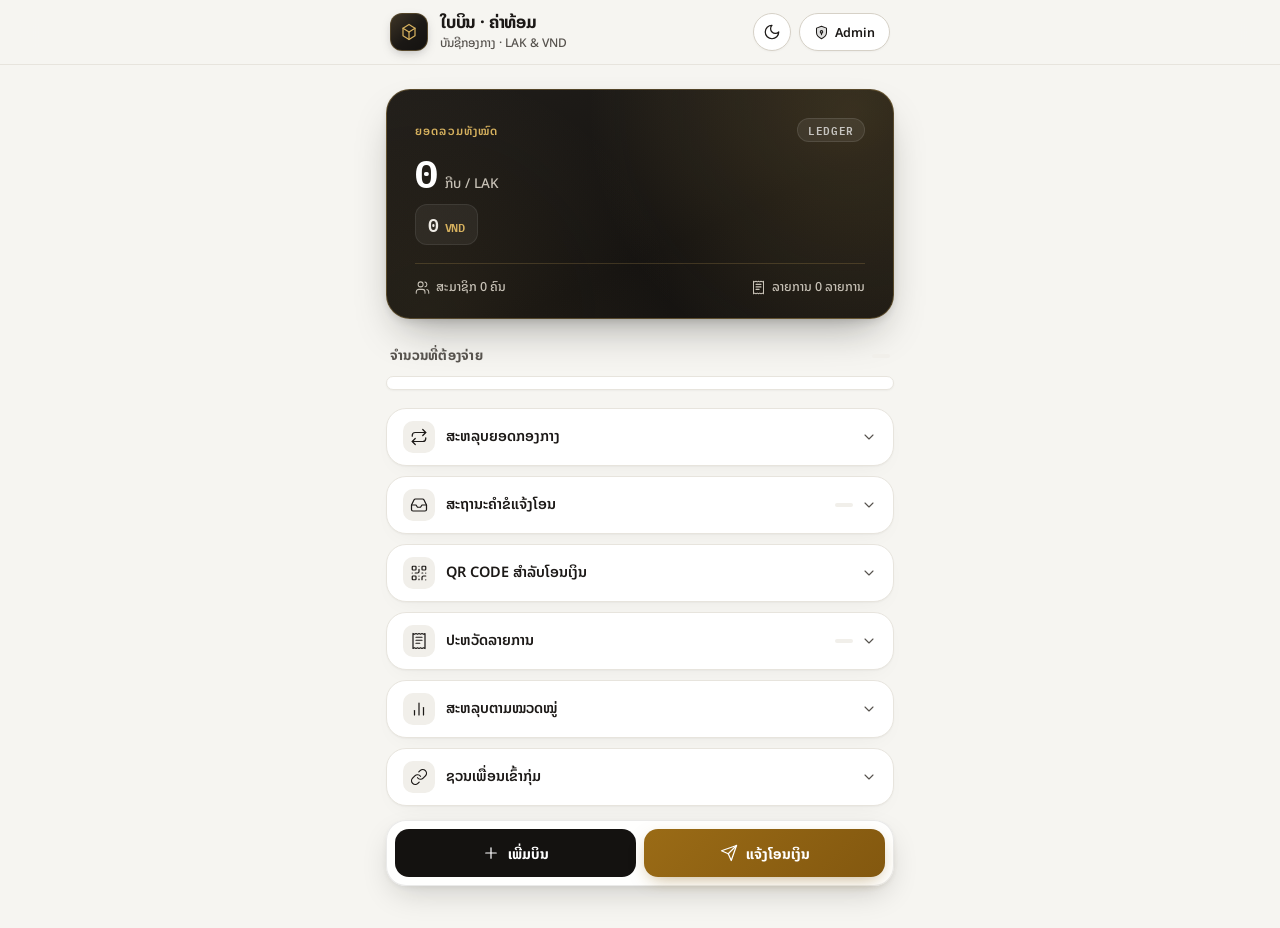
==== commit 881c55e9: "feat: redesign luxury light/dark UI, separate CSS, add logo & icons, fix bugs" ====
--- a/index.html
+++ b/index.html
@@ -3,1179 +3,707 @@
 
 <head>
   <meta charset="UTF-8">
-  <meta name="viewport" content="width=device-width, initial-scale=1.0, maximum-scale=1.0">
+  <meta name="viewport" content="width=device-width, initial-scale=1.0">
+  <meta name="theme-color" content="#F6F5F1">
   <title>ໃບບິນຄ່າທ້ອມ (LAK)</title>
 
+  <script>
+    (function () {
+      try {
+        var saved = localStorage.getItem('harnNganTheme');
+        var theme = (saved === 'dark' || saved === 'light')
+          ? saved
+          : (window.matchMedia && window.matchMedia('(prefers-color-scheme: dark)').matches ? 'dark' : 'light');
+        document.documentElement.setAttribute('data-theme', theme);
+        var m = document.querySelector('meta[name="theme-color"]');
+        if (m) m.setAttribute('content', theme === 'dark' ? '#0E0D0C' : '#F6F5F1');
+      } catch (e) {
+        document.documentElement.setAttribute('data-theme', 'light');
+      }
+    })();
+  </script>
 
   <link rel="preconnect" href="https://fonts.googleapis.com">
   <link rel="preconnect" href="https://fonts.gstatic.com" crossorigin>
-  <link href="https://fonts.googleapis.com/css2?family=Phetsarath:wght@400;700&display=swap" rel="stylesheet">
+  <link
+    href="https://fonts.googleapis.com/css2?family=IBM+Plex+Mono:wght@500;600;700&family=Noto+Sans+Lao:wght@400;500;600;700&family=Phetsarath:wght@400;700&display=swap"
+    rel="stylesheet">
   <!-- Firebase (compat SDK — simplest for CDN + runTransaction) -->
   <script src="https://www.gstatic.com/firebasejs/10.12.2/firebase-app-compat.js"></script>
   <script src="https://www.gstatic.com/firebasejs/10.12.2/firebase-database-compat.js"></script>
 
-  <style>
-    * {
-      font-family: 'Phetsarath OT', 'Phetsarath', sans-serif !important;
-    }
-
-    /* ---------- Accordion Sections ---------- */
-    details.section-accordion {
-      margin: 0 16px 12px;
-      background: var(--paper-card);
-      border-radius: var(--radius);
-      border: 1px solid var(--line);
-      overflow: hidden;
-    }
-
-    details.section-accordion summary {
-      padding: 14px 18px;
-      font-size: 14.5px;
-      font-weight: 700;
-      color: var(--navy);
-      cursor: pointer;
-      list-style: none;
-      display: flex;
-      justify-content: space-between;
-      align-items: center;
-      user-select: none;
-    }
-
-    details.section-accordion summary::-webkit-details-marker {
-      display: none;
-    }
-
-    details.section-accordion summary::after {
-      content: '▾';
-      font-size: 14px;
-      color: var(--navy2);
-      transition: transform 0.2s ease;
-    }
-
-    details.section-accordion[open] summary::after {
-      transform: rotate(180deg);
-    }
-
-    details.section-accordion .accordion-content {
-      padding: 0 16px 16px;
-    }
-
-    /* ============================================================
-   DESIGN TOKENS
-   ============================================================
-   ink    : #182226  near-black ledger ink
-   paper  : #ECE7D8  aged ledger-paper (khaki-warm, not cream-default)
-   navy   : #142C46  BCEL-style deep bank navy   (primary)
-   navy2  : #1F4368  lighter navy (surfaces)
-   gold   : #C79A3E  temple-gold accent (owed-to-you / positive)
-   coral  : #B85138  debt-red (you-owe / negative)
-   line   : #D8D0B8  hairline on paper
-   ============================================================ */
-    :root {
-      --ink: #211826;
-      --paper: #9d9c99;
-      --navy: #142C46;
-      --navy2: #1F4368;
-      --gold: #1e761c;
-      --coral: #B85138;
-      --line: #afadaf;
-      --paper-card: #d6d5d0;
-      --ok: #3F7D5C;
-      --radius: 35px;
-    }
-
-    * {
-      box-sizing: border-box;
-      -webkit-tap-highlight-color: transparent;
-    }
-
-    html,
-    body {
-      margin: 0;
-      padding: 0;
-    }
-
-    body {
-      background: var(--paper);
-      color: var(--ink);
-      font-family: 'Phetsarath', 'Sarabun', sans-serif;
-      min-height: 100vh;
-      padding-bottom: 96px;
-    }
-
-    h1,
-    h2,
-    h3,
-    .display {
-      font-family: 'Phetsarath', 'Kanit', sans-serif;
-      letter-spacing: .2px;
-    }
-
-    .mono {
-      font-family: 'IBM Plex Mono', monospace;
-    }
-
-    button {
-      font-family: inherit;
-      cursor: pointer;
-    }
-
-    button:disabled {
-      opacity: .5;
-      cursor: not-allowed;
-    }
-
-    /* ---------- Top bar ---------- */
-    .topbar {
-      background: var(--navy);
-      color: #ffffff;
-      padding: 18px 30px 22px;
-      border-radius: 0 0 50px 50px;
-      position: relative;
-    }
-
-    .topbar .brand {
-      display: flex;
-      align-items: center;
-      justify-content: space-between;
-    }
-
-    .topbar h1 {
-      margin: 0;
-      font-size: 20px;
-      font-weight: 800;
-      color: #ffffff;
-    }
-
-    .topbar .sub {
-      margin: 2px 0 0;
-      font-size: 12.5px;
-      opacity: .72;
-      font-weight: 500;
-    }
-
-    .admin-btn {
-      background: rgba(255, 255, 255, .12);
-      color: #fff;
-      border: 2px solid rgba(255, 0, 225, 0.25);
-      border-radius: 999px;
-      padding: 7px 14px;
-      font-size: 12.5px;
-      font-weight: 600;
-    }
-
-    .admin-btn.active {
-      background: var(--gold);
-      color: #20180a;
-      border-color: var(--gold);
-    }
-
-    /* ---------- Ticket / receipt hero (signature element) ---------- */
-    .ticket {
-      margin: 14px 20px 18px;
-      background: var(--paper-card);
-      border-radius: 40px;
-      position: relative;
-      box-shadow: 0 10px 24px -5px rgba(0, 41, 245, 0.45);
-      padding: 20px 50px 16px;
-    }
-
-    /*
-.ticket::before, .ticket::after{
-  content:""; position:absolute; left:0; right:0; height:10px;
-  background-image:radial-gradient(circle at 6px 5px, var(--paper) 5px, transparent 5.5px);
-  background-size:14px 10px; background-repeat:repeat-x;
-}
-*/
-
-    .ticket::before {
-      top: -1px;
-    }
-
-    .ticket::after {
-      bottom: -1px;
-      transform: scaleY(-1);
-    }
-
-    .ticket .eyebrow {
-      font-size: 20px;
-      text-transform: uppercase;
-      letter-spacing: 1.5px;
-      font-weight: 700;
-      color: var(--navy2);
-      opacity: .7;
-    }
-
-    .ticket .total {
-      font-size: 34px;
-      font-weight: 700;
-      margin: 4px 0 2px;
-      display: flex;
-      align-items: baseline;
-      gap: 6px;
-    }
-
-    .ticket .total small {
-      font-size: 15px;
-      font-weight: 600;
-      opacity: .6;
-    }
-
-    .ticket .meta-row {
-      display: flex;
-      justify-content: space-between;
-      margin-top: 14px;
-      padding-top: 12px;
-      border-top: 1px dashed var(--line);
-      font-size: 12.5px;
-      color: #080808;
-    }
-
-    /* ---------- Section labels ---------- */
-    .section {
-      padding: 0 16px;
-      margin-bottom: 20px;
-    }
-
-    .section-head {
-      display: flex;
-      align-items: center;
-      justify-content: space-between;
-      margin-bottom: 10px;
-    }
-
-    .section-head h2 {
-      font-size: 15px;
-      margin: 0;
-      font-weight: 700;
-      color: var(--navy);
-    }
-
-    .section-head .count {
-      font-size: 11.5px;
-      color: #4a473d;
-      font-weight: 600;
-    }
-
-    /* ---------- Cards ---------- */
-    .card {
-      background: var(--paper-card);
-      border-radius: var(--radius);
-      padding: 14px 16px;
-      margin-bottom: 10px;
-      border: 1px solid var(--line);
-    }
-
-    .balance-row {
-      display: flex;
-      align-items: center;
-      justify-content: space-between;
-      gap: 10px;
-    }
-
-    .balance-row .name {
-      font-weight: 600;
-      font-size: 14.5px;
-    }
-
-    .balance-row .amt {
-      font-weight: 700;
-      font-size: 15px;
-    }
-
-    .amt.pos {
-      color: var(--ok);
-    }
-
-    .amt.neg {
-      color: var(--coral);
-    }
-
-    .tag {
-      font-size: 10.5px;
-      padding: 2px 8px;
-      border-radius: 999px;
-      font-weight: 700;
-      letter-spacing: .3px;
-    }
-
-    .tag.pos {
-      background: #e4f1ea;
-      color: var(--ok);
-    }
-
-    .tag.neg {
-      background: #f4e6e0;
-      color: var(--coral);
-    }
-
-    .settle-item {
-      display: flex;
-      align-items: center;
-      gap: 10px;
-      padding: 12px 0;
-      border-bottom: 1px solid var(--line);
-    }
-
-    .settle-item:last-child {
-      border-bottom: none;
-    }
-
-    .settle-arrow {
-      color: var(--navy2);
-      font-size: 16px;
-    }
-
-    .settle-names {
-      flex: 1;
-      font-size: 13.5px;
-      font-weight: 600;
-    }
-
-    .settle-amt {
-      font-weight: 700;
-      font-size: 14px;
-      color: var(--navy);
-    }
-
-    .pay-btn {
-      background: var(--navy);
-      color: #fff;
-      border: none;
-      border-radius: 8px;
-      padding: 7px 12px;
-      font-size: 12px;
-      font-weight: 700;
-    }
-
-    .expense-row {
-      display: flex;
-      justify-content: space-between;
-      align-items: flex-start;
-      padding: 10px 0;
-      border-bottom: 1px solid var(--line);
-    }
-
-    .expense-row:last-child {
-      border-bottom: none;
-    }
-
-    .expense-row .desc {
-      font-weight: 600;
-      font-size: 13.5px;
-    }
-
-    .expense-row .meta {
-      font-size: 11.5px;
-      color: #4a473d;
-      margin-top: 2px;
-    }
-
-    .expense-row .amt {
-      font-weight: 700;
-      font-size: 14px;
-    }
-
-    .empty {
-      text-align: center;
-      padding: 28px 10px;
-      color: #8b8570;
-      font-size: 13px;
-    }
-
-    /* ---------- Category breakdown chart ---------- */
-    .cat-bar-row {
-      margin-bottom: 12px;
-    }
-
-    .cat-bar-row:last-child {
-      margin-bottom: 0;
-    }
-
-    .cat-bar-label {
-      display: flex;
-      justify-content: space-between;
-      font-size: 12.5px;
-      font-weight: 600;
-      margin-bottom: 5px;
-    }
-
-    .cat-bar-track {
-      background: #e7e3d4;
-      border-radius: 999px;
-      height: 10px;
-      overflow: hidden;
-    }
-
-    .cat-bar-fill {
-      height: 100%;
-      border-radius: 999px;
-      background: var(--navy);
-    }
-
-    /* ---------- Expense row admin actions ---------- */
-    .exp-actions {
-      display: flex;
-      gap: 6px;
-      margin-top: 6px;
-    }
-
-    .exp-actions button {
-      border: none;
-      border-radius: 7px;
-      padding: 5px 10px;
-      font-size: 11px;
-      font-weight: 700;
-    }
-
-    .exp-edit-btn {
-      background: var(--navy2);
-      color: #fff;
-    }
-
-    .exp-del-btn {
-      background: var(--coral);
-      color: #fff;
-    }
-
-    /* ---------- QR card ---------- */
-    .qr-card {
-      display: flex;
-      flex-direction: column;
-      align-items: center;
-      gap: 10px;
-      padding: 18px 16px;
-    }
-
-    .qr-card img {
-      width: 180px;
-      height: 180px;
-      object-fit: contain;
-      border-radius: 8px;
-      background: #fff;
-      border: 1px solid var(--line);
-    }
-
-    .qr-card .cap {
-      font-size: 12px;
-      color: #4a473d;
-      text-align: center;
-    }
-
-    /* ---------- FAB ---------- */
-    .fab {
-      position: fixed;
-      right: 18px;
-      bottom: 18px;
-      background: var(--gold);
-      color: #221a08;
-      border: none;
-      border-radius: 999px;
-      padding: 15px 20px;
-      font-weight: 800;
-      font-size: 14px;
-      box-shadow: 0 10px 22px -8px rgba(0, 0, 0, .4);
-      display: flex;
-      align-items: center;
-      gap: 8px;
-      z-index: 40;
-    }
-
-    /* ---------- Modal ---------- */
-    .overlay {
-      position: fixed;
-      inset: 0;
-      background: rgba(15, 20, 24, .55);
-      display: none;
-      align-items: flex-end;
-      justify-content: center;
-      z-index: 100;
-    }
-
-    .overlay.show {
-      display: flex;
-    }
-
-    .sheet {
-      background: var(--paper-card);
-      width: 100%;
-      max-width: 480px;
-      border-radius: 20px 20px 0 0;
-      padding: 20px 18px calc(20px + env(safe-area-inset-bottom));
-      max-height: 88vh;
-      overflow-y: auto;
-      animation: slideup .22s ease-out;
-    }
-
-    @keyframes slideup {
-      from {
-        transform: translateY(24px);
-        opacity: 0;
-      }
-
-      to {
-        transform: translateY(0);
-        opacity: 1;
-      }
-    }
-
-    .sheet h3 {
-      margin: 0 0 4px;
-      font-size: 18px;
-      color: var(--navy);
-    }
-
-    .sheet .close {
-      position: absolute;
-      top: 14px;
-      right: 16px;
-      background: none;
-      border: none;
-      font-size: 20px;
-      color: #8b8570;
-    }
-
-    .field {
-      margin-bottom: 14px;
-    }
-
-    .field label {
-      display: block;
-      font-size: 12.5px;
-      font-weight: 600;
-      color: #54503f;
-      margin-bottom: 5px;
-    }
-
-    .field input,
-    .field select,
-    .field textarea {
-      width: 100%;
-      padding: 11px 12px;
-      border-radius: 10px;
-      border: 1px solid var(--line);
-      font-size: 14.5px;
-      font-family: 'Phetsarath', 'Sarabun', sans-serif;
-      background: #fff;
-    }
-
-    .field input.mono {
-      font-family: 'IBM Plex Mono', monospace;
-    }
-
-    .payer-row {
-      display: flex;
-      gap: 7px;
-      align-items: center;
-      margin-bottom: 8px;
-    }
-
-    .payer-row select {
-      flex: 1.3;
-    }
-
-    .payer-row input {
-      flex: 1;
-      min-width: 0;
-    }
-
-    .payer-row .rm-payer {
-      background: none;
-      border: none;
-      color: var(--coral);
-      font-size: 18px;
-      font-weight: 800;
-      flex: 0 0 auto;
-      padding: 0 4px;
-    }
-
-    .payer-row select.payer-currency {
-      flex: 0 0 78px;
-    }
-
-    .chip-list {
-      display: flex;
-      flex-wrap: wrap;
-      gap: 8px;
-    }
-
-    .chip {
-      padding: 8px 13px;
-      border-radius: 999px;
-      border: 1px solid var(--line);
-      font-size: 13px;
-      font-weight: 600;
-      background: #fff;
-      color: var(--ink);
-    }
-
-    .chip.on {
-      background: var(--navy);
-      color: #fff;
-      border-color: var(--navy);
-    }
-
-    .primary-btn {
-      width: 100%;
-      background: var(--navy);
-      color: #fff;
-      border: none;
-      border-radius: 12px;
-      padding: 13px;
-      font-weight: 700;
-      font-size: 15px;
-      display: flex;
-      align-items: center;
-      justify-content: center;
-      gap: 8px;
-    }
-
-    .ghost-btn {
-      width: 100%;
-      background: transparent;
-      color: var(--coral);
-      border: 1px solid var(--coral);
-      border-radius: 12px;
-      padding: 11px;
-      font-weight: 700;
-      font-size: 14px;
-      margin-top: 8px;
-    }
-
-    .err-msg {
-      color: var(--coral);
-      font-size: 12.5px;
-      margin-top: 6px;
-      font-weight: 600;
-      display: none;
-    }
-
-    .err-msg.show {
-      display: block;
-    }
-
-    .spinner {
-      width: 15px;
-      height: 15px;
-      border: 2px solid rgba(255, 255, 255, .4);
-      border-top-color: #fff;
-      border-radius: 50%;
-      animation: spin .6s linear infinite;
-    }
-
-    @keyframes spin {
-      to {
-        transform: rotate(360deg);
-      }
-    }
-
-    /* payment request card (admin) */
-    .req-card {
-      padding: 14px 16px;
-    }
-
-    .req-card .top {
-      display: flex;
-      justify-content: space-between;
-      align-items: center;
-      margin-bottom: 6px;
-    }
-
-    .req-card .who {
-      font-weight: 700;
-      font-size: 14px;
-    }
-
-    .req-card .status-pill {
-      font-size: 10.5px;
-      padding: 2px 9px;
-      border-radius: 999px;
-      font-weight: 700;
-    }
-
-    .status-pill.pending {
-      background: #f4ecd6;
-      color: #8a6a1c;
-    }
-
-    .status-pill.approved {
-      background: #e4f1ea;
-      color: var(--ok);
-    }
-
-    .status-pill.partial {
-      background: #eee1d2;
-      color: #96602c;
-    }
-
-    .status-pill.rejected {
-      background: #f4e6e0;
-      color: var(--coral);
-    }
-
-    .req-card .num {
-      font-size: 12px;
-      color: #4a473d;
-      margin-bottom: 10px;
-    }
-
-    .req-actions {
-      display: flex;
-      gap: 8px;
-    }
-
-    .req-actions button {
-      flex: 1;
-      border: none;
-      border-radius: 9px;
-      padding: 9px 6px;
-      font-size: 12px;
-      font-weight: 700;
-    }
-
-    .act-full {
-      background: var(--ok);
-      color: #fff;
-    }
-
-    .act-partial {
-      background: var(--gold);
-      color: #20180a;
-    }
-
-    .act-reject {
-      background: var(--coral);
-      color: #fff;
-    }
-
-    .cancel-req-btn {
-      background: transparent;
-      border: 1px solid var(--coral);
-      color: var(--coral);
-      border-radius: 8px;
-      padding: 6px 12px;
-      font-size: 11.5px;
-      font-weight: 700;
-      margin-top: 8px;
-    }
-
-    .member-pill {
-      display: flex;
-      align-items: center;
-      justify-content: space-between;
-      padding: 10px 4px;
-      border-bottom: 1px solid var(--line);
-      font-size: 13.5px;
-    }
-
-    .member-pill:last-child {
-      border-bottom: none;
-    }
-
-    .del-x {
-      background: none;
-      border: none;
-      color: var(--coral);
-      font-size: 16px;
-      font-weight: 800;
-    }
-
-    .toast {
-      position: fixed;
-      left: 50%;
-      bottom: 90px;
-      transform: translateX(-50%);
-      background: var(--ink);
-      color: #fff;
-      padding: 10px 18px;
-      border-radius: 999px;
-      font-size: 13px;
-      z-index: 200;
-      opacity: 0;
-      transition: opacity .25s;
-      font-weight: 600;
-      pointer-events: none;
-    }
-
-    .toast.show {
-      opacity: 1;
-    }
-
-    .lock-screen {
-      position: fixed;
-      inset: 0;
-      background: var(--navy);
-      color: #fff;
-      display: flex;
-      flex-direction: column;
-      align-items: center;
-      justify-content: center;
-      gap: 16px;
-      z-index: 300;
-      padding: 24px;
-      text-align: center;
-    }
-
-    .lock-screen input {
-      width: 200px;
-      text-align: center;
-      letter-spacing: 8px;
-      font-size: 22px;
-      padding: 12px;
-      border-radius: 12px;
-      border: none;
-      font-family: 'IBM Plex Mono', monospace;
-    }
-
-    .hidden {
-      display: none !important;
-    }
-  </style>
+  <!-- วางไฟล์โลโก้แถบ URL ชื่อ favicon.png และโลโก้เว็บไซต์ชื่อ logo.png ในโฟลเดอร์โปรเจกต์นี้ -->
+  <link rel="icon" type="image/png" sizes="64x64" href="./icons/favicon.png">
+  <link rel="icon" type="image/png" sizes="32x32" href="./icons/favicon-32.png">
+  <link rel="apple-touch-icon" sizes="180x180" href="./icons/apple-touch-icon.png">
+  <link rel="apple-touch-icon" href="./logo.png">
+  <link rel="manifest" href="./manifest.webmanifest">
+  <link rel="stylesheet" href="./styles.css">
 </head>
 
 <body>
+  <!-- html-validate-disable no-inline-style, no-implicit-button-type, attribute-allowed-values, empty-heading, no-trailing-whitespace, autocomplete-password -->
 
   <!-- ============ TOP BAR ============ -->
-  <div class="topbar">
+  <header class="topbar">
     <div class="brand">
-      <div>
-        <h1>ໃບບິນ · ຄ່າທ້ອມ</h1>
-        <p class="sub" id="groupSubtitle">ຍອດລວມ (LAK)</p>
-      </div>
-      <button class="admin-btn" id="adminToggleBtn">🔑 Admin</button>
+      <div class="brand-left">
+        <!-- ຊ່ອງໂລໂກ້ເວັບໄຊ: ວາງໄຟລ໌ຊື່ logo.png ໃນໂຟລເດີໂປຣເຈັກນີ້ (ຖ້າຍັງບໍ່ມີໄຟລ໌ ຈະສະແດງໄອຄອນສຳຮອງອັດຕະໂນມັດ) -->
+        <div class="brand-mark" id="siteLogoWrap">
+          <img id="siteLogoImg" class="brand-logo-img" src="./logo.png" alt="ໂລໂກ້ເວັບໄຊ" style="display:none;">
+          <svg id="siteLogoFallback" class="ico" viewBox="0 0 24 24" aria-hidden="true">
+            <path d="M12 2 4 7v10l8 5 8-5V7l-8-5Z" />
+            <path d="M12 22V12" />
+            <path d="m20 7-8 5-8-5" />
+          </svg>
+        </div>
+        <div>
+          <h1>ໃບບິນ · ຄ່າທ້ອມ</h1>
+          <p class="sub" id="groupSubtitle">ບັນຊີກອງກາງ · LAK &amp; VND</p>
+        </div>
+      </div>
+      <div class="topbar-actions">
+        <button type="button" class="theme-btn" id="themeToggleBtn" aria-label="ສະຫຼັບໂໝດກາງວັນ / ກາງຄືນ"
+          aria-pressed="false" title="ສະຫຼັບໂໝດກາງວັນ / ກາງຄືນ">
+          <svg class="ico ico-moon" viewBox="0 0 24 24" aria-hidden="true">
+            <path d="M12 3a6 6 0 0 0 9 9 9 9 0 1 1-9-9Z" />
+          </svg>
+          <svg class="ico ico-sun" viewBox="0 0 24 24" aria-hidden="true">
+            <circle cx="12" cy="12" r="4" />
+            <path d="M12 2v2" />
+            <path d="M12 20v2" />
+            <path d="m4.93 4.93 1.41 1.41" />
+            <path d="m17.66 17.66 1.41 1.41" />
+            <path d="M2 12h2" />
+            <path d="M20 12h2" />
+            <path d="m6.34 17.66-1.41 1.41" />
+            <path d="m19.07 4.93-1.41 1.41" />
+          </svg>
+        </button>
+        <button type="button" class="admin-btn" id="adminToggleBtn" aria-label="ສະຫຼັບໂໝດແອັດມິນ">
+          <svg class="ico ico-sm" viewBox="0 0 24 24" aria-hidden="true">
+            <path class="ico-fill" d="M12 22s8-4 8-10V5l-8-3-8 3v7c0 6 8 10 8 10z" />
+            <path d="M12 22s8-4 8-10V5l-8-3-8 3v7c0 6 8 10 8 10z" />
+            <circle cx="12" cy="11" r="2" />
+            <path d="M12 13v2.5" />
+          </svg>
+          <span>Admin</span>
+        </button>
+      </div>
     </div>
-  </div>
-
-  <!-- ============ HERO TICKET ============ -->
-  <div class="ticket">
-    <div class="eyebrow">ຍອດລວມທັງຫມົດ</div>
-    <div class="total mono"><span id="totalExpense">0</span><small>ກີບ / LAK</small></div>
-    <div class="total mono" style="font-size:20px; margin-top:2px;"><span id="totalExpenseVND">0</span><small>VND</small></div>
-    <div class="meta-row">
-      <span id="memberCountLabel">ສະມາຊິກ 0 ຄົນ</span>
-      <span id="expenseCountLabel">ລາຍການ 0 ລາຍການ</span>
-    </div>
-  </div>
-
-  <!-- ============ BALANCES ============ -->
-  <div class="section">
-    <div class="section-head">
-      <h2>ຈຳນວນທີ່ຕ້ອງຈ່າຍ</h2><span class="count" id="balanceCount"></span>
-    </div>
-    <div id="balanceList" class="card" style="padding:6px 16px;"></div>
-  </div>
-
-  <details class="section-accordion">
-    <summary>
-      <span>🤝 ສະຫລຸບຍອດກອງກາງ</span>
-    </summary>
-    <div class="accordion-content">
-      <div class="section-head" style="margin-top:10px;">
-        <h2>ຕ້ອງຈ່າຍ</h2>
-      </div>
-      <div id="settleInList" class="card" style="padding:4px 16px;"></div>
-      <div class="section-head" style="margin-top:10px;">
-        <h2>ຕ້ອງຈ່າຍຄືນ</h2>
-      </div>
-      <div id="settleOutList" class="card" style="padding:4px 16px;"></div>
-    </div>
-  </details>
-
-  <details class="section-accordion">
-    <summary>
-      <span>📩 ສະຖານະຄຳຂໍແຈ້ງໂອນ</span>
-      <span class="count" id="publicReqCount"></span>
-    </summary>
-    <div class="accordion-content">
-      <div id="publicRequestList" class="card" style="padding:4px 16px; margin-top:10px;"></div>
-    </div>
-  </details>
-
-  <details class="section-accordion">
-    <summary>
-      <span>📲 QR CODE (BCEL One)</span>
-    </summary>
-    <div class="accordion-content">
-      <div class="card qr-card" style="border:none; padding:10px 0 0; background:transparent;">
-        <img id="qrImg" src="" alt="BCEL One QR" style="display:none;">
-        <button type="button" class="pay-btn" id="downloadQrBtn"
-          style="display:none; margin-top:4px; background:var(--navy2);">📥 ດາວໂຫລດ QR Code</button>
-        <div id="qrEmpty" class="empty" style="padding:8px;">ຍັງບໍ່ມີຮູບ QR — ແອັດມິນສາມາດເພີ່ມລິ້ງຮູບໄດ້ໃນໂໝດແອັດມິນ
+  </header>
+
+  <main class="app-shell">
+    <!-- ============ HERO PRIVATE-BANKING CARD ============ -->
+    <section class="ticket" aria-label="ສະຫລຸບຍອດລວມ">
+      <div class="ticket-top-row">
+        <div class="eyebrow">ຍອດລວມທັງໝົດ</div>
+        <span class="ticket-chip mono">LEDGER</span>
+      </div>
+      <div class="total mono">
+        <span id="totalExpense">0</span><small>ກີບ / LAK</small>
+        <span id="totalLAKOverrideBadge" class="override-badge hidden">ປັບເອງ</span>
+      </div>
+      <div class="total-sub mono">
+        <span id="totalExpenseVND">0</span><small>VND</small>
+        <span id="totalVNDOverrideBadge" class="override-badge hidden">ປັບເອງ</span>
+      </div>
+      <div class="meta-row">
+        <span class="meta-item">
+          <svg class="ico ico-sm" viewBox="0 0 24 24" aria-hidden="true">
+            <path d="M16 21v-2a4 4 0 0 0-4-4H6a4 4 0 0 0-4 4v2" />
+            <circle cx="9" cy="7" r="4" />
+            <path d="M22 21v-2a4 4 0 0 0-3-3.87" />
+            <path d="M16 3.13a4 4 0 0 1 0 7.75" />
+          </svg>
+          <span id="memberCountLabel">ສະມາຊິກ 0 ຄົນ</span>
+        </span>
+        <span class="meta-item">
+          <svg class="ico ico-sm" viewBox="0 0 24 24" aria-hidden="true">
+            <path d="M4 2v20l2-1 2 1 2-1 2 1 2-1 2 1 2-1 2 1V2l-2 1-2-1-2 1-2-1-2 1-2-1-2 1Z" />
+            <path d="M8 7h8" />
+            <path d="M8 11h8" />
+            <path d="M8 15h5" />
+          </svg>
+          <span id="expenseCountLabel">ລາຍການ 0 ລາຍການ</span>
+        </span>
+      </div>
+    </section>
+
+    <!-- ============ BALANCES ============ -->
+    <section class="section">
+      <div class="section-head">
+        <h2>ຈຳນວນທີ່ຕ້ອງຈ່າຍ</h2>
+        <span class="count" id="balanceCount"></span>
+      </div>
+      <div id="balanceList" class="card" style="padding:6px 12px;"></div>
+    </section>
+
+    <!-- ============ ACCORDION: SETTLEMENT ============ -->
+    <details class="section-accordion">
+      <summary>
+        <span class="acc-title">
+          <span class="acc-icon" aria-hidden="true">
+            <svg class="ico" viewBox="0 0 24 24">
+              <path d="m17 2 4 4-4 4" />
+              <path d="M3 11v-1a4 4 0 0 1 4-4h14" />
+              <path d="m7 22-4-4 4-4" />
+              <path d="M21 13v1a4 4 0 0 1-4 4H3" />
+            </svg>
+          </span>
+          <span>ສະຫລຸບຍອດກອງກາງ</span>
+        </span>
+        <span class="acc-right">
+          <svg class="ico acc-chevron" viewBox="0 0 24 24" aria-hidden="true">
+            <path d="m6 9 6 6 6-6" />
+          </svg>
+        </span>
+      </summary>
+      <div class="accordion-content">
+        <div class="section-head" style="margin-top:12px;">
+          <h2>ຕ້ອງຈ່າຍ</h2>
         </div>
-        <div class="cap">ສະແກນແລ້ວກົດ "ແຈ້ງໂອນເງິນ"</div>
-      </div>
-    </div>
-  </details>
-
-  <details class="section-accordion">
-    <summary>
-      <span>📜 ປະຫວັດລາຍການ</span>
-      <span class="count" id="expListCount"></span>
-    </summary>
-    <div class="accordion-content">
-      <div class="field" style="margin:10px 0 8px;">
-        <input type="text" id="expenseSearchInput" placeholder="🔍 ຄົ້ນຫາຕາມລາຍລະອຽດ ຫລື ຊື່ຄົນ">
-      </div>
-      <div id="expenseList" class="card" style="padding:4px 16px;"></div>
-    </div>
-  </details>
-
-  <details class="section-accordion">
-    <summary>
-      <span>📊 ສະຫລຸບຕາມໝວດໝູ່</span>
-    </summary>
-    <div class="accordion-content">
-      <div id="categoryChart" class="card" style="border:none; padding:10px 0 0; background:transparent;"></div>
-    </div>
-  </details>
-
-  <details class="section-accordion">
-    <summary>
-      <span>🔗 ຊວນເພື່ອນເຂົ້າກຸ່ມ</span>
-    </summary>
-    <div class="accordion-content">
-      <div class="card qr-card" style="border:none; padding:10px 0 0; background:transparent;">
-        <img id="inviteQrImg" src="" alt="Invite QR"
-          style="width:150px; height:150px; object-fit:contain; border-radius:8px; background:#fff; border:1px solid var(--line);">
-        <div class="cap">ໃຫ້ໝູ່ສະແກນ QR ນີ້ ຫລື ກົດປຸ່ມຄັດລອກລິ້ງເພື່ອສົ່ງໃຫ້ໝູ່</div>
-        <button type="button" class="pay-btn" id="copyLinkBtn" style="background:var(--navy2);">🔗 ຄັດລອກລິ້ງ</button>
-      </div>
-    </div>
-  </details>
-
-
-  <!-- ============ EXPENSE HISTORY ============ 
-<div class="section">
-  <div class="section-head"><h2>ປະຫວັດລາຍການ</h2><span class="count" id="expListCount"></span></div>
-  <div class="field" style="margin-bottom:8px;">
-    <input type="text" id="expenseSearchInput" placeholder="🔍 ຄົ້ນຫາຕາມລາຍລະອຽດ ຫລື ຊື່ຄົນ">
-  </div>
-  <div id="expenseList" class="card" style="padding:4px 16px;"></div>
-</div>
--->
-
-  <!-- ============ CATEGORY BREAKDOWN CHART ============ 
-<div class="section">
-  <div class="section-head"><h2>ສະຫລຸບຕາມໝວດໝູ່</h2></div>
-  <div id="categoryChart" class="card" style="padding:14px 16px;"></div>
-</div>
--->
-
-  <!-- ============ ADMIN: MEMBERS ============ -->
-  <div class="section admin-only hidden" id="adminMembersSection">
-    <div class="section-head">
-      <h2>ຈັດການສະມາຊິກ</h2>
-    </div>
-    <div class="card" style="padding:6px 16px;" id="memberMgmtList"></div>
-    <div class="card">
-      <div class="field" style="margin-bottom:8px;">
-        <input type="text" id="newMemberName" placeholder="ຊື່ສະມາຊິກໃໝ່">
-      </div>
-      <button class="primary-btn" id="addMemberBtn"><span>+ ເພີ່ມສະມາຊິກ</span></button>
-    </div>
-  </div>
-
-
-  <!-- ============ ADMIN: PAYMENT REQUESTS ============ -->
-  <details class="section-accordion admin-only hidden" id="adminRequestsSection">
-    <summary>
-      <span>💳 ຄຳຂໍແຈ້ງໂອນເງິນ</span>
-      <span class="count" id="reqCount"></span>
-    </summary>
-    <div class="accordion-content">
-      <div id="requestList" style="margin-top: 10px;"></div>
-    </div>
-  </details>
-
-  <!-- ============ ADMIN: QR + SETTINGS ============ -->
-  <div class="section admin-only hidden" id="adminSettingsSection">
-    <div class="section-head">
-      <h2>ຕັ້ງຄ່າກຸ່ນ</h2>
-    </div>
-    <div class="card">
+        <div id="settleInList" class="card" style="padding:4px 16px; box-shadow:none; background:var(--bg);"></div>
+        <div class="section-head" style="margin-top:12px;">
+          <h2>ຕ້ອງຈ່າຍຄືນ</h2>
+        </div>
+        <div id="settleOutList" class="card"
+          style="padding:4px 16px; box-shadow:none; background:var(--bg); margin-bottom:0;"></div>
+      </div>
+    </details>
+
+    <!-- ============ ACCORDION: PUBLIC REQUESTS ============ -->
+    <details class="section-accordion">
+      <summary>
+        <span class="acc-title">
+          <span class="acc-icon" aria-hidden="true">
+            <svg class="ico" viewBox="0 0 24 24">
+              <polyline points="22 12 16 12 14 15 10 15 8 12 2 12" />
+              <path
+                d="M5.45 5.11 2 12v6a2 2 0 0 0 2 2h16a2 2 0 0 0 2-2v-6l-3.45-6.89A2 2 0 0 0 16.76 4H7.24a2 2 0 0 0-1.79 1.11z" />
+            </svg>
+          </span>
+          <span>ສະຖານະຄຳຂໍແຈ້ງໂອນ</span>
+        </span>
+        <span class="acc-right">
+          <span class="count" id="publicReqCount"></span>
+          <svg class="ico acc-chevron" viewBox="0 0 24 24" aria-hidden="true">
+            <path d="m6 9 6 6 6-6" />
+          </svg>
+        </span>
+      </summary>
+      <div class="accordion-content">
+        <div id="publicRequestList" class="card"
+          style="padding:4px 14px; margin:10px 0 0; box-shadow:none; background:var(--bg);"></div>
+      </div>
+    </details>
+
+    <!-- ============ ACCORDION: QR CODE ============ -->
+    <details class="section-accordion">
+      <summary>
+        <span class="acc-title">
+          <span class="acc-icon" aria-hidden="true">
+            <svg class="ico" viewBox="0 0 24 24">
+              <rect width="5" height="5" x="3" y="3" rx="1" />
+              <rect width="5" height="5" x="16" y="3" rx="1" />
+              <rect width="5" height="5" x="3" y="16" rx="1" />
+              <path d="M21 16h-3a2 2 0 0 0-2 2v3" />
+              <path d="M21 21v.01" />
+              <path d="M12 7v3a2 2 0 0 1-2 2H7" />
+              <path d="M3 12h.01" />
+              <path d="M12 3h.01" />
+              <path d="M12 16v.01" />
+              <path d="M16 12h1" />
+              <path d="M21 12v.01" />
+              <path d="M12 21v-1" />
+            </svg>
+          </span>
+          <span>QR CODE ສຳລັບໂອນເງິນ</span>
+        </span>
+        <span class="acc-right">
+          <svg class="ico acc-chevron" viewBox="0 0 24 24" aria-hidden="true">
+            <path d="m6 9 6 6 6-6" />
+          </svg>
+        </span>
+      </summary>
+      <div class="accordion-content">
+        <!-- QR Currency Tabs -->
+        <div class="qr-section-tabs">
+          <button type="button" class="active" data-qr-tab="lak">ກີບ · BCEL One</button>
+          <button type="button" data-qr-tab="vnd">VND · ເວຍດນາມ</button>
+        </div>
+
+        <!-- LAK QR Tab -->
+        <div class="qr-tab-content active" id="qrTabLAK">
+          <div class="card qr-card" style="border:none; box-shadow:none; margin:0; background:transparent;">
+            <img id="qrImg" src="" alt="BCEL One QR" style="display:none;">
+            <button type="button" class="qr-dl-btn" id="downloadQrBtn" style="display:none;">
+              <svg class="ico ico-sm" viewBox="0 0 24 24" aria-hidden="true">
+                <path d="M21 15v4a2 2 0 0 1-2 2H5a2 2 0 0 1-2-2v-4" />
+                <polyline points="7 10 12 15 17 10" />
+                <line x1="12" x2="12" y1="15" y2="3" />
+              </svg>
+              <span>ດາວໂຫລດ QR (ກີບ)</span>
+            </button>
+            <div id="qrEmpty" class="empty" style="padding:10px;">ຍັງບໍ່ມີຮູບ QR ກີບ —
+              ແອັດມິນສາມາດເພີ່ມຮູບໄດ້ໃນໂໝດແອັດມິນ</div>
+            <div class="cap">ສະແກນແລ້ວກົດ "ແຈ້ງໂອນເງິນ"</div>
+          </div>
+        </div>
+
+        <!-- VND QR Tab -->
+        <div class="qr-tab-content" id="qrTabVND">
+          <div class="card qr-card" style="border:none; box-shadow:none; margin:0; background:transparent;">
+            <img id="qrImgVND" src="" alt="VND QR" style="display:none;">
+            <button type="button" class="qr-dl-btn" id="downloadQrVNDBtn" style="display:none;">
+              <svg class="ico ico-sm" viewBox="0 0 24 24" aria-hidden="true">
+                <path d="M21 15v4a2 2 0 0 1-2 2H5a2 2 0 0 1-2-2v-4" />
+                <polyline points="7 10 12 15 17 10" />
+                <line x1="12" x2="12" y1="15" y2="3" />
+              </svg>
+              <span>ດາວໂຫລດ QR (VND)</span>
+            </button>
+            <div id="qrEmptyVND" class="empty" style="padding:10px;">ຍັງບໍ່ມີຮູບ QR VND —
+              ແອັດມິນສາມາດເພີ່ມຮູບໄດ້ໃນໂໝດແອັດມິນ</div>
+            <div class="cap">ສະແກນເພື່ອໂອນເງິນ VND</div>
+          </div>
+        </div>
+      </div>
+    </details>
+
+    <!-- ============ ACCORDION: EXPENSE HISTORY ============ -->
+    <details class="section-accordion">
+      <summary>
+        <span class="acc-title">
+          <span class="acc-icon" aria-hidden="true">
+            <svg class="ico" viewBox="0 0 24 24">
+              <path d="M4 2v20l2-1 2 1 2-1 2 1 2-1 2 1 2-1 2 1V2l-2 1-2-1-2 1-2-1-2 1-2-1-2 1Z" />
+              <path d="M8 7h8" />
+              <path d="M8 11h8" />
+              <path d="M8 15h5" />
+            </svg>
+          </span>
+          <span>ປະຫວັດລາຍການ</span>
+        </span>
+        <span class="acc-right">
+          <span class="count" id="expListCount"></span>
+          <svg class="ico acc-chevron" viewBox="0 0 24 24" aria-hidden="true">
+            <path d="m6 9 6 6 6-6" />
+          </svg>
+        </span>
+      </summary>
+      <div class="accordion-content">
+        <div class="field" style="margin:12px 0 10px;">
+          <input type="search" id="expenseSearchInput" placeholder="ຄົ້ນຫາຕາມລາຍລະອຽດ, ໝາຍເຫດ ຫລື ຊື່ຄົນ"
+            aria-label="ຄົ້ນຫາລາຍການ">
+        </div>
+        <div id="expenseList" class="card"
+          style="padding:4px 14px; margin-bottom:0; box-shadow:none; background:var(--bg);"></div>
+      </div>
+    </details>
+
+    <!-- ============ ACCORDION: CATEGORY BREAKDOWN ============ -->
+    <details class="section-accordion">
+      <summary>
+        <span class="acc-title">
+          <span class="acc-icon" aria-hidden="true">
+            <svg class="ico" viewBox="0 0 24 24">
+              <line x1="18" x2="18" y1="20" y2="10" />
+              <line x1="12" x2="12" y1="20" y2="4" />
+              <line x1="6" x2="6" y1="20" y2="14" />
+            </svg>
+          </span>
+          <span>ສະຫລຸບຕາມໝວດໝູ່</span>
+        </span>
+        <span class="acc-right">
+          <svg class="ico acc-chevron" viewBox="0 0 24 24" aria-hidden="true">
+            <path d="m6 9 6 6 6-6" />
+          </svg>
+        </span>
+      </summary>
+      <div class="accordion-content">
+        <div id="categoryChart" class="card"
+          style="border:none; box-shadow:none; padding:12px 2px 2px; margin:0; background:transparent;"></div>
+      </div>
+    </details>
+
+    <!-- ============ ACCORDION: INVITE ============ -->
+    <details class="section-accordion">
+      <summary>
+        <span class="acc-title">
+          <span class="acc-icon" aria-hidden="true">
+            <svg class="ico" viewBox="0 0 24 24">
+              <path d="M10 13a5 5 0 0 0 7.54.54l3-3a5 5 0 0 0-7.07-7.07l-1.72 1.71" />
+              <path d="M14 11a5 5 0 0 0-7.54-.54l-3 3a5 5 0 0 0 7.07 7.07l1.71-1.71" />
+            </svg>
+          </span>
+          <span>ຊວນເພື່ອນເຂົ້າກຸ່ມ</span>
+        </span>
+        <span class="acc-right">
+          <svg class="ico acc-chevron" viewBox="0 0 24 24" aria-hidden="true">
+            <path d="m6 9 6 6 6-6" />
+          </svg>
+        </span>
+      </summary>
+      <div class="accordion-content">
+        <div class="card qr-card" style="border:none; box-shadow:none; margin:0; background:transparent;">
+          <img id="inviteQrImg" src="" alt="Invite QR" style="width:156px; height:156px;">
+          <div class="cap">ໃຫ້ໝູ່ສະແກນ QR ນີ້ ຫລື ກົດປຸ່ມຄັດລອກລິ້ງເພື່ອສົ່ງໃຫ້ໝູ່</div>
+          <button type="button" class="pay-btn" id="copyLinkBtn">
+            <svg class="ico ico-sm" viewBox="0 0 24 24" aria-hidden="true">
+              <rect width="14" height="14" x="8" y="8" rx="2" ry="2" />
+              <path d="M4 16c-1.1 0-2-.9-2-2V4c0-1.1.9-2 2-2h10c1.1 0 2 .9 2 2" />
+            </svg>
+            <span>ຄັດລອກລິ້ງ</span>
+          </button>
+        </div>
+      </div>
+    </details>
+
+    <!-- ============ ADMIN: MEMBERS ============ -->
+    <section class="section admin-only hidden" id="adminMembersSection" style="margin-top:24px;">
+      <div class="section-head">
+        <h2>ຈັດການສະມາຊິກ</h2>
+      </div>
+      <div class="card" style="padding:6px 16px;" id="memberMgmtList"></div>
+      <div class="card">
+        <div class="field" style="margin-bottom:10px;">
+          <label for="newMemberName">ເພີ່ມສະມາຊິກໃໝ່</label>
+          <input type="text" id="newMemberName" placeholder="ຊື່ສະມາຊິກໃໝ່">
+        </div>
+        <button type="button" class="primary-btn" id="addMemberBtn"><span>+ ເພີ່ມສະມາຊິກ</span></button>
+      </div>
+    </section>
+
+    <!-- ============ ADMIN: PAYMENT REQUESTS ============ -->
+    <details class="section-accordion admin-only hidden" id="adminRequestsSection">
+      <summary>
+        <span class="acc-title">
+          <span class="acc-icon" aria-hidden="true">
+            <svg class="ico" viewBox="0 0 24 24">
+              <rect width="20" height="14" x="2" y="5" rx="2" />
+              <line x1="2" x2="22" y1="10" y2="10" />
+            </svg>
+          </span>
+          <span>ຄຳຂໍແຈ້ງໂອນເງິນ (Admin)</span>
+        </span>
+        <span class="acc-right">
+          <span class="count" id="reqCount"></span>
+          <svg class="ico acc-chevron" viewBox="0 0 24 24" aria-hidden="true">
+            <path d="m6 9 6 6 6-6" />
+          </svg>
+        </span>
+      </summary>
+      <div class="accordion-content">
+        <div id="requestList" style="margin-top:12px;"></div>
+      </div>
+    </details>
+
+    <!-- ============ ADMIN: QR + SETTINGS ============ -->
+    <section class="section admin-only hidden" id="adminSettingsSection" style="margin-top:18px;">
+      <div class="section-head">
+        <h2>ຕັ້ງຄ່າກຸ່ມ</h2>
+      </div>
+      <div class="card">
+        <div class="field">
+          <label for="collectorSelect">ຜູ້ດູແລ (Admin ທີ່ທຸກຄົນໂອນເງິນໄປຮວມ)</label>
+          <select id="collectorSelect"></select>
+        </div>
+        <button type="button" class="primary-btn" id="saveCollectorBtn"><span>ບັນທຶກຜູ້ດູແລ</span></button>
+        <p class="helper-text">ທຸກຄົນ (ຍົກເວັ້ນຄົນນີ້) ຈະໂອນເງິນເຂົ້າຫາຄົນນີ້ກ່ອນ
+          ແລ້ວຄົນນີ້ຈະເປັນຄົນໂອນຄືນໃຫ້ຄົນທີ່ອອກເງິນເກີນສ່ວນຂອງຕົນເອງ</p>
+      </div>
+
+      <div class="card">
+        <div class="field">
+          <label for="qrUrlInput">ລິ້ງຮູບ QR ກີບ — BCEL One (URL ຫລື ອັບໂຫລດຮູບ)</label>
+          <input type="text" id="qrUrlInput" placeholder="https://...">
+          <div style="margin-top:10px;">
+            <label class="upload-pill">
+              <svg class="ico ico-sm" viewBox="0 0 24 24" aria-hidden="true">
+                <path d="M21 15v4a2 2 0 0 1-2 2H5a2 2 0 0 1-2-2v-4" />
+                <polyline points="17 8 12 3 7 8" />
+                <line x1="12" x2="12" y1="3" y2="15" />
+              </svg>
+              <span>ອັບໂຫລດຮູບ QR ກີບ</span>
+              <input type="file" accept="image/*" id="qrFileInputLAK" style="display:none;">
+            </label>
+          </div>
+        </div>
+        <button type="button" class="primary-btn" id="saveQrBtn"><span>ບັນທຶກ QR ກີບ</span></button>
+      </div>
+
+      <div class="card">
+        <div class="field">
+          <label for="qrUrlInputVND">ລິ້ງຮູບ QR VND — ເງິນເວຍດນາມ (URL ຫລື ອັບໂຫລດຮູບ)</label>
+          <input type="text" id="qrUrlInputVND" placeholder="https://...">
+          <div style="margin-top:10px;">
+            <label class="upload-pill">
+              <svg class="ico ico-sm" viewBox="0 0 24 24" aria-hidden="true">
+                <path d="M21 15v4a2 2 0 0 1-2 2H5a2 2 0 0 1-2-2v-4" />
+                <polyline points="17 8 12 3 7 8" />
+                <line x1="12" x2="12" y1="3" y2="15" />
+              </svg>
+              <span>ອັບໂຫລດຮູບ QR VND</span>
+              <input type="file" accept="image/*" id="qrFileInputVND" style="display:none;">
+            </label>
+          </div>
+        </div>
+        <button type="button" class="primary-btn" id="saveQrVNDBtn"><span>ບັນທຶກ QR VND</span></button>
+      </div>
+
+      <div class="card">
+        <div class="field" style="margin-bottom:0;">
+          <label>ແຈ້ງເຕືອນ (Browser Notification)</label>
+          <p class="helper-text" style="margin:0 0 10px;">ເປີດແລ້ວ ຈະມີການແຈ້ງເຕືອນເມື່ອມີຄຳຂໍແຈ້ງໂອນໃໝ່ເຂົ້າມາ
+            (ຕ້ອງເປີດແທັບນີ້ຄ້າງໄວ້)</p>
+          <button type="button" class="pay-btn" id="enableNotifBtn">
+            <svg class="ico ico-sm" viewBox="0 0 24 24" aria-hidden="true">
+              <path d="M6 8a6 6 0 0 1 12 0c0 7 3 9 3 9H3s3-2 3-9" />
+              <path d="M10.3 21a1.94 1.94 0 0 0 3.4 0" />
+            </svg>
+            <span>ເປີດການແຈ້ງເຕືອນ</span>
+          </button>
+        </div>
+      </div>
+
+      <div class="card">
+        <div class="field" style="margin-bottom:0;">
+          <label>ສົ່ງອອກຂໍ້ມູນ</label>
+          <p class="helper-text" style="margin:0 0 10px;">ດາວໂຫລດລາຍການຄ່າໃຊ້ຈ່າຍ ແລະ ຍອດຄົງເຫລືອທັງໝົດເປັນ CSV
+            (ເປີດດ້ວຍ Excel ໄດ້)</p>
+          <button type="button" class="pay-btn btn-ok" id="exportCsvBtn">
+            <svg class="ico ico-sm" viewBox="0 0 24 24" aria-hidden="true">
+              <path d="M14.5 2H6a2 2 0 0 0-2 2v16a2 2 0 0 0 2 2h12a2 2 0 0 0 2-2V7.5L14.5 2z" />
+              <polyline points="14 2 14 8 20 8" />
+              <path d="M8 13h2" />
+              <path d="M8 17h2" />
+              <path d="M14 13h2" />
+              <path d="M14 17h2" />
+            </svg>
+            <span>ດາວໂຫລດ CSV</span>
+          </button>
+        </div>
+      </div>
+
+      <div class="card">
+        <div class="field" style="margin-bottom:10px;">
+          <label>ແກ້ໄຂຍອດລວມ</label>
+          <div style="display:flex; gap:10px; margin-top:6px;">
+            <div style="flex:1;">
+              <div style="font-size:11.5px; font-weight:600; color:var(--ink-muted); margin-bottom:4px;">ກີບ (LAK)</div>
+              <input type="number" min="0" step="1" class="mono" id="customTotalInputLAK" placeholder="ຍອດ LAK">
+            </div>
+            <div style="flex:1;">
+              <div style="font-size:11.5px; font-weight:600; color:var(--ink-muted); margin-bottom:4px;">ດົ່ງ (VND)
+              </div>
+              <input type="number" min="0" step="1" class="mono" id="customTotalInputVND" placeholder="ຍອດ VND">
+            </div>
+          </div>
+        </div>
+        <div style="display:flex; gap:8px; margin-top:10px;">
+          <button type="button" class="primary-btn" id="saveCustomTotalBtn"
+            style="flex:1;"><span>ບັນທຶກຍອດລວມ</span></button>
+          <button type="button" class="pay-btn btn-danger" id="resetTotalZeroBtn"
+            style="padding:0 14px; min-height:48px; border-radius:14px;">ຮີເຊັດ 0</button>
+        </div>
+        <button type="button" class="ghost-btn" id="restoreAutoTotalBtn">
+          <svg class="ico ico-sm" viewBox="0 0 24 24" aria-hidden="true">
+            <path d="M3 12a9 9 0 1 0 9-9 9.75 9.75 0 0 0-6.74 2.74L3 8" />
+            <path d="M3 3v5h5" />
+          </svg>
+          <span>ຄືນຄ່າອັດຕະໂນມັດ</span>
+        </button>
+      </div>
+    </section>
+
+    <!-- ============ ADMIN: LOGS ============ -->
+    <section class="section admin-only hidden" id="adminLogsSection">
+      <div class="section-head">
+        <h2>ປະຫວັດ (Audit Log)</h2>
+      </div>
+      <div id="logList" class="card" style="padding:6px 16px; max-height:280px; overflow-y:auto;"></div>
+    </section>
+  </main>
+
+  <!-- ============ FLOATING BOTTOM ACTION DOCK ============ -->
+  <nav class="fab-dock" aria-label="ຄຳສັ່ງຫຼັກ">
+    <button type="button" class="fab fab-secondary" id="addExpFab">
+      <svg class="ico" viewBox="0 0 24 24" aria-hidden="true">
+        <line x1="12" x2="12" y1="5" y2="19" />
+        <line x1="5" x2="19" y1="12" y2="12" />
+      </svg>
+      <span>ເພີ່ມບິນ</span>
+    </button>
+    <button type="button" class="fab fab-primary" id="payFab">
+      <svg class="ico" viewBox="0 0 24 24" aria-hidden="true">
+        <line x1="22" x2="11" y1="2" y2="13" />
+        <polygon points="22 2 15 22 11 13 2 9 22 2" />
+      </svg>
+      <span>ແຈ້ງໂອນເງິນ</span>
+    </button>
+  </nav>
+
+  <!-- ============ MODAL: MARK AS PAID ============ -->
+  <div class="overlay" id="payOverlay" role="dialog" aria-modal="true" aria-labelledby="payModalHeading">
+    <div class="sheet">
+      <button type="button" class="close" data-close="payOverlay" aria-label="ປິດ">
+        <svg class="ico" viewBox="0 0 24 24" aria-hidden="true">
+          <line x1="18" x2="6" y1="6" y2="18" />
+          <line x1="6" x2="18" y1="6" y2="18" />
+        </svg>
+      </button>
+      <h3 id="payModalHeading">ແຈ້ງໂອນເງິນ</h3>
       <div class="field">
-        <label>ຜູ້ດູແລ (Admin ທີ່ທຸກຄົນໂອນເງິນໄປຮວມ)</label>
-        <select id="collectorSelect"></select>
-      </div>
-      <button class="primary-btn" id="saveCollectorBtn"><span>ບັນທຶກຜູ້ດູແລ</span></button>
-      <p style="font-size:11.5px; color:#4a473d; margin:10px 0 0;">ທຸກຄົນ (ຍົກເວັ້ນຄົນນີ້) ຈະໂອນເງິນເຂົ້າຫາຄົນນີ້ກ່ອນ
-        ແລ້ວຄົນນີ້ຈະເປັນຄົນໂອນຄືນໃຫ້ຄົນທີ່ອອກເງິນເກີນສ່ວນຂອງຕົນເອງ</p>
-    </div>
-    <div class="card">
+        <label for="payFromSelect">ຂ້ອຍແມ່ນໃຜ</label>
+        <select id="payFromSelect"></select>
+      </div>
       <div class="field">
-        <label>ລິ້ງຮູບ QR BCEL One (Static Image URL)</label>
-        <input type="text" id="qrUrlInput" placeholder="https://...">
-      </div>
-      <button class="primary-btn" id="saveQrBtn"><span>ບັນທຶກລິ້ງ QR</span></button>
-    </div>
-    <div class="card">
-      <div class="field" style="margin-bottom:8px;">
-        <label>ແຈ້ງເຕືອນ (Browser Notification)</label>
-        <p style="font-size:11.5px; color:#4a473d; margin:0 0 8px;">ເປີດແລ້ວ
-          ຈະມີການແຈ້ງເຕືອນເມື່ອມີຄຳຂໍແຈ້ງໂອນໃໝ່ເຂົ້າມາ (ຕ້ອງເປີດແທັບນີ້ຄ້າງໄວ້)</p>
-        <button type="button" class="pay-btn" id="enableNotifBtn" style="background:var(--navy2);">🔔
-          ເປີດການແຈ້ງເຕືອນ</button>
-      </div>
-    </div>
-    <div class="card">
-      <div class="field" style="margin-bottom:8px;">
-        <label>ສົ່ງອອກຂໍ້ມູນ</label>
-        <p style="font-size:11.5px; color:#4a473d; margin:0 0 8px;">ດາວໂຫລດລາຍການຄ່າໃຊ້ຈ່າຍ ແລະ ຍອດຄົງເຫລືອທັງໝົດເປັນ
-          CSV (ເປີດດ້ວຍ Excel ໄດ້)</p>
-        <button type="button" class="pay-btn" id="exportCsvBtn" style="background:var(--ok);">📊 ດາວໂຫລດ CSV</button>
-      </div>
-    </div>
-  </div>
-
-
-  <div class="card admin-only hidden">
-    <div class="field" style="margin-bottom:8px;">
-      <label>✏️ ແກ້ໄຂ(ຍອດລວມທັງຫມົດ)</label>
-      <input type="number" min="0" step="1" class="mono" id="customTotalInput"
-        placeholder="ໃສ່ຈຳນວນທີ່ຕ້ອງການ (ກີບ / LAK)">
-    </div>
-    <div style="display:flex; gap:8px; margin-top:8px;">
-      <button type="button" class="primary-btn" id="saveCustomTotalBtn"
-        style="flex:1;"><span>ບັນທຶກຍອດລວມ</span></button>
-      <button type="button" class="pay-btn" id="resetTotalZeroBtn"
-        style="background:var(--coral); padding:11px;">ຮີເຊັດເປັນ 0</button>
-    </div>
-    <button type="button" class="ghost-btn" id="restoreAutoTotalBtn"
-      style="color:var(--navy); border-color:var(--navy); margin-top:8px;">↺ ຄື່ນຄ່າ</button>
-  </div>
-
-  <!-- ============ ADMIN: LOGS ============ -->
-  <div class="section admin-only hidden" id="adminLogsSection">
-    <div class="section-head">
-      <h2>ປະຫວັດ (Audit Log)</h2>
-    </div>
-    <div id="logList" class="card" style="padding:6px 16px; max-height:260px; overflow-y:auto;"></div>
-  </div>
-
-  <!-- ============ FAB ============ -->
-  <button class="fab" id="payFab">💸 ແຈ້ງໂອນເງິນ</button>
-  <button class="fab" id="addExpFab" style="right:auto; left:18px; background:var(--navy); color:#fff;">+
-    ເພີ່ມບິນ</button>
-
-  <!-- ============ MODAL: MARK AS PAID ============ -->
-  <div class="overlay" id="payOverlay">
-    <div class="sheet" style="position:relative;">
-      <button class="close" data-close="payOverlay">✕</button>
-      <h3>ແຈ້ງໂອນເງິນ</h3>
-      <p style="font-size:12.5px; color:#4a473d; margin-top:0;"> </p>
+        <label for="payToDisplay">ໂອນໃຫ້ໃຜ</label>
+        <input type="text" id="payToDisplay" disabled class="mono">
+      </div>
       <div class="field">
-        <label>ຂ້ອຍແມ່ນໃຜ</label>
-        <select id="payFromSelect"></select>
-      </div>
-      <div class="field">
-        <label>ໂອນໃຫ້ໃຜ</label>
-        <input type="text" id="payToDisplay" disabled class="mono" style="background:#f0ece0;">
-      </div>
-      <div class="field">
-        <label>ສະກຸນເງິນ</label>
+        <label for="payCurrencySelect">ສະກຸນເງິນ</label>
         <select id="payCurrencySelect">
           <option value="LAK">ກີບ (LAK)</option>
           <option value="VND">ດົ່ງຫວຽດນາມ (VND)</option>
         </select>
       </div>
+
+      <!-- QR Code in payment modal -->
+      <div id="payModalQrSection" style="margin-bottom:14px;">
+        <div
+          style="background:var(--bg); border-radius:16px; border:1px solid var(--line); padding:16px; text-align:center;">
+          <div id="payModalQrLabel" style="font-size:12.5px; font-weight:700; color:var(--ink); margin-bottom:10px;">QR
+            Code ສຳລັບໂອນເງິນ</div>
+          <img id="payModalQrImg" src="" alt="QR"
+            style="display:none; width:168px; height:168px; object-fit:contain; border-radius:12px; border:1px solid var(--line); background:#fff; padding:6px; margin:0 auto;">
+          <div id="payModalQrEmpty" style="padding:10px; font-size:12.5px; color:var(--ink-muted);">ຍັງບໍ່ມີຮູບ QR
+            ສຳລັບສະກຸນນີ້</div>
+          <button type="button" class="qr-dl-btn" id="payModalDlQrBtn" style="display:none; margin:10px auto 0;">ດາວໂຫລດ
+            QR</button>
+        </div>
+      </div>
+
       <div class="field">
-        <label>ຈຳນວນເງິນ</label>
-        <div id="payQuickAmounts" class="chip-list" style="margin-bottom:8px;"></div> <input type="number" min="1"
-          step="1" class="mono" id="payAmountInput" placeholder="ຕົວຢ່າງ 30000">
+        <label for="payAmountInput">ຈຳນວນເງິນ</label>
+        <div id="payQuickAmounts" class="chip-list" style="margin-bottom:8px;"></div>
+        <input type="number" min="1" step="1" class="mono" id="payAmountInput" placeholder="ຕົວຢ່າງ 30000">
         <div class="err-msg" id="payErr">ໃສ່ຈຳນວນເງິນທີ່ຖືກຕ້ອງ (ຫລາຍກວ່າ 0)</div>
       </div>
-      <button class="primary-btn" id="submitPayBtn"><span>ສົ່ງຄຳຂໍແຈ້ງໂອນເງິນ</span></button>
+      <button type="button" class="primary-btn" id="submitPayBtn"><span>ສົ່ງຄຳຂໍແຈ້ງໂອນເງິນ</span></button>
     </div>
   </div>
 
   <!-- ============ MODAL: ADD EXPENSE ============ -->
-  <div class="overlay" id="expOverlay">
-    <div class="sheet" style="position:relative;">
-      <button class="close" data-close="expOverlay">✕</button>
+  <div class="overlay" id="expOverlay" role="dialog" aria-modal="true" aria-labelledby="expModalTitle">
+    <div class="sheet">
+      <button type="button" class="close" data-close="expOverlay" aria-label="ປິດ">
+        <svg class="ico" viewBox="0 0 24 24" aria-hidden="true">
+          <line x1="18" x2="6" y1="6" y2="18" />
+          <line x1="6" x2="18" y1="6" y2="18" />
+        </svg>
+      </button>
       <h3 id="expModalTitle">ເພີ່ມລາຍການຄ່າໃຊ້ຈ່າຍ</h3>
       <div class="field">
-        <label>ລາຍລະອຽດ</label>
-        <input type="text" id="expDescInput" placeholder=" ເຊັ່ນ ກະທ້ອມ ">
+        <label for="expDescInput">ລາຍລະອຽດ</label>
+        <input type="text" id="expDescInput" placeholder="ເຊັ່ນ ກະທ້ອມ">
       </div>
 
       <div class="field">
-        <label>ໝວດໝູ່</label>
+        <label for="expCategorySelect">ໝວດໝູ່</label>
         <select id="expCategorySelect">
-          <option value="food">🍽 ອາຫານ</option>
-          <option value="travel">🚗 ເດີນທາງ</option>
-          <option value="shopping">🛒 ຂອງໃຊ້</option>
-          <option value="event">🍾 ເຄື່ອງປຸງ</option>
-          <option value="other" selected>🍒 ຄ່າທ້ອມ</option>
+          <option value="food">ອາຫານ</option>
+          <option value="travel">ເຄື່ອງໃຊ້</option>
+          <option value="shopping">ສຳລີ</option>
+          <option value="event">ເຄື່ອງປຸງ</option>
+          <option value="other" selected>ຄ່າທ້ອມ</option>
         </select>
       </div>
 
       <div class="field">
-        <label>ໃຜອອກເງຶນນຳແນ່ — ເພີ່ມໄດ້ຫລາຍຄົນ</label>
+        <label>ໃຜອອກເງິນນຳແນ່ — ເພີ່ມໄດ້ຫລາຍຄົນ</label>
         <div id="payerRows"></div>
-        <button type="button" class="ghost-btn" id="addPayerRowBtn"
-          style="color:var(--navy); border-color:var(--navy); margin-top:4px;">+ ເພີ່ມຄົນອອກເງິນ</button>
-      </div>
-
-      <div class="card" style="background:#F1EDE0; margin:12px 0;">
-        <div style="display:flex; justify-content:space-between; font-size:13px; font-weight:700;">
+        <button type="button" class="ghost-btn" id="addPayerRowBtn" style="margin-top:4px;">+ ເພີ່ມຄົນອອກເງິນ</button>
+      </div>
+
+      <div class="summary-strip">
+        <div style="display:flex; justify-content:space-between; font-size:13.5px; font-weight:700; color:var(--ink);">
           <span>ຍອດລວມ (ກີບ)</span>
           <span class="mono" id="expTotalPreviewLAK">0 ກີບ</span>
         </div>
-        <div style="display:flex; justify-content:space-between; font-size:13px; font-weight:700; margin-top:4px;">
+        <div
+          style="display:flex; justify-content:space-between; font-size:13.5px; font-weight:700; color:var(--ink-muted); margin-top:6px;">
           <span>ຍອດລວມ (VND)</span>
           <span class="mono" id="expTotalPreviewVND">0 VND</span>
         </div>
       </div>
 
       <div class="field">
-        <label> ຫານໃຜແນ່ </label>
+        <label>ຫານໃຜແນ່</label>
         <div class="chip-list" id="expSplitChips"></div>
       </div>
       <div class="err-msg" id="expErr">ໃສ່ຂໍ້ມູນໃຫ້ຄົບ-ຖືກຕ້ອງ</div>
-      <button class="primary-btn" id="submitExpBtn"><span>ບັນທຶກລາຍການ</span></button>
+      <button type="button" class="primary-btn" id="submitExpBtn"><span>ບັນທຶກລາຍການ</span></button>
     </div>
   </div>
 
   <!-- ============ MODAL: PARTIAL/CUSTOM APPROVE ============ -->
-  <div class="overlay" id="partialOverlay">
-    <div class="sheet" style="position:relative;">
-      <button class="close" data-close="partialOverlay">✕</button>
-      <h3>ອະນຸມັດຍອດບາງສ່ວນ / ກຳນົດເອງ</h3>
+  <div class="overlay" id="partialOverlay" role="dialog" aria-modal="true" aria-labelledby="partialModalHeading">
+    <div class="sheet">
+      <button type="button" class="close" data-close="partialOverlay" aria-label="ປິດ">
+        <svg class="ico" viewBox="0 0 24 24" aria-hidden="true">
+          <line x1="18" x2="6" y1="6" y2="18" />
+          <line x1="6" x2="18" y1="6" y2="18" />
+        </svg>
+      </button>
+      <h3 id="partialModalHeading">ອະນຸມັດຍອດບາງສ່ວນ / ກຳນົດເອງ</h3>
       <div class="field">
-        <label>ຍອດທີ່ຈະອະນຸມັດ (ກີບ)</label>
+        <label id="partialAmountLabel" for="partialAmountInput">ຍອດທີ່ຈະອະນຸມັດ (ກີບ)</label>
         <input type="number" min="1" step="1" class="mono" id="partialAmountInput">
       </div>
-      <button class="primary-btn" id="confirmPartialBtn"><span>ຢືນຢັນອະນຸມັດ</span></button>
+      <button type="button" class="primary-btn" id="confirmPartialBtn"><span>ຢືນຢັນອະນຸມັດ</span></button>
     </div>
   </div>
 
   <!-- ============ MODAL: REJECT REASON ============ -->
-  <div class="overlay" id="rejectOverlay">
-    <div class="sheet" style="position:relative;">
-      <button class="close" data-close="rejectOverlay">✕</button>
-      <h3>ປະຕິເສດຄຳຂໍ</h3>
+  <div class="overlay" id="rejectOverlay" role="dialog" aria-modal="true" aria-labelledby="rejectModalHeading">
+    <div class="sheet">
+      <button type="button" class="close" data-close="rejectOverlay" aria-label="ປິດ">
+        <svg class="ico" viewBox="0 0 24 24" aria-hidden="true">
+          <line x1="18" x2="6" y1="6" y2="18" />
+          <line x1="6" x2="18" y1="6" y2="18" />
+        </svg>
+      </button>
+      <h3 id="rejectModalHeading">ປະຕິເສດຄຳຂໍ</h3>
       <div class="field">
-        <label>ເຫດຜົນ</label>
+        <label for="rejectReasonInput">ເຫດຜົນ</label>
         <textarea id="rejectReasonInput" rows="3" placeholder="ໃສ່ເຫດຜົນ ເຊັ່ນ ຍອດບໍ່ກົງ"></textarea>
       </div>
-      <button class="primary-btn" style="background:var(--coral);"
+      <button type="button" class="primary-btn" style="background:var(--coral);"
         id="confirmRejectBtn"><span>ຢືນຢັນປະຕິເສດ</span></button>
     </div>
   </div>
 
   <!-- ============ MODAL: MEMBER DETAIL (breakdown + admin adjustment) ============ -->
-  <div class="overlay" id="memberDetailOverlay">
-    <div class="sheet" style="position:relative;">
-      <button class="close" data-close="memberDetailOverlay">✕</button>
-      <h3 id="memberDetailName" style="margin-top:0;"></h3>
-      <p id="memberDetailBalance" class="mono" style="font-size:15px; font-weight:700; margin:0 0 14px;"></p>
-
-      <div id="memberAdjustBox" class="card hidden" style="margin-bottom:14px;">
-        <div class="field" style="margin-bottom:8px;">
+  <div class="overlay" id="memberDetailOverlay" role="dialog" aria-modal="true" aria-labelledby="memberDetailName">
+    <div class="sheet">
+      <button type="button" class="close" data-close="memberDetailOverlay" aria-label="ປິດ">
+        <svg class="ico" viewBox="0 0 24 24" aria-hidden="true">
+          <line x1="18" x2="6" y1="6" y2="18" />
+          <line x1="6" x2="18" y1="6" y2="18" />
+        </svg>
+      </button>
+      <h3 id="memberDetailName" style="margin-bottom:4px;"></h3>
+      <p id="memberDetailBalance" class="mono"
+        style="font-size:14.5px; font-weight:700; margin:0 0 16px; line-height:1.6;"></p>
+
+      <div id="memberAdjustBox" class="card hidden" style="margin-bottom:16px; background:var(--bg); box-shadow:none;">
+        <div class="field" style="margin-bottom:10px;">
           <label>ແອັດມິນ: ປັບຍອດເງິນໂດຍກົງ</label>
-          <div class="chip-list" style="margin-bottom:8px;">
-            <button type="button" class="chip on" id="adjustAddChip">➖ ຫລຸດໜີ້</button>
-            <button type="button" class="chip" id="adjustSubChip">➕ ເພີ່ມໜີ້</button>
+          <div class="chip-list" style="margin-bottom:10px;">
+            <button type="button" class="chip on" id="adjustAddChip">ຫລຸດໜີ້ (+)</button>
+            <button type="button" class="chip" id="adjustSubChip">ເພີ່ມໜີ້ (-)</button>
           </div>
           <select id="adjustCurrencySelect" style="margin-bottom:8px;">
             <option value="LAK">ກີບ (LAK)</option>
@@ -1183,32 +711,39 @@
           </select>
           <input type="number" min="1" step="1" class="mono" id="adjustAmountInput" placeholder="ຈຳນວນເງິນ">
         </div>
-        <div class="field" style="margin-bottom:8px;">
+        <div class="field" style="margin-bottom:10px;">
           <input type="text" id="adjustReasonInput" placeholder="ເຫດຜົນ (ບໍ່ບັງຄັບ) ເຊັ່ນ ແກ້ໄຂຍອດຜິດພາດ">
         </div>
         <div class="err-msg" id="adjustErr">ໃສ່ຈຳນວນເງິນໃຫ້ຖືກຕ້ອງ (ຫລາຍກວ່າ 0)</div>
-        <button class="primary-btn" id="submitAdjustBtn"><span>ບັນທຶກການປັບຍອດ</span></button>
+        <button type="button" class="primary-btn" id="submitAdjustBtn"><span>ບັນທຶກການປັບຍອດ</span></button>
       </div>
 
       <div class="section-head" style="margin-bottom:8px;">
-        <h2 style="font-size:13.5px;">ລາຍລະອຽດຄວາມເຄື່ອນໄຫວ</h2>
-      </div>
-      <div id="memberDetailList" class="card" style="padding:4px 16px;"></div>
+        <h2>ລາຍລະອຽດຄວາມເຄື່ອນໄຫວ</h2>
+      </div>
+      <div id="memberDetailList" class="card"
+        style="padding:4px 14px; margin-bottom:0; box-shadow:none; background:var(--bg);"></div>
     </div>
   </div>
 
   <!-- ============ ADMIN PIN LOCK ============ -->
-  <div class="lock-screen hidden" id="pinLock">
-    <h3 style="margin:0;">🔑 ໂໝດແອັດມິນ</h3>
-    <p style="opacity:.75; font-size:13px; margin:0;">ໃສ່ລະຫັດ PIN ເພື່ອເຂົ້າສູ່ໂໝດຈັດການ</p>
-    <input type="password" id="pinInput" inputmode="numeric" maxlength="8" placeholder="••••">
-    <div class="err-msg show" id="pinErr" style="display:none; color:#ffb3a0;">ລະຫັດບໍ່ຖືກຕ້ອງ</div>
-    <button class="primary-btn" style="width:200px;" id="pinSubmitBtn"><span>ເຂົ້າສູ່ລະບົບ</span></button>
-    <button class="ghost-btn" style="width:200px; color:#fff; border-color:rgba(255,255,255,.4);"
-      id="pinCancelBtn">ຍົກເລີກ</button>
+  <div class="lock-screen hidden" id="pinLock" role="dialog" aria-modal="true" aria-label="ໂໝດແອັດມິນ">
+    <div class="lock-emblem" id="vaultLogoWrap">
+      <img id="vaultLogoImg" class="brand-logo-img" src="./logo.png" alt="ໂລໂກ້ເວັບໄຊ" style="display:none;">
+      <svg id="vaultLogoFallback" class="ico" style="width:26px; height:26px;" viewBox="0 0 24 24" aria-hidden="true">
+        <rect width="18" height="11" x="3" y="11" rx="2" ry="2" />
+        <path d="M7 11V7a5 5 0 0 1 10 0v4" />
+      </svg>
+    </div>
+    <h3 style="margin:0; font-size:20px; font-weight:700;">ໂໝດແອັດມິນ</h3>
+    <p style="color:#C7C1B6; font-size:13px; margin:0 0 4px;">ໃສ່ລະຫັດ PIN ເພື່ອເຂົ້າສູ່ໂໝດຈັດການ</p>
+    <input type="password" id="pinInput" inputmode="numeric" maxlength="8" placeholder="••••" aria-label="ລະຫັດ PIN">
+    <div class="err-msg" id="pinErr" style="color:#FCA5A5; margin:0;">ລະຫັດບໍ່ຖືກຕ້ອງ</div>
+    <button type="button" class="primary-btn" id="pinSubmitBtn"><span>ເຂົ້າສູ່ລະບົບ</span></button>
+    <button type="button" class="ghost-btn" id="pinCancelBtn">ຍົກເລີກ</button>
   </div>
 
-  <div class="toast" id="toast"></div>
+  <div class="toast" id="toast" role="status" aria-live="polite"></div>
 
   <script>
     /* ================================================================
@@ -1259,8 +794,12 @@
       isAdmin: false
     };
     let editingExpenseId = null;   // set while the expense modal is in "edit" mode
+    let settingsLoaded = false;    // guard against overwriting adminPin before initial load
     let knownPaymentIds = null;    // null until first payments snapshot, then a Set of seen ids (for notifications)
     let notifPermission = (typeof Notification !== 'undefined') ? Notification.permission : 'unsupported';
+    const pendingPaymentOps = new Set();
+    const pendingExpenseDeletes = new Set();
+    const VALID_PAYMENT_STATUSES = new Set(['pending', 'approved', 'partial', 'rejected']);
 
     /* ---------------- helpers ---------------- */
     function fmt(n) { return Math.round(n).toLocaleString('en-US'); }
@@ -1271,13 +810,34 @@
       t._timer = setTimeout(() => t.classList.remove('show'), 2200);
     }
     function openSheet(id) { document.getElementById(id).classList.add('show'); }
-    function closeSheet(id) { document.getElementById(id).classList.remove('show'); }
+    function closeSheet(id) {
+      document.getElementById(id).classList.remove('show');
+      if (id === 'expOverlay') editingExpenseId = null;
+    }
     document.querySelectorAll('[data-close]').forEach(b => {
       b.addEventListener('click', () => closeSheet(b.dataset.close));
+    });
+    document.querySelectorAll('.overlay').forEach(ov => {
+      ov.addEventListener('click', (e) => {
+        if (e.target === ov) closeSheet(ov.id);
+      });
+    });
+    document.addEventListener('keydown', (e) => {
+      if (e.key !== 'Escape') return;
+      const pinLock = document.getElementById('pinLock');
+      if (pinLock && !pinLock.classList.contains('hidden')) {
+        pinLock.classList.add('hidden');
+        return;
+      }
+      document.querySelectorAll('.overlay.show').forEach(ov => closeSheet(ov.id));
     });
     function setLoading(btn, loading, label) {
       btn.disabled = loading;
       btn.querySelector('span').innerHTML = loading ? '<span class="spinner"></span>' : label;
+    }
+    function requireAdmin() {
+      if (!state.isAdmin) { toast('ຕ້ອງເຂົ້າໂໝດແອັດມິນກ່ອນ'); return false; }
+      return true;
     }
     function membersArr() {
       return Object.entries(state.members).map(([id, m]) => ({ id, ...m }));
@@ -1294,6 +854,35 @@
       return Math.ceil(n / 1000) * 1000;
     }
     // =========================
+
+    /* ---------------- custom luxury duotone SVG icon set ---------------- */
+    const ADMIN_ICON_LOCKED = '<svg class="ico ico-sm" viewBox="0 0 24 24" aria-hidden="true"><path class="ico-fill" d="M12 22s8-4 8-10V5l-8-3-8 3v7c0 6 8 10 8 10z"/><path d="M12 22s8-4 8-10V5l-8-3-8 3v7c0 6 8 10 8 10z"/><circle cx="12" cy="11" r="2"/><path d="M12 13v2.5"/></svg>';
+    const ADMIN_ICON_ACTIVE = '<svg class="ico ico-sm" viewBox="0 0 24 24" aria-hidden="true"><path class="ico-fill" d="M12 22s8-4 8-10V5l-8-3-8 3v7c0 6 8 10 8 10z"/><path d="M12 22s8-4 8-10V5l-8-3-8 3v7c0 6 8 10 8 10z"/><path d="m9 12 2 2 4-4"/></svg>';
+    const SETTLE_ARROW_SVG = '<span class="settle-arrow-ico" aria-hidden="true"><svg class="ico ico-sm" viewBox="0 0 24 24"><path d="M5 12h14"/><path d="m13 6 6 6-6 6"/></svg></span>';
+
+    const CATEGORY_ICONS = {
+      // ອາຫານ — minimalist luxury cloche dome
+      food: '<svg class="ico ico-sm" viewBox="0 0 24 24" aria-hidden="true"><path class="ico-fill" d="M4 17a8 8 0 0 1 16 0Z"/><path d="M4 17a8 8 0 0 1 16 0"/><path d="M2 17h20"/><path d="M12 6v3"/><circle cx="12" cy="5" r="1"/></svg>',
+      // ເຄື່ອງໃຊ້ — minimalist hexagonal precision gear/cube
+      travel: '<svg class="ico ico-sm" viewBox="0 0 24 24" aria-hidden="true"><polygon class="ico-fill" points="12 3 20 7.5 20 16.5 12 21 4 16.5 4 7.5"/><polygon points="12 3 20 7.5 20 16.5 12 21 4 16.5 4 7.5"/><circle cx="12" cy="12" r="3"/></svg>',
+      // ສຳລີ — minimalist soft cloud tuft
+      shopping: '<svg class="ico ico-sm" viewBox="0 0 24 24" aria-hidden="true"><path class="ico-fill" d="M17.5 18H7a4 4 0 1 1 .9-7.9A5.5 5.5 0 0 1 18.6 11a3.5 3.5 0 0 1-1.1 7Z"/><path d="M17.5 18H7a4 4 0 1 1 .9-7.9A5.5 5.5 0 0 1 18.6 11a3.5 3.5 0 0 1-1.1 7Z"/></svg>',
+      // ເຄື່ອງປຸງ — minimalist apothecary bottle
+      event: '<svg class="ico ico-sm" viewBox="0 0 24 24" aria-hidden="true"><path class="ico-fill" d="M9 9h6l2 4v6a2 2 0 0 1-2 2H9a2 2 0 0 1-2-2v-6l2-4Z"/><path d="M10 3h4v4l3 5v7a2 2 0 0 1-2 2H9a2 2 0 0 1-2-2v-7l3-5V3Z"/><path d="M9 3h6"/><path d="M7.5 14h9"/></svg>',
+      // ຄ່າທ້ອມ — minimalist botanical leaf crest
+      other: '<svg class="ico ico-sm" viewBox="0 0 24 24" aria-hidden="true"><path class="ico-fill" d="M19 4C11 4 5 9.5 5 17.5c0 .8.1 1.6.3 2.2.6.2 1.4.3 2.2.3C15.5 20 20 14 19 4Z"/><path d="M19 4C11 4 5 9.5 5 17.5c0 .8.1 1.6.3 2.2.6.2 1.4.3 2.2.3C15.5 20 20 14 19 4Z"/><path d="M5 19 14 10"/></svg>'
+    };
+
+    const DETAIL_ICONS = {
+      paid: '<svg class="ico ico-xs" viewBox="0 0 24 24" aria-hidden="true"><path d="M7 17 17 7"/><path d="M9 7h8v8"/></svg>',
+      split: '<svg class="ico ico-xs" viewBox="0 0 24 24" aria-hidden="true"><circle cx="12" cy="12" r="9"/><path d="M12 3v9l6.5 6.5"/></svg>',
+      surplus: '<svg class="ico ico-xs" viewBox="0 0 24 24" aria-hidden="true"><path d="M12 3 19 12 12 21 5 12 12 3Z"/></svg>',
+      transfer_in: '<svg class="ico ico-xs" viewBox="0 0 24 24" aria-hidden="true"><path d="M20 6 9 17l-5-5"/></svg>',
+      transfer_out: '<svg class="ico ico-xs" viewBox="0 0 24 24" aria-hidden="true"><path d="M17 7 7 17"/><path d="M15 17H7V9"/></svg>',
+      collector_refund: '<svg class="ico ico-xs" viewBox="0 0 24 24" aria-hidden="true"><path d="M7 17 17 7"/><path d="M9 7h8v8"/></svg>',
+      collector_receive: '<svg class="ico ico-xs" viewBox="0 0 24 24" aria-hidden="true"><path d="M17 7 7 17"/><path d="M15 17H7V9"/></svg>',
+      adjust: '<svg class="ico ico-xs" viewBox="0 0 24 24" aria-hidden="true"><line x1="4" x2="20" y1="8" y2="8"/><line x1="4" x2="20" y1="16" y2="16"/><circle cx="9" cy="8" r="2"/><circle cx="15" cy="16" r="2"/></svg>'
+    };
 
     /* ---------------- multi-currency helpers (LAK + VND) ---------------- */
     const CURRENCY_LABELS = { LAK: 'ກີບ', VND: 'VND' };
@@ -1310,7 +899,7 @@
       state.payments = newPayments;
       renderAll();
     });
-    db.ref('settings').on('value', snap => { state.settings = snap.val() || {}; renderAll(); });
+    db.ref('settings').on('value', snap => { state.settings = snap.val() || {}; settingsLoaded = true; renderAll(); });
     db.ref('adjustments').on('value', snap => {
       state.adjustments = snap.val() || {};
       if (!currentDetailMemberId || !document.getElementById('memberDetailOverlay').classList.contains('show')) return;
@@ -1327,7 +916,7 @@
           const fromName = state.members[p.from]?.name || 'ສະມາຊິກ';
           try {
             new Notification('ມີຄຳຂໍແຈ້ງໂອນເງິນໃໝ່', {
-              body: `${fromName} ແຈ້ງໂອນ ${fmt(p.amountTransferred)} ກີບ`,
+              body: `${fromName} ແຈ້ງໂອນ ${fmtCcy(p.amountTransferred, p.currency === 'VND' ? 'VND' : 'LAK')}`,
               tag: id
             });
           } catch (e) { /* Notification constructor can throw on some mobile browsers — ignore */ }
@@ -1390,6 +979,7 @@
         renderCollectorSelect();
       }
       if (currentDetailMemberId && document.getElementById('memberDetailOverlay').classList.contains('show')) {
+        refreshMemberDetailHeader(currentDetailMemberId);
         renderMemberDetailList(currentDetailMemberId);
       }
     }
@@ -1406,21 +996,28 @@
       const calculatedTotalLAK = exps.reduce((s, e) => s + (e.amount_LAK ?? e.amount ?? 0), 0);
       const calculatedTotalVND = exps.reduce((s, e) => s + (e.amount_VND || 0), 0);
 
-      // เช็คว่าแอดมินมีการกำหนดค่า customTotalExpense ไว้หรือไม่ (LAK เท่านั้น — ฟีเจอร์เดิม)
       let displayTotalLAK = calculatedTotalLAK;
-      if (state.settings.customTotalExpense !== undefined && state.settings.customTotalExpense !== null) {
-        displayTotalLAK = state.settings.customTotalExpense;
-      }
+      let displayTotalVND = calculatedTotalVND;
+
+      const isLAKOverridden = state.settings.customTotalLAK !== undefined && state.settings.customTotalLAK !== null;
+      const isVNDOverridden = state.settings.customTotalVND !== undefined && state.settings.customTotalVND !== null;
+      if (isLAKOverridden) { displayTotalLAK = state.settings.customTotalLAK; }
+      if (isVNDOverridden) { displayTotalVND = state.settings.customTotalVND; }
 
       document.getElementById('totalExpense').textContent = fmt(displayTotalLAK);
-      document.getElementById('totalExpenseVND').textContent = fmt(calculatedTotalVND);
+      document.getElementById('totalExpenseVND').textContent = fmt(displayTotalVND);
+      document.getElementById('totalLAKOverrideBadge').classList.toggle('hidden', !isLAKOverridden);
+      document.getElementById('totalVNDOverrideBadge').classList.toggle('hidden', !isVNDOverridden);
       document.getElementById('memberCountLabel').textContent = `ສະມາຊິກ ${membersArr().length} ຄົນ`;
       document.getElementById('expenseCountLabel').textContent = `ລາຍການ ${exps.length} ລາຍການ`;
 
-      // อัปเดตตัวเลขในช่องกรอกของแอดมิน (ถ้าไม่ได้พิมพ์อยู่)
-      const inputEl = document.getElementById('customTotalInput');
-      if (inputEl && document.activeElement !== inputEl) {
-        inputEl.value = (state.settings.customTotalExpense !== undefined && state.settings.customTotalExpense !== null) ? state.settings.customTotalExpense : '';
+      const inLAK = document.getElementById('customTotalInputLAK');
+      const inVND = document.getElementById('customTotalInputVND');
+      if (inLAK && document.activeElement !== inLAK) {
+        inLAK.value = (state.settings.customTotalLAK !== undefined && state.settings.customTotalLAK !== null) ? state.settings.customTotalLAK : '';
+      }
+      if (inVND && document.activeElement !== inVND) {
+        inVND.value = (state.settings.customTotalVND !== undefined && state.settings.customTotalVND !== null) ? state.settings.customTotalVND : '';
       }
     }
 
@@ -1439,7 +1036,11 @@
           const balLAK = balOf(m, 'LAK');
           const balVND = balOf(m, 'VND');
           const isCollector = m.id === collectorId;
-          const tagText = isCollector ? 'ຜູ້ດູແລກອງກາງ' : ((balLAK >= 0 && balVND >= 0) ? 'ຖ້າຮັບເງຶນ' : (balLAK <= 0 && balVND <= 0) ? 'ຕ້ອງຈ່າຍ' : 'ປະສົມ');
+          const isCleared = balLAK === 0 && balVND === 0;
+          const isPos = !isCleared && balLAK >= 0 && balVND >= 0;
+          const isNeg = !isCleared && balLAK <= 0 && balVND <= 0;
+          const tagText = isCollector ? 'ຜູ້ດູແລກອງກາງ' : isCleared ? 'ຍອດເຄຍແລ້ວ' : isPos ? 'ຖ້າຮັບເງິນ' : isNeg ? 'ຕ້ອງຈ່າຍ' : 'ປະສົມ';
+          const tagClass = isCollector ? 'collector' : isPos ? 'pos' : isNeg ? 'neg' : 'neutral';
 
           // one currency-amount chip per currency that isn't zero (or LAK by default if both are zero)
           const currencyChips = [];
@@ -1452,17 +1053,17 @@
 
           const refundBtns = [];
           if (state.isAdmin && !isCollector && collectorId) {
-            if (balLAK > 0) refundBtns.push(`<button class="pay-btn" data-refund="${m.id}" data-ccy="LAK">ຄືນເງິນ (ກີບ)</button>`);
-            if (balVND > 0) refundBtns.push(`<button class="pay-btn" data-refund="${m.id}" data-ccy="VND">ຄືນເງິນ (VND)</button>`);
+            if (balLAK > 0) refundBtns.push(`<button type="button" class="pay-btn" data-refund="${m.id}" data-ccy="LAK">ຄືນເງິນ (ກີບ)</button>`);
+            if (balVND > 0) refundBtns.push(`<button type="button" class="pay-btn" data-refund="${m.id}" data-ccy="VND">ຄືນເງິນ (VND)</button>`);
           }
 
-          return `<div class="balance-row" data-open-member="${m.id}" style="padding:10px 0; border-bottom:1px solid var(--line); cursor:pointer;">
+          return `<div class="balance-row" data-open-member="${m.id}" role="button" tabindex="0">
         <span class="name">${escapeHtml(m.name)}</span>
         <span style="display:flex; align-items:center; gap:8px; flex-wrap:wrap; justify-content:flex-end;">
-          <span class="tag ${isCollector ? '' : ''}" ${isCollector ? 'style="background:#eee1cf; color:#8a6a1c;"' : ''}>${tagText}</span>
+          <span class="tag ${tagClass}">${tagText}</span>
           <span style="display:flex; flex-direction:column; align-items:flex-end; gap:2px;">${currencyChips.join('')}</span>
           ${refundBtns.join('')}
-          <span style="color:#8b8570; font-size:13px;">›</span>
+          <svg class="ico ico-sm" style="color:var(--ink-subtle);" viewBox="0 0 24 24" aria-hidden="true"><path d="m9 18 6-6-6-6"/></svg>
         </span>
       </div>`;
         }).join('');
@@ -1471,11 +1072,15 @@
       });
       list.querySelectorAll('[data-open-member]').forEach(row => {
         row.addEventListener('click', () => openMemberDetail(row.dataset.openMember));
+        row.addEventListener('keydown', (ev) => {
+          if (ev.key === 'Enter' || ev.key === ' ') { ev.preventDefault(); openMemberDetail(row.dataset.openMember); }
+        });
       });
     }
 
     /* Admin: directly record that the collector refunded a creditor member, in a given currency. */
     function refundCreditor(memberId, currency) {
+      if (!state.isAdmin) { toast('ຕ້ອງເຂົ້າໂໝດແອັດມິນກ່ອນ'); return; }
       const ccy = currency === 'VND' ? 'VND' : 'LAK';
       const field = balField(ccy);
       const collectorId = state.settings.collectorMemberId;
@@ -1509,10 +1114,12 @@
     let adjustSign = 1; // 1 = add, -1 = subtract
     let currentDetailMemberId = null;
 
-    function openMemberDetail(memberId) {
+    /* Renders just the name + balance header of the member-detail modal.
+       Called both when opening it and on every live data update while it's open,
+       so the figures never go stale while the admin is looking at it. */
+    function refreshMemberDetailHeader(memberId) {
       const member = state.members[memberId];
       if (!member) return;
-      currentDetailMemberId = memberId;
 
       document.getElementById('memberDetailName').textContent = member.name;
       const balEl = document.getElementById('memberDetailBalance');
@@ -1523,9 +1130,9 @@
       function lineFor(bal, ccy) {
         if (bal === 0) return null;
         if (bal > 0) {
-          return { text: '💸 ' + (isCollector ? 'ລໍຖ້າຮັບເງິນຈາກສະມາຊິກ: ' : 'ຖ້າຮັບຄືນຈາກແອັດມິນ: ') + fmtCcy(bal, ccy), color: 'var(--ok)' };
+          return { text: (isCollector ? 'ລໍຖ້າຮັບເງິນຈາກສະມາຊິກ: ' : 'ຖ້າຮັບຄືນຈາກແອັດມິນ: ') + fmtCcy(bal, ccy), color: 'var(--ok)' };
         }
-        return { text: '⚠️ ' + (isCollector ? 'ຕ້ອງຈ່າຍຄືນສະມາຊິກ: ' : 'ຕິດໜີ້ແອັດມິນ: ') + fmtCcy(Math.abs(bal), ccy), color: 'var(--coral)' };
+        return { text: (isCollector ? 'ຕ້ອງຈ່າຍຄືນສະມາຊິກ: ' : 'ຕິດໜີ້ແອັດມິນ: ') + fmtCcy(Math.abs(bal), ccy), color: 'var(--coral)' };
       }
 
       const lakLine = lineFor(balOf(member, 'LAK'), 'LAK');
@@ -1538,6 +1145,14 @@
       } else {
         balEl.innerHTML = lines.map(l => `<span style="color:${l.color};">${l.text}</span>`).join('<br>');
       }
+    }
+
+    function openMemberDetail(memberId) {
+      const member = state.members[memberId];
+      if (!member) return;
+      currentDetailMemberId = memberId;
+
+      refreshMemberDetailHeader(memberId);
 
       const adjustBox = document.getElementById('memberAdjustBox');
       if (state.isAdmin) {
@@ -1555,24 +1170,26 @@
       openSheet('memberDetailOverlay');
     }
 
-    /* Lao (Buddhist) calendar date, used across the app wherever a date is shown. */
+    /* Lao date format (Christian Era year as used in Laos, e.g. ວັນຈັນ 07 ຕຸລາ 2026 · 14:30) */
     function formatLaoDate(ts) {
       if (!ts) return '';
-      try {
-        return new Date(ts).toLocaleDateString('lo-LA-u-ca-buddhist', { day: '2-digit', month: 'short', year: 'numeric' });
-      } catch (e) {
-        // fallback if the browser doesn't support the buddhist calendar extension
-        const d = new Date(ts);
-        const beYear = d.getFullYear() + 543;
-        const dd = String(d.getDate()).padStart(2, '0');
-        const mm = String(d.getMonth() + 1).padStart(2, '0');
-        return `${dd}/${mm}/${beYear}`;
-      }
+      const d = new Date(ts);
+      const laoDays = ['ວັນອາທິດ', 'ວັນຈັນ', 'ວັນອັງຄານ', 'ວັນພຸດ', 'ວັນພະຫັດ', 'ວັນສຸກ', 'ວັນເສົາ'];
+      const laoMonths = ['ມັງກອນ', 'ກຸມພາ', 'ມີນາ', 'ເມສາ', 'ພຶດສະພາ', 'ມິຖຸນາ',
+        'ກໍລະກົດ', 'ສິງຫາ', 'ກັນຍາ', 'ຕຸລາ', 'ພະຈິກ', 'ທັນວາ'];
+      const dayName = laoDays[d.getDay()];
+      const dd = String(d.getDate()).padStart(2, '0');
+      const monthName = laoMonths[d.getMonth()];
+      const year = d.getFullYear();
+      const hh = String(d.getHours()).padStart(2, '0');
+      const mi = String(d.getMinutes()).padStart(2, '0');
+      return `${dayName} ${dd} ${monthName} ${year} · ${hh}:${mi}`;
     }
 
     function renderMemberDetailList(memberId) {
       const list = document.getElementById('memberDetailList');
       const entries = [];
+      const isCollector = memberId === state.settings.collectorMemberId;
 
       Object.entries(state.expenses).forEach(([id, e]) => {
         const payers = e.payers || (e.paidBy ? [{ memberId: e.paidBy, amount: e.amount, currency: 'LAK' }] : []);
@@ -1587,18 +1204,43 @@
           if (shareLAK) entries.push({ ts: e.ts, label: `${e.description || '-'}`, amount: shareLAK, currency: 'LAK', positive: false, type: 'split' });
           if (shareVND) entries.push({ ts: e.ts, label: `${e.description || '-'}`, amount: shareVND, currency: 'VND', positive: false, type: 'split' });
         }
+        // เศษปัดขึ้นที่ตกเป็นของกองกลาง (แสดงในประวัติของผู้ดูแลกองกลางเพื่อให้ผลรวมตรงกับยอดจริง)
+        const surplusTarget = e.collectorMemberId !== undefined ? e.collectorMemberId : state.settings.collectorMemberId;
+        if (surplusTarget && surplusTarget === memberId) {
+          if (e.roundingSurplus > 0) {
+            entries.push({ ts: e.ts, label: `${e.description || '-'}`, amount: e.roundingSurplus, currency: 'LAK', positive: true, type: 'surplus' });
+          }
+          if (e.roundingSurplus_VND > 0) {
+            entries.push({ ts: e.ts, label: `${e.description || '-'}`, amount: e.roundingSurplus_VND, currency: 'VND', positive: true, type: 'surplus' });
+          }
+        }
       });
 
       Object.values(state.payments).forEach(p => {
         if (p.status !== 'approved' && p.status !== 'partial') return;
         const ccy = p.currency === 'VND' ? 'VND' : 'LAK';
+        const amt = p.resolvedAmount !== undefined ? p.resolvedAmount : p.amountTransferred;
         if (p.from === memberId) {
-          // สมาชิกทั่วไปโอนเงินเข้ามา = ยอดหนี้ลดลงจนกลายเป็น 0 (ถือเป็นฝั่งบวกของระบบเครดิต)
-          entries.push({ ts: p.ts, label: 'ແຈ້ງໂອນເງິນສຳເລັດ', amount: p.resolvedAmount || p.amountTransferred, currency: ccy, positive: true, type: 'transfer_in' });
+          const toName = state.members[p.to]?.name || 'ສະມາຊິກ';
+          entries.push({
+            ts: p.ts,
+            label: isCollector ? `ຄືນເງິນໃຫ້ ${toName}` : 'ແຈ້ງໂອນເງິນສຳເລັດ',
+            amount: amt,
+            currency: ccy,
+            positive: true,
+            type: isCollector ? 'collector_refund' : 'transfer_in'
+          });
         }
         if (p.to === memberId) {
-          // ได้รับเงินคืนไปแล้ว = ยอดสะสมลดลง (-)
-          entries.push({ ts: p.ts, label: 'ຮັບເງິນຄືນແລ້ວ', amount: p.resolvedAmount || p.amountTransferred, currency: ccy, positive: false, type: 'transfer_out' });
+          const fromName = state.members[p.from]?.name || 'ສະມາຊິກ';
+          entries.push({
+            ts: p.ts,
+            label: isCollector ? `ຮັບໂອນຈາກ ${fromName}` : 'ຮັບເງິນຄືນແລ້ວ',
+            amount: amt,
+            currency: ccy,
+            positive: false,
+            type: isCollector ? 'collector_receive' : 'transfer_out'
+          });
         }
       });
 
@@ -1615,28 +1257,34 @@
         const d = formatLaoDate(en.ts);
         let badgeHtml = '';
         let statusClass = en.positive ? 'pos' : 'neg';
-        let sign = en.positive ? '+' : '-'; // เปลี่ยนตามฝังเครดิตจริง
+        let sign = en.positive ? '+' : '-';
 
         if (en.type === 'paid') {
-          badgeHtml = `<span style="background:#e4f1ea; color:var(--ok); padding:3px 8px; border-radius:12px; font-size:10px; font-weight:700;">💵 ອອກເງິນໃຫ້ກ່ອນ</span>`;
+          badgeHtml = `<span class="tag pos tag-ico">${DETAIL_ICONS.paid}<span>ອອກເງິນໃຫ້ກ່ອນ</span></span>`;
         } else if (en.type === 'split') {
-          badgeHtml = `<span style="background:#f4e6e0; color:var(--coral); padding:3px 8px; border-radius:12px; font-size:10px; font-weight:700;">🍽️ ຮ່ວມຫານບິນນີ້</span>`;
+          badgeHtml = `<span class="tag neg tag-ico">${DETAIL_ICONS.split}<span>ຮ່ວມຫານບິນນີ້</span></span>`;
+        } else if (en.type === 'surplus') {
+          badgeHtml = `<span class="tag collector tag-ico">${DETAIL_ICONS.surplus}<span>ເສດປັດຂຶ້ນ (ກອງກາງ)</span></span>`;
         } else if (en.type === 'transfer_in') {
-          badgeHtml = `<span style="background:#e4f1ea; color:var(--ok); padding:3px 8px; border-radius:12px; font-size:10px; font-weight:700;">✅ ຈ່າຍເຂົ້າກອງກາງ</span>`;
+          badgeHtml = `<span class="tag pos tag-ico">${DETAIL_ICONS.transfer_in}<span>ຈ່າຍເຂົ້າກອງກາງ</span></span>`;
         } else if (en.type === 'transfer_out') {
-          badgeHtml = `<span style="background:#f4e6e0; color:var(--coral); padding:3px 8px; border-radius:12px; font-size:10px; font-weight:700;">💸 ຮັບເງິນຄືນແລ້ວ</span>`;
+          badgeHtml = `<span class="tag neg tag-ico">${DETAIL_ICONS.transfer_out}<span>ຮັບເງິນຄືນແລ້ວ</span></span>`;
+        } else if (en.type === 'collector_refund') {
+          badgeHtml = `<span class="tag pos tag-ico">${DETAIL_ICONS.collector_refund}<span>ໂອນຄືນໃຫ້ສະມາຊິກ</span></span>`;
+        } else if (en.type === 'collector_receive') {
+          badgeHtml = `<span class="tag neg tag-ico">${DETAIL_ICONS.collector_receive}<span>ຮັບເງິນໂອນເຂົ້າກອງກາງ</span></span>`;
         } else if (en.type === 'adjust') {
-          badgeHtml = `<span style="background:#e8f0fe; color:#1967d2; padding:3px 8px; border-radius:12px; font-size:10px; font-weight:700;">🔧 ແອັດມິນປັບຍອດ</span>`;
+          badgeHtml = `<span class="tag neutral tag-ico">${DETAIL_ICONS.adjust}<span>ແອັດມິນປັບຍອດ</span></span>`;
         }
-        badgeHtml += ` <span style="background:#efe9d8; color:#54503f; padding:3px 8px; border-radius:12px; font-size:10px; font-weight:700;">${CURRENCY_LABELS[en.currency] || en.currency}</span>`;
+        badgeHtml += ` <span class="tag neutral">${escapeHtml(CURRENCY_LABELS[en.currency] || en.currency)}</span>`;
 
         return `<div class="expense-row" style="align-items: center; padding: 14px 0; border-bottom: 1px dashed var(--line);">
-      <div style="flex: 1;">
-        <div style="margin-bottom: 6px;">${badgeHtml}</div>
-        <div class="desc" style="font-size:14px; font-weight: 700; color: var(--navy);">${escapeHtml(en.label)}</div>
-        <div class="meta" style="font-size: 11px;">${d}</div>
-      </div>
-      <div class="amt mono ${statusClass}" style="font-size: 16px; font-weight: 800; white-space:nowrap;">${sign}${fmtCcy(en.amount, en.currency)}</div>
+      <div style="flex: 1; min-width: 0; padding-right: 10px;">
+        <div style="margin-bottom: 6px; display:flex; flex-wrap:wrap; gap:5px;">${badgeHtml}</div>
+        <div class="desc" style="font-size:14px; font-weight: 600; color: var(--ink);">${escapeHtml(en.label)}</div>
+        <div class="meta" style="font-size: 11.5px;">${d}</div>
+      </div>
+      <div class="amt mono ${statusClass}" style="font-size: 15px; font-weight: 700; white-space:nowrap;">${sign}${fmtCcy(en.amount, en.currency)}</div>
     </div>`;
       }).join('');
     }
@@ -1650,6 +1298,7 @@
     document.getElementById('adjustSubChip').addEventListener('click', () => setAdjustSign(-1));
 
     document.getElementById('submitAdjustBtn').addEventListener('click', () => {
+      if (!requireAdmin()) return;
       const btn = document.getElementById('submitAdjustBtn');
       const errEl = document.getElementById('adjustErr');
       const amount = validAmount(document.getElementById('adjustAmountInput').value);
@@ -1701,40 +1350,96 @@
       });
 
       inList.innerHTML = debtRows.length === 0
-        ? '<div class="empty">ບໍ່ມີຄົນໃດຕິດຄ້າງກັບຜູ້ດູແລ 🎉</div>'
+        ? '<div class="empty">ບໍ່ມີຄົນໃດຕິດຄ້າງກັບຜູ້ດູແລ</div>'
         : debtRows.map(r => `
       <div class="settle-item">
-        <span class="settle-names">${escapeHtml(r.m.name)} <span class="settle-arrow">→</span> ${escapeHtml(collector.name)}</span>
+        <span class="settle-names">${escapeHtml(r.m.name)}${SETTLE_ARROW_SVG}${escapeHtml(collector.name)}</span>
         <span class="settle-amt mono">${fmtCcy(r.amt, r.ccy)}</span>
       </div>`).join('');
 
       outList.innerHTML = creditRows.length === 0
-        ? '<div class="empty">ຜູ້ດູແລບໍ່ໄດ້ຄ້າງເງິນໃຜ 🎉</div>'
+        ? '<div class="empty">ຜູ້ດູແລບໍ່ໄດ້ຄ້າງເງິນໃຜ</div>'
         : creditRows.map(r => `
       <div class="settle-item">
-        <span class="settle-names">${escapeHtml(collector.name)} <span class="settle-arrow">→</span> ${escapeHtml(r.m.name)}</span>
+        <span class="settle-names">${escapeHtml(collector.name)}${SETTLE_ARROW_SVG}${escapeHtml(r.m.name)}</span>
         <span class="settle-amt mono">${fmtCcy(r.amt, r.ccy)}</span>
       </div>`).join('');
     }
 
+    function bindQrImageHandlers(imgEl, emptyEl, dlBtnEl, emptyDefaultMsg) {
+      if (!imgEl || imgEl.dataset.qrBound) return;
+      imgEl.dataset.qrBound = '1';
+      imgEl.addEventListener('load', () => {
+        if (!imgEl.getAttribute('src')) return;
+        imgEl.style.display = 'block';
+        if (dlBtnEl) dlBtnEl.style.display = 'inline-flex';
+        if (emptyEl) emptyEl.style.display = 'none';
+      });
+      imgEl.addEventListener('error', () => {
+        if (!imgEl.getAttribute('src')) return;
+        imgEl.style.display = 'none';
+        if (dlBtnEl) dlBtnEl.style.display = 'none';
+        if (emptyEl) {
+          emptyEl.textContent = 'ຮູບ QR ໂຫລດບໍ່ໄດ້ ຫລື ລິ້ງໝົດອາຍຸ — ແອັດມິນສາມາດອັບໂຫລດຮູບໃໝ່ໄດ້ໃນໂໝດແອັດມິນ';
+          emptyEl.style.display = 'block';
+        }
+      });
+      imgEl._emptyDefaultMsg = emptyDefaultMsg;
+    }
+
+    function applyQrDisplay(imgEl, emptyEl, dlBtnEl, url, emptyMsg) {
+      bindQrImageHandlers(imgEl, emptyEl, dlBtnEl, emptyMsg);
+      if (url) {
+        if (imgEl.getAttribute('src') !== url) {
+          imgEl.style.display = 'none';
+          if (dlBtnEl) dlBtnEl.style.display = 'none';
+          if (emptyEl) { emptyEl.textContent = 'ກຳລັງໂຫລດຮູບ QR...'; emptyEl.style.display = 'block'; }
+          imgEl.src = url;
+        } else if (imgEl.complete && imgEl.naturalWidth > 0) {
+          imgEl.style.display = 'block';
+          if (dlBtnEl) dlBtnEl.style.display = 'inline-flex';
+          if (emptyEl) emptyEl.style.display = 'none';
+        }
+      } else {
+        imgEl.removeAttribute('src');
+        imgEl.style.display = 'none';
+        if (dlBtnEl) dlBtnEl.style.display = 'none';
+        if (emptyEl) { emptyEl.textContent = emptyMsg; emptyEl.style.display = 'block'; }
+      }
+    }
+
     function renderQr() {
+      // === LAK QR ===
       const url = state.settings.qrImageUrl;
-      const img = document.getElementById('qrImg');
-      const empty = document.getElementById('qrEmpty');
-      const dlBtn = document.getElementById('downloadQrBtn');
-
-      if (url) {
-        img.src = url;
-        img.style.display = 'block';
-        if (dlBtn) dlBtn.style.display = 'inline-block';
-        empty.style.display = 'none';
-      } else {
-        img.style.display = 'none';
-        if (dlBtn) dlBtn.style.display = 'none';
-        empty.style.display = 'block';
-      }
-      document.getElementById('qrUrlInput').value = url || '';
-    }
+      applyQrDisplay(
+        document.getElementById('qrImg'),
+        document.getElementById('qrEmpty'),
+        document.getElementById('downloadQrBtn'),
+        url,
+        'ຍັງບໍ່ມີຮູບ QR ກີບ — ແອັດມິນສາມາດເພີ່ມຮູບໄດ້ໃນໂໝດແອັດມິນ'
+      );
+      const qrInLAK = document.getElementById('qrUrlInput');
+      if (qrInLAK && document.activeElement !== qrInLAK && qrInLAK.dataset.dirty !== '1') {
+        qrInLAK.value = url || '';
+      }
+
+      // === VND QR ===
+      const urlVND = state.settings.qrImageUrlVND;
+      applyQrDisplay(
+        document.getElementById('qrImgVND'),
+        document.getElementById('qrEmptyVND'),
+        document.getElementById('downloadQrVNDBtn'),
+        urlVND,
+        'ຍັງບໍ່ມີຮູບ QR VND — ແອັດມິນສາມາດເພີ່ມຮູບໄດ້ໃນໂໝດແອັດມິນ'
+      );
+      const qrInVND = document.getElementById('qrUrlInputVND');
+      if (qrInVND && document.activeElement !== qrInVND && qrInVND.dataset.dirty !== '1') {
+        qrInVND.value = urlVND || '';
+      }
+    }
+
+    document.getElementById('qrUrlInput').addEventListener('input', (e) => { e.target.dataset.dirty = '1'; });
+    document.getElementById('qrUrlInputVND').addEventListener('input', (e) => { e.target.dataset.dirty = '1'; });
 
     function renderExpenses() {
       const list = document.getElementById('expenseList');
@@ -1745,7 +1450,14 @@
         exps = exps.filter(([id, e]) => {
           const payers = e.payers || (e.paidBy ? [{ memberId: e.paidBy }] : []);
           const payerNames = payers.map(p => state.members[p.memberId]?.name || '').join(' ').toLowerCase();
-          return (e.description || '').toLowerCase().includes(searchTerm) || payerNames.includes(searchTerm);
+          const payerNotes = payers.map(p => p.note || '').join(' ').toLowerCase();
+          const splitMemberNames = (e.splitAmong || []).map(mid => state.members[mid]?.name || '').join(' ').toLowerCase();
+          const catText = (CATEGORY_LABELS[e.category] || '').toLowerCase();
+          return (e.description || '').toLowerCase().includes(searchTerm)
+            || payerNames.includes(searchTerm)
+            || payerNotes.includes(searchTerm)
+            || splitMemberNames.includes(searchTerm)
+            || catText.includes(searchTerm);
         });
       }
 
@@ -1753,46 +1465,57 @@
       if (exps.length === 0) { list.innerHTML = '<div class="empty">ບໍ່ພົບລາຍການຄ່າໃຊ້ຈ່າຍ</div>'; return; }
       list.innerHTML = exps.map(([id, e]) => {
         const payers = e.payers || (e.paidBy ? [{ memberId: e.paidBy, amount: e.amount, currency: 'LAK' }] : []); // back-compat
-        const payerText = payers.map(p => {
+        const payerLines = payers.map(p => {
           const nm = state.members[p.memberId]?.name || '—';
-          return `${escapeHtml(nm)} (${fmtCcy(p.amount, p.currency || 'LAK')}${p.note ? ' · ' + escapeHtml(p.note) : ''})`;
-        }).join(', ');
-        const splitNames = (e.splitAmong || []).map(id => state.members[id]?.name || '—').join(', ');
+          const noteStr = p.note ? ' · ' + escapeHtml(p.note) : '';
+          return `<div style="padding:2px 0 2px 8px; font-size:12.5px; color:var(--ink-muted);">- ${escapeHtml(nm)} (${fmtCcy(p.amount, p.currency || 'LAK')}${noteStr})</div>`;
+        }).join('');
+        const splitNames = (e.splitAmong || []).map(mid => escapeHtml(state.members[mid]?.name || '—')).join(', ');
         const catLabel = CATEGORY_LABELS[e.category] || '';
+        const catIcon = CATEGORY_ICONS[e.category] || CATEGORY_ICONS.other;
         const amtLAK = e.amount_LAK ?? e.amount ?? 0;
         const amtVND = e.amount_VND || 0;
         const amtSummary = [amtLAK > 0 ? fmtCcy(amtLAK, 'LAK') : null, amtVND > 0 ? fmtCcy(amtVND, 'VND') : null].filter(Boolean).join(' + ') || fmtCcy(0, 'LAK');
         const actions = state.isAdmin ? `
       <div class="exp-actions">
-        <button class="exp-edit-btn" data-edit-exp="${id}">✎ ແກ້ໄຂ</button>
-        <button class="exp-del-btn" data-del-exp="${id}">🗑 ລົບ</button>
+        <button type="button" class="exp-edit-btn" data-edit-exp="${id}">ແກ້ໄຂ</button>
+        <button type="button" class="exp-del-btn" data-del-exp="${id}">ລົບ</button>
       </div>` : '';
-        return `<div class="expense-row">
-      <div>
-        <div class="desc">${catLabel ? catLabel + ' · ' : ''}${escapeHtml(e.description || '-')}</div>
-        <div class="meta">📅 ${formatLaoDate(e.ts)}</div>
-        <div class="meta">ອອກເງິນກ່ອນ: ${payerText || '—'}</div>
-        <div class="meta">ຫານກັບ: ${splitNames || '—'}</div>
-        ${actions}
-      </div>
-      <div class="amt mono" style="text-align:right; white-space:nowrap;">${amtSummary}</div>
+        return `<div class="expense-row" style="flex-direction:column; align-items:stretch;">
+      <div style="display:flex; justify-content:space-between; align-items:flex-start; gap:10px;">
+        <div class="desc">${catLabel ? '<span class="tag neutral tag-ico" style="margin-right:6px;">' + catIcon + '<span>' + escapeHtml(catLabel.trim()) + '</span></span>' : ''}${escapeHtml(e.description || '-')}</div>
+        <div class="amt mono" style="text-align:right; white-space:nowrap; flex-shrink:0;">${amtSummary}</div>
+      </div>
+      <div class="meta" style="margin-top:5px;">${formatLaoDate(e.ts)}</div>
+      <div style="margin-top:6px;">
+        <div class="meta" style="font-weight:600; color:var(--ink); margin-bottom:2px;">ອອກເງິນກ່ອນ:</div>
+        ${payerLines || '<div style="padding:2px 0 2px 8px; font-size:12.5px; color:var(--ink-muted);">—</div>'}
+      </div>
+      <div class="meta" style="margin-top:5px;">ຫານກັບ: ${splitNames || '—'}</div>
+      ${actions}
     </div>`;
       }).join('');
 
       list.querySelectorAll('[data-edit-exp]').forEach(b => b.addEventListener('click', () => openEditExpense(b.dataset.editExp)));
-      list.querySelectorAll('[data-del-exp]').forEach(b => b.addEventListener('click', () => deleteExpense(b.dataset.delExp)));
+      list.querySelectorAll('[data-del-exp]').forEach(b => b.addEventListener('click', () => deleteExpense(b.dataset.delExp, b)));
     }
     document.getElementById('expenseSearchInput').addEventListener('input', renderExpenses);
 
     function renderMemberMgmt() {
       const list = document.getElementById('memberMgmtList');
       const members = membersArr();
-      if (members.length === 0) { list.innerHTML = '<div class="empty">ຍິງບໍ່ມີສະມາຊິກ</div>'; return; }
-      list.innerHTML = members.map(m => `
+      if (members.length === 0) { list.innerHTML = '<div class="empty">ຍັງບໍ່ມີສະມາຊິກ</div>'; return; }
+      list.innerHTML = members.map(m => {
+        const bLAK = balOf(m, 'LAK');
+        const bVND = balOf(m, 'VND');
+        const balParts = [fmtCcy(bLAK, 'LAK')];
+        if (bVND !== 0) balParts.push(fmtCcy(bVND, 'VND'));
+        return `
     <div class="member-pill">
-      <span>${escapeHtml(m.name)} <span class="mono" style="color:#4a473d; font-size:12px;">(${fmt(m.balance || 0)})</span></span>
-      <button class="del-x" data-del-member="${m.id}">✕</button>
-    </div>`).join('');
+      <span>${escapeHtml(m.name)} <span class="mono" style="color:var(--ink-muted); font-size:12px;">(${balParts.join(' · ')})</span></span>
+      <button type="button" class="del-x" data-del-member="${m.id}" aria-label="ລົບສະມາຊິກ">✕</button>
+    </div>`;
+      }).join('');
       list.querySelectorAll('[data-del-member]').forEach(btn => {
         btn.addEventListener('click', () => deleteMember(btn.dataset.delMember));
       });
@@ -1806,25 +1529,28 @@
       list.innerHTML = entries.map(([id, p]) => {
         const fromName = state.members[p.from]?.name || '—';
         const toName = state.members[p.to]?.name || '—';
-        const pillClass = p.status;
-        const pillText = { pending: 'ລໍຖ້າກວດສອບ', approved: 'ອະນຸມັດແລ້ວ', partial: 'ອະນຸມັດບາງສ່ວນ', rejected: 'ປະຕິເສດ' }[p.status] || p.status;
+        const pillClass = VALID_PAYMENT_STATUSES.has(p.status) ? p.status : '';
+        const pillText = { pending: 'ລໍຖ້າກວດສອບ', approved: 'ອະນຸມັດແລ້ວ', partial: 'ອະນຸມັດບາງສ່ວນ', rejected: 'ປະຕິເສດ' }[p.status] || escapeHtml(p.status || '—');
+        const ccy = p.currency === 'VND' ? 'VND' : 'LAK';
+        const amtText = Number.isFinite(Number(p.amountTransferred)) ? fmtCcy(p.amountTransferred, ccy) : '—';
+        const resolvedText = (p.resolvedAmount !== undefined && Number.isFinite(Number(p.resolvedAmount))) ? ` · ອະນຸມັດຈິງ ${fmtCcy(p.resolvedAmount, ccy)}` : '';
         const actions = p.status === 'pending' ? `
       <div class="req-actions">
-        <button class="act-full" data-full="${id}">✓ Full</button>
-        <button class="act-partial" data-partial="${id}">± Partial</button>
-        <button class="act-reject" data-reject="${id}">✕ Reject</button>
-      </div>` : (p.status === 'rejected' && p.rejectReason ? `<div class="meta" style="font-size:11.5px; color:#4a473d;">ເຫດຜົນ: ${escapeHtml(p.rejectReason)}</div>` : '');
+        <button type="button" class="act-full" data-full="${id}">✓ Full</button>
+        <button type="button" class="act-partial" data-partial="${id}">± Partial</button>
+        <button type="button" class="act-reject" data-reject="${id}">✕ Reject</button>
+      </div>` : (p.status === 'rejected' && p.rejectReason ? `<div class="meta" style="font-size:11.5px; color:var(--ink-muted);">ເຫດຜົນ: ${escapeHtml(p.rejectReason)}</div>` : '');
         return `<div class="card req-card">
       <div class="top">
         <span class="who">${escapeHtml(fromName)} → ${escapeHtml(toName)}</span>
         <span class="status-pill ${pillClass}">${pillText}</span>
       </div>
-      <div class="num mono">ແຈ້ງໂອນ ${fmt(p.amountTransferred)} ກີບ${p.resolvedAmount !== undefined ? ` · ອະນຸມັດຈິງ ${fmt(p.resolvedAmount)} ກີບ` : ''}</div>
+      <div class="num mono">ແຈ້ງໂອນ ${amtText}${resolvedText}</div>
       ${actions}
     </div>`;
       }).join('');
 
-      list.querySelectorAll('[data-full]').forEach(b => b.addEventListener('click', () => approvePayment(b.dataset.full, 'full')));
+      list.querySelectorAll('[data-full]').forEach(b => b.addEventListener('click', () => approvePayment(b.dataset.full, 'full', undefined, b)));
       list.querySelectorAll('[data-partial]').forEach(b => b.addEventListener('click', () => openPartialModal(b.dataset.partial)));
       list.querySelectorAll('[data-reject]').forEach(b => b.addEventListener('click', () => openRejectModal(b.dataset.reject)));
     }
@@ -1841,14 +1567,17 @@
       list.innerHTML = entries.map(([id, p]) => {
         const fromName = state.members[p.from]?.name || '—';
         const toName = state.members[p.to]?.name || '—';
-        const pillText = { pending: 'ລໍຖ້າກວດສອບ', approved: 'ອະນຸມັດແລ້ວ', partial: 'ອະນຸມັດບາງສ່ວນ', rejected: 'ປະຕິເສດ' }[p.status] || p.status;
+        const pillClass = VALID_PAYMENT_STATUSES.has(p.status) ? p.status : '';
+        const pillText = { pending: 'ລໍຖ້າກວດສອບ', approved: 'ອະນຸມັດແລ້ວ', partial: 'ອະນຸມັດບາງສ່ວນ', rejected: 'ປະຕິເສດ' }[p.status] || escapeHtml(p.status || '—');
+        const ccy = p.currency === 'VND' ? 'VND' : 'LAK';
+        const amtText = Number.isFinite(Number(p.amountTransferred)) ? fmtCcy(p.amountTransferred, ccy) : '—';
         const cancelBtn = p.status === 'pending' ? `<button class="cancel-req-btn" data-cancel="${id}">ຍົກເລີກຄຳຂໍນີ້</button>` : '';
         return `<div style="padding:10px 0; border-bottom:1px solid var(--line);">
       <div class="top" style="display:flex; justify-content:space-between; align-items:center;">
         <span class="who" style="font-size:13px; font-weight:600;">${escapeHtml(fromName)} → ${escapeHtml(toName)}</span>
-        <span class="status-pill ${p.status}">${pillText}</span>
-      </div>
-      <div class="num mono" style="font-size:11.5px; color:#4a473d;">${fmt(p.amountTransferred)} ກີບ</div>
+        <span class="status-pill ${pillClass}">${pillText}</span>
+      </div>
+      <div class="num mono" style="font-size:12px; color:var(--ink-muted); margin-top:3px;">${amtText}</div>
       ${cancelBtn}
     </div>`;
       }).join('');
@@ -1867,7 +1596,7 @@
     }
 
     /* Simple CSS-based horizontal bar chart summarizing spend by category. */
-    const CATEGORY_LABELS = { food: '🍽 ອາຫານ', travel: '🚗 ເດີນທາງ', shopping: '🛒 ຂອງໃຊ້', event: '🍾 ເຄື່ອງປຸງ', other: '🍒 ຄ່າທ້ອມ' };
+    const CATEGORY_LABELS = { food: 'ອາຫານ', travel: 'ເຄື່ອງໃຊ້', shopping: 'ສຳລີ', event: 'ເຄື່ອງປຸງ', other: 'ຄ່າທ້ອມ' };
     function renderCategoryChart() {
       const wrap = document.getElementById('categoryChart');
       const totalsLAK = {}, totalsVND = {};
@@ -1888,8 +1617,9 @@
         const max = Math.max(...entries.map(([, v]) => v));
         return entries.map(([cat, val]) => {
           const pct = max > 0 ? Math.round((val / max) * 100) : 0;
+          const catIcon = CATEGORY_ICONS[cat] || CATEGORY_ICONS.other;
           return `<div class="cat-bar-row">
-      <div class="cat-bar-label"><span>${CATEGORY_LABELS[cat] || cat}</span><span class="mono">${fmtCcy(val, ccy)}</span></div>
+      <div class="cat-bar-label"><span class="cat-label-wrap"><span class="cat-icon-box">${catIcon}</span><span>${escapeHtml(CATEGORY_LABELS[cat] || cat)}</span></span><span class="mono">${fmtCcy(val, ccy)}</span></div>
       <div class="cat-bar-track"><div class="cat-bar-fill" style="width:${pct}%;"></div></div>
     </div>`;
         }).join('');
@@ -1897,10 +1627,10 @@
 
       let html = '';
       if (entriesLAK.length > 0) {
-        html += `<div style="font-size:11px; font-weight:700; color:var(--navy2); opacity:.75; margin-bottom:8px;">ກີບ (LAK)</div>${bars(entriesLAK, 'LAK')}`;
+        html += `<div style="font-size:11.5px; font-weight:700; color:var(--gold); letter-spacing:.04em; text-transform:uppercase; margin-bottom:10px;">ກີບ (LAK)</div>${bars(entriesLAK, 'LAK')}`;
       }
       if (entriesVND.length > 0) {
-        html += `<div style="font-size:11px; font-weight:700; color:var(--navy2); opacity:.75; margin:${entriesLAK.length ? '16px' : '0'} 0 8px;">VND</div>${bars(entriesVND, 'VND')}`;
+        html += `<div style="font-size:11.5px; font-weight:700; color:var(--gold); letter-spacing:.04em; text-transform:uppercase; margin:${entriesLAK.length ? '18px' : '0'} 0 10px;">VND</div>${bars(entriesVND, 'VND')}`;
       }
       wrap.innerHTML = html;
     }
@@ -1910,10 +1640,10 @@
       const entries = Object.values(logs).sort((a, b) => (b.ts || 0) - (a.ts || 0));
       if (entries.length === 0) { list.innerHTML = '<div class="empty">ຍັງບໍ່ມີປະຫວັດ</div>'; return; }
       list.innerHTML = entries.map(l => {
-        const d = l.ts ? new Date(l.ts).toLocaleString('th-TH', { dateStyle: 'short', timeStyle: 'short' }) : '';
-        return `<div style="padding:8px 0; border-bottom:1px solid var(--line); font-size:12.5px;">
+        const d = l.ts ? formatLaoDate(l.ts) : '';
+        return `<div style="padding:10px 0; border-bottom:1px solid var(--line); font-size:13px; color:var(--ink);">
       <div>${escapeHtml(l.message)}</div>
-      <div style="color:#a09a80; font-size:11px; margin-top:2px;">${d} · ${l.role === 'admin' ? 'ແອັດມິນ' : 'ສະມາຊິກ'}</div>
+      <div style="color:var(--ink-muted); font-size:11.5px; margin-top:3px;">${d} · ${l.role === 'admin' ? 'ແອັດມິນ' : 'ສະມາຊິກ'}</div>
     </div>`;
       }).join('');
     }
@@ -1929,12 +1659,15 @@
       if (state.isAdmin) {
         state.isAdmin = false;
         document.getElementById('adminToggleBtn').classList.remove('active');
-        document.getElementById('adminToggleBtn').textContent = '🔑 Admin';
+        document.getElementById('adminToggleBtn').innerHTML = ADMIN_ICON_LOCKED + '<span>Admin</span>';
         document.querySelectorAll('.admin-only').forEach(el => el.classList.add('hidden'));
+        document.getElementById('memberAdjustBox').classList.add('hidden');
+        renderAll();
       } else {
         document.getElementById('pinLock').classList.remove('hidden');
         document.getElementById('pinInput').value = '';
-        document.getElementById('pinErr').style.display = 'none';
+        document.getElementById('pinErr').classList.remove('show');
+        document.getElementById('pinInput').focus();
       }
     });
     document.getElementById('pinCancelBtn').addEventListener('click', () => {
@@ -1944,31 +1677,50 @@
     document.getElementById('pinInput').addEventListener('keydown', e => { if (e.key === 'Enter') checkPin(); });
 
     function checkPin() {
+      const errEl = document.getElementById('pinErr');
+      if (!settingsLoaded) {
+        errEl.textContent = 'ກຳລັງໂຫລດຂໍ້ມູນ ກະລຸນາລໍຖ້າສັກຄູ່...';
+        errEl.classList.add('show');
+        return;
+      }
       const entered = document.getElementById('pinInput').value.trim();
       const real = state.settings.adminPin;
       if (!real) {
-        // first-time setup: whatever is entered becomes the PIN
+        // first-time setup: atomically set PIN only if still unset on server
         if (entered.length < 4) {
-          document.getElementById('pinErr').textContent = 'ຕັ້ງລະຫັດ PIN ຢ່າງໜ້ອຍ 4 ໂຕ';
-          document.getElementById('pinErr').style.display = 'block';
+          errEl.textContent = 'ຕັ້ງລະຫັດ PIN ຢ່າງໜ້ອຍ 4 ໂຕ';
+          errEl.classList.add('show');
           return;
         }
-        db.ref('settings/adminPin').set(entered);
+        db.ref('settings/adminPin').transaction(cur => cur ? undefined : entered)
+          .then(res => {
+            if (res.committed) {
+              activateAdmin();
+              toast('ຕັ້ງລະຫັດ PIN ສຳເລັດ — ຈື່ໄວ້ສຳລັບເທື່ອຕໍ່ໄປ');
+            } else {
+              errEl.textContent = 'ລະຫັດ PIN ຖືກຕັ້ງໄວ້ແລ້ວ ກະລຸນາໃສ່ລະຫັດທີ່ຖືກຕ້ອງ';
+              errEl.classList.add('show');
+            }
+          })
+          .catch(() => {
+            errEl.textContent = 'ເກີດຂໍ້ຜິດພາດ ລອງໃໝ່ອີກຄັ້ງ';
+            errEl.classList.add('show');
+          });
+        return;
+      }
+      if (entered === String(real)) {
+        errEl.classList.remove('show');
         activateAdmin();
-        toast('ຕັ້ງລະຫັດ PIN ສຳເລັດ — ຈື່ໄວ້ສຳລັບເທື່ອຕໍ່ໄປ');
-        return;
-      }
-      if (entered === real) { activateAdmin(); }
-      else {
-        document.getElementById('pinErr').textContent = 'ລະຫັດບໍ່ຖືກຕ້ອງ';
-        document.getElementById('pinErr').style.display = 'block';
+      } else {
+        errEl.textContent = 'ລະຫັດບໍ່ຖືກຕ້ອງ';
+        errEl.classList.add('show');
       }
     }
     function activateAdmin() {
       state.isAdmin = true;
       document.getElementById('pinLock').classList.add('hidden');
       document.getElementById('adminToggleBtn').classList.add('active');
-      document.getElementById('adminToggleBtn').textContent = '✓ Admin';
+      document.getElementById('adminToggleBtn').innerHTML = ADMIN_ICON_ACTIVE + '<span>Admin</span>';
       document.querySelectorAll('.admin-only').forEach(el => el.classList.remove('hidden'));
       renderAll();
     }
@@ -1977,6 +1729,7 @@
        ADD MEMBER / DELETE MEMBER  (Member-Zero Guard elsewhere)
        ================================================================ */
     document.getElementById('addMemberBtn').addEventListener('click', () => {
+      if (!requireAdmin()) return;
       const btn = document.getElementById('addMemberBtn');
       const input = document.getElementById('newMemberName');
       const name = input.value.trim();
@@ -1990,14 +1743,20 @@
     });
 
     function deleteMember(id) {
+      if (!requireAdmin()) return;
       const m = state.members[id];
       if (!m) return;
       if (id === state.settings.collectorMemberId) {
-        toast('ລົບບໍ່ໄດ້: ຄົນນີ້ຖືກຕັ້ງເປິນຜູ້ດູແລກອງກາງຢູ່ ກະລຸນາປ່ຽນຜູ້ດູແລກອງກາງກ່ອນ');
+        toast('ລົບບໍ່ໄດ້: ຄົນນີ້ຖືກຕັ້ງເປັນຜູ້ດູແລກອງກາງຢູ່ ກະລຸນາປ່ຽນຜູ້ດູແລກອງກາງກ່ອນ');
         return;
       }
       if (Math.round(m.balance || 0) !== 0 || Math.round(m.balance_VND || 0) !== 0) {
         toast('ລົບບໍ່ໄດ້: ສະມາຊິກຍັງມີຍອດຄ້າງຢູ່ (ກີບ ຫລື VND) ກະລຸນາເຄຍຍອດກ່ອນ');
+        return;
+      }
+      const hasPending = Object.values(state.payments).some(p => p && p.status === 'pending' && (p.from === id || p.to === id));
+      if (hasPending) {
+        toast('ລົບບໍ່ໄດ້: ສະມາຊິກຍັງມີຄຳຂໍແຈ້ງໂອນທີ່ລໍຖ້າກວດສອບຢູ່');
         return;
       }
       if (!confirm(`ລົບສະມາຊິກ "${m.name}" ແມ່ນບໍ່?`)) return;
@@ -2020,6 +1779,7 @@
     });
 
     function openEditExpense(id) {
+      if (!requireAdmin()) return;
       const e = state.expenses[id];
       if (!e) return;
       editingExpenseId = id;
@@ -2030,69 +1790,119 @@
       openSheet('expOverlay');
     }
 
-    /* Reverse an expense's effect on member balances (used before edit/delete),
-       then run a callback once all reversal transactions have completed. */
-    function reverseExpenseBalances(e, done) {
+    /* Reverse an expense's effect on member balances (used before edit/delete).
+       Aggregates deltas per member/currency, uses the expense's original collector
+       for rounding surplus, skips deleted members (never resurrects ghost nodes),
+       and returns a Promise. */
+    function reverseExpenseBalances(e) {
       const payers = e.payers || (e.paidBy ? [{ memberId: e.paidBy, amount: e.amount, currency: 'LAK' }] : []);
       const splitSharesLAK = e.splitShares || {};
       const splitSharesVND = e.splitShares_VND || {};
       const fallbackShareLAK = e.perPerson || 0;
       const fallbackShareVND = e.perPerson_VND || 0;
-      const collectorId = state.settings.collectorMemberId;
-      const ops = [];
+      const surplusCollectorId = e.collectorMemberId !== undefined ? e.collectorMemberId : state.settings.collectorMemberId;
+      const deltaLAK = {}, deltaVND = {};
 
       // คืนเงินคนออกเงิน (แยกตามสกุลเงินของแต่ละคน — เก่าไม่มี currency ให้ถือเป็น LAK)
       payers.forEach(p => {
-        const field = (p.currency === 'VND') ? 'balance_VND' : 'balance';
-        ops.push(db.ref('members/' + p.memberId + '/' + field).transaction(cur => Math.round((cur || 0) - p.amount)));
+        if (!p.memberId || !state.members[p.memberId]) return;
+        const map = (p.currency === 'VND') ? deltaVND : deltaLAK;
+        map[p.memberId] = (map[p.memberId] || 0) - (p.amount || 0);
       });
 
       // คืนเงินคนหาร (ทั้ง LAK และ VND ถ้ามี)
       (e.splitAmong || []).forEach(id => {
+        if (!state.members[id]) return;
         const shareLAK = splitSharesLAK[id] !== undefined ? splitSharesLAK[id] : fallbackShareLAK;
-        if (shareLAK) ops.push(db.ref('members/' + id + '/balance').transaction(cur => Math.round((cur || 0) + shareLAK)));
+        if (shareLAK) deltaLAK[id] = (deltaLAK[id] || 0) + shareLAK;
         const shareVND = splitSharesVND[id] !== undefined ? splitSharesVND[id] : fallbackShareVND;
-        if (shareVND) ops.push(db.ref('members/' + id + '/balance_VND').transaction(cur => Math.round((cur || 0) + shareVND)));
-      });
-
-      // ดึงเศษกำไรปัดเศษออกจากแอดมินคืน (ทั้ง LAK และ VND)
+        if (shareVND) deltaVND[id] = (deltaVND[id] || 0) + shareVND;
+      });
+
+      // ดึงเศษกำไรปัดเศษออกจากผู้ดูแลกองกลาง ณ ตอนที่สร้างบิล (ทั้ง LAK และ VND)
       const surplusLAK = e.roundingSurplus || 0;
       const surplusVND = e.roundingSurplus_VND || 0;
-      if (surplusLAK > 0 && collectorId) ops.push(db.ref('members/' + collectorId + '/balance').transaction(cur => Math.round((cur || 0) - surplusLAK)));
-      if (surplusVND > 0 && collectorId) ops.push(db.ref('members/' + collectorId + '/balance_VND').transaction(cur => Math.round((cur || 0) - surplusVND)));
-
-      Promise.all(ops).then(done).catch(() => toast('ເກີດຂໍ້ຜິດພາດຕອນຍົກເລີກຍອດເກົ່າ'));
-    }
-
-    function deleteExpense(id) {
+      if (surplusLAK > 0 && surplusCollectorId && state.members[surplusCollectorId]) {
+        deltaLAK[surplusCollectorId] = (deltaLAK[surplusCollectorId] || 0) - surplusLAK;
+      }
+      if (surplusVND > 0 && surplusCollectorId && state.members[surplusCollectorId]) {
+        deltaVND[surplusCollectorId] = (deltaVND[surplusCollectorId] || 0) - surplusVND;
+      }
+
+      const ops = [
+        ...Object.entries(deltaLAK).filter(([, d]) => d !== 0).map(([id, delta]) =>
+          db.ref('members/' + id + '/balance').transaction(cur => Math.round((cur || 0) + delta))),
+        ...Object.entries(deltaVND).filter(([, d]) => d !== 0).map(([id, delta]) =>
+          db.ref('members/' + id + '/balance_VND').transaction(cur => Math.round((cur || 0) + delta))),
+      ];
+
+      return Promise.all(ops);
+    }
+
+    function deleteExpense(id, triggerBtn) {
+      if (!requireAdmin()) return;
+      if (pendingExpenseDeletes.has(id)) return;
       const e = state.expenses[id];
       if (!e) return;
       const amtSummary = [((e.amount_LAK ?? e.amount) > 0) ? fmtCcy(e.amount_LAK ?? e.amount, 'LAK') : null, (e.amount_VND > 0) ? fmtCcy(e.amount_VND, 'VND') : null].filter(Boolean).join(' + ');
       if (!confirm(`ລົບລາຍການ "${e.description}" ${amtSummary} ໃຊ່ບໍ?`)) return;
-      reverseExpenseBalances(e, () => {
-        db.ref('expenses/' + id).remove()
-          .then(() => { writeLog(`ລົບລາຍການ "${e.description}" ${amtSummary}`); toast('ລົບແລ້ວ'); })
-          .catch(() => toast('ເກີດຂໍ້ຜິດພາດ'));
-      });
+
+      pendingExpenseDeletes.add(id);
+      if (triggerBtn) triggerBtn.disabled = true;
+
+      // Atomically claim deletion of the expense node first so concurrent deletes cannot double-reverse balances
+      let deletedSnapshot = null;
+      db.ref('expenses/' + id).transaction(cur => {
+        if (!cur) return; // already deleted — abort
+        deletedSnapshot = cur;
+        return null;
+      }).then(res => {
+        if (!res.committed || !deletedSnapshot) {
+          toast('ລາຍການນີ້ຖືກລົບໄປແລ້ວ');
+          return;
+        }
+        return reverseExpenseBalances(deletedSnapshot).then(() => {
+          writeLog(`ລົບລາຍການ "${deletedSnapshot.description}" ${amtSummary}`);
+          toast('ລົບແລ້ວ');
+        });
+      }).catch(() => toast('ເກີດຂໍ້ຜິດພາດ'))
+        .finally(() => {
+          pendingExpenseDeletes.delete(id);
+          if (triggerBtn) triggerBtn.disabled = false;
+        });
     }
 
     function payerRowTemplate(members, prefill) {
-      const opts = members.map(m => `<option value="${m.id}" ${prefill && prefill.memberId === m.id ? 'selected' : ''}>${escapeHtml(m.name)}</option>`).join('');
+      let opts = members.map(m => `<option value="${m.id}" ${prefill && prefill.memberId === m.id ? 'selected' : ''}>${escapeHtml(m.name)}</option>`).join('');
+      if (prefill && prefill.memberId && !members.some(m => m.id === prefill.memberId)) {
+        opts = `<option value="${escapeHtml(prefill.memberId)}" selected>(ສະມາຊິກທີ່ລົບແລ້ວ)</option>` + opts;
+      }
       const ccy = prefill && prefill.currency === 'VND' ? 'VND' : 'LAK';
-      return `<div class="payer-row">
+      const noteVal = prefill && prefill.note ? escapeHtml(prefill.note) : '';
+      return `<div class="payer-row-wrap">
+    <div class="note-quick-btns">
+      <button type="button" data-note="ເຄື່ອງປຸງ">ເຄື່ອງປຸງ</button>
+      <button type="button" data-note="ນ້ຳກ້ອນ">ນ້ຳກ້ອນ</button>
+      <button type="button" data-note="ທ້ອມ">ທ້ອມ</button>
+    </div>
+    <input type="text" class="payer-note" placeholder="ໝາຍເຫດ (ຄ່າຫຍັງ)" value="${noteVal}">
+    <div class="payer-row">
     <select class="payer-member">${opts}</select>
     <input type="number" min="1" step="1" class="mono payer-amount" placeholder="ຈຳນວນເງິນ" value="${prefill ? prefill.amount : ''}">
+    <button type="button" class="add-zeros-btn" title="ເພີ່ມ 000"> 000 </button>
     <select class="payer-currency">
       <option value="LAK" ${ccy === 'LAK' ? 'selected' : ''}>ກີບ</option>
       <option value="VND" ${ccy === 'VND' ? 'selected' : ''}>VND</option>
     </select>
     <button type="button" class="rm-payer">✕</button>
+    </div>
   </div>`;
     }
 
     function updateExpTotalPreview() {
       let totalLAK = 0, totalVND = 0;
-      document.querySelectorAll('#payerRows .payer-row').forEach(row => {
+      document.querySelectorAll('#payerRows .payer-row-wrap').forEach(wrap => {
+        const row = wrap.querySelector('.payer-row');
         const amt = validAmount(row.querySelector('.payer-amount').value) || 0;
         const ccy = row.querySelector('.payer-currency').value;
         if (ccy === 'VND') totalVND += amt; else totalLAK += amt;
@@ -2101,34 +1911,58 @@
       document.getElementById('expTotalPreviewVND').textContent = fmtCcy(totalVND, 'VND');
     }
 
-    function bindPayerRow(row) {
+    function bindPayerRow(wrap) {
+      const row = wrap.querySelector('.payer-row');
       row.querySelector('.payer-amount').addEventListener('input', updateExpTotalPreview);
       row.querySelector('.payer-currency').addEventListener('change', updateExpTotalPreview);
+      row.querySelector('.add-zeros-btn').addEventListener('click', () => {
+        const inp = row.querySelector('.payer-amount');
+        const raw = inp.value.trim();
+        const curNum = Number(raw);
+        if (!raw || !Number.isFinite(curNum) || curNum <= 0) {
+          inp.value = '1000';
+        } else {
+          const next = Math.round(curNum * 1000);
+          if (next <= 999999999999) inp.value = String(next);
+        }
+        updateExpTotalPreview();
+      });
       row.querySelector('.rm-payer').addEventListener('click', () => {
-        if (document.querySelectorAll('#payerRows .payer-row').length <= 1) return; // keep at least 1 row
-        row.remove();
+        if (document.querySelectorAll('#payerRows .payer-row-wrap').length <= 1) return; // keep at least 1 row
+        wrap.remove();
         updateExpTotalPreview();
       });
+      // quick-fill note buttons
+      wrap.querySelectorAll('.note-quick-btns button[data-note]').forEach(btn => {
+        btn.addEventListener('click', () => {
+          const noteInput = wrap.querySelector('.payer-note');
+          const current = noteInput.value.trim();
+          const label = btn.dataset.note;
+          // if already contains this label, don't add again
+          if (current.includes(label)) return;
+          noteInput.value = current ? current + ', ' + label : label;
+        });
+      });
     }
 
     document.getElementById('addPayerRowBtn').addEventListener('click', () => {
-      const wrap = document.getElementById('payerRows');
+      const container = document.getElementById('payerRows');
       const members = membersArr();
-      wrap.insertAdjacentHTML('beforeend', payerRowTemplate(members));
-      bindPayerRow(wrap.lastElementChild);
+      container.insertAdjacentHTML('beforeend', payerRowTemplate(members));
+      bindPayerRow(container.lastElementChild);
     });
 
     function populateExpenseModal(existing) {
       const members = membersArr();
-      const payerWrap = document.getElementById('payerRows');
+      const payerContainer = document.getElementById('payerRows');
       const existingPayers = existing ? (existing.payers || (existing.paidBy ? [{ memberId: existing.paidBy, amount: existing.amount }] : [])) : null;
 
       if (existingPayers && existingPayers.length > 0) {
-        payerWrap.innerHTML = existingPayers.map(p => payerRowTemplate(members, p)).join('');
-        Array.from(payerWrap.children).forEach(bindPayerRow);
+        payerContainer.innerHTML = existingPayers.map(p => payerRowTemplate(members, p)).join('');
+        Array.from(payerContainer.children).forEach(bindPayerRow);
       } else {
-        payerWrap.innerHTML = payerRowTemplate(members);
-        bindPayerRow(payerWrap.firstElementChild);
+        payerContainer.innerHTML = payerRowTemplate(members);
+        bindPayerRow(payerContainer.firstElementChild);
       }
 
       const chipWrap = document.getElementById('expSplitChips');
@@ -2147,66 +1981,90 @@
     }
 
     document.getElementById('submitExpBtn').addEventListener('click', () => {
+      if (editingExpenseId && !requireAdmin()) return;
       const btn = document.getElementById('submitExpBtn');
       const errEl = document.getElementById('expErr');
       const desc = document.getElementById('expDescInput').value.trim();
       const category = document.getElementById('expCategorySelect').value;
       const splitIds = Array.from(document.querySelectorAll('#expSplitChips .chip.on')).map(c => c.dataset.id);
 
-      // gather payer rows: each must have a member + valid amount > 0 + a currency (LAK/VND)
-      const payerRows = Array.from(document.querySelectorAll('#payerRows .payer-row'));
+      // gather payer rows: each must have an existing member + valid amount > 0 + a currency (LAK/VND)
+      const payerWraps = Array.from(document.querySelectorAll('#payerRows .payer-row-wrap'));
       const payers = [];
       let payersValid = true;
-      payerRows.forEach(row => {
+      payerWraps.forEach(wrap => {
+        const row = wrap.querySelector('.payer-row');
         const memberId = row.querySelector('.payer-member').value;
         const amount = validAmount(row.querySelector('.payer-amount').value);
         const currency = row.querySelector('.payer-currency').value === 'VND' ? 'VND' : 'LAK';
-        if (!memberId || !amount) { payersValid = false; return; }
-        payers.push({ memberId, amount, currency });
-      });
-      // merge duplicate payer entries (same person + same currency entered on two rows)
-      const mergedPayers = {}; // key: `${memberId}_${currency}` -> amount
-      payers.forEach(p => {
-        const key = p.memberId + '_' + p.currency;
-        mergedPayers[key] = (mergedPayers[key] || 0) + p.amount;
-      });
-      const payersList = Object.entries(mergedPayers).map(([key, amount]) => {
-        const idx = key.lastIndexOf('_');
-        return { memberId: key.slice(0, idx), currency: key.slice(idx + 1), amount };
-      });
+        const note = (wrap.querySelector('.payer-note').value || '').trim();
+        if (!memberId || !state.members[memberId] || !amount) { payersValid = false; return; }
+        const entry = { memberId, amount, currency };
+        if (note) entry.note = note;
+        payers.push(entry);
+      });
+      // keep each payer row as a separate entry (preserves individual notes)
+      const payersList = payers;
       const totalLAK = payersList.filter(p => p.currency === 'LAK').reduce((s, p) => s + p.amount, 0);
       const totalVND = payersList.filter(p => p.currency === 'VND').reduce((s, p) => s + p.amount, 0);
 
       if (!desc || !payersValid || payers.length === 0 || (totalLAK <= 0 && totalVND <= 0) || splitIds.length === 0) {
-        errEl.textContent = 'ໃສ່ຂໍ້ມູນໃຫ້ຄົບ-ຖືກຕ້ອງ (ທຸກຄົນທີ່ອອກເງິນຕ້ອງລະບຸຈຳນວນຫລາຍກວ່າ 0)';
+        errEl.textContent = 'ໃສ່ຂໍ້ມູນໃຫ້ຄົບ-ຖືກຕ້ອງ (ທຸກຄົນທີ່ອອກເງິນຕ້ອງເປັນສະມາຊິກປັດຈຸບັນ ແລະ ລະບຸຈຳນວນຫລາຍກວ່າ 0)';
         errEl.classList.add('show');
         return;
       }
       errEl.classList.remove('show');
-      setLoading(btn, true, editingExpenseId ? 'ບັນທຶກການແກ້ໄຂ' : 'ບັນທຶກລາຍການ');
+      const isEditing = Boolean(editingExpenseId);
+      const targetExpenseId = editingExpenseId;
+      const existingExp = isEditing ? state.expenses[targetExpenseId] : null;
+      const btnLabel = isEditing ? 'ບັນທຶກການແກ້ໄຂ' : 'ບັນທຶກລາຍການ';
+      setLoading(btn, true, btnLabel);
 
       const n = splitIds.length;
-      const collectorId = state.settings.collectorMemberId; // ID ຂອງແອັດມິນຜູ້ດູແລກອງກາງ
-
-      // ปัดเศษขึ้นเป็นพันแยกทีละสกุลเงิน — เศษที่เกินจากการปัดขึ้นตกเป็นของกองกลางในสกุลเงินนั้นๆ
-      const shareLAK = totalLAK > 0 ? roundUpToThousand(totalLAK / n) : 0;
-      const shareVND = totalVND > 0 ? roundUpToThousand(totalVND / n) : 0;
+      const collectorId = (state.settings.collectorMemberId && state.members[state.settings.collectorMemberId])
+        ? state.settings.collectorMemberId
+        : null;
+
+      // คำนวณส่วนแบ่ง: ถ้ามีผู้ดูแลกองกลาง ปัดขึ้นเป็นพันแล้วโอนเศษให้กองกลาง; ถ้ายังไม่มี แบ่งลงตัวเป๊ะเพื่อรักษา zero-sum
       const splitSharesLAK = {}, splitSharesVND = {};
-      splitIds.forEach(id => {
-        if (totalLAK > 0) splitSharesLAK[id] = shareLAK;
-        if (totalVND > 0) splitSharesVND[id] = shareVND;
-      });
-      const roundingSurplusLAK = totalLAK > 0 ? (shareLAK * n - totalLAK) : 0;
-      const roundingSurplusVND = totalVND > 0 ? (shareVND * n - totalVND) : 0;
+      let shareLAK = 0, shareVND = 0, roundingSurplusLAK = 0, roundingSurplusVND = 0;
+
+      if (totalLAK > 0) {
+        if (collectorId) {
+          shareLAK = roundUpToThousand(totalLAK / n);
+          splitIds.forEach(id => { splitSharesLAK[id] = shareLAK; });
+          roundingSurplusLAK = shareLAK * n - totalLAK;
+        } else {
+          const base = Math.floor(totalLAK / n);
+          const rem = totalLAK - base * n;
+          shareLAK = base;
+          splitIds.forEach((id, idx) => { splitSharesLAK[id] = base + (idx < rem ? 1 : 0); });
+          roundingSurplusLAK = 0;
+        }
+      }
+      if (totalVND > 0) {
+        if (collectorId) {
+          shareVND = roundUpToThousand(totalVND / n);
+          splitIds.forEach(id => { splitSharesVND[id] = shareVND; });
+          roundingSurplusVND = shareVND * n - totalVND;
+        } else {
+          const base = Math.floor(totalVND / n);
+          const rem = totalVND - base * n;
+          shareVND = base;
+          splitIds.forEach((id, idx) => { splitSharesVND[id] = base + (idx < rem ? 1 : 0); });
+          roundingSurplusVND = 0;
+        }
+      }
 
       const expenseData = {
         description: desc, category, payers: payersList, splitAmong: splitIds,
         amount: totalLAK, amount_LAK: totalLAK, amount_VND: totalVND, // "amount" kept = LAK total for back-compat with older views
         splitShares: splitSharesLAK, splitShares_VND: splitSharesVND,
         perPerson: shareLAK, perPerson_VND: shareVND,
+        collectorMemberId: collectorId,
         roundingSurplus: roundingSurplusLAK > 0 ? roundingSurplusLAK : 0,
         roundingSurplus_VND: roundingSurplusVND > 0 ? roundingSurplusVND : 0,
-        ts: firebase.database.ServerValue.TIMESTAMP
+        ts: (existingExp && existingExp.ts) ? existingExp.ts : firebase.database.ServerValue.TIMESTAMP
       };
 
       function applyNewBalancesAndSave() {
@@ -2218,46 +2076,45 @@
           d[p.memberId] = (d[p.memberId] || 0) + p.amount;
         });
 
-        // 2. คนหารทุกคน ถูกหักเงินตามยอดที่ปัดเศษขึ้นแล้ว (แยกตามสกุลเงิน)
+        // 2. คนหารทุกคน ถูกหักเงินตามยอดส่วนแบ่ง (แยกตามสกุลเงิน)
         splitIds.forEach(id => {
           if (totalLAK > 0) deltaLAK[id] = (deltaLAK[id] || 0) - splitSharesLAK[id];
           if (totalVND > 0) deltaVND[id] = (deltaVND[id] || 0) - splitSharesVND[id];
         });
 
-        // 3. เศษส่วนเกิน (กำไรปัดเศษ) โอนเข้าบัญชีแอดมินอัตโนมัติ ทีละสกุลเงิน
+        // 3. เศษส่วนเกิน (กำไรปัดเศษ) โอนเข้าบัญชีผู้ดูแลกองกลางอัตโนมัติ ทีละสกุลเงิน
         if (roundingSurplusLAK > 0 && collectorId) deltaLAK[collectorId] = (deltaLAK[collectorId] || 0) + roundingSurplusLAK;
         if (roundingSurplusVND > 0 && collectorId) deltaVND[collectorId] = (deltaVND[collectorId] || 0) + roundingSurplusVND;
 
         const memberOps = [
-          ...Object.entries(deltaLAK).map(([id, delta]) =>
+          ...Object.entries(deltaLAK).filter(([, d]) => d !== 0).map(([id, delta]) =>
             db.ref('members/' + id + '/balance').transaction(current => Math.round((current || 0) + delta))),
-          ...Object.entries(deltaVND).map(([id, delta]) =>
+          ...Object.entries(deltaVND).filter(([, d]) => d !== 0).map(([id, delta]) =>
             db.ref('members/' + id + '/balance_VND').transaction(current => Math.round((current || 0) + delta))),
         ];
 
-        const expenseRef = editingExpenseId ? db.ref('expenses/' + editingExpenseId) : db.ref('expenses').push();
-
-        Promise.all(memberOps)
+        const expenseRef = isEditing ? db.ref('expenses/' + targetExpenseId) : db.ref('expenses').push();
+
+        return Promise.all(memberOps)
           .then(() => expenseRef.set(expenseData))
           .then(() => {
             const payerNames = payersList.map(p => state.members[p.memberId]?.name || '').join(', ');
             const amtSummary = [totalLAK > 0 ? fmtCcy(totalLAK, 'LAK') : null, totalVND > 0 ? fmtCcy(totalVND, 'VND') : null].filter(Boolean).join(' + ');
-            writeLog(editingExpenseId
+            writeLog(isEditing
               ? `ແກ້ໄຂລາຍການ "${desc}" ${amtSummary}`
               : `ເພີ່ມລາຍການ "${desc}" ${amtSummary} (ອອກເງິນໂດຍ ${payerNames})`);
-            toast(editingExpenseId ? 'ບັນທຶກການແກ້ໄຂແລ້ວ' : 'ບັນທຶກລາຍການແລ້ວ');
+            toast(isEditing ? 'ບັນທຶກການແກ້ໄຂແລ້ວ' : 'ບັນທຶກລາຍການແລ້ວ');
             closeSheet('expOverlay');
-          })
-          .catch(() => toast('ເກີດຂໍ້ຜິດພາດ ລອງໃໝ່ອີກຄັ້ງ'))
-          .finally(() => setLoading(btn, false, editingExpenseId ? 'ບັນທຶກການແກ້ໄຂ' : 'ບັນທຶກລາຍການ'));
-      }
-
-      if (editingExpenseId) {
-        // First undo the old expense's effect on balances, then apply the new one.
-        reverseExpenseBalances(state.expenses[editingExpenseId], applyNewBalancesAndSave);
-      } else {
-        applyNewBalancesAndSave();
-      }
+          });
+      }
+
+      const work = (isEditing && existingExp)
+        ? reverseExpenseBalances(existingExp).then(applyNewBalancesAndSave)
+        : applyNewBalancesAndSave();
+
+      work
+        .catch(() => toast('ເກີດຂໍ້ຜິດພາດ ລອງໃໝ່ອີກຄັ້ງ'))
+        .finally(() => setLoading(btn, false, btnLabel));
     });
 
     /* ================================================================
@@ -2279,6 +2136,7 @@
       document.getElementById('payAmountInput').value = '';
       document.getElementById('payErr').classList.remove('show');
       updatePayQuickAmount();
+      updatePayModalQr();
       openSheet('payOverlay');
     });
 
@@ -2291,17 +2149,43 @@
       if (!member) { wrap.innerHTML = ''; return; }
       const bal = balOf(member, ccy);
       if (bal >= 0) {
-        wrap.innerHTML = '<span style="font-size:12px; color:#4a473d;">ຄົນນີ້ບໍ່ມີຍອດຄ້າງຈ່າຍໃນສະກຸນນີ້</span>';
+        wrap.innerHTML = '<span style="font-size:12.5px; color:var(--ink-muted);">ຄົນນີ້ບໍ່ມີຍອດຄ້າງຈ່າຍໃນສະກຸນນີ້</span>';
         return;
       }
-      const owed = roundUpToThousand(Math.abs(bal));
+      const owed = Math.abs(bal);
       wrap.innerHTML = `<button type="button" class="chip on" id="payQuickBtn">ຍອດເຕັມ: ${fmtCcy(owed, ccy)}</button>`;
       document.getElementById('payQuickBtn').addEventListener('click', () => {
         document.getElementById('payAmountInput').value = owed;
       });
     }
-    document.getElementById('payFromSelect').addEventListener('change', updatePayQuickAmount);
-    document.getElementById('payCurrencySelect').addEventListener('change', updatePayQuickAmount);
+
+    /* Update QR code in payment modal based on selected currency */
+    function updatePayModalQr() {
+      const ccy = document.getElementById('payCurrencySelect').value === 'VND' ? 'VND' : 'LAK';
+      const qrUrl = ccy === 'VND' ? state.settings.qrImageUrlVND : state.settings.qrImageUrl;
+      const img = document.getElementById('payModalQrImg');
+      const empty = document.getElementById('payModalQrEmpty');
+      const dlBtn = document.getElementById('payModalDlQrBtn');
+      const label = document.getElementById('payModalQrLabel');
+
+      label.textContent = ccy === 'VND' ? 'QR Code ສຳລັບໂອນ VND' : 'QR Code BCEL One (ກີບ)';
+      dlBtn.textContent = ccy === 'VND' ? 'ດາວໂຫລດ QR VND' : 'ດາວໂຫລດ QR ກີບ';
+      const emptyMsg = ccy === 'VND'
+        ? 'ຍັງບໍ່ມີຮູບ QR VND — ແອັດມິນສາມາດເພີ່ມໄດ້ໃນໂໝດແອັດມິນ'
+        : 'ຍັງບໍ່ມີຮູບ QR ກີບ — ແອັດມິນສາມາດເພີ່ມໄດ້ໃນໂໝດແອັດມິນ';
+      applyQrDisplay(img, empty, dlBtn, qrUrl, emptyMsg);
+    }
+
+    document.getElementById('payFromSelect').addEventListener('change', () => { updatePayQuickAmount(); updatePayModalQr(); });
+    document.getElementById('payCurrencySelect').addEventListener('change', () => { updatePayQuickAmount(); updatePayModalQr(); });
+
+    /* Download QR from payment modal */
+    document.getElementById('payModalDlQrBtn').addEventListener('click', () => {
+      const ccy = document.getElementById('payCurrencySelect').value === 'VND' ? 'VND' : 'LAK';
+      const qrUrl = ccy === 'VND' ? state.settings.qrImageUrlVND : state.settings.qrImageUrl;
+      const filename = ccy === 'VND' ? 'QR_VND.jpg' : 'QR_BCEL_One_LAK.jpg';
+      downloadQrImage(qrUrl, filename);
+    });
     // ===================================
 
     // 👇 ໂຄ້ດເພີ່ມເຕີມ 👇
@@ -2319,7 +2203,7 @@
         return;
       }
       errEl.classList.remove('show');
-      setLoading(btn, true, 'ສົ່ງຄຳຂໍແຈ້ງໂອນ');
+      setLoading(btn, true, 'ສົ່ງຄຳຂໍແຈ້ງໂອນເງິນ');
 
       db.ref('payments').push({
         from, to, amountTransferred: amount, currency, status: 'pending',
@@ -2329,7 +2213,7 @@
         toast('ສົ່ງຄຳຂໍແລ້ວ ລໍຖ້າແອັດມິນກວດສອບ');
         closeSheet('payOverlay');
       }).catch(() => toast('ເກີດຂໍ້ຜິດພາດ ລອງໃໝ່ອີກຄັ້ງ'))
-        .finally(() => setLoading(btn, false, 'ສົ່ງຄຳຂໍແຈ້ງໂອນ'));
+        .finally(() => setLoading(btn, false, 'ສົ່ງຄຳຂໍແຈ້ງໂອນເງິນ'));
     });
     // 👆 ຈົບສ່ວນທີ່ເພີ່ມ 👆
 
@@ -2338,127 +2222,353 @@
        ================================================================ */
     let activePaymentId = null;
 
-    function approvePayment(id, mode, customAmount) {
+    function approvePayment(id, mode, customAmount, triggerBtn) {
+      if (!requireAdmin()) return Promise.resolve(false);
+      if (pendingPaymentOps.has(id)) return Promise.resolve(false);
       const p = state.payments[id];
-      if (!p || p.status !== 'pending') return;
+      if (!p || p.status !== 'pending') return Promise.resolve(false);
       const resolvedAmount = mode === 'full' ? p.amountTransferred : customAmount;
-      if (!resolvedAmount || resolvedAmount <= 0) { toast('ຈຳນວນເງິນບໍ່ຖືກຕ້ອງ'); return; }
+      if (!resolvedAmount || resolvedAmount <= 0) { toast('ຈຳນວນເງິນບໍ່ຖືກຕ້ອງ'); return Promise.resolve(false); }
       const ccy = p.currency === 'VND' ? 'VND' : 'LAK';
       const field = balField(ccy);
-
-      const fromRef = db.ref('members/' + p.from + '/' + field);
-      const toRef = db.ref('members/' + p.to + '/' + field);
-
-      Promise.all([
-        fromRef.transaction(cur => Math.round((cur || 0) + resolvedAmount)),
-        toRef.transaction(cur => Math.round((cur || 0) - resolvedAmount))
-      ]).then(() => {
-        const status = (resolvedAmount < p.amountTransferred) ? 'partial' : 'approved';
-        return db.ref('payments/' + id).update({ status, resolvedAmount });
-      }).then(() => {
-        const fromName = state.members[p.from]?.name || '—';
-        const toName = state.members[p.to]?.name || '—';
-        writeLog(`ອະນຸມັດ ${fromName} → ${toName} ຈຳນວນ ${fmtCcy(resolvedAmount, ccy)} (${mode === 'full' ? 'ເຕັມຈຳນວນ' : 'ບ່ອນສັບ/ກຳນົດຕົວ'})`);
-        toast('ອະນຸມັດແລ້ວ');
-      }).catch(() => toast('ເກີດຂໍ້ຜິດພາດ ລອງໃໝ່ອີກຄັ້ງ'));
+      const newStatus = (mode === 'partial' && resolvedAmount !== p.amountTransferred) ? 'partial' : 'approved';
+
+      pendingPaymentOps.add(id);
+      if (triggerBtn) triggerBtn.disabled = true;
+
+      // Atomically claim the pending payment first so double-clicks or concurrent admins cannot double-apply balances
+      let claimedPayment = null;
+      return db.ref('payments/' + id).transaction(cur => {
+        if (!cur || cur.status !== 'pending') return; // abort if already processed or cancelled
+        claimedPayment = { ...cur };
+        return { ...cur, status: newStatus, resolvedAmount };
+      }).then(res => {
+        if (!res.committed || !claimedPayment) {
+          toast('ຄຳຂໍນີ້ຖືກດຳເນີນການ ຫລື ຍົກເລີກໄປແລ້ວ');
+          return false;
+        }
+        const ops = [];
+        if (state.members[claimedPayment.from]) {
+          ops.push(db.ref('members/' + claimedPayment.from + '/' + field).transaction(cur => Math.round((cur || 0) + resolvedAmount)));
+        }
+        if (state.members[claimedPayment.to]) {
+          ops.push(db.ref('members/' + claimedPayment.to + '/' + field).transaction(cur => Math.round((cur || 0) - resolvedAmount)));
+        }
+        return Promise.all(ops).then(() => {
+          const fromName = state.members[claimedPayment.from]?.name || '—';
+          const toName = state.members[claimedPayment.to]?.name || '—';
+          writeLog(`ອະນຸມັດ ${fromName} → ${toName} ຈຳນວນ ${fmtCcy(resolvedAmount, ccy)} (${mode === 'full' ? 'ເຕັມຈຳນວນ' : 'ບາງສ່ວນ/ກຳນົດເອງ'})`);
+          toast('ອະນຸມັດແລ້ວ');
+          return true;
+        });
+      }).catch(() => {
+        toast('ເກີດຂໍ້ຜິດພາດ ລອງໃໝ່ອີກຄັ້ງ');
+        return false;
+      }).finally(() => {
+        pendingPaymentOps.delete(id);
+        if (triggerBtn) triggerBtn.disabled = false;
+      });
     }
 
     function openPartialModal(id) {
+      if (!requireAdmin()) return;
       activePaymentId = id;
       const p = state.payments[id];
+      const ccy = (p && p.currency === 'VND') ? 'VND' : 'LAK';
+      const lbl = document.getElementById('partialAmountLabel');
+      if (lbl) lbl.textContent = `ຍອດທີ່ຈະອະນຸມັດ (${CURRENCY_LABELS[ccy]})`;
       document.getElementById('partialAmountInput').value = p ? p.amountTransferred : '';
       openSheet('partialOverlay');
     }
     document.getElementById('confirmPartialBtn').addEventListener('click', () => {
+      if (!requireAdmin()) return;
       const btn = document.getElementById('confirmPartialBtn');
       const amount = validAmount(document.getElementById('partialAmountInput').value);
       if (!amount) { toast('ໃສ່ຈຳນວນເງິນທີ່ຖືກຕ້ອງ (ຫລາຍກວ່າ 0)'); return; }
       setLoading(btn, true, 'ຢືນຢັນອະນຸມັດ');
-      approvePayment(activePaymentId, 'partial', amount);
-      setTimeout(() => { setLoading(btn, false, 'ຢືນຢັນອະນຸມັດ'); closeSheet('partialOverlay'); }, 400);
+      approvePayment(activePaymentId, 'partial', amount)
+        .then(ok => { if (ok) closeSheet('partialOverlay'); })
+        .finally(() => setLoading(btn, false, 'ຢືນຢັນອະນຸມັດ'));
     });
 
     function openRejectModal(id) {
+      if (!requireAdmin()) return;
       activePaymentId = id;
       document.getElementById('rejectReasonInput').value = '';
       openSheet('rejectOverlay');
     }
     document.getElementById('confirmRejectBtn').addEventListener('click', () => {
+      if (!requireAdmin()) return;
       const btn = document.getElementById('confirmRejectBtn');
       const reason = document.getElementById('rejectReasonInput').value.trim() || 'ບໍ່ລະບຸເຫດຜົນ';
+      const targetId = activePaymentId;
+      if (!targetId || pendingPaymentOps.has(targetId)) return;
+      pendingPaymentOps.add(targetId);
       setLoading(btn, true, 'ຢືນຢັນປະຕິເສດ');
-      const p = state.payments[activePaymentId];
-      db.ref('payments/' + activePaymentId).update({ status: 'rejected', rejectReason: reason })
-        .then(() => {
-          writeLog(`ປະຕິເສດຄຳຂໍໂອນຂອງ ${state.members[p.from]?.name || ''} — ເຫດຜົນ: ${reason}`);
-          toast('ປະຕິເສດຄຳຂໍແລ້ວ');
+      let rejectedFrom = null;
+      db.ref('payments/' + targetId).transaction(cur => {
+        if (!cur || cur.status !== 'pending') return; // do not resurrect cancelled/deleted payment
+        rejectedFrom = cur.from;
+        return { ...cur, status: 'rejected', rejectReason: reason };
+      }).then(res => {
+        if (!res.committed) {
+          toast('ຄຳຂໍນີ້ຖືກດຳເນີນການ ຫລື ຍົກເລີກໄປແລ້ວ');
           closeSheet('rejectOverlay');
-        })
+          return;
+        }
+        writeLog(`ປະຕິເສດຄຳຂໍໂອນຂອງ ${state.members[rejectedFrom]?.name || '—'} — ເຫດຜົນ: ${reason}`);
+        toast('ປະຕິເສດຄຳຂໍແລ້ວ');
+        closeSheet('rejectOverlay');
+      })
         .catch(() => toast('ເກີດຂໍ້ຜິດພາດ'))
-        .finally(() => setLoading(btn, false, 'ຢືນຢັນປະຕິເສດ'));
+        .finally(() => {
+          pendingPaymentOps.delete(targetId);
+          setLoading(btn, false, 'ຢືນຢັນປະຕິເສດ');
+        });
     });
 
     /* ================================================================
        ADMIN: SAVE COLLECTOR (ຜູ້ດູແລກອງກາງ)  (must be a member)
        ================================================================ */
     document.getElementById('saveCollectorBtn').addEventListener('click', () => {
+      if (!requireAdmin()) return;
       const btn = document.getElementById('saveCollectorBtn');
       const id = document.getElementById('collectorSelect').value;
       if (!id) { toast('ກະລຸນາໃຫ້ເພີ່ມສະມາຊິກກ່ອນ'); return; }
-      setLoading(btn, true, 'ບັນທຶກຜູ້ດູແລກອງກາງ');
+      setLoading(btn, true, 'ບັນທຶກຜູ້ດູແລ');
       db.ref('settings/collectorMemberId').set(id)
         .then(() => { writeLog(`ຕັ້ງ "${state.members[id]?.name}" ເປັນຜູ້ດູແລກອງກາງ`); toast('ບັນທຶກແລ້ວ'); })
         .catch(() => toast('ເກີດຂໍ້ຜິດພາດ'))
-        .finally(() => setLoading(btn, false, 'ບັນທຶກຜູ້ດູແລກອງກາງ'));
+        .finally(() => setLoading(btn, false, 'ບັນທຶກຜູ້ດູແລ'));
     });
 
     /* ================================================================
-       ADMIN: SAVE QR URL
+       ADMIN: SAVE QR URL (LAK)
        ================================================================ */
     document.getElementById('saveQrBtn').addEventListener('click', () => {
+      if (!requireAdmin()) return;
       const btn = document.getElementById('saveQrBtn');
-      const url = document.getElementById('qrUrlInput').value.trim();
-      setLoading(btn, true, 'ບັນທຶກລິ້ງ QR');
+      const input = document.getElementById('qrUrlInput');
+      const url = input.value.trim();
+      setLoading(btn, true, 'ບັນທຶກ QR ກີບ');
       db.ref('settings/qrImageUrl').set(url)
-        .then(() => { writeLog('ອັບເດດລິ້ງຮູບ QR BCEL One'); toast('ບັນທຶກແລ້ວ'); })
+        .then(() => { delete input.dataset.dirty; writeLog('ອັບເດດລິ້ງຮູບ QR BCEL One (ກີບ)'); toast('ບັນທຶກແລ້ວ'); })
         .catch(() => toast('ເກີດຂໍ້ຜິດພາດ'))
-        .finally(() => setLoading(btn, false, 'ບັນທຶກລິ້ງ QR'));
-    });
-
+        .finally(() => setLoading(btn, false, 'ບັນທຶກ QR ກີບ'));
+    });
 
     /* ================================================================
-       DOWNLOAD QR CODE LOGIC
+       ADMIN: SAVE QR URL (VND)
        ================================================================ */
-    document.getElementById('downloadQrBtn').addEventListener('click', async () => {
-      const url = state.settings.qrImageUrl;
-      if (!url) return;
-
+    document.getElementById('saveQrVNDBtn').addEventListener('click', () => {
+      if (!requireAdmin()) return;
+      const btn = document.getElementById('saveQrVNDBtn');
+      const input = document.getElementById('qrUrlInputVND');
+      const url = input.value.trim();
+      setLoading(btn, true, 'ບັນທຶກ QR VND');
+      db.ref('settings/qrImageUrlVND').set(url)
+        .then(() => { delete input.dataset.dirty; writeLog('ອັບເດດລິ້ງຮູບ QR VND (ເງິນເວຍດນາມ)'); toast('ບັນທຶກແລ້ວ'); })
+        .catch(() => toast('ເກີດຂໍ້ຜິດພາດ'))
+        .finally(() => setLoading(btn, false, 'ບັນທຶກ QR VND'));
+    });
+
+    /* ================================================================
+       ADMIN: UPLOAD QR IMAGE FILE (convert to base64 data URL)
+       — Works everywhere including iOS, no external hosting needed
+       ================================================================ */
+    function setupQrFileUpload(fileInputId, textInputId) {
+      document.getElementById(fileInputId).addEventListener('change', (e) => {
+        const file = e.target.files[0];
+        if (!file) return;
+        if (file.size > 5 * 1024 * 1024) { toast('ໄຟລ໌ໃຫຍ່ເກີນໄປ (ສູງສຸດ 5MB)'); e.target.value = ''; return; }
+        const reader = new FileReader();
+        reader.onerror = () => { toast('ອ່ານໄຟລ໌ຮູບບໍ່ສຳເລັດ'); e.target.value = ''; };
+        reader.onload = (ev) => {
+          // Resize image to fit within reasonable dimensions for Firebase
+          const img = new Image();
+          img.onerror = () => { toast('ໄຟລ໌ນີ້ບໍ່ແມ່ນຮູບພາບທີ່ຖືກຕ້ອງ'); e.target.value = ''; };
+          img.onload = () => {
+            const maxSize = 800;
+            let w = img.width, h = img.height;
+            if (w > maxSize || h > maxSize) {
+              if (w > h) { h = Math.round(h * maxSize / w); w = maxSize; }
+              else { w = Math.round(w * maxSize / h); h = maxSize; }
+            }
+            const canvas = document.createElement('canvas');
+            canvas.width = w; canvas.height = h;
+            const ctx = canvas.getContext('2d');
+            // Fill white background so transparent PNG QR codes do not turn black in JPEG
+            ctx.fillStyle = '#ffffff';
+            ctx.fillRect(0, 0, w, h);
+            ctx.drawImage(img, 0, 0, w, h);
+            const dataUrl = canvas.toDataURL('image/jpeg', 0.85);
+            const txt = document.getElementById(textInputId);
+            txt.value = dataUrl;
+            txt.dataset.dirty = '1';
+            e.target.value = '';
+            toast('ອັບໂຫລດຮູບສຳເລັດ — ກົດບັນທຶກເພື່ອເຊັບ');
+          };
+          img.src = ev.target.result;
+        };
+        reader.readAsDataURL(file);
+      });
+    }
+    setupQrFileUpload('qrFileInputLAK', 'qrUrlInput');
+    setupQrFileUpload('qrFileInputVND', 'qrUrlInputVND');
+
+    /* ================================================================
+       QR TAB SWITCHING
+       ================================================================ */
+    document.querySelectorAll('.qr-section-tabs button[data-qr-tab]').forEach(tabBtn => {
+      tabBtn.addEventListener('click', () => {
+        document.querySelectorAll('.qr-section-tabs button').forEach(b => b.classList.remove('active'));
+        tabBtn.classList.add('active');
+        const tab = tabBtn.dataset.qrTab;
+        document.getElementById('qrTabLAK').classList.toggle('active', tab === 'lak');
+        document.getElementById('qrTabVND').classList.toggle('active', tab === 'vnd');
+      });
+    });
+
+    /* ================================================================
+       DOWNLOAD QR CODE LOGIC — iOS compatible
+       ================================================================
+       iOS Safari does not support the `download` attribute on <a> tags,
+       and Blob URLs opened via a.click() don't trigger a save dialog.
+
+       Strategy:
+       1. Try the Web Share API (works great on iOS 15+ and modern Android)
+       2. Fallback: draw the image onto a <canvas>, convert to blob,
+          and open it in a new tab so the user can long-press to save.
+       ================================================================ */
+    function isIOS() {
+      return /iPad|iPhone|iPod/.test(navigator.userAgent) ||
+        (navigator.platform === 'MacIntel' && navigator.maxTouchPoints > 1);
+    }
+
+    async function fetchImageBlob(imgUrl) {
+      if (imgUrl.startsWith('data:')) {
+        const res = await fetch(imgUrl);
+        if (!res.ok) return null;
+        return await res.blob();
+      }
       try {
-        // ໂຫລດໄຟລ໌ເປັນ Blob ເພື່ອບັງຄັບດາວໂຫລດຜ່ານມືຖື/ເດັສທັອບ
-        const res = await fetch(url);
+        const res = await fetch(imgUrl, { mode: 'cors' });
+        if (!res.ok) return null;
         const blob = await res.blob();
-        const blobUrl = URL.createObjectURL(blob);
-
-        const a = document.createElement('a');
-        a.href = blobUrl;
-        a.download = 'BCEL_One_QR.jpg';
-        document.body.appendChild(a);
-        a.click();
-        document.body.removeChild(a);
-        URL.revokeObjectURL(blobUrl);
-        toast('ດາວໂຫລດ QR ແລ້ວ');
+        if (blob.type && !blob.type.startsWith('image/')) return null;
+        return blob;
+      } catch {
+        return await imageUrlToBlob(imgUrl);
+      }
+    }
+
+    async function downloadQrImage(imgUrl, filename) {
+      if (!imgUrl) return;
+
+      try {
+        // Fetch once and reuse across strategies (rejects 404 / non-image responses)
+        const blob = await fetchImageBlob(imgUrl);
+
+        // Strategy 1: Use Web Share API if available (best for iOS + Android)
+        if (blob && navigator.canShare && navigator.share) {
+          const file = new File([blob], filename, { type: blob.type || 'image/jpeg' });
+          if (navigator.canShare({ files: [file] })) {
+            await navigator.share({ files: [file], title: filename });
+            toast('ແຊຣ໌ QR ສຳເລັດ');
+            return;
+          }
+        }
+
+        // Strategy 2: Traditional blob download (works on desktop & Android Chrome)
+        if (blob && !isIOS()) {
+          const blobUrl = URL.createObjectURL(blob);
+          const a = document.createElement('a');
+          a.href = blobUrl;
+          a.download = filename;
+          document.body.appendChild(a);
+          a.click();
+          document.body.removeChild(a);
+          setTimeout(() => URL.revokeObjectURL(blobUrl), 5000);
+          toast('ດາວໂຫລດ QR ແລ້ວ');
+          return;
+        }
+
+        // Strategy 3: iOS fallback — open image in new tab for long-press save
+        if (blob) {
+          const blobUrl = URL.createObjectURL(blob);
+          const w = window.open('', '_blank');
+          if (w) {
+            w.document.write(`
+              <!DOCTYPE html>
+              <html><head><meta charset="UTF-8"><meta name="viewport" content="width=device-width,initial-scale=1">
+              <title>${escapeHtml(filename)}</title>
+              <style>body{margin:0;display:flex;flex-direction:column;align-items:center;justify-content:center;min-height:100vh;background:#f5f5f5;font-family:sans-serif;padding:20px;text-align:center;}
+              img{max-width:90%;border-radius:12px;box-shadow:0 4px 20px rgba(0,0,0,.15);}
+              p{color:#555;font-size:15px;margin-top:16px;font-weight:600;}</style></head>
+              <body><img src="${blobUrl}"><p>📱 ກົດຄ້າງທີ່ຮູບ ແລ້ວເລືອກ "Save Image" / "ບັນທຶກຮູບ"</p></body></html>`);
+            w.document.close();
+            toast('ກົດຄ້າງທີ່ຮູບເພື່ອບັນທຶກ');
+            return;
+          }
+          URL.revokeObjectURL(blobUrl);
+          toast('ກົດຄ້າງທີ່ຮູບ QR ດ້ານເທິງເພື່ອບັນທຶກ');
+          return;
+        }
+
+        // Final fallback (avoid navigating to data: URLs which Safari/Chrome block)
+        if (!imgUrl.startsWith('data:')) {
+          window.open(imgUrl, '_blank');
+          toast('ກົດຄ້າງທີ່ຮູບເພື່ອບັນທຶກ');
+        } else {
+          toast('ໂຫລດຮູບ QR ບໍ່ສຳເລັດ ກະລຸນາກົດຄ້າງທີ່ຮູບເພື່ອບັນທຶກ');
+        }
       } catch (err) {
-        // Fallback: ເປີດຮູບໃນແທັບໃໝ່ກໍລະນີຮູບຕິດ CORS Header
-        window.open(url, '_blank');
-      }
+        if (err && err.name === 'AbortError') return; // user cancelled share sheet
+        console.warn('QR download error:', err);
+        toast('ກົດຄ້າງທີ່ຮູບ QR ດ້ານເທິງເພື່ອບັນທຶກ');
+      }
+    }
+
+    /* Helper: convert image URL to blob via canvas (bypasses some CORS issues) */
+    function imageUrlToBlob(url) {
+      return new Promise((resolve) => {
+        const img = new Image();
+        img.crossOrigin = 'anonymous';
+        img.onload = () => {
+          try {
+            const canvas = document.createElement('canvas');
+            canvas.width = img.naturalWidth;
+            canvas.height = img.naturalHeight;
+            canvas.getContext('2d').drawImage(img, 0, 0);
+            canvas.toBlob(blob => resolve(blob), 'image/jpeg', 0.92);
+          } catch {
+            resolve(null);
+          }
+        };
+        img.onerror = () => resolve(null);
+        img.src = url;
+      });
+    }
+
+    document.getElementById('downloadQrBtn').addEventListener('click', () => {
+      downloadQrImage(state.settings.qrImageUrl, 'QR_BCEL_One_LAK.jpg');
+    });
+
+    document.getElementById('downloadQrVNDBtn').addEventListener('click', () => {
+      downloadQrImage(state.settings.qrImageUrlVND, 'QR_VND.jpg');
     });
 
     /* ================================================================
        CSV EXPORT (expenses + final balances)
        ================================================================ */
     function csvEscape(v) {
-      const s = String(v ?? '');
-      return /[",\n]/.test(s) ? '"' + s.replace(/"/g, '""') + '"' : s;
+      if (typeof v === 'number') return String(v);
+      let s = String(v ?? '');
+      // Neutralize spreadsheet formula injection while keeping pure numbers intact
+      if (/^[=+\-@\t\r]/.test(s) && !/^-?\d+(\.\d+)?$/.test(s)) {
+        s = "'" + s;
+      }
+      return /[",\r\n]/.test(s) ? '"' + s.replace(/"/g, '""') + '"' : s;
     }
     document.getElementById('exportCsvBtn').addEventListener('click', () => {
       const rows = [];
@@ -2495,49 +2605,136 @@
     });
 
     /* ================================================================
-       ADMIN: CUSTOM TOTAL EXPENSE OVERRIDE / RESET
-       ================================================================ */
-
-    // 1. ບັນທຶກຍອດລວມตามตัวเลขที่กรอก
-    document.getElementById('saveCustomTotalBtn').addEventListener('click', () => {
+           ADMIN: CUSTOM TOTAL EXPENSE OVERRIDE / RESET
+           ================================================================ */
+    document.getElementById('saveCustomTotalBtn')?.addEventListener('click', () => {
+      if (!requireAdmin()) return;
       const btn = document.getElementById('saveCustomTotalBtn');
-      const val = document.getElementById('customTotalInput').value;
-      if (val === '' || isNaN(val) || Number(val) < 0) {
-        toast('ກະລຸນາໃສ່ຈຳນວນເງິນທີ່ຖືກຕ້ອງ');
+      const valLAK = document.getElementById('customTotalInputLAK').value.trim();
+      const valVND = document.getElementById('customTotalInputVND').value.trim();
+
+      if ((valLAK !== '' && (!Number.isFinite(Number(valLAK)) || Number(valLAK) < 0))
+        || (valVND !== '' && (!Number.isFinite(Number(valVND)) || Number(valVND) < 0))) {
+        toast('ຈຳນວນເງິນຕ້ອງເປັນໂຕເລກທີ່ຕັ້ງແຕ່ 0 ຂຶ້ນໄປ');
         return;
       }
-      const amount = Math.round(Number(val));
+
+      const updates = {
+        'settings/customTotalLAK': valLAK === '' ? null : Math.round(Number(valLAK)),
+        'settings/customTotalVND': valVND === '' ? null : Math.round(Number(valVND))
+      };
+
       setLoading(btn, true, 'ບັນທຶກຍອດລວມ');
-      db.ref('settings/customTotalExpense').set(amount)
-        .then(() => {
-          writeLog(`ແອັດມີນແກ້ໄຂຢອດລວມທັງໝົດເປັນ ${fmt(amount)} ກີບ`);
-          toast('ແກ້ໄຂຍອດລວມສຳເລັດແລ້ວ');
-        })
+      db.ref().update(updates)
+        .then(() => { writeLog('ແອັດມິນແກ້ໄຂຍອດລວມທັງໝົດແລ້ວ'); toast('ແກ້ໄຂຍອດລວມສຳເລັດແລ້ວ'); })
         .catch(() => toast('ເກີດຂໍ້ຜິດພາດ'))
         .finally(() => setLoading(btn, false, 'ບັນທຶກຍອດລວມ'));
     });
 
-    // 2. รีเซ็ตยอดรวมเป็น 0
-    document.getElementById('resetTotalZeroBtn').addEventListener('click', () => {
-      if (!confirm('ຕ້ອງການຮີເຊັດຍອດລວມທັງໝົດເປັນ 0 ກີບ ແມ່ນບໍ່?')) return;
-      db.ref('settings/customTotalExpense').set(0)
+    document.getElementById('resetTotalZeroBtn')?.addEventListener('click', () => {
+      if (!requireAdmin()) return;
+      if (!confirm('ຕ້ອງການຮີເຊັດຍອດລວມທັງໝົດເປັນ 0 ແມ່ນບໍ່?')) return;
+      db.ref().update({ 'settings/customTotalLAK': 0, 'settings/customTotalVND': 0 })
+        .then(() => { writeLog('ແອັດມິນຮີເຊັດຍອດລວມທັງໝົດເປັນ 0'); toast('ຮີເຊັດຍອດລວມເປັນ 0 ແລ້ວ'); })
+        .catch(() => toast('ເກີດຂໍ້ຜິດພາດ'));
+    });
+
+    document.getElementById('restoreAutoTotalBtn')?.addEventListener('click', () => {
+      if (!requireAdmin()) return;
+      db.ref().update({ 'settings/customTotalLAK': null, 'settings/customTotalVND': null })
         .then(() => {
-          writeLog('ແອັດມີນຮີເຊັດຢອດລວມທັງໝົດເປັນ 0 ກີບ');
-          toast('ຮີເຊັດຢອດລວມເປັນ 0 ແລ້ວ');
-        })
-        .catch(() => toast('ເກີດຂໍ້ຜິດພາດ'));
-    });
-
-    // 3. คืนค่าเป็นระบบคำนวณอัตโนมัติตามบิลจริง
-    document.getElementById('restoreAutoTotalBtn').addEventListener('click', () => {
-      db.ref('settings/customTotalExpense').remove()
-        .then(() => {
-          writeLog('ແອັດມີນຄືນຄ່າຄຳນວນຢອດລວມທັງໝົດເປັນແບບອັດຕະໂນມັດ');
-          document.getElementById('customTotalInput').value = '';
+          writeLog('ແອັດມິນຄືນຄ່າຄຳນວນຍອດລວມທັງໝົດເປັນແບບອັດຕະໂນມັດ');
+          document.getElementById('customTotalInputLAK').value = '';
+          document.getElementById('customTotalInputVND').value = '';
           toast('ຄືນຄ່າການຄຳນວນສຳເລັດແລ້ວ');
-        })
-        .catch(() => toast('ເກີດຂໍ້ຜິດພາດ'));
-    });
+        }).catch(() => toast('ເກີດຂໍ້ຜິດພາດ'));
+    });
+
+
+    /* ================================================================
+       LIGHT / DARK THEME MANAGER (Obsidian Ivory <-> Obsidian Matte)
+       ================================================================ */
+    const THEME_STORAGE_KEY = 'harnNganTheme';
+
+    function getSavedTheme() {
+      try {
+        const v = localStorage.getItem(THEME_STORAGE_KEY);
+        return (v === 'dark' || v === 'light') ? v : null;
+      } catch (e) {
+        return null;
+      }
+    }
+
+    function applyTheme(theme, persist) {
+      const resolved = theme === 'dark' ? 'dark' : 'light';
+      document.documentElement.setAttribute('data-theme', resolved);
+      const meta = document.querySelector('meta[name="theme-color"]');
+      if (meta) meta.setAttribute('content', resolved === 'dark' ? '#0E0D0C' : '#F6F5F1');
+      const btn = document.getElementById('themeToggleBtn');
+      if (btn) {
+        btn.setAttribute('aria-pressed', resolved === 'dark' ? 'true' : 'false');
+        btn.setAttribute('aria-label', resolved === 'dark' ? 'ປ່ຽນເປັນໂໝດກາງວັນ' : 'ປ່ຽນເປັນໂໝດກາງຄືນ');
+      }
+      if (persist) {
+        try { localStorage.setItem(THEME_STORAGE_KEY, resolved); } catch (e) { /* storage blocked */ }
+      }
+    }
+
+    (function initTheme() {
+      const saved = getSavedTheme();
+      const mq = (typeof window !== 'undefined' && window.matchMedia)
+        ? window.matchMedia('(prefers-color-scheme: dark)')
+        : null;
+      const initial = saved || (mq && mq.matches ? 'dark' : 'light');
+      applyTheme(initial, false);
+
+      const toggleBtn = document.getElementById('themeToggleBtn');
+      if (toggleBtn) {
+        toggleBtn.addEventListener('click', () => {
+          const current = document.documentElement.getAttribute('data-theme') === 'dark' ? 'dark' : 'light';
+          applyTheme(current === 'dark' ? 'light' : 'dark', true);
+        });
+      }
+
+      if (mq && typeof mq.addEventListener === 'function') {
+        mq.addEventListener('change', (e) => {
+          if (!getSavedTheme()) {
+            applyTheme(e.matches ? 'dark' : 'light', false);
+          }
+        });
+      }
+    })();
+
+    /* ================================================================
+       WEBSITE LOGO SLOT LOADER (graceful fallback before logo.png exists)
+       ================================================================ */
+    function bindLogoSlot(imgId, fallbackId, wrapId) {
+      const img = document.getElementById(imgId);
+      const fallback = document.getElementById(fallbackId);
+      const wrap = document.getElementById(wrapId);
+      if (!img) return;
+      const showImg = () => {
+        img.style.display = 'block';
+        if (fallback) fallback.style.display = 'none';
+        if (wrap) wrap.classList.add('has-logo');
+      };
+      const showFallback = () => {
+        img.style.display = 'none';
+        if (fallback) fallback.style.display = '';
+        if (wrap) wrap.classList.remove('has-logo');
+      };
+      img.addEventListener('load', () => {
+        if (img.naturalWidth > 0) showImg();
+        else showFallback();
+      });
+      img.addEventListener('error', showFallback);
+      if (img.complete) {
+        if (img.naturalWidth > 0) showImg();
+        else showFallback();
+      }
+    }
+    bindLogoSlot('siteLogoImg', 'siteLogoFallback', 'siteLogoWrap');
+    bindLogoSlot('vaultLogoImg', 'vaultLogoFallback', 'vaultLogoWrap');
 
     renderAll();
   </script>
--- a/styles.css
+++ b/styles.css
@@ -0,0 +1,1972 @@
+/* ============================================================
+   DESIGN SYSTEM — OBSIDIAN IVORY & BURNISHED GOLD
+   Minimal Luxury Private-Banking Ledger (WCAG AA/AAA)
+   ============================================================ */
+:root {
+  color-scheme: light;
+
+  /* Surface & Canvas */
+  --bg: #F6F5F1;
+  --paper: #F6F5F1;
+  --surface: #FFFFFF;
+  --paper-card: #FFFFFF;
+  --surface-2: #F1EFEA;
+  --surface-hover: #FAF9F6;
+
+  /* Typography & Ink */
+  --ink: #1C1917;
+  --ink-muted: #57534E;
+  --ink-subtle: #6B655E;
+
+  /* Primary Brand — Matte Obsidian */
+  --obsidian: #141210;
+  --obsidian-2: #24211E;
+  --navy: #1C1917;
+  --navy2: #3A3531;
+
+  /* Luxury Accent — Burnished & Champagne Gold */
+  --gold: #8C6214;
+  --gold-hover: #755110;
+  --gold-bright: #D6B15E;
+  --gold-soft: rgba(140, 98, 20, 0.10);
+  --gold-border: rgba(214, 177, 94, 0.30);
+
+  /* Semantic Financial Status */
+  --ok: #166534;
+  --ok-bg: #ECFDF3;
+  --ok-border: #BBF7D0;
+  --coral: #B91C1C;
+  --coral-bg: #FEF2F2;
+  --coral-border: #FECACA;
+  --warn: #8C6214;
+  --warn-bg: #FEF9EC;
+
+  /* Borders, Shadows & Geometry */
+  --line: #E7E4DD;
+  --line-strong: #D6D1C7;
+  --ring: #8C6214;
+  --radius: 20px;
+  --radius-md: 14px;
+  --radius-sm: 10px;
+  --shadow-card: 0 1px 2px rgba(20, 18, 16, 0.04), 0 8px 24px -12px rgba(20, 18, 16, 0.07);
+  --shadow-hero: 0 20px 44px -16px rgba(20, 18, 16, 0.42), 0 4px 12px -4px rgba(20, 18, 16, 0.18);
+  --shadow-dock: 0 12px 32px -8px rgba(20, 18, 16, 0.20), 0 2px 6px rgba(20, 18, 16, 0.06);
+  --ease: cubic-bezier(0.22, 1, 0.36, 1);
+}
+
+*,
+*::before,
+*::after {
+  box-sizing: border-box;
+  -webkit-tap-highlight-color: transparent;
+}
+
+html,
+body {
+  margin: 0;
+  padding: 0;
+}
+
+body {
+  background: var(--bg);
+  color: var(--ink);
+  font-family: 'Noto Sans Lao', 'Phetsarath OT', 'Phetsarath', -apple-system, BlinkMacSystemFont, sans-serif;
+  font-size: 15px;
+  line-height: 1.5;
+  min-height: 100vh;
+  padding-bottom: calc(112px + env(safe-area-inset-bottom));
+  -webkit-font-smoothing: antialiased;
+  -moz-osx-font-smoothing: grayscale;
+}
+
+input,
+select,
+textarea,
+button {
+  font-family: inherit;
+}
+
+h1,
+h2,
+h3,
+.display {
+  font-family: 'Noto Sans Lao', 'Phetsarath', sans-serif;
+  letter-spacing: -0.01em;
+}
+
+.mono {
+  font-family: 'IBM Plex Mono', ui-monospace, SFMono-Regular, Menlo, monospace;
+  font-variant-numeric: tabular-nums;
+  letter-spacing: -0.02em;
+}
+
+button {
+  cursor: pointer;
+  touch-action: manipulation;
+  transition: background-color 180ms var(--ease), color 180ms var(--ease), border-color 180ms var(--ease), opacity 160ms var(--ease), box-shadow 180ms var(--ease);
+}
+
+button:disabled {
+  opacity: 0.48;
+  cursor: not-allowed;
+}
+
+:focus-visible {
+  outline: 2px solid var(--ring);
+  outline-offset: 2px;
+}
+
+/* Inline SVG icon base — Luxury Duotone-Monoline System */
+.ico {
+  width: 18px;
+  height: 18px;
+  display: inline-block;
+  vertical-align: middle;
+  flex-shrink: 0;
+  stroke: currentColor;
+  fill: none;
+  stroke-width: 1.65;
+  stroke-linecap: round;
+  stroke-linejoin: round;
+}
+
+.ico-sm {
+  width: 15px;
+  height: 15px;
+}
+
+.ico-xs {
+  width: 13px;
+  height: 13px;
+}
+
+.ico .ico-fill {
+  fill: currentColor;
+  fill-opacity: 0.14;
+  stroke: none;
+}
+
+.tag-ico {
+  display: inline-flex;
+  align-items: center;
+  gap: 5px;
+}
+
+.cat-label-wrap {
+  display: inline-flex;
+  align-items: center;
+  gap: 8px;
+}
+
+.cat-icon-box {
+  width: 26px;
+  height: 26px;
+  border-radius: 8px;
+  background: var(--gold-soft);
+  color: var(--gold);
+  display: inline-flex;
+  align-items: center;
+  justify-content: center;
+  flex-shrink: 0;
+}
+
+.settle-arrow-ico {
+  display: inline-flex;
+  align-items: center;
+  justify-content: center;
+  color: var(--gold);
+  margin: 0 5px;
+  vertical-align: middle;
+}
+
+/* ---------- Centered App Shell ---------- */
+.app-shell {
+  width: 100%;
+  max-width: 540px;
+  margin: 0 auto;
+}
+
+/* ---------- Sticky Luxury Top Bar ---------- */
+.topbar {
+  position: sticky;
+  top: 0;
+  z-index: 30;
+  background: rgba(246, 245, 241, 0.86);
+  backdrop-filter: blur(16px);
+  -webkit-backdrop-filter: blur(16px);
+  border-bottom: 1px solid var(--line);
+  padding: calc(12px + env(safe-area-inset-top)) 20px 12px;
+}
+
+.topbar .brand {
+  max-width: 500px;
+  margin: 0 auto;
+  display: flex;
+  align-items: center;
+  justify-content: space-between;
+  gap: 12px;
+}
+
+.brand-left {
+  display: flex;
+  align-items: center;
+  gap: 12px;
+  min-width: 0;
+}
+
+.brand-mark {
+  width: 38px;
+  height: 38px;
+  border-radius: 12px;
+  background: linear-gradient(145deg, #24201C 0%, #141210 100%);
+  border: 1px solid var(--gold-border);
+  display: flex;
+  align-items: center;
+  justify-content: center;
+  color: var(--gold-bright);
+  flex-shrink: 0;
+  box-shadow: 0 4px 12px -4px rgba(20, 18, 16, 0.35);
+}
+
+.topbar h1 {
+  margin: 0;
+  font-size: 17px;
+  font-weight: 700;
+  color: var(--ink);
+  line-height: 1.25;
+}
+
+.topbar .sub {
+  margin: 1px 0 0;
+  font-size: 12px;
+  color: var(--ink-muted);
+  font-weight: 500;
+}
+
+.topbar-actions {
+  display: inline-flex;
+  align-items: center;
+  gap: 8px;
+  flex-shrink: 0;
+}
+
+.theme-btn {
+  width: 38px;
+  height: 38px;
+  border-radius: 999px;
+  background: var(--surface);
+  color: var(--ink);
+  border: 1px solid var(--line-strong);
+  display: inline-flex;
+  align-items: center;
+  justify-content: center;
+  box-shadow: 0 1px 2px rgba(20, 18, 16, 0.04);
+  padding: 0;
+}
+
+.theme-btn:hover {
+  border-color: var(--gold);
+  color: var(--gold);
+}
+
+.theme-btn:active {
+  opacity: 0.82;
+}
+
+.theme-btn .ico-sun {
+  display: none;
+}
+
+[data-theme="dark"] .theme-btn .ico-sun {
+  display: inline-block;
+}
+
+[data-theme="dark"] .theme-btn .ico-moon {
+  display: none;
+}
+
+.admin-btn {
+  display: inline-flex;
+  align-items: center;
+  justify-content: center;
+  gap: 6px;
+  min-height: 38px;
+  padding: 0 14px;
+  background: var(--surface);
+  color: var(--ink);
+  border: 1px solid var(--line-strong);
+  border-radius: 999px;
+  font-size: 12.5px;
+  font-weight: 600;
+  box-shadow: 0 1px 2px rgba(20, 18, 16, 0.04);
+  white-space: nowrap;
+}
+
+.admin-btn:hover {
+  border-color: var(--gold);
+  color: var(--gold);
+}
+
+.admin-btn:active {
+  opacity: 0.82;
+}
+
+.admin-btn.active {
+  background: var(--gold);
+  color: #FFFFFF;
+  border-color: var(--gold);
+  box-shadow: 0 4px 14px -4px rgba(140, 98, 20, 0.55);
+}
+
+/* ---------- Hero Private-Banking Statement Card ---------- */
+.ticket {
+  margin: 18px 16px 22px;
+  padding: 24px 24px 20px;
+  border-radius: 24px;
+  background:
+    radial-gradient(circle at 92% 10%, rgba(214, 177, 94, 0.18) 0%, transparent 52%),
+    radial-gradient(circle at 8% 100%, rgba(214, 177, 94, 0.08) 0%, transparent 48%),
+    linear-gradient(155deg, #211E1A 0%, #141210 62%, #1A1713 100%);
+  border: 1px solid var(--gold-border);
+  box-shadow: var(--shadow-hero);
+  color: #FAFAF9;
+  position: relative;
+  overflow: hidden;
+}
+
+.ticket-top-row {
+  display: flex;
+  align-items: center;
+  justify-content: space-between;
+  gap: 8px;
+  margin-bottom: 10px;
+}
+
+.ticket .eyebrow {
+  font-size: 11.5px;
+  letter-spacing: 0.10em;
+  font-weight: 600;
+  color: var(--gold-bright);
+  text-transform: uppercase;
+}
+
+.ticket-chip {
+  font-size: 10.5px;
+  font-weight: 600;
+  letter-spacing: 0.06em;
+  color: rgba(250, 250, 249, 0.72);
+  background: rgba(255, 255, 255, 0.07);
+  border: 1px solid rgba(255, 255, 255, 0.10);
+  padding: 3px 10px;
+  border-radius: 999px;
+}
+
+.ticket .total {
+  font-size: 34px;
+  font-weight: 700;
+  line-height: 1.15;
+  margin: 2px 0 0;
+  display: flex;
+  align-items: baseline;
+  flex-wrap: wrap;
+  gap: 8px;
+  color: #FFFFFF;
+}
+
+.ticket .total small {
+  font-family: 'Noto Sans Lao', 'Phetsarath', sans-serif;
+  font-size: 13.5px;
+  font-weight: 500;
+  color: #C7C1B6;
+  letter-spacing: 0;
+}
+
+.ticket .total-sub {
+  font-size: 18px;
+  font-weight: 600;
+  margin-top: 8px;
+  padding: 6px 12px;
+  border-radius: 12px;
+  background: rgba(255, 255, 255, 0.055);
+  border: 1px solid rgba(255, 255, 255, 0.08);
+  display: inline-flex;
+  align-items: baseline;
+  gap: 6px;
+  color: #EFECE6;
+}
+
+.ticket .total-sub small {
+  font-size: 11.5px;
+  color: var(--gold-bright);
+  font-weight: 600;
+}
+
+.override-badge {
+  font-family: 'Noto Sans Lao', 'Phetsarath', sans-serif;
+  font-size: 10.5px;
+  font-weight: 600;
+  color: var(--gold-bright);
+  background: rgba(214, 177, 94, 0.16);
+  border: 1px solid rgba(214, 177, 94, 0.32);
+  padding: 2px 8px;
+  border-radius: 999px;
+  vertical-align: middle;
+  letter-spacing: 0;
+}
+
+.ticket .meta-row {
+  display: flex;
+  justify-content: space-between;
+  align-items: center;
+  gap: 12px;
+  margin-top: 18px;
+  padding-top: 14px;
+  border-top: 1px solid rgba(214, 177, 94, 0.20);
+  font-size: 12.5px;
+  color: #C7C1B6;
+  font-weight: 500;
+}
+
+.ticket .meta-item {
+  display: inline-flex;
+  align-items: center;
+  gap: 6px;
+}
+
+/* ---------- Sections ---------- */
+.section {
+  padding: 0 16px;
+  margin-bottom: 18px;
+}
+
+.section-head {
+  display: flex;
+  align-items: center;
+  justify-content: space-between;
+  margin-bottom: 10px;
+  padding: 0 4px;
+}
+
+.section-head h2 {
+  font-size: 13.5px;
+  margin: 0;
+  font-weight: 700;
+  color: var(--ink-muted);
+  letter-spacing: 0.02em;
+}
+
+.section-head .count,
+summary .count {
+  font-size: 11.5px;
+  color: var(--ink-muted);
+  background: var(--surface-2);
+  padding: 2px 9px;
+  border-radius: 999px;
+  font-weight: 600;
+}
+
+/* ---------- Cards ---------- */
+.card {
+  background: var(--surface);
+  border-radius: var(--radius);
+  padding: 16px 18px;
+  margin-bottom: 12px;
+  border: 1px solid var(--line);
+  box-shadow: var(--shadow-card);
+}
+
+/* ---------- Accordion Sections ---------- */
+details.section-accordion {
+  margin: 0 16px 10px;
+  background: var(--surface);
+  border-radius: var(--radius);
+  border: 1px solid var(--line);
+  box-shadow: var(--shadow-card);
+  overflow: hidden;
+  transition: border-color 180ms var(--ease);
+}
+
+details.section-accordion[open] {
+  border-color: var(--line-strong);
+}
+
+details.section-accordion summary {
+  min-height: 54px;
+  padding: 12px 16px;
+  font-size: 14.5px;
+  font-weight: 600;
+  color: var(--ink);
+  cursor: pointer;
+  list-style: none;
+  display: flex;
+  justify-content: space-between;
+  align-items: center;
+  gap: 10px;
+  user-select: none;
+  touch-action: manipulation;
+  transition: background-color 160ms var(--ease);
+}
+
+details.section-accordion summary:hover {
+  background: var(--surface-hover);
+}
+
+details.section-accordion summary::-webkit-details-marker {
+  display: none;
+}
+
+.acc-title {
+  display: inline-flex;
+  align-items: center;
+  gap: 11px;
+  min-width: 0;
+}
+
+.acc-icon {
+  width: 32px;
+  height: 32px;
+  border-radius: 10px;
+  background: var(--surface-2);
+  color: var(--ink);
+  display: inline-flex;
+  align-items: center;
+  justify-content: center;
+  flex-shrink: 0;
+}
+
+details.section-accordion[open] .acc-icon {
+  background: var(--gold-soft);
+  color: var(--gold);
+}
+
+.acc-right {
+  display: inline-flex;
+  align-items: center;
+  gap: 8px;
+  flex-shrink: 0;
+}
+
+.acc-chevron {
+  width: 16px;
+  height: 16px;
+  color: var(--ink-muted);
+  transition: transform 220ms var(--ease);
+}
+
+details.section-accordion[open] .acc-chevron {
+  transform: rotate(180deg);
+  color: var(--gold);
+}
+
+details.section-accordion .accordion-content {
+  padding: 2px 16px 16px;
+  border-top: 1px solid var(--line);
+}
+
+/* ---------- Balances ---------- */
+.balance-row {
+  display: flex;
+  align-items: center;
+  justify-content: space-between;
+  gap: 12px;
+  min-height: 56px;
+  padding: 12px 6px;
+  border-bottom: 1px solid var(--line);
+  cursor: pointer;
+  transition: background-color 160ms var(--ease);
+  border-radius: 10px;
+}
+
+.balance-row:last-child {
+  border-bottom: none;
+}
+
+.balance-row:hover {
+  background: var(--surface-hover);
+}
+
+.balance-row:active {
+  background: var(--surface-2);
+}
+
+.balance-row .name {
+  font-weight: 600;
+  font-size: 15px;
+  color: var(--ink);
+}
+
+.balance-row .amt {
+  font-weight: 700;
+  font-size: 14.5px;
+}
+
+.amt.pos {
+  color: var(--ok);
+}
+
+.amt.neg {
+  color: var(--coral);
+}
+
+.tag {
+  font-size: 11px;
+  padding: 3px 9px;
+  border-radius: 999px;
+  font-weight: 600;
+  letter-spacing: 0.01em;
+  white-space: nowrap;
+}
+
+.tag.pos {
+  background: var(--ok-bg);
+  color: var(--ok);
+  border: 1px solid var(--ok-border);
+}
+
+.tag.neg {
+  background: var(--coral-bg);
+  color: var(--coral);
+  border: 1px solid var(--coral-border);
+}
+
+.tag.collector {
+  background: var(--gold-soft);
+  color: var(--gold);
+  border: 1px solid rgba(140, 98, 20, 0.24);
+}
+
+.tag.neutral {
+  background: var(--surface-2);
+  color: var(--ink-muted);
+  border: 1px solid var(--line);
+}
+
+/* ---------- Settlement ---------- */
+.settle-item {
+  display: flex;
+  align-items: center;
+  justify-content: space-between;
+  gap: 10px;
+  padding: 12px 0;
+  border-bottom: 1px solid var(--line);
+}
+
+.settle-item:last-child {
+  border-bottom: none;
+}
+
+.settle-arrow {
+  color: var(--gold);
+  font-size: 14px;
+  margin: 0 4px;
+}
+
+.settle-names {
+  flex: 1;
+  font-size: 13.5px;
+  font-weight: 600;
+  color: var(--ink);
+}
+
+.settle-amt {
+  font-weight: 700;
+  font-size: 14px;
+  color: var(--ink);
+}
+
+.pay-btn {
+  display: inline-flex;
+  align-items: center;
+  justify-content: center;
+  gap: 6px;
+  min-height: 36px;
+  background: var(--obsidian);
+  color: #FFFFFF;
+  border: none;
+  border-radius: var(--radius-sm);
+  padding: 8px 14px;
+  font-size: 12.5px;
+  font-weight: 600;
+}
+
+.pay-btn:hover {
+  background: var(--obsidian-2);
+}
+
+.pay-btn:active {
+  opacity: 0.85;
+}
+
+.pay-btn.btn-ok {
+  background: var(--ok);
+}
+
+.pay-btn.btn-danger {
+  background: var(--coral);
+}
+
+/* ---------- Expense Rows ---------- */
+.expense-row {
+  display: flex;
+  justify-content: space-between;
+  align-items: flex-start;
+  padding: 13px 0;
+  border-bottom: 1px solid var(--line);
+}
+
+.expense-row:last-child {
+  border-bottom: none;
+}
+
+.expense-row .desc {
+  font-weight: 600;
+  font-size: 14px;
+  color: var(--ink);
+}
+
+.expense-row .meta {
+  font-size: 12px;
+  color: var(--ink-muted);
+  margin-top: 2px;
+}
+
+.expense-row .amt {
+  font-weight: 700;
+  font-size: 14px;
+  color: var(--ink);
+}
+
+.empty {
+  text-align: center;
+  padding: 24px 12px;
+  color: var(--ink-muted);
+  font-size: 13px;
+}
+
+/* ---------- Category Breakdown Chart ---------- */
+.cat-bar-row {
+  margin-bottom: 14px;
+}
+
+.cat-bar-row:last-child {
+  margin-bottom: 0;
+}
+
+.cat-bar-label {
+  display: flex;
+  justify-content: space-between;
+  align-items: baseline;
+  font-size: 13px;
+  font-weight: 600;
+  color: var(--ink);
+  margin-bottom: 6px;
+}
+
+.cat-bar-track {
+  background: var(--surface-2);
+  border-radius: 999px;
+  height: 8px;
+  overflow: hidden;
+}
+
+.cat-bar-fill {
+  height: 100%;
+  border-radius: 999px;
+  background: linear-gradient(90deg, var(--obsidian) 0%, var(--gold) 100%);
+}
+
+/* ---------- Expense Row Admin Actions ---------- */
+.exp-actions {
+  display: flex;
+  gap: 8px;
+  margin-top: 10px;
+}
+
+.exp-actions button {
+  min-height: 34px;
+  border: 1px solid var(--line-strong);
+  border-radius: 9px;
+  padding: 5px 12px;
+  font-size: 11.5px;
+  font-weight: 600;
+}
+
+.exp-edit-btn {
+  background: var(--surface-2);
+  color: var(--ink);
+}
+
+.exp-edit-btn:hover {
+  border-color: var(--ink);
+}
+
+.exp-del-btn {
+  background: var(--coral-bg);
+  color: var(--coral);
+  border-color: var(--coral-border) !important;
+}
+
+.exp-del-btn:hover {
+  background: var(--coral);
+  color: #FFFFFF;
+}
+
+/* ---------- QR Card & Segmented Tabs ---------- */
+.qr-card {
+  display: flex;
+  flex-direction: column;
+  align-items: center;
+  gap: 12px;
+  padding: 16px 8px 6px;
+}
+
+.qr-card img {
+  width: 196px;
+  height: 196px;
+  object-fit: contain;
+  border-radius: 16px;
+  background: #FFFFFF;
+  border: 1px solid var(--line);
+  padding: 8px;
+  box-shadow: var(--shadow-card);
+}
+
+.qr-card .cap {
+  font-size: 12.5px;
+  color: var(--ink-muted);
+  text-align: center;
+}
+
+.qr-section-tabs {
+  display: flex;
+  gap: 4px;
+  margin: 12px 0 6px;
+  padding: 4px;
+  border-radius: 12px;
+  background: var(--surface-2);
+  border: 1px solid var(--line);
+}
+
+.qr-section-tabs button {
+  flex: 1;
+  min-height: 40px;
+  padding: 8px 12px;
+  font-size: 13px;
+  font-weight: 600;
+  border: none;
+  border-radius: 9px;
+  background: transparent;
+  color: var(--ink-muted);
+}
+
+.qr-section-tabs button.active {
+  background: var(--surface);
+  color: var(--ink);
+  box-shadow: 0 1px 3px rgba(20, 18, 16, 0.08);
+}
+
+.qr-tab-content {
+  display: none;
+}
+
+.qr-tab-content.active {
+  display: block;
+}
+
+.qr-dl-btn {
+  display: inline-flex;
+  align-items: center;
+  justify-content: center;
+  gap: 8px;
+  min-height: 42px;
+  margin-top: 2px;
+  background: var(--obsidian);
+  color: #FFFFFF;
+  border: none;
+  border-radius: 12px;
+  padding: 9px 18px;
+  font-size: 13px;
+  font-weight: 600;
+}
+
+.qr-dl-btn:hover {
+  background: var(--obsidian-2);
+}
+
+.qr-dl-btn:active {
+  opacity: 0.85;
+}
+
+.upload-pill {
+  display: inline-flex;
+  align-items: center;
+  gap: 8px;
+  min-height: 40px;
+  background: var(--surface-2);
+  color: var(--ink);
+  border: 1px solid var(--line-strong);
+  border-radius: 10px;
+  padding: 8px 14px;
+  font-size: 12.5px;
+  font-weight: 600;
+  cursor: pointer;
+  transition: border-color 160ms var(--ease), background-color 160ms var(--ease);
+}
+
+.upload-pill:hover {
+  border-color: var(--gold);
+  background: var(--gold-soft);
+  color: var(--gold);
+}
+
+/* ---------- Floating Luxury Bottom Action Dock ---------- */
+.fab-dock {
+  position: fixed;
+  left: 50%;
+  bottom: calc(14px + env(safe-area-inset-bottom));
+  transform: translateX(-50%);
+  width: calc(100% - 28px);
+  max-width: 508px;
+  background: rgba(255, 255, 255, 0.92);
+  backdrop-filter: blur(18px);
+  -webkit-backdrop-filter: blur(18px);
+  border: 1px solid rgba(28, 25, 23, 0.09);
+  border-radius: 20px;
+  padding: 8px;
+  display: flex;
+  gap: 8px;
+  box-shadow: var(--shadow-dock);
+  z-index: 40;
+}
+
+.fab {
+  flex: 1;
+  min-height: 48px;
+  border: none;
+  border-radius: 14px;
+  padding: 12px 14px;
+  font-weight: 700;
+  font-size: 14px;
+  display: inline-flex;
+  align-items: center;
+  justify-content: center;
+  gap: 8px;
+  white-space: nowrap;
+}
+
+.fab-secondary {
+  background: var(--obsidian);
+  color: #FFFFFF;
+}
+
+.fab-secondary:hover {
+  background: var(--obsidian-2);
+}
+
+.fab-primary {
+  background: linear-gradient(135deg, #9A6B16 0%, #83580F 100%);
+  color: #FFFFFF;
+  box-shadow: 0 6px 18px -6px rgba(140, 98, 20, 0.55);
+}
+
+.fab-primary:hover {
+  background: linear-gradient(135deg, #865C11 0%, #704B0C 100%);
+}
+
+.fab:active {
+  opacity: 0.88;
+}
+
+/* ---------- Bottom-Sheet Modals ---------- */
+.overlay {
+  position: fixed;
+  inset: 0;
+  background: rgba(14, 12, 10, 0.56);
+  backdrop-filter: blur(4px);
+  -webkit-backdrop-filter: blur(4px);
+  display: none;
+  align-items: flex-end;
+  justify-content: center;
+  z-index: 100;
+}
+
+.overlay.show {
+  display: flex;
+}
+
+.sheet {
+  background: var(--surface);
+  width: 100%;
+  max-width: 520px;
+  border-radius: 24px 24px 0 0;
+  padding: 12px 20px calc(22px + env(safe-area-inset-bottom));
+  max-height: 90vh;
+  overflow-y: auto;
+  overscroll-behavior: contain;
+  position: relative;
+  box-shadow: 0 -12px 40px rgba(0, 0, 0, 0.22);
+  animation: slideup 240ms var(--ease);
+}
+
+.sheet::before {
+  content: "";
+  display: block;
+  width: 38px;
+  height: 4px;
+  border-radius: 999px;
+  background: var(--line-strong);
+  margin: 0 auto 14px;
+}
+
+@keyframes slideup {
+  from {
+    transform: translateY(28px);
+    opacity: 0;
+  }
+  to {
+    transform: translateY(0);
+    opacity: 1;
+  }
+}
+
+.sheet h3 {
+  margin: 0 40px 14px 0;
+  font-size: 18px;
+  font-weight: 700;
+  color: var(--ink);
+}
+
+.sheet .close {
+  position: absolute;
+  top: 14px;
+  right: 14px;
+  width: 40px;
+  height: 40px;
+  border-radius: 999px;
+  background: var(--surface-2);
+  border: 1px solid var(--line);
+  color: var(--ink-muted);
+  display: inline-flex;
+  align-items: center;
+  justify-content: center;
+}
+
+.sheet .close:hover {
+  background: var(--line);
+  color: var(--ink);
+}
+
+.field {
+  margin-bottom: 14px;
+}
+
+.field label {
+  display: block;
+  font-size: 12.5px;
+  font-weight: 600;
+  color: var(--ink-muted);
+  margin-bottom: 6px;
+}
+
+.field input,
+.field select,
+.field textarea {
+  width: 100%;
+  min-height: 46px;
+  padding: 10px 13px;
+  border-radius: 12px;
+  border: 1px solid var(--line-strong);
+  font-size: 15px;
+  color: var(--ink);
+  background: var(--surface);
+  transition: border-color 160ms var(--ease), box-shadow 160ms var(--ease);
+}
+
+.field input:focus,
+.field select:focus,
+.field textarea:focus {
+  border-color: var(--gold);
+  box-shadow: 0 0 0 3px var(--gold-soft);
+  outline: none;
+}
+
+.field input:disabled {
+  background: var(--surface-2);
+  color: var(--ink-muted);
+}
+
+.field input.mono {
+  font-family: 'IBM Plex Mono', ui-monospace, SFMono-Regular, Menlo, monospace;
+}
+
+.helper-text {
+  font-size: 12px;
+  color: var(--ink-muted);
+  margin: 8px 0 0;
+  line-height: 1.5;
+}
+
+/* ---------- Payer Rows inside Expense Modal ---------- */
+.payer-row-wrap {
+  margin-bottom: 10px;
+  padding: 12px;
+  border: 1px solid var(--line);
+  border-radius: 14px;
+  background: var(--bg);
+}
+
+.payer-row-wrap .payer-note {
+  width: 100%;
+  min-height: 38px;
+  border: 1px solid var(--line);
+  border-radius: 10px;
+  padding: 7px 10px;
+  font-size: 13px;
+  margin-bottom: 8px;
+  background: var(--surface);
+  color: var(--ink);
+}
+
+.payer-row-wrap .payer-note::placeholder {
+  color: var(--ink-subtle);
+}
+
+.note-quick-btns {
+  display: flex;
+  gap: 6px;
+  margin-bottom: 8px;
+  flex-wrap: wrap;
+}
+
+.note-quick-btns button {
+  background: var(--surface);
+  color: var(--ink);
+  border: 1px solid var(--line-strong);
+  border-radius: 999px;
+  padding: 4px 12px;
+  font-size: 12px;
+  font-weight: 600;
+  white-space: nowrap;
+}
+
+.note-quick-btns button:hover {
+  border-color: var(--gold);
+  color: var(--gold);
+}
+
+.payer-row {
+  display: flex;
+  gap: 6px;
+  align-items: center;
+}
+
+.payer-row select {
+  flex: 1.25;
+  min-height: 42px;
+  padding: 8px 10px;
+}
+
+.payer-row input {
+  flex: 1;
+  min-width: 0;
+  min-height: 42px;
+  padding: 8px 10px;
+}
+
+.payer-row .rm-payer {
+  width: 36px;
+  height: 36px;
+  border-radius: 9px;
+  background: var(--coral-bg);
+  border: 1px solid var(--coral-border);
+  color: var(--coral);
+  font-size: 14px;
+  font-weight: 700;
+  flex: 0 0 auto;
+  display: inline-flex;
+  align-items: center;
+  justify-content: center;
+}
+
+.payer-row .add-zeros-btn {
+  flex: 0 0 auto;
+  min-height: 42px;
+  background: var(--obsidian);
+  color: #FFFFFF;
+  border: none;
+  border-radius: 10px;
+  padding: 0 10px;
+  font-size: 12px;
+  font-weight: 700;
+  white-space: nowrap;
+}
+
+.payer-row select.payer-currency {
+  flex: 0 0 74px;
+}
+
+.summary-strip {
+  background: var(--surface-2);
+  border: 1px solid var(--line);
+  border-radius: var(--radius-md);
+  padding: 14px 16px;
+  margin: 14px 0;
+}
+
+.chip-list {
+  display: flex;
+  flex-wrap: wrap;
+  gap: 8px;
+}
+
+.chip {
+  min-height: 38px;
+  padding: 6px 14px;
+  border-radius: 999px;
+  border: 1px solid var(--line-strong);
+  font-size: 13px;
+  font-weight: 600;
+  background: var(--surface);
+  color: var(--ink);
+}
+
+.chip.on {
+  background: var(--obsidian);
+  color: #FFFFFF;
+  border-color: var(--obsidian);
+}
+
+.primary-btn {
+  width: 100%;
+  min-height: 48px;
+  background: var(--obsidian);
+  color: #FFFFFF;
+  border: none;
+  border-radius: 14px;
+  padding: 13px 16px;
+  font-weight: 700;
+  font-size: 14.5px;
+  display: flex;
+  align-items: center;
+  justify-content: center;
+  gap: 8px;
+}
+
+.primary-btn:hover {
+  background: var(--obsidian-2);
+}
+
+.primary-btn:active {
+  opacity: 0.88;
+}
+
+.ghost-btn {
+  width: 100%;
+  min-height: 44px;
+  background: transparent;
+  color: var(--ink);
+  border: 1px solid var(--line-strong);
+  border-radius: 12px;
+  padding: 10px 14px;
+  font-weight: 600;
+  font-size: 13.5px;
+  margin-top: 8px;
+  display: inline-flex;
+  align-items: center;
+  justify-content: center;
+  gap: 6px;
+}
+
+.ghost-btn:hover {
+  border-color: var(--obsidian);
+  background: var(--surface-2);
+}
+
+.err-msg {
+  color: var(--coral);
+  font-size: 12.5px;
+  margin: 6px 0 10px;
+  font-weight: 600;
+  display: none;
+}
+
+.err-msg.show {
+  display: block;
+}
+
+.spinner {
+  width: 16px;
+  height: 16px;
+  border: 2px solid rgba(255, 255, 255, 0.35);
+  border-top-color: #FFFFFF;
+  border-radius: 50%;
+  animation: spin 0.6s linear infinite;
+  display: inline-block;
+}
+
+@keyframes spin {
+  to {
+    transform: rotate(360deg);
+  }
+}
+
+/* ---------- Payment Request Cards ---------- */
+.req-card {
+  padding: 14px 16px;
+}
+
+.req-card .top {
+  display: flex;
+  justify-content: space-between;
+  align-items: center;
+  gap: 8px;
+  margin-bottom: 6px;
+}
+
+.req-card .who {
+  font-weight: 700;
+  font-size: 14px;
+  color: var(--ink);
+}
+
+.status-pill {
+  font-size: 11px;
+  padding: 3px 10px;
+  border-radius: 999px;
+  font-weight: 600;
+  white-space: nowrap;
+}
+
+.status-pill.pending {
+  background: var(--warn-bg);
+  color: var(--warn);
+  border: 1px solid rgba(140, 98, 20, 0.25);
+}
+
+.status-pill.approved {
+  background: var(--ok-bg);
+  color: var(--ok);
+  border: 1px solid var(--ok-border);
+}
+
+.status-pill.partial {
+  background: #FEF3C7;
+  color: #92400E;
+  border: 1px solid #FDE68A;
+}
+
+.status-pill.rejected {
+  background: var(--coral-bg);
+  color: var(--coral);
+  border: 1px solid var(--coral-border);
+}
+
+.req-card .num {
+  font-size: 12.5px;
+  color: var(--ink-muted);
+  margin-bottom: 10px;
+}
+
+.req-actions {
+  display: flex;
+  gap: 8px;
+}
+
+.req-actions button {
+  flex: 1;
+  min-height: 40px;
+  border: none;
+  border-radius: 10px;
+  padding: 8px 6px;
+  font-size: 12.5px;
+  font-weight: 700;
+}
+
+.act-full {
+  background: var(--ok);
+  color: #FFFFFF;
+}
+
+.act-partial {
+  background: var(--gold);
+  color: #FFFFFF;
+}
+
+.act-reject {
+  background: var(--coral);
+  color: #FFFFFF;
+}
+
+.cancel-req-btn {
+  min-height: 36px;
+  background: transparent;
+  border: 1px solid var(--coral-border);
+  color: var(--coral);
+  border-radius: 9px;
+  padding: 6px 12px;
+  font-size: 12px;
+  font-weight: 600;
+  margin-top: 8px;
+}
+
+.cancel-req-btn:hover {
+  background: var(--coral-bg);
+}
+
+.member-pill {
+  display: flex;
+  align-items: center;
+  justify-content: space-between;
+  gap: 10px;
+  min-height: 48px;
+  padding: 8px 4px;
+  border-bottom: 1px solid var(--line);
+  font-size: 14px;
+}
+
+.member-pill:last-child {
+  border-bottom: none;
+}
+
+.del-x {
+  width: 36px;
+  height: 36px;
+  border-radius: 9px;
+  background: var(--coral-bg);
+  border: 1px solid var(--coral-border);
+  color: var(--coral);
+  font-size: 14px;
+  font-weight: 700;
+  display: inline-flex;
+  align-items: center;
+  justify-content: center;
+}
+
+.del-x:hover {
+  background: var(--coral);
+  color: #FFFFFF;
+}
+
+/* ---------- Toast ---------- */
+.toast {
+  position: fixed;
+  left: 50%;
+  bottom: calc(88px + env(safe-area-inset-bottom));
+  transform: translateX(-50%) translateY(6px);
+  background: var(--obsidian);
+  color: #FAFAF9;
+  border: 1px solid var(--gold-border);
+  padding: 10px 18px;
+  border-radius: 999px;
+  font-size: 13px;
+  z-index: 200;
+  opacity: 0;
+  transition: opacity 200ms var(--ease), transform 200ms var(--ease);
+  font-weight: 600;
+  pointer-events: none;
+  box-shadow: 0 12px 28px -8px rgba(0, 0, 0, 0.45);
+  max-width: calc(100vw - 32px);
+  text-align: center;
+}
+
+.toast.show {
+  opacity: 1;
+  transform: translateX(-50%) translateY(0);
+}
+
+/* ---------- Admin PIN Lock Vault ---------- */
+.lock-screen {
+  position: fixed;
+  inset: 0;
+  background:
+    radial-gradient(circle at 50% 24%, rgba(214, 177, 94, 0.14) 0%, transparent 52%),
+    linear-gradient(180deg, #1A1714 0%, #100E0C 100%);
+  color: #FAFAF9;
+  display: flex;
+  flex-direction: column;
+  align-items: center;
+  justify-content: center;
+  gap: 14px;
+  z-index: 300;
+  padding: 24px;
+  text-align: center;
+}
+
+.lock-emblem {
+  width: 56px;
+  height: 56px;
+  border-radius: 18px;
+  background: rgba(214, 177, 94, 0.12);
+  border: 1px solid var(--gold-border);
+  color: var(--gold-bright);
+  display: flex;
+  align-items: center;
+  justify-content: center;
+  margin-bottom: 4px;
+}
+
+.lock-screen input {
+  width: 220px;
+  text-align: center;
+  letter-spacing: 10px;
+  font-size: 22px;
+  padding: 13px 16px;
+  border-radius: 14px;
+  border: 1px solid rgba(214, 177, 94, 0.35);
+  background: rgba(255, 255, 255, 0.08);
+  color: #FFFFFF;
+  font-family: 'IBM Plex Mono', ui-monospace, monospace;
+}
+
+.lock-screen input:focus {
+  border-color: var(--gold-bright);
+  box-shadow: 0 0 0 3px rgba(214, 177, 94, 0.22);
+  outline: none;
+}
+
+.lock-screen .primary-btn {
+  width: 220px;
+  background: linear-gradient(135deg, #9A6B16 0%, #83580F 100%);
+  color: #FFFFFF;
+}
+
+.lock-screen .ghost-btn {
+  width: 220px;
+  color: #E7E4DD;
+  border-color: rgba(255, 255, 255, 0.24);
+  margin-top: 0;
+}
+
+.lock-screen .ghost-btn:hover {
+  background: rgba(255, 255, 255, 0.08);
+  border-color: rgba(255, 255, 255, 0.45);
+}
+
+.hidden {
+  display: none !important;
+}
+
+/* ============================================================
+   DARK MODE — OBSIDIAN MATTE & CHAMPAGNE GOLD
+   Independently contrast-verified (WCAG AA / AAA)
+   ============================================================ */
+[data-theme="dark"] {
+  color-scheme: dark;
+
+  --bg: #0E0D0C;
+  --paper: #0E0D0C;
+  --surface: #181614;
+  --paper-card: #181614;
+  --surface-2: #221F1C;
+  --surface-hover: #1F1C19;
+
+  --ink: #F5F3EE;
+  --ink-muted: #B0A99F;
+  --ink-subtle: #A0988D;
+
+  --navy: #F5F3EE;
+  --navy2: #D4CEC5;
+
+  --gold: #D6B15E;
+  --gold-hover: #E5C47B;
+  --gold-bright: #E5C47B;
+  --gold-soft: rgba(214, 177, 94, 0.14);
+  --gold-border: rgba(214, 177, 94, 0.36);
+
+  --ok: #4ADE80;
+  --ok-bg: #0D2818;
+  --ok-border: #1B4D30;
+  --coral: #FCA5A5;
+  --coral-bg: #2F1215;
+  --coral-border: #5E2126;
+  --warn: #E5C47B;
+  --warn-bg: #2A210F;
+
+  --line: #2C2824;
+  --line-strong: #3D3731;
+  --ring: #D6B15E;
+
+  --shadow-card: 0 1px 2px rgba(0, 0, 0, 0.30), 0 10px 28px -14px rgba(0, 0, 0, 0.54);
+  --shadow-hero: 0 22px 48px -16px rgba(0, 0, 0, 0.72), 0 0 0 1px rgba(214, 177, 94, 0.24);
+  --shadow-dock: 0 14px 36px -8px rgba(0, 0, 0, 0.68), 0 0 0 1px rgba(214, 177, 94, 0.16);
+}
+
+[data-theme="dark"] .topbar {
+  background: rgba(14, 13, 12, 0.86);
+}
+
+[data-theme="dark"] .brand-mark {
+  background: linear-gradient(145deg, #2A251E 0%, #191613 100%);
+}
+
+[data-theme="dark"] .ticket {
+  background:
+    radial-gradient(circle at 90% 8%, rgba(214, 177, 94, 0.24) 0%, transparent 55%),
+    radial-gradient(circle at 10% 100%, rgba(214, 177, 94, 0.10) 0%, transparent 48%),
+    linear-gradient(155deg, #27221B 0%, #171411 65%, #1E1A14 100%);
+}
+
+[data-theme="dark"] .fab-dock {
+  background: rgba(24, 22, 20, 0.90);
+  border-color: rgba(214, 177, 94, 0.18);
+}
+
+[data-theme="dark"] .primary-btn,
+[data-theme="dark"] .fab-secondary,
+[data-theme="dark"] .pay-btn,
+[data-theme="dark"] .qr-dl-btn,
+[data-theme="dark"] .chip.on,
+[data-theme="dark"] .payer-row .add-zeros-btn {
+  background: #F5F3EE;
+  color: #141210;
+  border-color: #F5F3EE;
+}
+
+[data-theme="dark"] .primary-btn:hover,
+[data-theme="dark"] .fab-secondary:hover,
+[data-theme="dark"] .pay-btn:hover,
+[data-theme="dark"] .qr-dl-btn:hover {
+  background: #E7E3DA;
+}
+
+[data-theme="dark"] .primary-btn .spinner {
+  border-color: rgba(20, 18, 16, 0.28);
+  border-top-color: #141210;
+}
+
+[data-theme="dark"] .pay-btn.btn-ok,
+[data-theme="dark"] .act-full {
+  background: #166534;
+  color: #FFFFFF;
+}
+
+[data-theme="dark"] .pay-btn.btn-danger,
+[data-theme="dark"] .act-reject,
+[data-theme="dark"] #confirmRejectBtn {
+  background: #B91C1C !important;
+  color: #FFFFFF;
+}
+
+[data-theme="dark"] .act-partial,
+[data-theme="dark"] .admin-btn.active {
+  background: #9A6B16;
+  color: #FFFFFF;
+  border-color: #9A6B16;
+}
+
+[data-theme="dark"] .status-pill.partial {
+  background: #2B200B;
+  color: #FDE68A;
+  border-color: #6B4E16;
+}
+
+[data-theme="dark"] .cat-bar-fill {
+  background: linear-gradient(90deg, #9A6B16 0%, #E5C47B 100%);
+}
+
+[data-theme="dark"] .overlay {
+  background: rgba(0, 0, 0, 0.72);
+}
+
+[data-theme="dark"] .sheet {
+  border-top: 1px solid var(--line-strong);
+}
+
+[data-theme="dark"] .ghost-btn:hover {
+  border-color: var(--gold);
+  background: var(--surface-2);
+}
+
+[data-theme="dark"] .exp-del-btn:hover,
+[data-theme="dark"] .del-x:hover {
+  background: #B91C1C;
+  color: #FFFFFF;
+}
+
+[data-theme="dark"] .toast {
+  background: #24211E;
+  color: #F5F3EE;
+}
+
+[data-theme="dark"] .lock-screen .primary-btn {
+  background: linear-gradient(135deg, #9A6B16 0%, #83580F 100%);
+  color: #FFFFFF;
+}
+
+[data-theme="dark"] .lock-screen .primary-btn .spinner {
+  border-color: rgba(255, 255, 255, 0.35);
+  border-top-color: #FFFFFF;
+}
+
+/* ---------- Responsive Tweaks ---------- */
+@media (min-width: 600px) {
+  .ticket {
+    margin: 24px 16px 26px;
+    padding: 28px 28px 22px;
+  }
+  .ticket .total {
+    font-size: 38px;
+  }
+}
+
+@media (prefers-reduced-motion: reduce) {
+  *,
+  *::before,
+  *::after {
+    animation-duration: 0.01ms !important;
+    animation-iteration-count: 1 !important;
+    transition-duration: 0.01ms !important;
+  }
+}
+
+/* ============================================================
+   LOGO SLOTS & SUBTLE LUXURY MICRO-EFFECTS
+   (Obsidian Ivory / Obsidian Matte & Champagne Gold)
+   ============================================================ */
+
+/* Website Logo & Vault Emblem image framing */
+.brand-mark {
+  position: relative;
+  overflow: hidden;
+  transition: border-color 220ms var(--ease), box-shadow 220ms var(--ease);
+}
+
+.brand-mark::after {
+  content: "";
+  position: absolute;
+  inset: 0;
+  background: linear-gradient(135deg, rgba(214, 177, 94, 0.22) 0%, transparent 55%);
+  opacity: 0.65;
+  pointer-events: none;
+  transition: opacity 220ms var(--ease);
+}
+
+.brand-mark:hover {
+  border-color: var(--gold-bright);
+  box-shadow: 0 0 0 3px var(--gold-soft), 0 6px 16px -6px rgba(20, 18, 16, 0.45);
+}
+
+.brand-mark.has-logo {
+  padding: 2px;
+  background: linear-gradient(145deg, #24201C 0%, #141210 100%);
+  border-color: rgba(214, 177, 94, 0.45);
+}
+
+.brand-logo-img {
+  width: 100%;
+  height: 100%;
+  object-fit: cover;
+  border-radius: 9px;
+  display: block;
+  position: relative;
+  z-index: 1;
+}
+
+.lock-emblem {
+  position: relative;
+  overflow: hidden;
+}
+
+.lock-emblem.has-logo {
+  padding: 4px;
+}
+
+.lock-emblem .brand-logo-img {
+  border-radius: 13px;
+}
+
+/* Subtle metallic champagne sheen sweep across Hero Black Card */
+.ticket::after {
+  content: "";
+  position: absolute;
+  top: -30%;
+  left: -60%;
+  width: 48%;
+  height: 170%;
+  background: linear-gradient(
+    105deg,
+    transparent 0%,
+    rgba(214, 177, 94, 0.03) 35%,
+    rgba(255, 248, 232, 0.10) 50%,
+    rgba(214, 177, 94, 0.03) 65%,
+    transparent 100%
+  );
+  transform: skewX(-18deg) translateX(-120%);
+  animation: heroSheen 9s var(--ease) infinite;
+  pointer-events: none;
+}
+
+@keyframes heroSheen {
+  0%, 72% {
+    transform: skewX(-18deg) translateX(-120%);
+    opacity: 0;
+  }
+  76% {
+    opacity: 1;
+  }
+  96% {
+    transform: skewX(-18deg) translateX(520%);
+    opacity: 0.9;
+  }
+  100% {
+    transform: skewX(-18deg) translateX(520%);
+    opacity: 0;
+  }
+}
+
+/* Smooth GPU-accelerated staggered entrance reveal */
+@keyframes fadeUpSoft {
+  from {
+    opacity: 0;
+    transform: translateY(10px);
+  }
+  to {
+    opacity: 1;
+    transform: translateY(0);
+  }
+}
+
+.ticket {
+  animation: fadeUpSoft 360ms var(--ease) both;
+}
+
+.app-shell > .section {
+  animation: fadeUpSoft 400ms var(--ease) 60ms both;
+}
+
+.app-shell > details.section-accordion {
+  animation: fadeUpSoft 420ms var(--ease) 100ms both;
+}
+
+/* Refined card & accordion hover elevation */
+.card {
+  transition: border-color 200ms var(--ease), box-shadow 200ms var(--ease), background-color 200ms var(--ease);
+}
+
+details.section-accordion {
+  transition: border-color 200ms var(--ease), box-shadow 200ms var(--ease), background-color 200ms var(--ease);
+}
+
+details.section-accordion:hover {
+  border-color: var(--line-strong);
+}
+
+details.section-accordion[open] .accordion-content {
+  animation: accReveal 220ms var(--ease) both;
+}
+
+@keyframes accReveal {
+  from {
+    opacity: 0;
+    transform: translateY(-4px);
+  }
+  to {
+    opacity: 1;
+    transform: translateY(0);
+  }
+}
+
+/* Balance row subtle gold accent bar & chevron glide */
+.balance-row {
+  position: relative;
+  padding-left: 10px;
+}
+
+.balance-row::before {
+  content: "";
+  position: absolute;
+  left: 0;
+  top: 10px;
+  bottom: 10px;
+  width: 3px;
+  border-radius: 999px;
+  background: var(--gold);
+  opacity: 0;
+  transition: opacity 180ms var(--ease);
+}
+
+.balance-row:hover::before,
+.balance-row:focus-visible::before {
+  opacity: 1;
+}
+
+.balance-row svg.ico {
+  transition: transform 180ms var(--ease), color 180ms var(--ease);
+}
+
+.balance-row:hover svg.ico,
+.balance-row:focus-visible svg.ico {
+  transform: translateX(3px);
+  color: var(--gold) !important;
+}
+
+/* Satin luxury shimmer on Burnished Gold primary CTA */
+.fab-primary {
+  position: relative;
+  overflow: hidden;
+}
+
+.fab-primary::after {
+  content: "";
+  position: absolute;
+  top: 0;
+  left: -100%;
+  width: 65%;
+  height: 100%;
+  background: linear-gradient(
+    105deg,
+    transparent 0%,
+    rgba(255, 255, 255, 0.24) 50%,
+    transparent 100%
+  );
+  transform: skewX(-18deg);
+  transition: left 520ms var(--ease);
+  pointer-events: none;
+}
+
+.fab-primary:hover::after,
+.fab-primary:focus-visible::after {
+  left: 145%;
+}
+
+/* Smooth theme-toggle icon spin */
+.theme-btn svg {
+  transition: transform 260ms var(--ease);
+}
+
+.theme-btn:hover svg {
+  transform: rotate(16deg);
+}
+
+/* Category bar soft fill reveal */
+.cat-bar-fill {
+  transition: width 360ms var(--ease);
+}
+
+/* Smooth theme transition on root surfaces */
+body,
+.topbar,
+.fab-dock,
+.sheet {
+  transition: background-color 220ms var(--ease), color 220ms var(--ease), border-color 220ms var(--ease);
+}
+
+/* Respect reduced motion strictly */
+@media (prefers-reduced-motion: reduce) {
+  .ticket::after,
+  .fab-primary::after {
+    animation: none !important;
+    transition: none !important;
+    display: none;
+  }
+  .ticket,
+  .app-shell > .section,
+  .app-shell > details.section-accordion,
+  details.section-accordion[open] .accordion-content {
+    animation: none !important;
+  }
+  .balance-row:hover svg.ico,
+  .theme-btn:hover svg {
+    transform: none !important;
+  }
+}
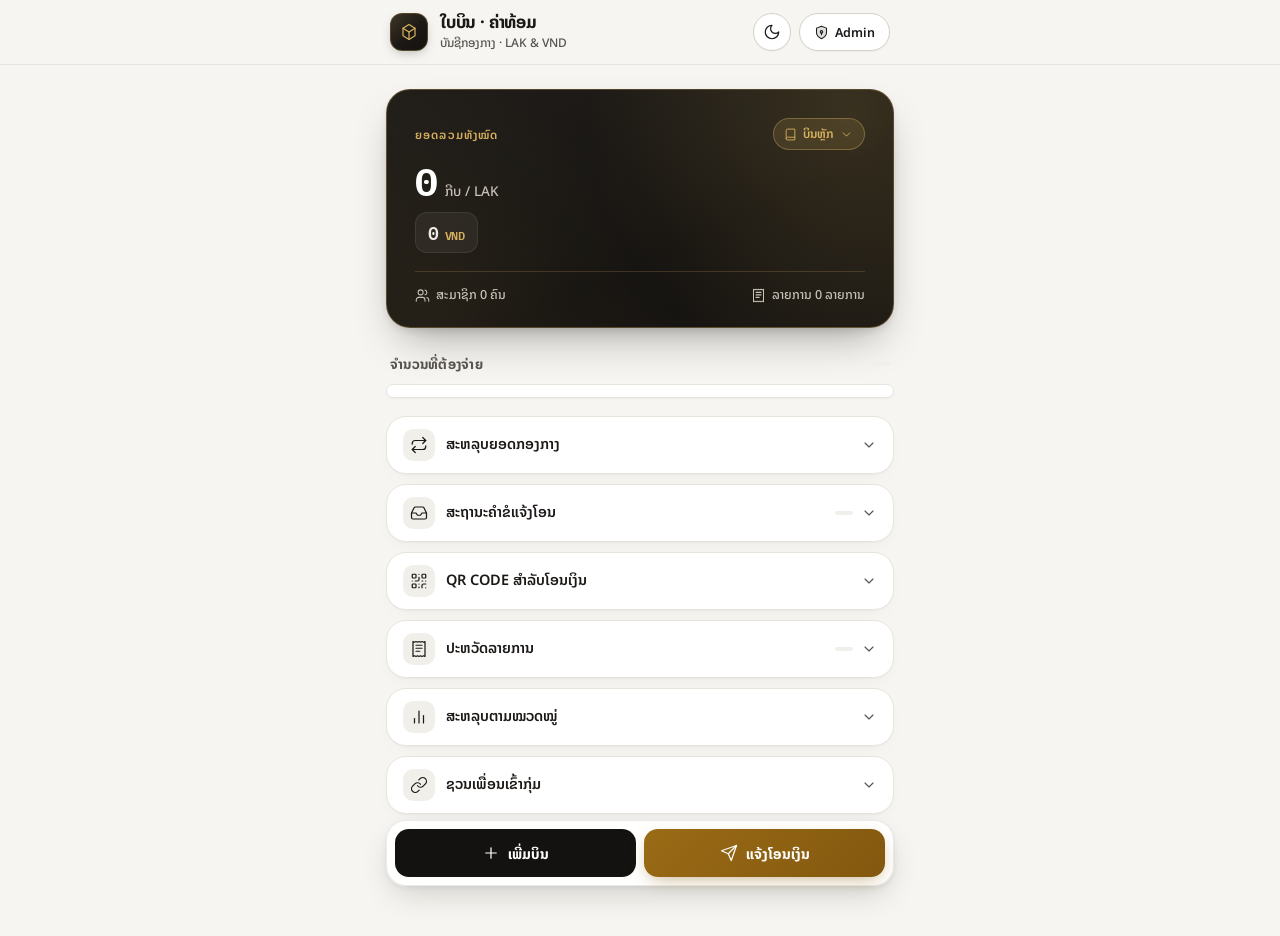
==== commit c5b06032: "CosmoUpDeat" ====
--- a/index.html
+++ b/index.html
@@ -98,15 +98,21 @@
     <section class="ticket" aria-label="ສະຫລຸບຍອດລວມ">
       <div class="ticket-top-row">
         <div class="eyebrow">ຍອດລວມທັງໝົດ</div>
-        <span class="ticket-chip mono">LEDGER</span>
+        <button type="button" class="bill-switcher-pill" id="billSwitcherBtn" aria-label="ສະຫຼັບ ຫລື ເບິ່ງບິນອື່ນ">
+          <svg class="ico ico-xs" viewBox="0 0 24 24" aria-hidden="true">
+            <path d="M4 19.5v-15A2.5 2.5 0 0 1 6.5 2H20v20H6.5a2.5 2.5 0 0 1 0-5H20" />
+          </svg>
+          <span id="currentBillLabel">ບິນຫຼັກ</span>
+          <svg class="ico ico-xs" viewBox="0 0 24 24" aria-hidden="true">
+            <path d="m6 9 6 6 6-6" />
+          </svg>
+        </button>
       </div>
       <div class="total mono">
         <span id="totalExpense">0</span><small>ກີບ / LAK</small>
-        <span id="totalLAKOverrideBadge" class="override-badge hidden">ປັບເອງ</span>
       </div>
       <div class="total-sub mono">
         <span id="totalExpenseVND">0</span><small>VND</small>
-        <span id="totalVNDOverrideBadge" class="override-badge hidden">ປັບເອງ</span>
       </div>
       <div class="meta-row">
         <span class="meta-item">
@@ -488,31 +494,21 @@
 
       <div class="card">
         <div class="field" style="margin-bottom:10px;">
-          <label>ແກ້ໄຂຍອດລວມ</label>
-          <div style="display:flex; gap:10px; margin-top:6px;">
-            <div style="flex:1;">
-              <div style="font-size:11.5px; font-weight:600; color:var(--ink-muted); margin-bottom:4px;">ກີບ (LAK)</div>
-              <input type="number" min="0" step="1" class="mono" id="customTotalInputLAK" placeholder="ຍອດ LAK">
-            </div>
-            <div style="flex:1;">
-              <div style="font-size:11.5px; font-weight:600; color:var(--ink-muted); margin-bottom:4px;">ດົ່ງ (VND)
-              </div>
-              <input type="number" min="0" step="1" class="mono" id="customTotalInputVND" placeholder="ຍອດ VND">
-            </div>
-          </div>
+          <label>ຈັດການຊຸດບິນ (ແຍກກຸ່ມ / ຮອບໃໝ່)</label>
+          <p class="helper-text" style="margin:0 0 12px;">ສ້າງບິນໃໝ່ເພື່ອແຍກສະມາຊິກ, ຍອດເງິນ, ປະຫວັດລາຍການ ແລະ ຄຳຂໍໂອນອອກຈາກກັນທັງໝົດ ໂດຍຍັງສາມາດກົດກັບມາເບິ່ງບິນເກົ່າໄດ້ຕະຫຼອດ</p>
         </div>
-        <div style="display:flex; gap:8px; margin-top:10px;">
-          <button type="button" class="primary-btn" id="saveCustomTotalBtn"
-            style="flex:1;"><span>ບັນທຶກຍອດລວມ</span></button>
-          <button type="button" class="pay-btn btn-danger" id="resetTotalZeroBtn"
-            style="padding:0 14px; min-height:48px; border-radius:14px;">ຮີເຊັດ 0</button>
-        </div>
-        <button type="button" class="ghost-btn" id="restoreAutoTotalBtn">
+        <button type="button" class="primary-btn" id="openNewBillBtn">
           <svg class="ico ico-sm" viewBox="0 0 24 24" aria-hidden="true">
-            <path d="M3 12a9 9 0 1 0 9-9 9.75 9.75 0 0 0-6.74 2.74L3 8" />
-            <path d="M3 3v5h5" />
+            <path d="M12 5v14" />
+            <path d="M5 12h14" />
           </svg>
-          <span>ຄືນຄ່າອັດຕະໂນມັດ</span>
+          <span>ສ້າງບິນໃໝ່</span>
+        </button>
+        <button type="button" class="ghost-btn" id="openBillListBtn">
+          <svg class="ico ico-sm" viewBox="0 0 24 24" aria-hidden="true">
+            <path d="M4 19.5v-15A2.5 2.5 0 0 1 6.5 2H20v20H6.5a2.5 2.5 0 0 1 0-5H20" />
+          </svg>
+          <span>ເບິ່ງ / ສະຫຼັບບິນທັງໝົດ</span>
         </button>
       </div>
     </section>
@@ -723,6 +719,56 @@
       </div>
       <div id="memberDetailList" class="card"
         style="padding:4px 14px; margin-bottom:0; box-shadow:none; background:var(--bg);"></div>
+    </div>
+  </div>
+
+  <!-- ============ MODAL: BILL SWITCHER (VIEW OLD / SWITCH BILLS) ============ -->
+  <div class="overlay" id="billsOverlay" role="dialog" aria-modal="true" aria-labelledby="billsModalHeading">
+    <div class="sheet">
+      <button type="button" class="close" data-close="billsOverlay" aria-label="ປິດ">
+        <svg class="ico" viewBox="0 0 24 24" aria-hidden="true">
+          <line x1="18" x2="6" y1="6" y2="18" />
+          <line x1="6" x2="18" y1="6" y2="18" />
+        </svg>
+      </button>
+      <h3 id="billsModalHeading">ເລືອກຊຸດບິນ</h3>
+      <p class="helper-text" style="margin:-6px 0 14px;">ແຕ່ລະບິນແຍກສະມາຊິກ, ຍອດເງິນ ແລະ ປະຫວັດອອກຈາກກັນທັງໝົດ</p>
+      <div id="billsList" class="bill-list"></div>
+      <button type="button" class="primary-btn admin-only hidden" id="createBillFromListBtn">
+        <svg class="ico ico-sm" viewBox="0 0 24 24" aria-hidden="true">
+          <path d="M12 5v14" />
+          <path d="M5 12h14" />
+        </svg>
+        <span>+ ສ້າງບິນໃໝ່</span>
+      </button>
+    </div>
+  </div>
+
+  <!-- ============ MODAL: CREATE NEW BILL ============ -->
+  <div class="overlay" id="newBillOverlay" role="dialog" aria-modal="true" aria-labelledby="newBillModalHeading">
+    <div class="sheet">
+      <button type="button" class="close" data-close="newBillOverlay" aria-label="ປິດ">
+        <svg class="ico" viewBox="0 0 24 24" aria-hidden="true">
+          <line x1="18" x2="6" y1="6" y2="18" />
+          <line x1="6" x2="18" y1="6" y2="18" />
+        </svg>
+      </button>
+      <h3 id="newBillModalHeading">ສ້າງບິນໃໝ່</h3>
+      <p class="helper-text" style="margin:-6px 0 14px;">ເລີ່ມຍອດໃໝ່ຕັ້ງແຕ່ 0 ແຍກຈາກບິນເກົ່າທັງໝົດ ໂດຍບິນເກົ່າຍັງເປີດເບິ່ງໄດ້</p>
+      <div class="field">
+        <label for="newBillNameInput">ຊື່ບິນ / ກຸ່ມໃໝ່</label>
+        <input type="text" id="newBillNameInput" placeholder="ເຊັ່ນ ທຣິບວັງວຽງ, ກຸ່ມເພື່ອນໃໝ່, ຮອບເດືອນ 11">
+        <div class="err-msg" id="newBillErr">ກະລຸນາໃສ່ຊື່ບິນໃໝ່</div>
+      </div>
+      <label class="check-row">
+        <input type="checkbox" id="newBillCopyMembers">
+        <span>ຄັດລອກລາຍຊື່ສະມາຊິກຈາກບິນປັດຈຸບັນ (ເລີ່ມຍອດ 0)</span>
+      </label>
+      <label class="check-row">
+        <input type="checkbox" id="newBillCopyQr" checked>
+        <span>ໃຊ້ຮູບ QR ໂອນເງິນເດີມ</span>
+      </label>
+      <button type="button" class="primary-btn" id="confirmNewBillBtn" style="margin-top:6px;"><span>ສ້າງບິນໃໝ່</span></button>
     </div>
   </div>
 
@@ -787,19 +833,62 @@
 
     let state = {
       members: {},      // id -> {name, balance}
-      expenses: {},      // id -> {...}
-      payments: {},      // id -> {...}
-      adjustments: {},   // id -> {memberId, delta, reason, ts} — admin manual balance corrections
-      settings: {},
+      expenses: {},     // id -> {...}
+      payments: {},     // id -> {...}
+      adjustments: {},  // id -> {memberId, delta, reason, ts} — admin manual balance corrections
+      settings: {},     // per-bill settings (collectorMemberId, qrImageUrl, qrImageUrlVND)
+      bills: {},        // global registry: billId -> {name, createdAt}
       isAdmin: false
     };
+    let currentBillId = 'default'; // 'default' = original root ledger; others live under billData/<billId>/...
+    let globalAdminPin = null;
+    let defaultBillName = 'ບິນຫຼັກ';
+    let globalActiveBillId = null;
+    let urlPinnedBill = false;     // true when opened with ?bill=<id>
     let editingExpenseId = null;   // set while the expense modal is in "edit" mode
     let settingsLoaded = false;    // guard against overwriting adminPin before initial load
     let knownPaymentIds = null;    // null until first payments snapshot, then a Set of seen ids (for notifications)
     let notifPermission = (typeof Notification !== 'undefined') ? Notification.permission : 'unsupported';
+    let lastFocusedEl = null;
     const pendingPaymentOps = new Set();
     const pendingExpenseDeletes = new Set();
     const VALID_PAYMENT_STATUSES = new Set(['pending', 'approved', 'partial', 'rejected']);
+
+    /* Scoped Firebase reference for the currently active bill/ledger */
+    function billRef(subpath) {
+      if (!currentBillId || currentBillId === 'default') return db.ref(subpath);
+      return db.ref('billData/' + currentBillId + '/' + subpath);
+    }
+
+    function getBillName(billId) {
+      if (!billId || billId === 'default') return defaultBillName || 'ບິນຫຼັກ';
+      return (state.bills[billId] && state.bills[billId].name) || 'ບິນ';
+    }
+
+    function getBillShareUrl(billId) {
+      const targetId = billId || currentBillId;
+      try {
+        const u = new URL(window.location.href);
+        if (!targetId || targetId === 'default') u.searchParams.delete('bill');
+        else u.searchParams.set('bill', targetId);
+        return u.toString();
+      } catch (e) {
+        return window.location.href;
+      }
+    }
+
+    function updateInviteShare() {
+      const shareUrl = getBillShareUrl(currentBillId);
+      const qrImg = document.getElementById('inviteQrImg');
+      if (qrImg) {
+        qrImg.src = 'https://api.qrserver.com/v1/create-qr-code/?size=300x300&data=' + encodeURIComponent(shareUrl);
+      }
+      try {
+        if (window.history && typeof window.history.replaceState === 'function') {
+          window.history.replaceState(null, '', shareUrl);
+        }
+      } catch (e) { /* ignore on file:// or restricted origins */ }
+    }
 
     /* ---------------- helpers ---------------- */
     function fmt(n) { return Math.round(n).toLocaleString('en-US'); }
@@ -809,10 +898,22 @@
       clearTimeout(t._timer);
       t._timer = setTimeout(() => t.classList.remove('show'), 2200);
     }
-    function openSheet(id) { document.getElementById(id).classList.add('show'); }
+    function openSheet(id) {
+      lastFocusedEl = document.activeElement;
+      const ov = document.getElementById(id);
+      if (!ov) return;
+      ov.classList.add('show');
+      const focusable = ov.querySelector('input:not([disabled]):not([type="hidden"]), select, textarea, button.close');
+      if (focusable && typeof focusable.focus === 'function') focusable.focus();
+    }
     function closeSheet(id) {
-      document.getElementById(id).classList.remove('show');
+      const ov = document.getElementById(id);
+      if (ov) ov.classList.remove('show');
       if (id === 'expOverlay') editingExpenseId = null;
+      if (lastFocusedEl && typeof lastFocusedEl.focus === 'function') {
+        try { lastFocusedEl.focus(); } catch (e) { /* ignore */ }
+      }
+      lastFocusedEl = null;
     }
     document.querySelectorAll('[data-close]').forEach(b => {
       b.addEventListener('click', () => closeSheet(b.dataset.close));
@@ -890,22 +991,132 @@
     function balField(ccy) { return ccy === 'VND' ? 'balance_VND' : 'balance'; }
     function balOf(member, ccy) { return Math.round((member && member[balField(ccy)]) || 0); }
 
-    /* ---------------- realtime listeners ---------------- */
-    db.ref('members').on('value', snap => { state.members = snap.val() || {}; renderAll(); });
-    db.ref('expenses').on('value', snap => { state.expenses = snap.val() || {}; renderAll(); });
-    db.ref('payments').on('value', snap => {
-      const newPayments = snap.val() || {};
-      checkForNewPendingRequests(newPayments);
-      state.payments = newPayments;
+    /* ---------------- realtime listeners (global + per-bill scoped) ---------------- */
+    let activeBillListeners = [];
+
+    function detachBillListeners() {
+      activeBillListeners.forEach(({ ref, cb }) => {
+        if (ref && typeof ref.off === 'function') ref.off('value', cb);
+      });
+      activeBillListeners = [];
+    }
+
+    function attachBillListeners() {
+      detachBillListeners();
+      const bind = (ref, cb) => {
+        ref.on('value', cb);
+        activeBillListeners.push({ ref, cb });
+      };
+
+      bind(billRef('members'), snap => { state.members = snap.val() || {}; renderAll(); });
+      bind(billRef('expenses'), snap => { state.expenses = snap.val() || {}; renderAll(); });
+      bind(billRef('payments'), snap => {
+        const newPayments = snap.val() || {};
+        checkForNewPendingRequests(newPayments);
+        state.payments = newPayments;
+        renderAll();
+      });
+      bind(billRef('settings'), snap => {
+        const val = snap.val() || {};
+        state.settings = val;
+        if (currentBillId === 'default') {
+          if (val.adminPin !== undefined) globalAdminPin = val.adminPin;
+          if (val.defaultBillName) defaultBillName = val.defaultBillName;
+          settingsLoaded = true;
+        }
+        renderAll();
+      });
+      bind(billRef('adjustments'), snap => {
+        state.adjustments = snap.val() || {};
+        if (!currentDetailMemberId || !document.getElementById('memberDetailOverlay').classList.contains('show')) return;
+        renderMemberDetailList(currentDetailMemberId);
+      });
+      bind(billRef('logs').limitToLast(60), snap => { renderLogs(snap.val() || {}); });
+    }
+
+    function switchBill(billId, opts) {
+      const targetId = (!billId || billId === 'default' || !state.bills[billId]) ? 'default' : billId;
+      if (targetId === currentBillId && !(opts && opts.force)) {
+        renderBillHeader();
+        return;
+      }
+      currentBillId = targetId;
+      knownPaymentIds = null;
+      currentDetailMemberId = null;
+      editingExpenseId = null;
+      state.members = {};
+      state.expenses = {};
+      state.payments = {};
+      state.adjustments = {};
+      state.settings = {};
+
+      const searchIn = document.getElementById('expenseSearchInput');
+      if (searchIn) searchIn.value = '';
+      const qrInLAK = document.getElementById('qrUrlInput');
+      const qrInVND = document.getElementById('qrUrlInputVND');
+      if (qrInLAK) delete qrInLAK.dataset.dirty;
+      if (qrInVND) delete qrInVND.dataset.dirty;
+      closeSheet('memberDetailOverlay');
+
+      attachBillListeners();
+      updateInviteShare();
       renderAll();
+      renderLogs({});
+      if (document.getElementById('billsOverlay').classList.contains('show')) {
+        renderBillsList();
+      }
+    }
+
+    // Global listeners: Admin PIN, default bill name, active default bill, and bills registry
+    db.ref('settings/adminPin').on('value', snap => {
+      globalAdminPin = snap.val();
+      settingsLoaded = true;
     });
-    db.ref('settings').on('value', snap => { state.settings = snap.val() || {}; settingsLoaded = true; renderAll(); });
-    db.ref('adjustments').on('value', snap => {
-      state.adjustments = snap.val() || {};
-      if (!currentDetailMemberId || !document.getElementById('memberDetailOverlay').classList.contains('show')) return;
-      renderMemberDetailList(currentDetailMemberId);
+    db.ref('settings/defaultBillName').on('value', snap => {
+      defaultBillName = snap.val() || 'ບິນຫຼັກ';
+      renderBillHeader();
+      if (document.getElementById('billsOverlay').classList.contains('show')) renderBillsList();
     });
-    db.ref('logs').limitToLast(60).on('value', snap => { renderLogs(snap.val() || {}); });
+    db.ref('bills').on('value', snap => {
+      state.bills = snap.val() || {};
+      // If user opened with ?bill=<id> and it now loaded, ensure we're attached to it
+      if (urlPinnedBill && requestedUrlBillId && state.bills[requestedUrlBillId] && currentBillId !== requestedUrlBillId) {
+        switchBill(requestedUrlBillId);
+        return;
+      }
+      // If active bill was deleted by another admin, fall back safely to default
+      if (currentBillId !== 'default' && !state.bills[currentBillId]) {
+        switchBill('default');
+        return;
+      }
+      // If no URL param pinned, auto-select globalActiveBillId once bills list arrives
+      if (!urlPinnedBill && globalActiveBillId && globalActiveBillId !== 'default' && state.bills[globalActiveBillId] && currentBillId === 'default' && !userManuallySwitchedBill) {
+        switchBill(globalActiveBillId);
+        return;
+      }
+      renderBillHeader();
+      if (document.getElementById('billsOverlay').classList.contains('show')) renderBillsList();
+    });
+    db.ref('settings/activeBillId').on('value', snap => {
+      globalActiveBillId = snap.val() || 'default';
+      if (!urlPinnedBill && !userManuallySwitchedBill && globalActiveBillId !== currentBillId && (globalActiveBillId === 'default' || state.bills[globalActiveBillId])) {
+        switchBill(globalActiveBillId);
+      }
+    });
+
+    // Check URL ?bill=<id> on startup
+    let requestedUrlBillId = null;
+    let userManuallySwitchedBill = false;
+    try {
+      const params = new URL(window.location.href).searchParams;
+      const b = params.get('bill');
+      if (b && b !== 'default') {
+        requestedUrlBillId = b;
+        urlPinnedBill = true;
+        currentBillId = b;
+      }
+    } catch (e) { /* ignore */ }
+    attachBillListeners();
 
     /* Fire a browser notification when a brand-new pending payment request shows up. */
     function checkForNewPendingRequests(newPayments) {
@@ -928,14 +1139,13 @@
     /* ================================================================
        INVITE / SHARE
        ================================================================ */
-    document.getElementById('inviteQrImg').src =
-      'https://api.qrserver.com/v1/create-qr-code/?size=300x300&data=' + encodeURIComponent(window.location.href);
+    updateInviteShare();
 
     document.getElementById('copyLinkBtn').addEventListener('click', async () => {
-      const url = window.location.href;
+      const url = getBillShareUrl(currentBillId);
       try {
         await navigator.clipboard.writeText(url);
-        toast('ຄັດລອກລິ້ງແລ້ວ 🔗');
+        toast('ຄັດລອກລິ້ງແລ້ວ');
       } catch (e) {
         // clipboard API unavailable/blocked — fall back to a manual prompt
         prompt('ຄັດລອກລິ້ງນີ້ດ້ວຍມື:', url);
@@ -955,17 +1165,26 @@
 
     /* ---------------- audit log ---------------- */
     function writeLog(message) {
-      db.ref('logs').push({
+      billRef('logs').push({
         message,
         role: state.isAdmin ? 'admin' : 'member',
         ts: firebase.database.ServerValue.TIMESTAMP
       });
+    }
+
+    function renderBillHeader() {
+      const name = getBillName(currentBillId);
+      const pill = document.getElementById('currentBillLabel');
+      const sub = document.getElementById('groupSubtitle');
+      if (pill) pill.textContent = name;
+      if (sub) sub.textContent = `${name} · LAK & VND`;
     }
 
     /* ================================================================
        RENDER
        ================================================================ */
     function renderAll() {
+      renderBillHeader();
       renderHero();
       renderBalances();
       renderSettlement();
@@ -993,32 +1212,13 @@
 
     function renderHero() {
       const exps = Object.values(state.expenses);
-      const calculatedTotalLAK = exps.reduce((s, e) => s + (e.amount_LAK ?? e.amount ?? 0), 0);
-      const calculatedTotalVND = exps.reduce((s, e) => s + (e.amount_VND || 0), 0);
-
-      let displayTotalLAK = calculatedTotalLAK;
-      let displayTotalVND = calculatedTotalVND;
-
-      const isLAKOverridden = state.settings.customTotalLAK !== undefined && state.settings.customTotalLAK !== null;
-      const isVNDOverridden = state.settings.customTotalVND !== undefined && state.settings.customTotalVND !== null;
-      if (isLAKOverridden) { displayTotalLAK = state.settings.customTotalLAK; }
-      if (isVNDOverridden) { displayTotalVND = state.settings.customTotalVND; }
-
-      document.getElementById('totalExpense').textContent = fmt(displayTotalLAK);
-      document.getElementById('totalExpenseVND').textContent = fmt(displayTotalVND);
-      document.getElementById('totalLAKOverrideBadge').classList.toggle('hidden', !isLAKOverridden);
-      document.getElementById('totalVNDOverrideBadge').classList.toggle('hidden', !isVNDOverridden);
+      const totalLAK = exps.reduce((s, e) => s + (e.amount_LAK ?? e.amount ?? 0), 0);
+      const totalVND = exps.reduce((s, e) => s + (e.amount_VND || 0), 0);
+
+      document.getElementById('totalExpense').textContent = fmt(totalLAK);
+      document.getElementById('totalExpenseVND').textContent = fmt(totalVND);
       document.getElementById('memberCountLabel').textContent = `ສະມາຊິກ ${membersArr().length} ຄົນ`;
       document.getElementById('expenseCountLabel').textContent = `ລາຍການ ${exps.length} ລາຍການ`;
-
-      const inLAK = document.getElementById('customTotalInputLAK');
-      const inVND = document.getElementById('customTotalInputVND');
-      if (inLAK && document.activeElement !== inLAK) {
-        inLAK.value = (state.settings.customTotalLAK !== undefined && state.settings.customTotalLAK !== null) ? state.settings.customTotalLAK : '';
-      }
-      if (inVND && document.activeElement !== inVND) {
-        inVND.value = (state.settings.customTotalVND !== undefined && state.settings.customTotalVND !== null) ? state.settings.customTotalVND : '';
-      }
     }
 
     function renderBalances() {
@@ -1093,11 +1293,11 @@
       if (!amount) { toast('ຈຳນວນເງິນບໍ່ຖືກຕ້ອງ'); return; }
 
       Promise.all([
-        db.ref('members/' + collectorId + '/' + field).transaction(cur => Math.round((cur || 0) + amount)),
-        db.ref('members/' + memberId + '/' + field).transaction(cur => Math.round((cur || 0) - amount))
+        billRef('members/' + collectorId + '/' + field).transaction(cur => Math.round((cur || 0) + amount)),
+        billRef('members/' + memberId + '/' + field).transaction(cur => Math.round((cur || 0) - amount))
       ]).then(() => {
         const collectorName = state.members[collectorId]?.name || '—';
-        return db.ref('payments').push({
+        return billRef('payments').push({
           from: collectorId, to: memberId, amountTransferred: amount, resolvedAmount: amount, currency: ccy,
           status: 'approved', note: 'ຄືນເງິນຈາກກອງກາງ', ts: firebase.database.ServerValue.TIMESTAMP
         }).then(() => {
@@ -1314,8 +1514,8 @@
       const delta = amount * adjustSign;
       setLoading(btn, true, 'ບັນທຶກການປັບຍອດ');
 
-      db.ref('members/' + memberId + '/' + balField(ccy)).transaction(cur => Math.round((cur || 0) + delta))
-        .then(() => db.ref('adjustments').push({ memberId, delta, currency: ccy, reason, ts: firebase.database.ServerValue.TIMESTAMP }))
+      billRef('members/' + memberId + '/' + balField(ccy)).transaction(cur => Math.round((cur || 0) + delta))
+        .then(() => billRef('adjustments').push({ memberId, delta, currency: ccy, reason, ts: firebase.database.ServerValue.TIMESTAMP }))
         .then(() => {
           writeLog(`ແອັດມິນປັບຍອດຂອງ ${member.name} ${delta >= 0 ? '+' : ''}${fmtCcy(delta, ccy)}${reason ? ' (' + reason + ')' : ''}`);
           toast('ບັນທຶກການປັບຍອດແລ້ວ');
@@ -1590,7 +1790,7 @@
       const p = state.payments[id];
       if (!p || p.status !== 'pending') return;
       if (!confirm('ຍົກເລີກຄຳຂໍແຈ້ງໂອນນີ້ບໍ?')) return;
-      db.ref('payments/' + id).remove()
+      billRef('payments/' + id).remove()
         .then(() => { writeLog(`ຍົກເລີກຄຳຂໍແຈ້ງໂອນຂອງ ${state.members[p.from]?.name || ''}`); toast('ຍົກເລີກແລ້ວ'); })
         .catch(() => toast('ເກີດຂໍ້ຜິດພາດ'));
     }
@@ -1684,7 +1884,7 @@
         return;
       }
       const entered = document.getElementById('pinInput').value.trim();
-      const real = state.settings.adminPin;
+      const real = (globalAdminPin !== null && globalAdminPin !== undefined) ? globalAdminPin : state.settings.adminPin;
       if (!real) {
         // first-time setup: atomically set PIN only if still unset on server
         if (entered.length < 4) {
@@ -1735,7 +1935,7 @@
       const name = input.value.trim();
       if (!name) { toast('ກະລຸນາໃສ່ຊື່ສະມາຊິກໃໝ່'); return; }
       setLoading(btn, true, '+ ເພີ່ມສະມາຊິກ');
-      const ref = db.ref('members').push();
+      const ref = billRef('members').push();
       ref.set({ name, balance: 0, balance_VND: 0 })
         .then(() => { writeLog(`ເພີ່ມສະມາຊິກໃໝ່: ${name}`); input.value = ''; toast('ເພີ່ມສະມາຊິກແລ້ວ'); })
         .catch(() => toast('ເກີດຂໍ້ຜິດພາດ ລອງອີກຄັ້ງ'))
@@ -1760,7 +1960,7 @@
         return;
       }
       if (!confirm(`ລົບສະມາຊິກ "${m.name}" ແມ່ນບໍ່?`)) return;
-      db.ref('members/' + id).remove()
+      billRef('members/' + id).remove()
         .then(() => { writeLog(`ລົບສະມາຊິກ: ${m.name}`); toast('ລົບສະມາຊິກແລ້ວ'); })
         .catch(() => toast('ເກີດຂໍ້ຜິດພາດ ລອງອີກຄັ້ງ'));
     }
@@ -1831,9 +2031,9 @@
 
       const ops = [
         ...Object.entries(deltaLAK).filter(([, d]) => d !== 0).map(([id, delta]) =>
-          db.ref('members/' + id + '/balance').transaction(cur => Math.round((cur || 0) + delta))),
+          billRef('members/' + id + '/balance').transaction(cur => Math.round((cur || 0) + delta))),
         ...Object.entries(deltaVND).filter(([, d]) => d !== 0).map(([id, delta]) =>
-          db.ref('members/' + id + '/balance_VND').transaction(cur => Math.round((cur || 0) + delta))),
+          billRef('members/' + id + '/balance_VND').transaction(cur => Math.round((cur || 0) + delta))),
       ];
 
       return Promise.all(ops);
@@ -1852,7 +2052,7 @@
 
       // Atomically claim deletion of the expense node first so concurrent deletes cannot double-reverse balances
       let deletedSnapshot = null;
-      db.ref('expenses/' + id).transaction(cur => {
+      billRef('expenses/' + id).transaction(cur => {
         if (!cur) return; // already deleted — abort
         deletedSnapshot = cur;
         return null;
@@ -2088,12 +2288,12 @@
 
         const memberOps = [
           ...Object.entries(deltaLAK).filter(([, d]) => d !== 0).map(([id, delta]) =>
-            db.ref('members/' + id + '/balance').transaction(current => Math.round((current || 0) + delta))),
+            billRef('members/' + id + '/balance').transaction(current => Math.round((current || 0) + delta))),
           ...Object.entries(deltaVND).filter(([, d]) => d !== 0).map(([id, delta]) =>
-            db.ref('members/' + id + '/balance_VND').transaction(current => Math.round((current || 0) + delta))),
+            billRef('members/' + id + '/balance_VND').transaction(current => Math.round((current || 0) + delta))),
         ];
 
-        const expenseRef = isEditing ? db.ref('expenses/' + targetExpenseId) : db.ref('expenses').push();
+        const expenseRef = isEditing ? billRef('expenses/' + targetExpenseId) : billRef('expenses').push();
 
         return Promise.all(memberOps)
           .then(() => expenseRef.set(expenseData))
@@ -2205,7 +2405,7 @@
       errEl.classList.remove('show');
       setLoading(btn, true, 'ສົ່ງຄຳຂໍແຈ້ງໂອນເງິນ');
 
-      db.ref('payments').push({
+      billRef('payments').push({
         from, to, amountTransferred: amount, currency, status: 'pending',
         ts: firebase.database.ServerValue.TIMESTAMP
       }).then(() => {
@@ -2238,7 +2438,7 @@
 
       // Atomically claim the pending payment first so double-clicks or concurrent admins cannot double-apply balances
       let claimedPayment = null;
-      return db.ref('payments/' + id).transaction(cur => {
+      return billRef('payments/' + id).transaction(cur => {
         if (!cur || cur.status !== 'pending') return; // abort if already processed or cancelled
         claimedPayment = { ...cur };
         return { ...cur, status: newStatus, resolvedAmount };
@@ -2249,10 +2449,10 @@
         }
         const ops = [];
         if (state.members[claimedPayment.from]) {
-          ops.push(db.ref('members/' + claimedPayment.from + '/' + field).transaction(cur => Math.round((cur || 0) + resolvedAmount)));
+          ops.push(billRef('members/' + claimedPayment.from + '/' + field).transaction(cur => Math.round((cur || 0) + resolvedAmount)));
         }
         if (state.members[claimedPayment.to]) {
-          ops.push(db.ref('members/' + claimedPayment.to + '/' + field).transaction(cur => Math.round((cur || 0) - resolvedAmount)));
+          ops.push(billRef('members/' + claimedPayment.to + '/' + field).transaction(cur => Math.round((cur || 0) - resolvedAmount)));
         }
         return Promise.all(ops).then(() => {
           const fromName = state.members[claimedPayment.from]?.name || '—';
@@ -2306,7 +2506,7 @@
       pendingPaymentOps.add(targetId);
       setLoading(btn, true, 'ຢືນຢັນປະຕິເສດ');
       let rejectedFrom = null;
-      db.ref('payments/' + targetId).transaction(cur => {
+      billRef('payments/' + targetId).transaction(cur => {
         if (!cur || cur.status !== 'pending') return; // do not resurrect cancelled/deleted payment
         rejectedFrom = cur.from;
         return { ...cur, status: 'rejected', rejectReason: reason };
@@ -2336,7 +2536,7 @@
       const id = document.getElementById('collectorSelect').value;
       if (!id) { toast('ກະລຸນາໃຫ້ເພີ່ມສະມາຊິກກ່ອນ'); return; }
       setLoading(btn, true, 'ບັນທຶກຜູ້ດູແລ');
-      db.ref('settings/collectorMemberId').set(id)
+      billRef('settings/collectorMemberId').set(id)
         .then(() => { writeLog(`ຕັ້ງ "${state.members[id]?.name}" ເປັນຜູ້ດູແລກອງກາງ`); toast('ບັນທຶກແລ້ວ'); })
         .catch(() => toast('ເກີດຂໍ້ຜິດພາດ'))
         .finally(() => setLoading(btn, false, 'ບັນທຶກຜູ້ດູແລ'));
@@ -2351,7 +2551,7 @@
       const input = document.getElementById('qrUrlInput');
       const url = input.value.trim();
       setLoading(btn, true, 'ບັນທຶກ QR ກີບ');
-      db.ref('settings/qrImageUrl').set(url)
+      billRef('settings/qrImageUrl').set(url)
         .then(() => { delete input.dataset.dirty; writeLog('ອັບເດດລິ້ງຮູບ QR BCEL One (ກີບ)'); toast('ບັນທຶກແລ້ວ'); })
         .catch(() => toast('ເກີດຂໍ້ຜິດພາດ'))
         .finally(() => setLoading(btn, false, 'ບັນທຶກ QR ກີບ'));
@@ -2366,7 +2566,7 @@
       const input = document.getElementById('qrUrlInputVND');
       const url = input.value.trim();
       setLoading(btn, true, 'ບັນທຶກ QR VND');
-      db.ref('settings/qrImageUrlVND').set(url)
+      billRef('settings/qrImageUrlVND').set(url)
         .then(() => { delete input.dataset.dirty; writeLog('ອັບເດດລິ້ງຮູບ QR VND (ເງິນເວຍດນາມ)'); toast('ບັນທຶກແລ້ວ'); })
         .catch(() => toast('ເກີດຂໍ້ຜິດພາດ'))
         .finally(() => setLoading(btn, false, 'ບັນທຶກ QR VND'));
@@ -2605,49 +2805,186 @@
     });
 
     /* ================================================================
-           ADMIN: CUSTOM TOTAL EXPENSE OVERRIDE / RESET
-           ================================================================ */
-    document.getElementById('saveCustomTotalBtn')?.addEventListener('click', () => {
+       MULTI-BILL / MULTI-LEDGER MANAGEMENT (SWITCH, CREATE, RENAME, DELETE)
+       ================================================================ */
+    function renderBillsList() {
+      const list = document.getElementById('billsList');
+      if (!list) return;
+      const otherBills = Object.entries(state.bills || {})
+        .map(([id, b]) => ({ id, name: (b && b.name) || 'ບິນ', createdAt: (b && b.createdAt) || 0, isDefault: false }))
+        .sort((a, b) => (b.createdAt || 0) - (a.createdAt || 0));
+
+      const allBills = [
+        ...otherBills,
+        { id: 'default', name: defaultBillName || 'ບິນຫຼັກ', createdAt: 0, isDefault: true }
+      ];
+
+      list.innerHTML = allBills.map(b => {
+        const isActive = b.id === currentBillId;
+        const metaText = b.isDefault
+          ? 'ບິນເລີ່ມຕົ້ນ (ຂໍ້ມູນເດີມ)'
+          : (b.createdAt ? `ສ້າງເມື່ອ ${formatLaoDate(b.createdAt)}` : 'ບິນທີ່ສ້າງເພີ່ມ');
+        const activeTag = isActive ? '<span class="tag collector">ກຳລັງເບິ່ງ</span>' : '';
+        const adminBtns = state.isAdmin ? `
+          <div class="bill-item-actions">
+            <button type="button" class="bill-icon-btn" data-rename-bill="${escapeHtml(b.id)}" aria-label="ປ່ຽນຊື່ບິນ" title="ປ່ຽນຊື່ບິນ">
+              <svg class="ico ico-sm" viewBox="0 0 24 24" aria-hidden="true"><path d="M17 3a2.85 2.85 0 1 1 4 4L7.5 20.5 2 22l1.5-5.5Z"/></svg>
+            </button>
+            ${!b.isDefault ? `<button type="button" class="bill-icon-btn danger" data-delete-bill="${escapeHtml(b.id)}" aria-label="ລົບບິນນີ້" title="ລົບບິນນີ້">
+              <svg class="ico ico-sm" viewBox="0 0 24 24" aria-hidden="true"><path d="M3 6h18"/><path d="M19 6v14c0 1-1 2-2 2H7c-1 0-2-1-2-2V6"/><path d="M8 6V4c0-1 1-2 2-2h4c1 0 2 1 2 2v2"/></svg>
+            </button>` : ''}
+          </div>` : '';
+
+        return `<div class="bill-item ${isActive ? 'active' : ''}" ${isActive ? 'aria-current="true"' : ''}>
+          <button type="button" class="bill-item-main" data-select-bill="${escapeHtml(b.id)}">
+            <div class="bill-item-title">
+              <span>${escapeHtml(b.name)}</span>
+              ${activeTag}
+            </div>
+            <div class="bill-item-meta">${metaText}</div>
+          </button>
+          ${adminBtns}
+        </div>`;
+      }).join('');
+
+      list.querySelectorAll('[data-select-bill]').forEach(btn => {
+        btn.addEventListener('click', () => {
+          const targetId = btn.dataset.selectBill;
+          userManuallySwitchedBill = true;
+          urlPinnedBill = targetId !== 'default';
+          requestedUrlBillId = targetId !== 'default' ? targetId : null;
+          switchBill(targetId);
+          closeSheet('billsOverlay');
+          toast(`ສະຫຼັບໄປ "${getBillName(targetId)}" ແລ້ວ`);
+        });
+      });
+
+      list.querySelectorAll('[data-rename-bill]').forEach(btn => {
+        btn.addEventListener('click', (ev) => {
+          ev.stopPropagation();
+          renameBill(btn.dataset.renameBill);
+        });
+      });
+
+      list.querySelectorAll('[data-delete-bill]').forEach(btn => {
+        btn.addEventListener('click', (ev) => {
+          ev.stopPropagation();
+          deleteBill(btn.dataset.deleteBill);
+        });
+      });
+    }
+
+    function openBillsModal() {
+      renderBillsList();
+      openSheet('billsOverlay');
+    }
+
+    function openNewBillModal() {
       if (!requireAdmin()) return;
-      const btn = document.getElementById('saveCustomTotalBtn');
-      const valLAK = document.getElementById('customTotalInputLAK').value.trim();
-      const valVND = document.getElementById('customTotalInputVND').value.trim();
-
-      if ((valLAK !== '' && (!Number.isFinite(Number(valLAK)) || Number(valLAK) < 0))
-        || (valVND !== '' && (!Number.isFinite(Number(valVND)) || Number(valVND) < 0))) {
-        toast('ຈຳນວນເງິນຕ້ອງເປັນໂຕເລກທີ່ຕັ້ງແຕ່ 0 ຂຶ້ນໄປ');
+      closeSheet('billsOverlay');
+      document.getElementById('newBillNameInput').value = '';
+      document.getElementById('newBillCopyMembers').checked = false;
+      document.getElementById('newBillCopyQr').checked = true;
+      document.getElementById('newBillErr').classList.remove('show');
+      openSheet('newBillOverlay');
+    }
+
+    function renameBill(billId) {
+      if (!requireAdmin()) return;
+      const curName = getBillName(billId);
+      const nextName = prompt('ປ່ຽນຊື່ບິນ:', curName);
+      if (nextName === null) return;
+      const trimmed = nextName.trim();
+      if (!trimmed) { toast('ຊື່ບິນຕ້ອງບໍ່ຫວ່າງ'); return; }
+      const targetRef = billId === 'default'
+        ? db.ref('settings/defaultBillName')
+        : db.ref('bills/' + billId + '/name');
+      targetRef.set(trimmed)
+        .then(() => { toast('ປ່ຽນຊື່ບິນແລ້ວ'); renderBillsList(); })
+        .catch(() => toast('ເກີດຂໍ້ຜິດພາດ'));
+    }
+
+    function deleteBill(billId) {
+      if (!requireAdmin()) return;
+      if (!billId || billId === 'default') { toast('ບໍ່ສາມາດລົບບິນຫຼັກໄດ້'); return; }
+      const name = getBillName(billId);
+      if (!confirm(`ລົບບິນ "${name}" ແລະ ຂໍ້ມູນທັງໝົດໃນບິນນີ້ແມ່ນບໍ່? (ກູ້ຄືນບໍ່ໄດ້)`)) return;
+      const updates = {};
+      updates['bills/' + billId] = null;
+      updates['billData/' + billId] = null;
+      if (globalActiveBillId === billId) updates['settings/activeBillId'] = 'default';
+      db.ref().update(updates)
+        .then(() => {
+          if (currentBillId === billId) {
+            userManuallySwitchedBill = true;
+            switchBill('default');
+          }
+          toast(`ລົບບິນ "${name}" ແລ້ວ`);
+          renderBillsList();
+        })
+        .catch(() => toast('ເກີດຂໍ້ຜິດພາດ'));
+    }
+
+    document.getElementById('billSwitcherBtn')?.addEventListener('click', openBillsModal);
+    document.getElementById('openBillListBtn')?.addEventListener('click', openBillsModal);
+    document.getElementById('openNewBillBtn')?.addEventListener('click', openNewBillModal);
+    document.getElementById('createBillFromListBtn')?.addEventListener('click', openNewBillModal);
+
+    document.getElementById('confirmNewBillBtn')?.addEventListener('click', () => {
+      if (!requireAdmin()) return;
+      const btn = document.getElementById('confirmNewBillBtn');
+      const errEl = document.getElementById('newBillErr');
+      const name = document.getElementById('newBillNameInput').value.trim();
+      const copyMembers = document.getElementById('newBillCopyMembers').checked;
+      const copyQr = document.getElementById('newBillCopyQr').checked;
+
+      if (!name) {
+        errEl.classList.add('show');
         return;
       }
-
-      const updates = {
-        'settings/customTotalLAK': valLAK === '' ? null : Math.round(Number(valLAK)),
-        'settings/customTotalVND': valVND === '' ? null : Math.round(Number(valVND))
-      };
-
-      setLoading(btn, true, 'ບັນທຶກຍອດລວມ');
+      errEl.classList.remove('show');
+      setLoading(btn, true, 'ສ້າງບິນໃໝ່');
+
+      const newRef = db.ref('bills').push();
+      const newId = newRef.key || ('bill_' + Date.now());
+      const newSettings = {};
+      if (copyQr) {
+        if (state.settings.qrImageUrl) newSettings.qrImageUrl = state.settings.qrImageUrl;
+        if (state.settings.qrImageUrlVND) newSettings.qrImageUrlVND = state.settings.qrImageUrlVND;
+      }
+
+      const newMembers = {};
+      if (copyMembers) {
+        Object.entries(state.members).forEach(([mid, m]) => {
+          if (m && m.name) newMembers[mid] = { name: m.name, balance: 0, balance_VND: 0 };
+        });
+        if (state.settings.collectorMemberId && newMembers[state.settings.collectorMemberId]) {
+          newSettings.collectorMemberId = state.settings.collectorMemberId;
+        }
+      }
+
+      const updates = {};
+      updates['bills/' + newId] = { name, createdAt: firebase.database.ServerValue.TIMESTAMP };
+      updates['billData/' + newId + '/settings'] = newSettings;
+      if (Object.keys(newMembers).length > 0) {
+        updates['billData/' + newId + '/members'] = newMembers;
+      }
+      updates['settings/activeBillId'] = newId;
+
       db.ref().update(updates)
-        .then(() => { writeLog('ແອັດມິນແກ້ໄຂຍອດລວມທັງໝົດແລ້ວ'); toast('ແກ້ໄຂຍອດລວມສຳເລັດແລ້ວ'); })
-        .catch(() => toast('ເກີດຂໍ້ຜິດພາດ'))
-        .finally(() => setLoading(btn, false, 'ບັນທຶກຍອດລວມ'));
-    });
-
-    document.getElementById('resetTotalZeroBtn')?.addEventListener('click', () => {
-      if (!requireAdmin()) return;
-      if (!confirm('ຕ້ອງການຮີເຊັດຍອດລວມທັງໝົດເປັນ 0 ແມ່ນບໍ່?')) return;
-      db.ref().update({ 'settings/customTotalLAK': 0, 'settings/customTotalVND': 0 })
-        .then(() => { writeLog('ແອັດມິນຮີເຊັດຍອດລວມທັງໝົດເປັນ 0'); toast('ຮີເຊັດຍອດລວມເປັນ 0 ແລ້ວ'); })
-        .catch(() => toast('ເກີດຂໍ້ຜິດພາດ'));
-    });
-
-    document.getElementById('restoreAutoTotalBtn')?.addEventListener('click', () => {
-      if (!requireAdmin()) return;
-      db.ref().update({ 'settings/customTotalLAK': null, 'settings/customTotalVND': null })
         .then(() => {
-          writeLog('ແອັດມິນຄືນຄ່າຄຳນວນຍອດລວມທັງໝົດເປັນແບບອັດຕະໂນມັດ');
-          document.getElementById('customTotalInputLAK').value = '';
-          document.getElementById('customTotalInputVND').value = '';
-          toast('ຄືນຄ່າການຄຳນວນສຳເລັດແລ້ວ');
-        }).catch(() => toast('ເກີດຂໍ້ຜິດພາດ'));
+          // Ensure local registry knows the new bill before switching immediately
+          state.bills[newId] = { name, createdAt: Date.now() };
+          userManuallySwitchedBill = true;
+          urlPinnedBill = true;
+          requestedUrlBillId = newId;
+          switchBill(newId, { force: true });
+          writeLog(`ສ້າງບິນໃໝ່ "${name}"`);
+          closeSheet('newBillOverlay');
+          toast(`ສ້າງບິນ "${name}" ສຳເລັດແລ້ວ`);
+        })
+        .catch(() => toast('ເກີດຂໍ້ຜິດພາດ ລອງໃໝ່ອີກຄັ້ງ'))
+        .finally(() => setLoading(btn, false, 'ສ້າງບິນໃໝ່'));
     });
 
 
--- a/styles.css
+++ b/styles.css
@@ -359,6 +359,153 @@
   border: 1px solid rgba(255, 255, 255, 0.10);
   padding: 3px 10px;
   border-radius: 999px;
+}
+
+/* Interactive Luxury Bill Switcher Pill on Hero Card */
+.bill-switcher-pill {
+  display: inline-flex;
+  align-items: center;
+  gap: 6px;
+  min-height: 32px;
+  max-width: 65%;
+  padding: 4px 11px 4px 10px;
+  border-radius: 999px;
+  background: rgba(214, 177, 94, 0.14);
+  border: 1px solid rgba(214, 177, 94, 0.36);
+  color: var(--gold-bright);
+  font-size: 12px;
+  font-weight: 600;
+  white-space: nowrap;
+  cursor: pointer;
+}
+
+.bill-switcher-pill span {
+  overflow: hidden;
+  text-overflow: ellipsis;
+}
+
+.bill-switcher-pill:hover {
+  background: rgba(214, 177, 94, 0.24);
+  border-color: var(--gold-bright);
+}
+
+.bill-switcher-pill:active {
+  opacity: 0.85;
+}
+
+/* Bill Switcher Sheet Items */
+.bill-list {
+  display: flex;
+  flex-direction: column;
+  gap: 8px;
+  margin-bottom: 14px;
+}
+
+.bill-item {
+  display: flex;
+  align-items: center;
+  justify-content: space-between;
+  gap: 10px;
+  width: 100%;
+  padding: 13px 14px;
+  border-radius: 14px;
+  background: var(--bg);
+  border: 1px solid var(--line);
+  text-align: left;
+  transition: border-color 180ms var(--ease), background-color 180ms var(--ease);
+}
+
+.bill-item:hover {
+  border-color: var(--line-strong);
+  background: var(--surface-hover);
+}
+
+.bill-item.active {
+  background: var(--gold-soft);
+  border-color: var(--gold);
+}
+
+.bill-item-main {
+  flex: 1;
+  min-width: 0;
+  cursor: pointer;
+  background: none;
+  border: none;
+  padding: 0;
+  text-align: left;
+  color: inherit;
+}
+
+.bill-item-title {
+  font-size: 14.5px;
+  font-weight: 700;
+  color: var(--ink);
+  display: flex;
+  align-items: center;
+  gap: 8px;
+  flex-wrap: wrap;
+}
+
+.bill-item-meta {
+  font-size: 11.5px;
+  color: var(--ink-muted);
+  margin-top: 2px;
+}
+
+.bill-item-actions {
+  display: inline-flex;
+  align-items: center;
+  gap: 6px;
+  flex-shrink: 0;
+}
+
+.bill-icon-btn {
+  width: 34px;
+  height: 34px;
+  border-radius: 9px;
+  border: 1px solid var(--line-strong);
+  background: var(--surface);
+  color: var(--ink-muted);
+  display: inline-flex;
+  align-items: center;
+  justify-content: center;
+  padding: 0;
+}
+
+.bill-icon-btn:hover {
+  border-color: var(--gold);
+  color: var(--gold);
+}
+
+.bill-icon-btn.danger:hover {
+  border-color: var(--coral);
+  background: var(--coral-bg);
+  color: var(--coral);
+}
+
+/* Luxury Toggle Option Row (in New Bill Modal) */
+.check-row {
+  display: flex;
+  align-items: center;
+  gap: 10px;
+  padding: 11px 13px;
+  border-radius: 12px;
+  background: var(--bg);
+  border: 1px solid var(--line);
+  margin-bottom: 10px;
+  cursor: pointer;
+  font-size: 13.5px;
+  font-weight: 600;
+  color: var(--ink);
+}
+
+.check-row input[type="checkbox"] {
+  width: 18px;
+  height: 18px;
+  min-height: 18px;
+  margin: 0;
+  accent-color: var(--gold);
+  flex-shrink: 0;
 }
 
 .ticket .total {
